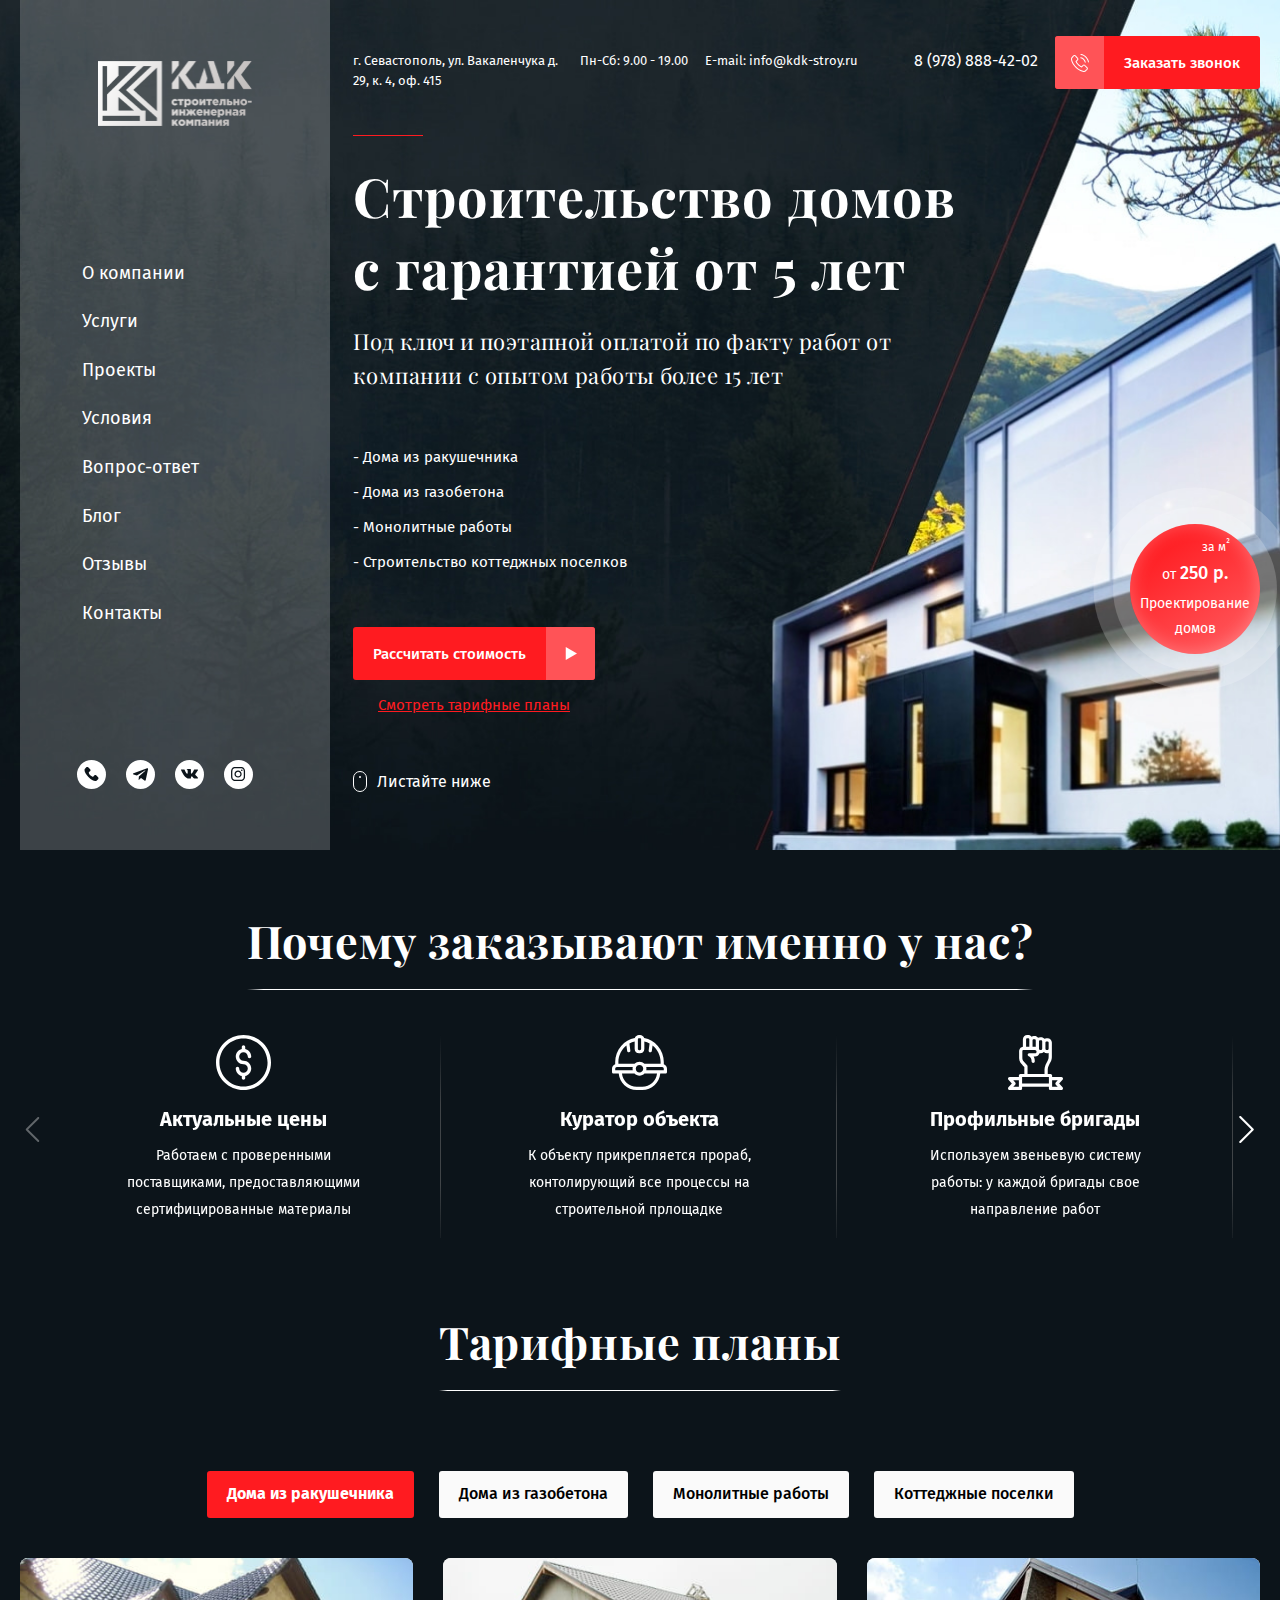
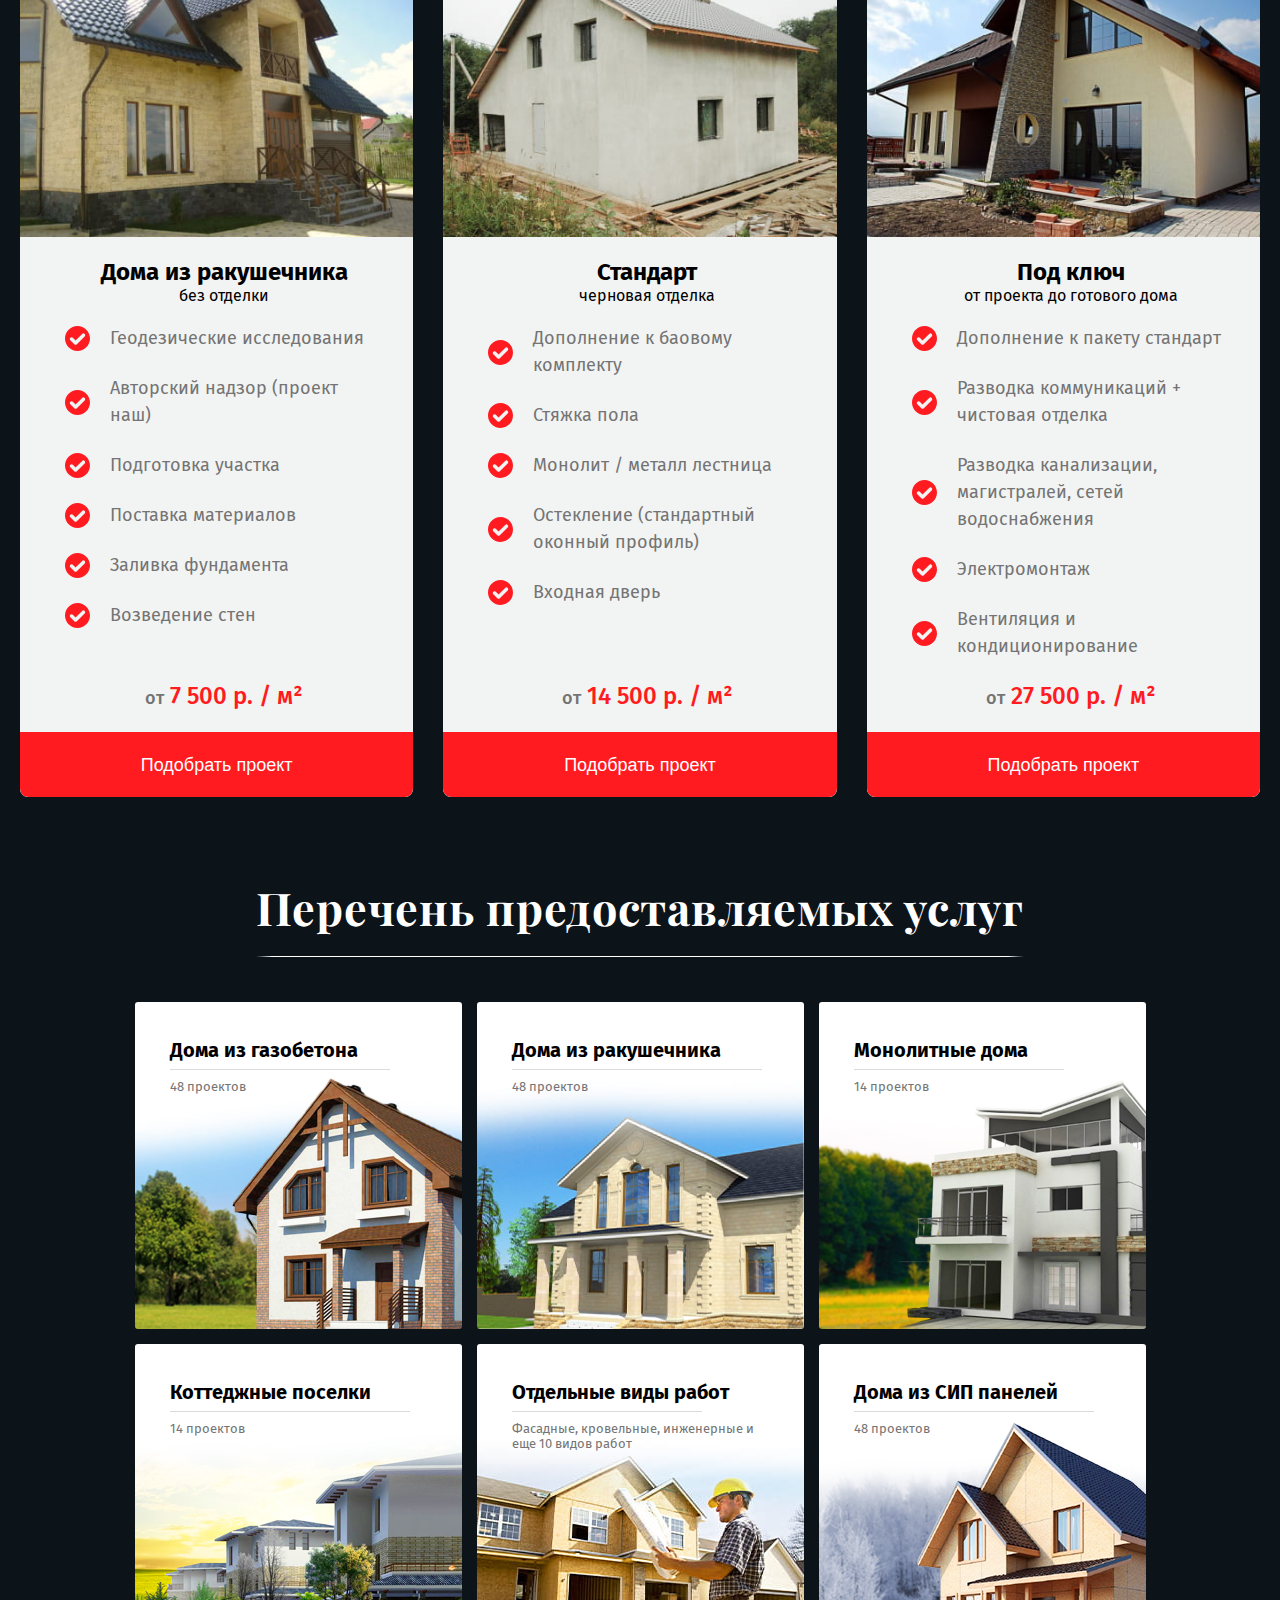
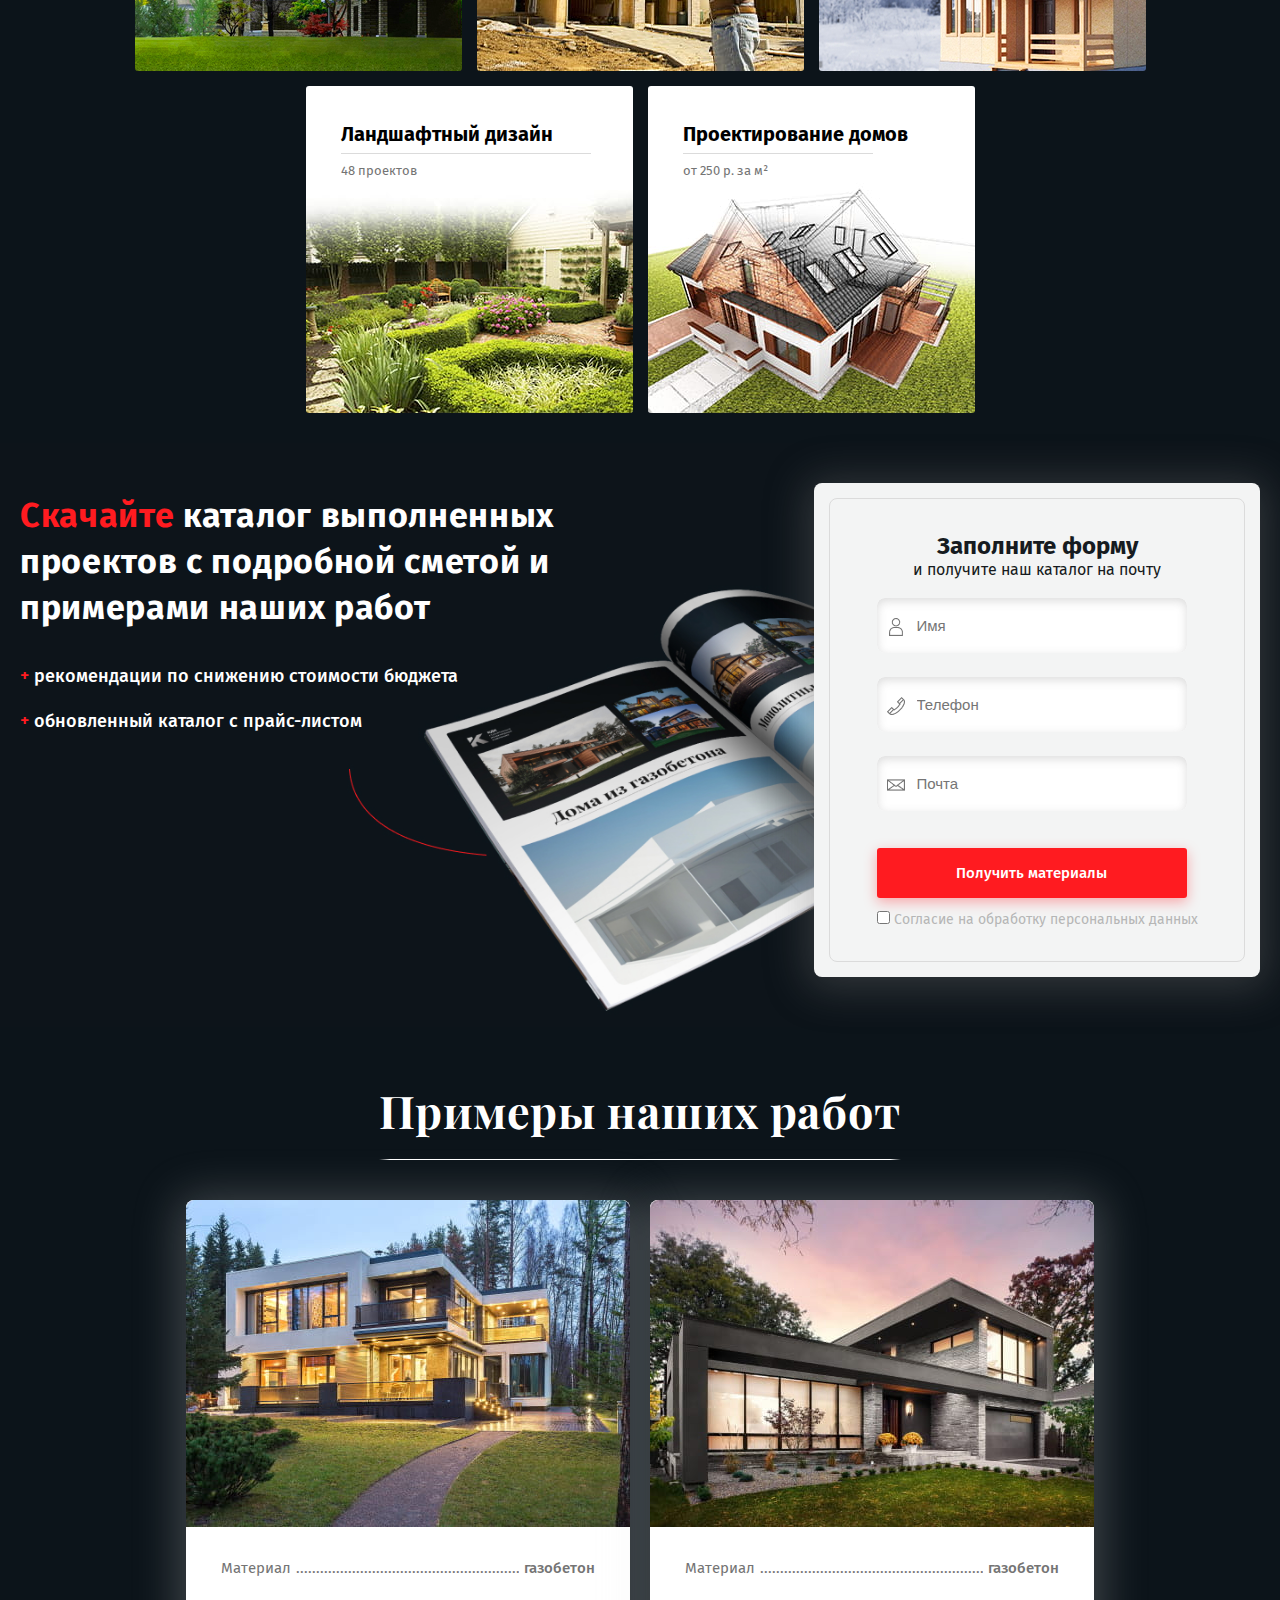
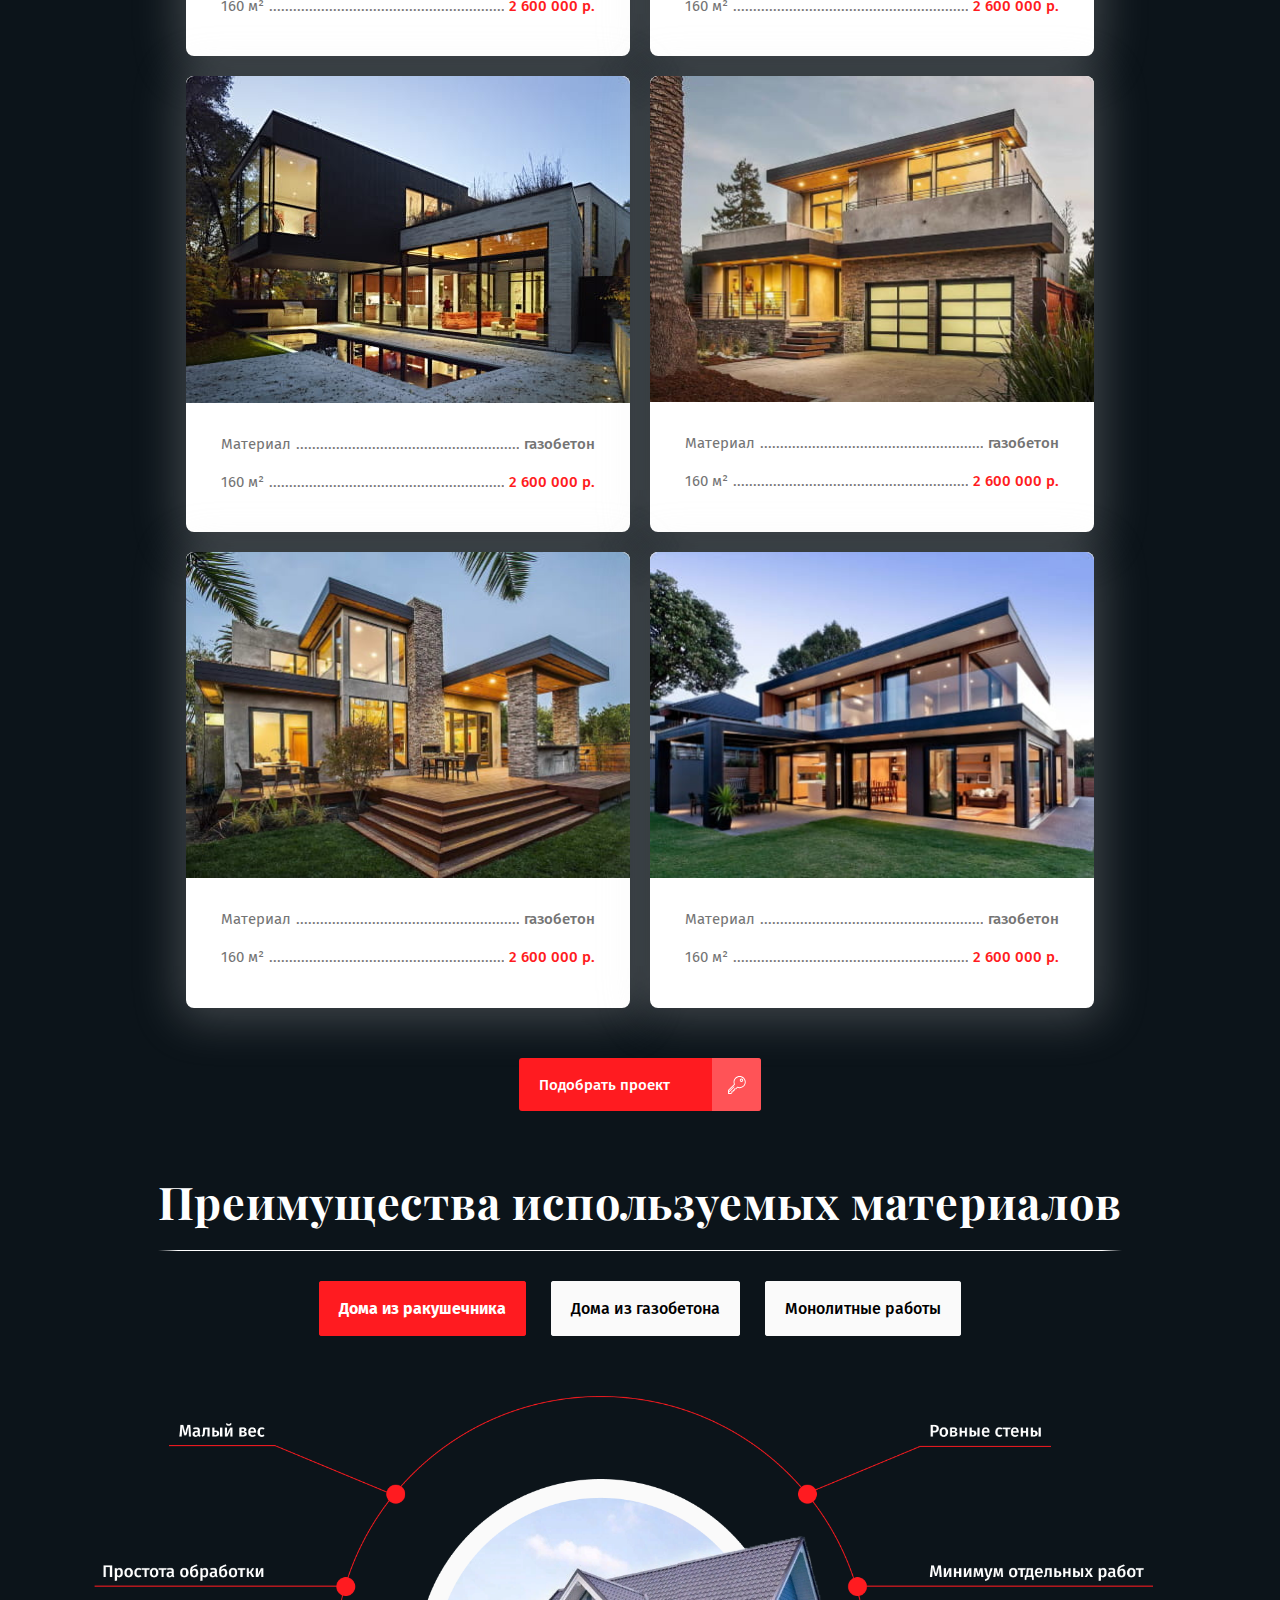
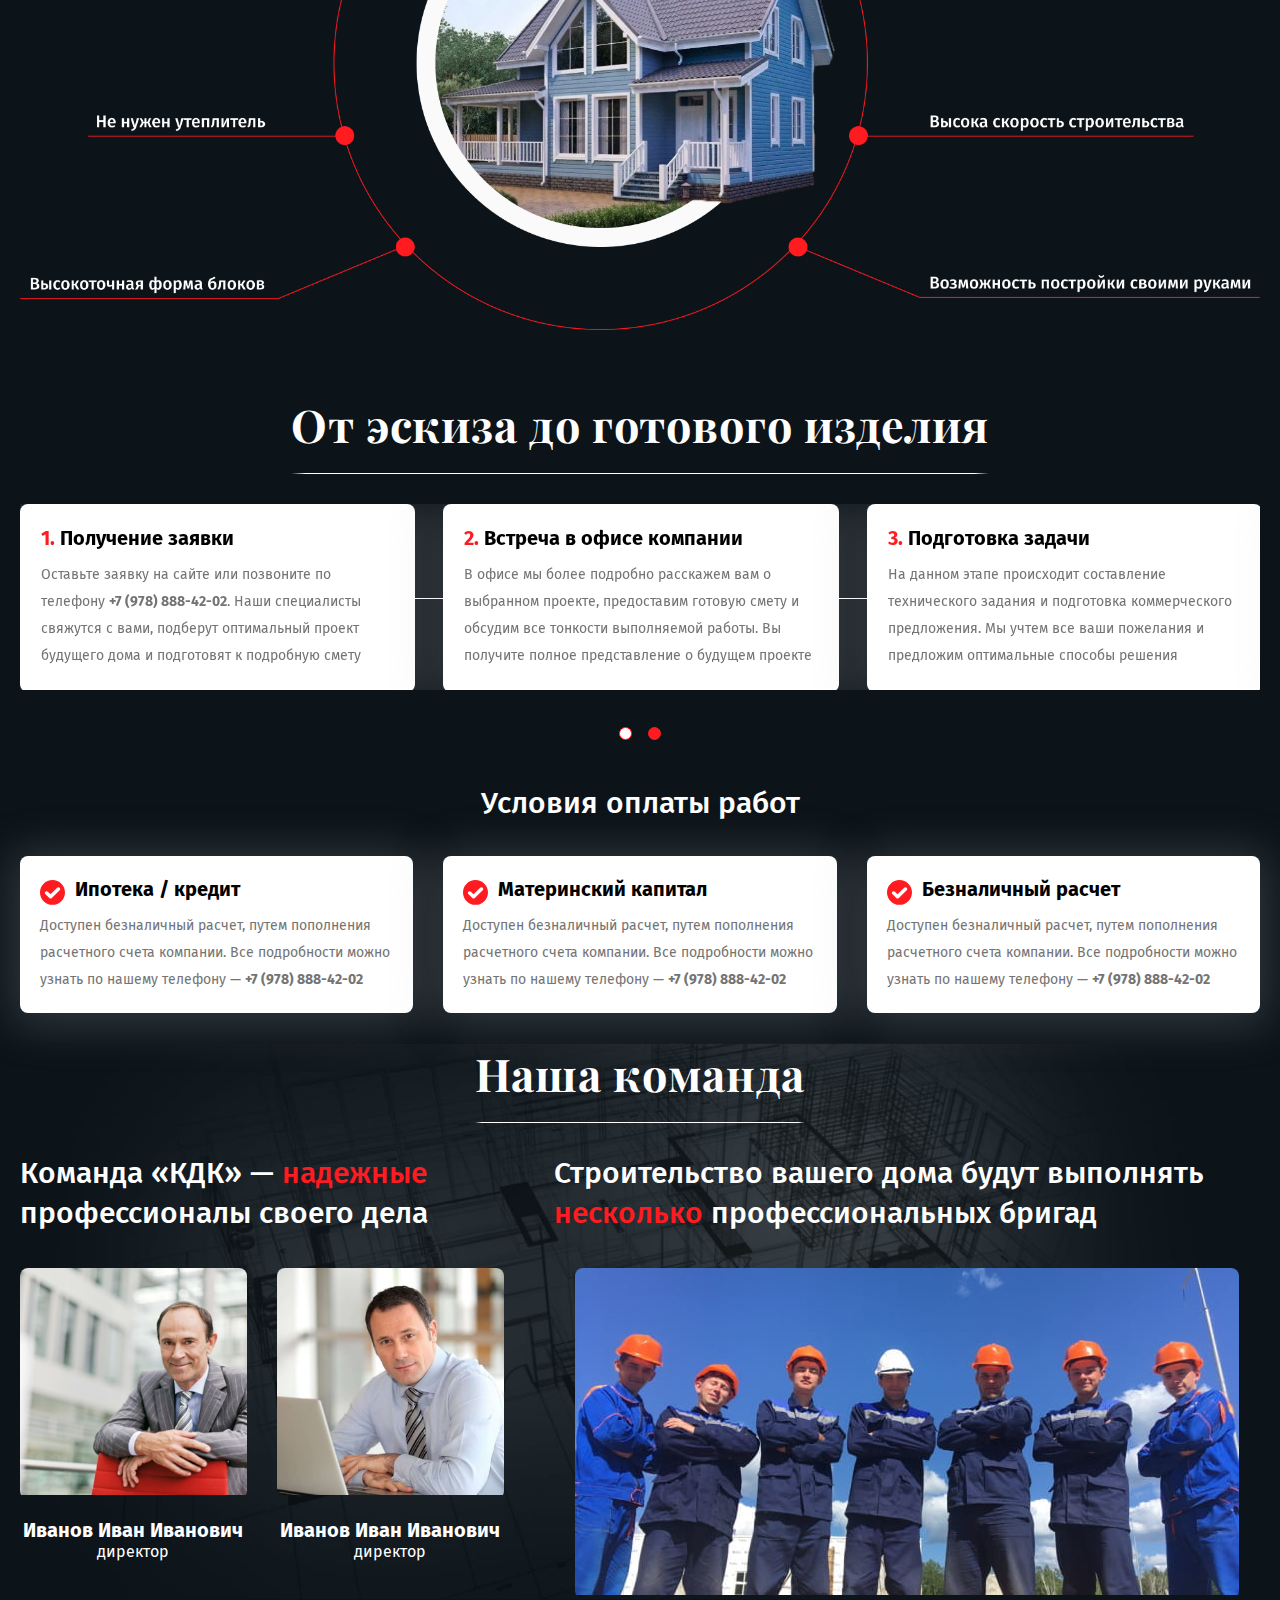
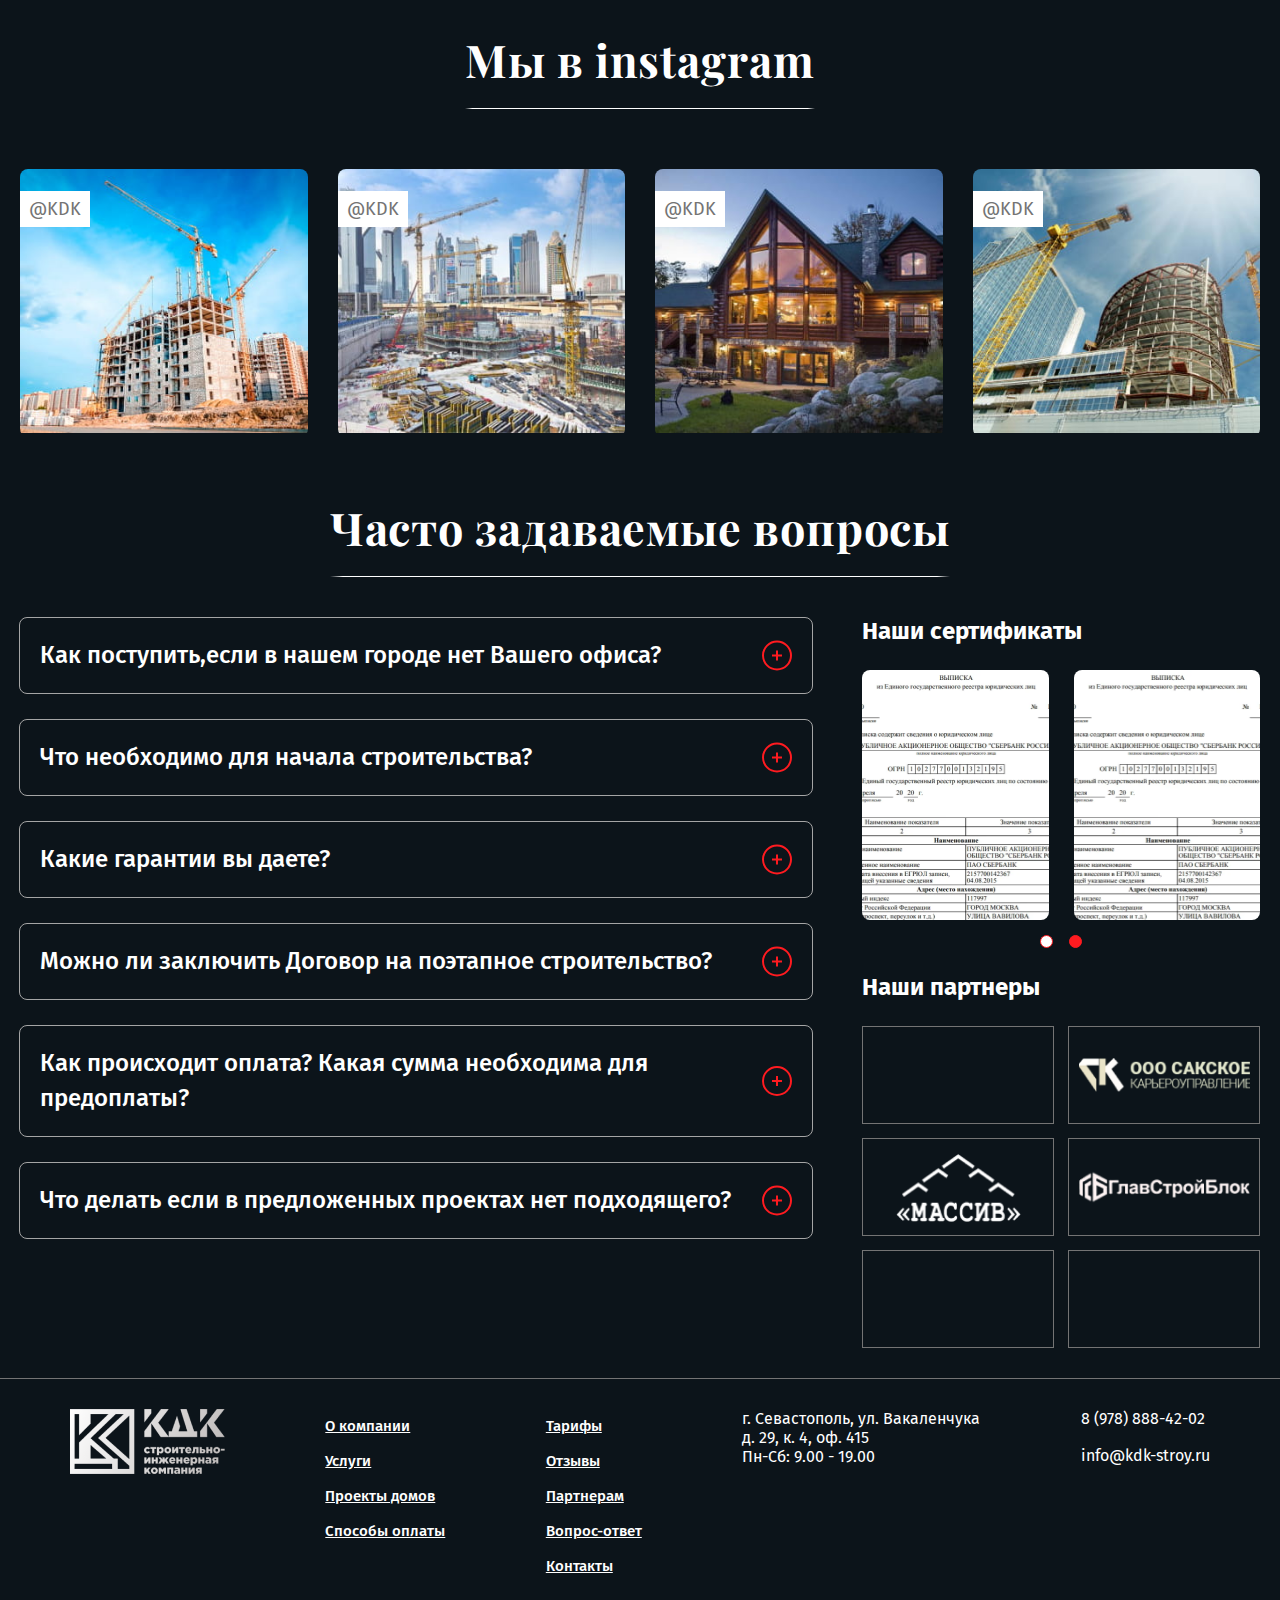
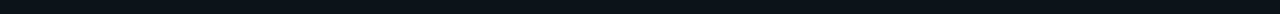
==== index.html @ b20ef103 "create some pages" ====
<!DOCTYPE html>
<html lang="ru">
<head>
    <meta charset="UTF-8">
    <meta http-equiv="X-UA-Compatible" content="IE=edge">
    <meta name="viewport" content="width=device-width, initial-scale=1.0">
    <meta name="format-detection" content="telephone=no">
    <meta name="theme-color" content="#0C141A">
    <link rel="stylesheet" href="libs/swiper/swiper.min.css">
    <link rel="stylesheet" type="text/css" href="css/style.css">
    <title>КДК</title>
</head>
<body>
    <header class="header-content" >
        <div class="box-container flex-container">
            <div class=" flex-container flex-item flex-direction-column align-items-center justify-content-space-around header-left-content header__menu">
                <button class="burger">
                    <span class="burger__wrap">
                        <span class="line"></span>
                    </span>
                </button>
                <img src="img/icon/Mask Group (1).png" alt="" width="154.62" height="auto">
                <div class="exp">
                    <ul>
                        <li class="header-li"><a href="#">О компании</a></li>
                        <li class="header-li"><a href="#">Услуги</a></li>
                        <li class="header-li"><a href="#">Проекты</a></li>
                        <li class="header-li"><a href="#">Условия</a></li>
                        <li class="header-li"><a href="#">Вопрос-ответ</a></li>
                        <li class="header-li"><a href="#">Блог</a></li>
                        <li class="header-li"><a href="#">Отзывы</a></li>
                        <li class="header-li"><a href="#">Контакты</a></li>
                    </ul>
                </div>
                <div class="flex-container header__socials">
                    <a class="m-r-20" href="tel:89788884202" rel="nofollow">
                        <svg class="icon">
                          <use xlink:href="img/sprite.svg#phone"></use>
                        </svg>
                    </a>
                    <a class="m-r-20" href="#" rel="nofollow">
                        <svg class="icon">
                          <use xlink:href="img/sprite.svg#tg"></use>
                        </svg>
                    </a>
                    <a class="m-r-20" href="#" rel="nofollow">
                        <svg class="icon">
                          <use xlink:href="img/sprite.svg#vk"></use>
                        </svg>
                    </a>
                    <a class="m-r-20" href="#" rel="nofollow">
                        <svg class="icon">
                          <use xlink:href="img/sprite.svg#insta"></use>
                        </svg>
                    </a>
                </div>
            </div>
            <div class="flex-item3">
                <div class=" flex-content flex-container justify-content-space-around flex-item3-min header__top">
                    <button class="burger">
                        <span class="burger__wrap">
                            <span class="line"></span>
                        </span>
                    </button>

                    <p class="header-p p-box">г. Севастополь, ул. Вакаленчука д. 29, к. 4, оф. 415</p>
                    <p class="header-p header-curr">Пн-Сб: 9.00 - 19.00</p>
                    <p class="header-p">E-mail: 
                        <a href="mailto:info@kdk-stroy.ru" rel="nofollow">info@kdk-stroy.ru</a>
                    </p>
                    <div class="flex-container header__links">
                        <p class="m-r-20">
                            <a href="tel:89788884202" rel="nofollow"> 8 (978) 888-42-02
                            </a>
                        </p>
                        <a class="button-custom" href="#">
                            <div class="box2">
                                <img src="img/icon/call.svg" alt="">
                            </div>
                            <div class="paddingButton2">Заказать звонок</div>
                        </a>
                    </div>
                </div>
                <div class="header__main flex-content1 flex-container flex-direction-column justify-content-space-around">
                    <div class="header-info">
                        <h2 class="page-title">Строительство домов
                            с гарантией от 5 лет
                        </h2>
                        <h3>Под ключ и поэтапной оплатой по факту работ
                                от компании с опытом работы более 15 лет
                        </h3>
                    </div>
                    <ul>
                        <li class="header-info-li">- Дома из ракушечника</li>
                        <li class="header-info-li">- Дома из газобетона</li>
                        <li class="header-info-li">- Монолитные работы</li>
                        <li class="header-info-li">- Строительство коттеджных поселков</li>
                    </ul>
                    <div class="flex-container flex-direction-column">
                        <button class="button-custom">
                            <div class="paddingButton">Рассчитать стоимость</div>
                            <div class=" box">
                                <img src="img/icon/Polygon 2.svg" alt="">
                            </div>
                        </button>
                        <a class="header-tarif-plan-buttun" href="#">Смотреть тарифные планы</a>
                    </div>
                    <div class="flex-container align-items-center">
                        <img class="header-img-mouse" src="img/icon/mouse.svg" alt="">
                        <p>Листайте ниже</p>
                    </div>
                    <div class="header__label">
                        <a href="#modal__project" class="header__label-content  open-modal">
                            <span>за м<sup>²</sup></span>
                            <span> от <b> 250 р.</b></span>
                            <span>Проектирование <br>домов</span>
                        </a>
                    </div>
                </div>
            </div>
        </div>
    </header>

    <section class="content1">
        <div class="box-container flex-container flex-direction-column">
            <div class="flex-container justify-content-center flex-direction-column align-items-center m-t-60">
                <h2 class="page-title">Почему заказывают именно у нас?</h2>
            </div>

            <div class="feat__wrap">
                <div class="swiper-button-prev">
                    <img class="delete-arrow" src="img/icon/arrow-left.svg" alt="">
                </div>

                <div class="feat__slider" id="feat__slider">
                    <div class="swiper-wrapper">
                        <div class="swiper-slide">
                            <div class="flex-container flex-direction-column align-items-center m-all-15">
                                <img src="img/icon/dollar 1.svg" alt="">
                                <h3 class="slider-h3">Актуальные цены</h3>
                                <p class="slider-p">Работаем с проверенными поставщиками, предоставляющими сертифицированные материалы</p>
                            </div>
                        </div>

                        <div class="swiper-slide">
                            <div class="flex-container flex-direction-column align-items-center m-all-15">
                                <img src="img/icon/shlem.svg" alt="">
                                <h3 class="slider-h3">Куратор объекта</h3>
                                <p class="slider-p">К объекту прикрепляется прораб, контолирующий все процессы на строительной прлощадке</p>
                            </div>
                        </div>

                        <div class="swiper-slide">
                            <div class="flex-container flex-direction-column align-items-center m-all-15">
                                <img src="img/icon/hand.svg" alt="">
                                <h3 class="slider-h3">Профильные бригады</h3>
                                <p class="slider-p">Используем звеньевую систему работы: у каждой бригады свое направление работ</p>
                            </div>
                        </div>

                        <div class="swiper-slide">
                            <div class="flex-container flex-direction-column align-items-center m-all-15">
                                <img src="img/icon/planning 1.svg" alt="">
                                <h3 class="slider-h3">Гарантия по договору</h3>
                                <p class="slider-p">На все дома построенные нашей компании действует гарантия по договору на 5 лет</p>
                            </div>
                        </div>

                        <div class="swiper-slide">
                            <div class="flex-container flex-direction-column align-items-center m-all-15">
                                <img src="img/icon/planning 1.svg" alt="">
                                <h3 class="slider-h3">Гарантия по договору</h3>
                                <p class="slider-p">На все дома построенные нашей компании действует гарантия по договору на 5 лет</p>
                            </div>
                        </div>
                    </div>
                </div>

                <div class="swiper-button-next">
                    <img class="delete-arrow swiper-button-next" src="img/icon/arrow-right.svg" alt="">
                </div>
                <div class="swiper-dots"></div>
            </div>
        </div>
    </section>

    <section class="content2">
        <div class="box-container flex-container flex-direction-column justify-content-space-around align-items-center">
            <div class="flex-container flex-direction-column align-items-center">
                <h2 class="page-title">Тарифные планы</h2>
            </div>

            <div>
                <ul class="tabs flex-wrap flex-container justify-content-center align-items-center">
                    <li><a href="#tab1">Дома из ракушечника</a></li>
                    <li><a href="#tab2">Дома из газобетона</a></li>
                    <li><a href="#tab3">Монолитные работы</a></li>
                    <li><a href="#tab2">Коттеджные поселки</a></li>
                  </ul>
            </div>

            <div>
                <div class="tab_container">
                    <div id="tab1" class="tab_content">
                        <div class="flex-container flex-wrap1">
                            <div class="flex-container flex-direction-column align-items-center tarif-box">
                                <img src="img/houses/Otdelka-fasadov-chastnogo-doma-rakushechnikom 1.jpg" alt="" width="100%" height="auto">
                                <div class="tariff__content">
                                    <div class="flex-container flex-direction-column align-items-center">
                                        <h2 class="color-black">Дома из ракушечника</h2>
                                        <p class="color-black">без отделки</p>
                                    </div>
                                    <div>
                                        <ul>
                                            <li class="flex-container align-items-center tarif-li"><img src="img/icon/tick 1.svg" class=" m-r-20" alt=""> Геодезические исследования</li>
                                            <li class="flex-container align-items-center tarif-li"><img src="img/icon/tick 1.svg" class=" m-r-20" alt=""> Авторский надзор (проект наш)</li>
                                            <li class="flex-container align-items-center tarif-li"><img src="img/icon/tick 1.svg" class=" m-r-20" alt=""> Подготовка участка</li>
                                            <li class="flex-container align-items-center tarif-li"><img src="img/icon/tick 1.svg" class=" m-r-20" alt=""> Поставка материалов</li>
                                            <li class="flex-container align-items-center tarif-li"><img src="img/icon/tick 1.svg" class=" m-r-20" alt=""> Заливка фундамента</li>
                                            <li class="flex-container align-items-center tarif-li"><img src="img/icon/tick 1.svg" class=" m-r-20" alt=""> Возведение стен</li>
                                        </ul>
                                    </div>
                                    <p class="tarif-p"><a class="tarif-a">от</a>  7 500 р. / м²</p>
                                </div>
                                <button class="button-tarif">Подобрать проект</button>
                            </div>
                
                            <div class="flex-container flex-direction-column align-items-center tarif-box">
                                <img src="img/houses/12 1.jpg" alt="" width="100%" height="auto">
                                <div class="tariff__content">
                                    <div class="flex-container flex-direction-column align-items-center">
                                        <h2 class="color-black">Стандарт</h2>
                                        <p class="color-black">черновая отделка</p>
                                    </div>
                                    <div>
                                        <ul>
                                            <li class="flex-container align-items-center tarif-li"><img src="img/icon/tick 1.svg" class=" m-r-20" alt=""> Дополнение к баовому комплекту</li>
                                            <li class="flex-container align-items-center tarif-li"><img src="img/icon/tick 1.svg" class=" m-r-20" alt=""> Стяжка пола</li>
                                            <li class="flex-container align-items-center tarif-li"><img src="img/icon/tick 1.svg" class=" m-r-20" alt=""> Монолит / металл лестница</li>
                                            <li class="flex-container align-items-center tarif-li tarif-li-box"><img src="img/icon/tick 1.svg" class=" m-r-20" alt=""> Остекление (стандартный оконный профиль)</li>
                                            <li class="flex-container align-items-center tarif-li"><img src="img/icon/tick 1.svg" class=" m-r-20" alt=""> Входная дверь</li>
                                        </ul>
                                    </div>
                                    <p class="tarif-p"><a class="tarif-a">от</a>  14 500 р. / м²</p>
                                </div>
                                <button class="button-tarif">Подобрать проект</button>
                            </div>
                
                            <div class="flex-container flex-direction-column align-items-center tarif-box">
                                <img src="img/houses/XXL 1.jpg" alt="" width="100%" height="auto">                                
                                <div class="tariff__content">
                                    <div class="flex-container flex-direction-column align-items-center">
                                        <h2 class="color-black">Под ключ</h2>
                                        <p class="color-black">от проекта до готового дома</p>
                                    </div>
                                    <div>
                                        <ul>
                                            <li class="flex-container align-items-center tarif-li"><img src="img/icon/tick 1.svg" class=" m-r-20" alt=""> Дополнение к пакету стандарт</li>
                                            <li class="flex-container align-items-center tarif-li tarif-li-box"><img src="img/icon/tick 1.svg" class=" m-r-20" alt=""> Разводка коммуникаций + чистовая отделка</li>
                                            <li class="flex-container align-items-center tarif-li tarif-li-box"><img src="img/icon/tick 1.svg" class=" m-r-20" alt=""> Разводка канализации, магистралей, сетей водоснабжения</li>
                                            <li class="flex-container align-items-center tarif-li"><img src="img/icon/tick 1.svg" class=" m-r-20" alt=""> Электромонтаж</li>
                                            <li class="flex-container align-items-center tarif-li"><img src="img/icon/tick 1.svg" class=" m-r-20" alt=""> Вентиляция и кондиционирование</li>
                                        </ul>
                                    </div>
                                    <p class="tarif-p"><a class="tarif-a">от</a>  27 500 р. / м²</p>
                                </div>
                                <button class="button-tarif">Подобрать проект</button>
                            </div>
                        </div>
                    </div>
                    <div id="tab2" class="tab_content">
                        <div class="flex-container flex-wrap1">
                            <div class="flex-container flex-direction-column align-items-center tarif-box">
                                <img src="img/houses/Otdelka-fasadov-chastnogo-doma-rakushechnikom 1.jpg" alt="" width="100%" height="auto">
                                <div class="tariff__content">
                                    <div class="flex-container flex-direction-column align-items-center">
                                        <h2 class="color-black">Дома из ракушечника</h2>
                                        <p class="color-black">без отделки</p>
                                    </div>
                                    <div>
                                        <ul>
                                            <li class="flex-container align-items-center tarif-li"><img src="img/icon/tick 1.svg" class=" m-r-20" alt=""> Геодезические исследования</li>
                                            <li class="flex-container align-items-center tarif-li"><img src="img/icon/tick 1.svg" class=" m-r-20" alt=""> Авторский надзор (проект наш)</li>
                                            <li class="flex-container align-items-center tarif-li"><img src="img/icon/tick 1.svg" class=" m-r-20" alt=""> Подготовка участка</li>
                                            <li class="flex-container align-items-center tarif-li"><img src="img/icon/tick 1.svg" class=" m-r-20" alt=""> Поставка материалов</li>
                                            <li class="flex-container align-items-center tarif-li"><img src="img/icon/tick 1.svg" class=" m-r-20" alt=""> Заливка фундамента</li>
                                            <li class="flex-container align-items-center tarif-li"><img src="img/icon/tick 1.svg" class=" m-r-20" alt=""> Возведение стен</li>
                                        </ul>
                                    </div>
                                    <p class="tarif-p"><a class="tarif-a">от</a>  7 500 р. / м²</p>
                                </div>
                                <button class="button-tarif">Подобрать проект</button>
                            </div>
                
                            <div class="flex-container flex-direction-column align-items-center tarif-box">
                                <img src="img/houses/12 1.jpg" alt="" width="100%" height="auto">
                                <div class="tariff__content">
                                    <div class="flex-container flex-direction-column align-items-center">
                                        <h2 class="color-black">Стандарт</h2>
                                        <p class="color-black">черновая отделка</p>
                                    </div>
                                    <div>
                                        <ul>
                                            <li class="flex-container align-items-center tarif-li"><img src="img/icon/tick 1.svg" class=" m-r-20" alt=""> Дополнение к баовому комплекту</li>
                                            <li class="flex-container align-items-center tarif-li"><img src="img/icon/tick 1.svg" class=" m-r-20" alt=""> Стяжка пола</li>
                                            <li class="flex-container align-items-center tarif-li"><img src="img/icon/tick 1.svg" class=" m-r-20" alt=""> Монолит / металл лестница</li>
                                            <li class="flex-container align-items-center tarif-li tarif-li-box"><img src="img/icon/tick 1.svg" class=" m-r-20" alt=""> Остекление (стандартный оконный профиль)</li>
                                            <li class="flex-container align-items-center tarif-li"><img src="img/icon/tick 1.svg" class=" m-r-20" alt=""> Входная дверь</li>
                                        </ul>
                                    </div>
                                    <p class="tarif-p"><a class="tarif-a">от</a>  14 500 р. / м²</p>
                                </div>
                                <button class="button-tarif">Подобрать проект</button>
                            </div>
                
                            <div class="flex-container flex-direction-column align-items-center tarif-box">
                                <img src="img/houses/XXL 1.jpg" alt="" width="100%" height="auto">                                
                                <div class="tariff__content">
                                    <div class="flex-container flex-direction-column align-items-center">
                                        <h2 class="color-black">Под ключ</h2>
                                        <p class="color-black">от проекта до готового дома</p>
                                    </div>
                                    <div>
                                        <ul>
                                            <li class="flex-container align-items-center tarif-li"><img src="img/icon/tick 1.svg" class=" m-r-20" alt=""> Дополнение к пакету стандарт</li>
                                            <li class="flex-container align-items-center tarif-li tarif-li-box"><img src="img/icon/tick 1.svg" class=" m-r-20" alt=""> Разводка коммуникаций + чистовая отделка</li>
                                            <li class="flex-container align-items-center tarif-li tarif-li-box"><img src="img/icon/tick 1.svg" class=" m-r-20" alt=""> Разводка канализации, магистралей, сетей водоснабжения</li>
                                            <li class="flex-container align-items-center tarif-li"><img src="img/icon/tick 1.svg" class=" m-r-20" alt=""> Электромонтаж</li>
                                            <li class="flex-container align-items-center tarif-li"><img src="img/icon/tick 1.svg" class=" m-r-20" alt=""> Вентиляция и кондиционирование</li>
                                        </ul>
                                    </div>
                                    <p class="tarif-p"><a class="tarif-a">от</a>  27 500 р. / м²</p>
                                </div>
                                <button class="button-tarif">Подобрать проект</button>
                            </div>
                        </div>
                    </div>
                </div>
            </div>
        </div>        
    </section>

    <section class="content3">
        <div class="box-container">
            <div class="flex-container flex-direction-column align-items-center">
                <h2 class="page-title">Перечень предоставляемых услуг</h2>
            </div>
           
            <div class="serv__wrap flex-container flex-wrap justify-content-center m-t-30">
                <div class="box-content " style="background: url(img/houses/dom1\ 1.jpg) no-repeat center top / cover;">
                    <div class="pdng">
                        <h2 class="color-h3">Дома из газобетона</h2>
                        <img class="img-position" src="img/Rectangle 78.png" alt="" height="1px" width="220px">
                        <p class="color-p ">48 проектов</p>
                    </div>
                </div>

                <div class="box-content1" style="background: url(img/houses/dom1\ 2.jpg) no-repeat center top / cover;">
                    <div class="pdng">
                        <h2 class="color-h3">Дома из ракушечника</h2>
                        <img class="img-position" src="img/Rectangle 78.png" alt="" height="1px" width="250px">
                        <p class="color-p ">48 проектов</p>
                    </div>
                </div>

                <div class="box-content2" style="background: url(img/houses/dom3\ 2.jpg) no-repeat center top / cover;">
                    <div class="pdng">
                        <h2 class="color-h3">Монолитные дома</h2>
                        <img class="img-position" src="img/Rectangle 78.png" alt="" height="1px" width="210px">
                        <p class="color-p ">14 проектов</p>
                    </div>
                </div>

                <div class="box-content3" style="background: url(img/houses/dom3\ 3.jpg) no-repeat center top / cover;">
                    <div class="pdng">
                        <h2 class="color-h3">Коттеджные поселки</h2>
                        <img class="img-position" src="img/Rectangle 78.png" alt="" height="1px" width="240px">
                        <p class="color-p ">14 проектов</p>
                    </div>
                </div>

                <div class="box-content4 " style="background: url(img/houses/dom4\ 2.jpg) no-repeat center top / cover;">
                    <div class="pdng">
                        <h2 class="color-h3">Отдельные виды работ</h2>
                        <img class="img-position" src="img/Rectangle 78.png" alt="" height="1px" width="190px">
                        <p class="color-p ">Фасадные, кровельные, инженерные
                            и еще 10 видов работ</p>
                    </div>
                </div>

                <div class="box-content5 " style="background: url(img/houses/dom5\ 1.jpg) no-repeat center top / cover;">
                    <div class="pdng">
                        <h2 class="color-h3">Дома из СИП панелей</h2>
                        <img class="img-position" src="img/Rectangle 78.png" alt="" height="1px" width="240px">
                        <p class="color-p ">48 проектов</p>
                    </div>
                </div>

                <div class="box-content6 " style="background: url(img/houses/dom6\ 1.jpg) no-repeat center top / cover;">
                    <div class="pdng">
                        <h2 class="color-h3">Ландшафтный дизайн</h2>
                        <img class="img-position" src="img/Rectangle 78.png" alt="" height="1px" width="250px">
                        <p class="color-p">48 проектов</p>
                    </div>
                </div>

                <div class="box-content7 " style="background: url(img/houses/dom6\ 2.jpg) no-repeat center top / cover;">
                    <div class="pdng">
                        <h2 class="color-h3">Проектирование домов</h2>
                        <img class="img-position" src="img/Rectangle 78.png" alt="" height="1px" width="190px">
                        <p class="color-p">от 250 р. за м² </p>
                    </div>
                </div>
            </div>
    </section>


    <section class="content4">
        <div class="box-container flex-container  flex-wrap">
            <div class="">
                <div class="forma-h1">
                    <h2 class="page-title"><a class="red">Скачайте</a>  каталог выполненных
                        проектов с подробной сметой
                        и примерами наших работ</h2>
                </div>
                <p class="forma-p"><a class="red">+</a> рекомендации по снижению стоимости бюджета</p>
                <p class="forma-p"><a class="red">+</a> обновленный каталог с прайс-листом</p>
            </div>
            <div class="forma flex-container align-items-center justify-content-center m-t-30 ">
                <div class="content-form flex-container align-items-center flex-direction-column justify-content-space-around">
                    <div class="text-forma flex-container align-items-center flex-direction-column">
                        <h2>Заполните форму</h2>
                        <p>и получите наш каталог на почту</p>
                    </div>
                        
                    <div>
                        <form class="flex-container justify-content-center flex-direction-column">
                            <input class="input" type="text" name="name" required placeholder="Имя">
                            <input class="input" type="tel" name="phone" required placeholder="Телефон">
                            <input class="input" type="email" name="email" required placeholder="Почта">       
                        </form>
                        <button class="button-fomra">Получить материалы</button>
                        <div>
                            <input type="checkbox" class="custom-checkbox" id="happy" name="happy" value="yes">
                            <label class="color-font" cfor="happy">Согласие на обработку персональных данных</label> 
                        </div>
                    </div>
                </div>
            </div>
        </div>
    </section>

    <section class="content5">
        <div class="box-container flex-container flex-direction-column align-items-center ">
            <div class="flex-container flex-direction-column align-items-center">
                <h2 class="page-title">Примеры наших работ</h2>
            </div>
            <div class="proj__wrap flex-container flex-wrap justify-content-center">

                <div class="box-section5">
                    <a href="img/houses/proj-1.jpg" class="fancybox">
                        <img class="img-border-radius"  src="img/houses/proj-1.jpg" alt="" height="auto" width="100%">
                    </a>
                    <div class="flex-container flex-direction-column align-items-center info">
                        <p class="color-p2">
                            <span class="proj__descr">Материал </span>
                            <span class="proj__name">газобетон</span>
                        </p>
                        <p class="color-p2 mt">
                            <span class="proj__descr">160 м² </span>
                            <span class="proj__name red-price">2 600 000 р.</span>
                        </p>
                    </div>
                </div>

                <div class="box-section5">
                    <a href="img/houses/proj-2.jpg" class="fancybox">
                        <img class="img-border-radius"  src="img/houses/proj-2.jpg" alt="" height="auto" width="100%">
                    </a>
                    <div class="flex-container flex-direction-column align-items-center info">
                        
                        <p class="color-p2">
                            <span class="proj__descr">Материал </span>
                            <span class="proj__name">газобетон</span>
                        </p>
                        <p class="color-p2 mt">
                            <span class="proj__descr">160 м² </span>
                            <span class="proj__name red-price">2 600 000 р.</span>
                        </p>
                    </div>
                </div>

                <div class="box-section5">
                    <a href="img/houses/proj-1.jpg" class="fancybox">
                        <img class="img-border-radius"  src="img/houses/proj-3.jpg" alt="" height="auto" width="100%">
                    </a>
                    <div class="flex-container flex-direction-column align-items-center info">
                        
                        <p class="color-p2">
                            <span class="proj__descr">Материал </span>
                            <span class="proj__name">газобетон</span>
                        </p>
                        <p class="color-p2 mt">
                            <span class="proj__descr">160 м² </span>
                            <span class="proj__name red-price">2 600 000 р.</span>
                        </p>
                    </div>
                </div>

                <div class="box-section5">
                    <a href="img/houses/proj-1.jpg" class="fancybox">
                        <img class="img-border-radius" src="img/houses/proj-4.jpg" alt="" height="auto" width="100%">
                    </a>
                    <div class="flex-container flex-direction-column align-items-center info">
                       
                        <p class="color-p2">
                            <span class="proj__descr">Материал </span>
                            <span class="proj__name">газобетон</span>
                        </p>
                        <p class="color-p2 mt">
                            <span class="proj__descr">160 м² </span>
                            <span class="proj__name red-price">2 600 000 р.</span>
                        </p>
                    </div>
                </div>

                <div class="box-section5">
                    <a href="img/houses/proj-1.jpg" class="fancybox">
                        <img class="img-border-radius"  src="img/houses/proj-5.jpg" alt="" height="auto" width="100%">
                    </a>
                    <div class="flex-container flex-direction-column align-items-center info">
                       
                        <p class="color-p2">
                            <span class="proj__descr">Материал </span>
                            <span class="proj__name">газобетон</span>
                        </p>
                        <p class="color-p2 mt">
                            <span class="proj__descr">160 м² </span>
                            <span class="proj__name red-price">2 600 000 р.</span>
                        </p>
                    </div>
                </div>

                <div class="box-section5">
                    <a href="img/houses/proj-1.jpg" class="fancybox">
                        <img class="img-border-radius"  src="img/houses/proj-6.jpg" alt="" height="auto" width="100%">
                    </a>
                    <div class="flex-container flex-direction-column align-items-center info">
                        
                        <p class="color-p2">
                            <span class="proj__descr">Материал </span>
                            <span class="proj__name">газобетон</span>
                        </p>
                        <p class="color-p2 mt">
                            <span class="proj__descr">160 м² </span>
                            <span class="proj__name red-price">2 600 000 р.</span>
                        </p>
                    </div>
                </div>
            </div>

            <button class="button-custom m-t-40">
                <div class="paddingButton">Подобрать проект</div>
                <div class=" box">
                    <svg width="18" height="18" viewBox="0 0 18 18" fill="none" xmlns="http://www.w3.org/2000/svg">
                        <path d="M11.6366 0C8.282 0 5.55282 2.72918 5.55282 6.08375C5.55282 6.82952 5.68533 7.55423 5.94696 8.24245L0.129867 14.06C0.0467227 14.1431 0 14.2559 0 14.3735V17.5566C0 17.8015 0.198492 18 0.443356 18H3.06657C3.18403 18 3.29667 17.9534 3.37982 17.8704L4.26382 16.9877C4.34714 16.9046 4.39393 16.7917 4.39393 16.674V15.5885H5.47805C5.72291 15.5885 5.9214 15.39 5.9214 15.1451V14.7106H6.35597C6.6008 14.7106 6.79932 14.5121 6.79932 14.2673V13.3132H7.75332C7.87089 13.3132 7.98363 13.2665 8.06681 13.1834L9.47732 11.7729C10.1656 12.0348 10.8905 12.1674 11.6365 12.1674C14.9911 12.1674 17.7203 9.43826 17.7203 6.08368C17.7203 2.72918 14.9912 0 11.6366 0ZM11.6366 11.2807C10.9109 11.2807 10.209 11.1342 9.55044 10.845C9.38014 10.7703 9.18837 10.8114 9.06279 10.9338C9.06142 10.9351 9.06008 10.9362 9.05875 10.9375L7.56974 12.4265H6.35604C6.11118 12.4265 5.91268 12.625 5.91268 12.8699V13.8239H5.47812C5.23329 13.8239 5.03476 14.0224 5.03476 14.2673V14.7018H3.95061C3.70579 14.7018 3.50726 14.9003 3.50726 15.1451V16.4901L2.88313 17.1133H0.886781V16.4867L6.3058 11.0678C6.46165 10.9119 6.46165 10.6593 6.3058 10.5035C6.14995 10.3476 5.89739 10.3476 5.74144 10.5035L0.886781 15.3581V14.5571L6.78234 8.66116C6.78368 8.65983 6.7847 8.6586 6.78593 8.6573C6.90834 8.53182 6.94962 8.34005 6.87488 8.16961C6.58603 7.51106 6.43964 6.80924 6.43964 6.08379C6.43964 3.21813 8.77103 0.886746 11.6367 0.886746C14.5023 0.886746 16.8337 3.2181 16.8337 6.08379C16.8336 8.94938 14.5022 11.2807 11.6366 11.2807Z" fill="white"/>
                        <path d="M13.4868 2.57129C12.5711 2.57129 11.8262 3.31625 11.8262 4.23196C11.8262 5.14768 12.5711 5.89264 13.4868 5.89264C14.4026 5.89264 15.1475 5.14768 15.1475 4.23196C15.1475 3.31625 14.4026 2.57129 13.4868 2.57129ZM13.4868 5.00593C13.0601 5.00593 12.7129 4.65873 12.7129 4.23196C12.7129 3.8052 13.0601 3.458 13.4868 3.458C13.9136 3.458 14.2608 3.8052 14.2608 4.23196C14.2608 4.65873 13.9136 5.00593 13.4868 5.00593Z" fill="white"/>
                    </svg>
                </div>
            </button>
    </section>

    <section class="content6">
        <div class="box-container flex-container flex-direction-column  align-items-center m-t-60">
            <div class="flex-container flex-direction-column align-items-center">
                <h2 class="page-title">Преимущества используемых материалов</h2>
            </div>
            <div>
                <ul class="tabs1 tabs flex-container align-items-center ">
                    <li><a href="#tab5">Дома из ракушечника</a></li>
                    <li><a href="#tab6">Дома из газобетона</a></li>
                    <li><a href="#tab7">Монолитные работы</a></li>
                  </ul>
            </div>
            <div class="tab_container1 m-t-60">
                <div id="tab5" class="tab_content1">
                    <img src="img/infogr.png" alt="" height="auto" width="100%">
                </div>
                <div id="tab6" class="tab_content1">
                    <img src="img/infogr.png" alt="" height="auto" width="100%">
                </div>
                <div id="tab7" class="tab_content1">
                    <img src="img/infogr.png" alt="" height="auto" width="100%">
                </div>
            </div>
            
        </div>        
    </section>


    <section class="content7">
        <!-- <img class="img-back" src="img/back/Слой 0 1.png" alt="" height="841px" width="100%"> -->
        <div class="box-container flex-container flex-direction-column align-items-center m-t-60">
            <div class="flex-container flex-direction-column align-items-center">
                <h2 class="page-title">От эскиза до готового изделия</h2>
            </div>
            <div class="flex-container flex-wrap1">
                <div class="steps__wrap">
                    <div class="steps__slider" id="steps__slider">
                        <div class="swiper-wrapper">
                            <div class="swiper-slide">
                               <div class="box-eskiz m-t-30 m-r-301">
                                   <div class="eskiz-content">
                                       <h2><a class="red">1.</a> Получение заявки</h2>
                                       <p>Оставьте заявку на сайте или позвоните 
                                        по телефону <a class="phone-color">+7 (978) 888-42-02</a>. Наши специалисты свяжутся с вами, подберут оптимальный проект будущего дома и подготовят к подробную смету</p>
                                   </div>
                               </div>
                            </div>
                            <div class="swiper-slide">
                               <div class="box-eskiz m-t-30 m-r-301">
                                    <div class="eskiz-content">
                                        <h2><a class="red">2.</a> Встреча в офисе компании</h2>
                                        <p>В офисе мы более подробно расскажем вам о выбранном проекте, предоставим готовую смету и обсудим все тонкости выполняемой работы. Вы получите полное представление о будущем проекте</p>
                                    </div>
                               </div>
                            </div>
                            <div class="swiper-slide">
                               <div class="box-eskiz m-t-30">
                                    <div class="eskiz-content">
                                        <h2><a class="red">3.</a> Подготовка задачи</h2>
                                        <p>На данном этапе происходит составление технического задания и подготовка коммерческого предложения. Мы учтем все ваши пожелания и предложим оптимальные способы решения</p>
                                    </div>
                               </div>
                            </div>
                            <div class="swiper-slide">
                               <div class="box-eskiz m-t-30">
                                    <div class="eskiz-content">
                                        <h2><a class="red">3.</a> Подготовка задачи</h2>
                                        <p>На данном этапе происходит составление технического задания и подготовка коммерческого предложения. Мы учтем все ваши пожелания и предложим оптимальные способы решения</p>
                                    </div>
                               </div>
                            </div>
                        </div>
                    </div>
                    <div class="swiper-dots"></div>
                </div>
            </div>

            <h3 class="steps__title m-t-95">Условия оплаты работ</h3>
            <div class="flex-container flex-wrap1  ">
                <div class="box-eskiz m-t-30 m-r-301">
                    <div class="eskiz-content">
                        <div class="flex-container align-items-center">
                            <div class="img-vector">
                                <img src="img/icon/Vector.svg" alt="">
                            </div>
                            <h2> Ипотека / кредит</h2>
                        </div>
                        <p>Доступен безналичный расчет, путем пополнения расчетного счета компании. Все подробности можно узнать по нашему телефону — <a class="phone-color">+7 (978) 888-42-02</a></p>
                    </div>
               </div>
               <div class="box-eskiz m-t-30 m-r-301">
                    <div class="eskiz-content">
                        <div class="flex-container align-items-center">
                            <div class="img-vector">
                                <img src="img/icon/Vector.svg" alt="">
                            </div>
                            <h2> Материнский капитал</h2>
                        </div>
                        <p>Доступен безналичный расчет, путем пополнения расчетного счета компании. Все подробности можно узнать по нашему телефону — <a class="phone-color">+7 (978) 888-42-02</a></p>
                    </div>
                </div>
                <div class="box-eskiz m-t-30">
                    <div class="eskiz-content">
                        <div class="flex-container align-items-center">
                            <div class="img-vector">
                                <img src="img/icon/Vector.svg" alt="">
                            </div>
                            <h2> Безналичный расчет</h2>
                        </div>
                        <p>Доступен безналичный расчет, путем пополнения расчетного счета компании. Все подробности можно узнать по нашему телефону — <a class="phone-color">+7 (978) 888-42-02</a></p>
                    </div>
                </div>
             </div>
        </div>
    </section>

    <section class="content8">
        <div class="box-container flex-container flex-direction-column align-items-center m-t-60">
            <div class="flex-container flex-direction-column align-items-center">
                <h2 class="page-title">Наша команда</h2>
            </div>
            <div class="flex-container justify-content-space-between flex-wrap1">
                <div class="flex-container flex-direction-column justify-content-center-min">
                    <h2 class="h2-box">Команда «КДК» — <a class="red">надежные</a> 
                        профессионалы своего дела</h2>
                        <div class="flex-container align-items-center justify-content-center-min">
                            <div class="flex-container flex-direction-column align-items-center m-r-30 prof__item">
                                <div class="our-command-box">
                                    <img src="img/person 1.jpg" alt="" height="auto" width="100%">
                                </div>
                                <br>
                                <h2 class="name">Иванов Иван Иванович</h2>
                                <p class="prof-job">директор</p>
                            </div>
                            <div class="flex-container flex-direction-column align-items-center prof__item">
                                <div class="our-command-box">
                                    <img src="img/person2 1.jpg" alt="" height="auto" width="100%">
                                </div>
                                <br>
                                <h2 class="name">Иванов Иван Иванович</h2>
                                <p class="prof-job">директор</p>
                            </div>
                        </div>
                </div>   
                <div class="prof flex-container flex-direction-column m-l-50">
                    <h2 class="h2-box1">Строительство вашего дома будут выполнять <a class="red">несколько </a> профессиональных бригад</h2>
                        <div class="flex-container align-items-center justify-content-center">
                            <div class="flex-container flex-direction-column align-items-center">
                                <div class="our-command-box1">
                                    <img src="img/monolit 1.jpg" alt="" height="auto" width="100%">
                                </div>
                            </div>
                        </div>
                </div> 
            </div>
        </div>
    </section>

    <section class="content9">
        <div class="box-container flex-container flex-direction-column align-items-center m-t-60">
            <div class="flex-container flex-direction-column align-items-center">
                <h2 class="page-title">Мы в instagram</h2>
            </div>
            <div class="flex-container insta__wrap">
                <a href="#" class="insta-box">
                    <img src="img/houses/Rectangle 105.jpg" alt="" width="100%" height="auto">
                </a>
                <a href="#" class="insta-box">
                    <img src="img/houses/Rectangle 106.jpg" alt="" width="100%" height="auto%">
                </a>
                <a href="#" class="insta-box">
                    <img src="img/houses/Rectangle 107.jpg" alt="" width="100%" height="auto%">
                </a>
                <a href="#" class="insta-box">
                    <img src="img/houses/Rectangle 108.jpg" alt="" width="100%" height="auto%">
                </a>
            </div>
        </div>
    </section>
    
    <section class="content10">
        <div class="box-container flex-container flex-direction-column align-items-center m-t-60">
            <div class="flex-container flex-direction-column align-items-center">
                <h2 class="page-title">Часто задаваемые вопросы</h2>
            </div>
            <div class="faq-certs flex-container justify-content-space-between flex-wrap1">
                <div class="faq flex-container flex-direction-column align-items-center justify-content-center">
                    <div class="drop-down flex-container justify-content-space-between">
                        <div class="menu faq__item">
                            <div class="flex-container ">
                                <div class="title">Как поступить,если в нашем городе нет Вашего офиса?</div>
                                <img src="img/icon/plus.svg" alt="">
                            </div>
                            <ul>
                                <li class="text"><a class="red">1.</a> В телефонном режиме согласовываем технологию строительства,желаемую площадь строения и обозначаем нашу ценовую политику.</li>
                                <li class="text"><a class="red">2.</a> Получить уведомление о начале строительных работ
                                </li>
                                <li class="text"><a class="red">3.</a> Следующий этап заключение договора на изготовление эскизного проекта (в случае,если наша компания разрабатывает для Вас индивидуальный проект)</li>
                                <li class="text"><a class="red">4.</a> После согласования эскизного проекта(в онлайн-режиме,посредством удобных для Вас мессенджеров Whatsapp,Viber,Telegram и т.д,а также электронной почты) мы рассчитываем сметную стоимость строительства.</li>
                                <li class="text"><a class="red">5.</a> ледующий этап-заключение Договора на выполнение строительных работ.Для заключения Договора,либо Заказчик посещает офис нашей строительной компании,либо руководство выезжает по месту нахождения Заказчика с необходимым пакетом документов.</li>
                            </ul>
                        </div>
                    </div>

                    <div class="drop-down flex-container justify-content-space-between">
                        <div class="menu faq__item">
                            <div class="flex-container ">
                                <div class="title">Что необходимо для начала строительства?</div>
                                <img src="img/icon/plus.svg" alt="">
                            </div>
                            <ul>
                                <li class="text">Состав и характер разрешительных документов зависит от многих факторов.Например от типа принадлежащего Вам земельного участка.На землях сельскохозяйственного назначения построить ничего нельзя,необходим их перевод в другую категорию.Если у Вас есть дачный участок в составе садоводческого кооператива или товарищества,специальных разрешений не требуется,но после строительства нужна регистрация.
                                </li>
                                <li class="text">Если же вы получили участок земли ИЖС необходимо :
                                </li>
                                <li class="text"><a class="red">1.</a>  Взять справку ГПЗУ(градостроительный план земельного участка).Ее можно получить самостоятельно через МФЦ,предоставив правоустанавливающие документы на участок.</li>
                                <li class="text"><a class="red">2.</a> Получить уведомление о начале строительных работ
                                </li>
                                <li class="text"><a class="red">3.</a> По завершению строительства оформить уведомление об окончании строительных работ/li>
                                <li class="text"><a class="red">4.</a>Зарегистрировать строение в БТИ</li>
                            </ul>
                        </div>
                    </div>

                    <div class="drop-down flex-container justify-content-space-between">
                        <div class="menu faq__item">
                            <div class="flex-container ">
                                <div class="title">Какие гарантии вы даете?</div>
                                <img src="img/icon/plus.svg" alt="">
                            </div>
                            <ul>
                                <li class="text">Мы гарантируем соблюдение всех установленных сроков,фиксированную цену на смету,технологий строительства,качественные материалы.

                                    Гарантийный срок эксплуатации объекта обозначен в Договоре.
                                    
                                    В случае возникновения спорных ситуаций мы не уходим от ответственности и всегда находим оптимальные пути решения совместно с Заказчиком.</li>
                            </ul>
                        </div>
                    </div>

                    <div class="drop-down flex-container justify-content-space-between">
                        <div class="menu faq__item">
                            <div class="flex-container ">
                                <div class="title">Можно ли заключить Договор на поэтапное строительство?</div>
                                <img src="img/icon/plus.svg" alt="">
                            </div>
                            <ul>
                                <li class="text">Строительство любого объекта мы всегда разбиваем на этапы.Финансирование также ведется поэтапно.
                                </li>
                                <li class="text">В случае возникновения непредвиденных обстоятельств или отсутствие денежных средств у Заказчика на все этапы строительства,возведение объекта можно приостановить на любом из этапов,заключив Дополнительное соглашение к действующему Договору.
                                </li>
                            </ul>
                        </div>
                    </div>

                    <div class="drop-down flex-container justify-content-space-between">
                        <div class="menu faq__item">
                            <div class="flex-container ">
                                <div class="title">Как происходит оплата? Какая сумма необходима для предоплаты?</div>
                                <img src="img/icon/plus.svg" alt="">
                            </div>
                            <ul>
                                <li class="text">В отличии от наших конкурентов,мы предлагаем поэтапную оплату наших услуг.</li>
                                <li class="text">Стоимость строительства понятна и четко обоснована.</li>
                                <li class="text">В смете доступным языком изложено- за что именно вы платите.</li>
                                <li class="text">Оплата производится поэтапно-за реально выполненные работы.</li>
                                <li class="text">Вы оплачиваете стоимость материалов для выполнения конкретного этапа строительства и только после выполнения,оплачиваете стоимость работ,предварительно подписав акт приема-передачи выполненных работ.</li>
                            </ul>
                        </div>
                    </div>

                    <div class="drop-down flex-container justify-content-space-between">
                        <div class="menu faq__item">
                            <div class="flex-container ">
                                <div class="title">Что делать если в предложенных проектах нет подходящего?</div>
                                <img src="img/icon/plus.svg" alt="">
                            </div>
                        </div>
                    </div>

                </div>   
                <div class="certs flex-container flex-direction-column m-l-50">
                    <div class="flex-wrap1 ">
                        <h2 class="flex-container justify-content-center-min m-b-25">Наши сертификаты</h2>
                        <div class="certs__wrap">
                            <div class="certs__slider" id="certs__slider">
                                <div class="swiper-wrapper">
                                    <div class="swiper-slide">
                                        <a href="img/cert.png" class="certificate fancybox" style="background: url('img/cert.png') no-repeat center; background-size: cover;"></a>
                                    </div>
                                    <div class="swiper-slide">
                                        <a href="img/cert.png" class="certificate fancybox" style="background: url('img/cert.png') no-repeat center; background-size: cover;"></a>
                                    </div>
                                    <div class="swiper-slide">
                                        <a href="img/cert.png" class="certificate fancybox" style="background: url('img/cert.png') no-repeat center; background-size: cover;"></a>
                                    </div>
                                </div>
                            </div>                            
                            <div class="swiper-dots"></div>
                        </div> 
                    </div>
                    <div class="flex-wrap1">
                        <h2 class="m-b-25">Наши партнеры</h2>
                        <div class="flex-container m-b-14">
                            <div class="our-partner flex-container align-items-center justify-content-center m-r-14 ">
                                <img src="img/logo partner/вкблок 1.png" alt="" width="90%" height="auto">
                            </div>
                            <div class="our-partner flex-container align-items-center justify-content-center">
                                <img src="img/logo partner/logo 1.png" alt="" width="90%" height="auto">
                            </div>
                        </div>
                        <div class="flex-container m-b-14">
                            <div class="our-partner flex-container align-items-center justify-content-center m-r-14 ">
                                <img src="img/logo partner/Mask Group.png" alt="" width="70%" height="auto">
                            </div>
                            <div class="our-partner flex-container align-items-center justify-content-center">
                                <img src="img/logo partner/glavstr.png" alt="" width="90%" height="auto">
                            </div>
                        </div> 
                        <div class="flex-container">
                            <div class="our-partner flex-container align-items-center justify-content-center m-r-14 ">
                                <img src="img/logo partner/Технониколь копия 1.png" alt="" width="90%" height="auto">
                            </div>
                            <div class="our-partner flex-container align-items-center justify-content-center">
                                <img src="img/logo partner/Кнауф 1.png" alt="" width="60%" height="auto">
                            </div>
                        </div> 
                    </div>
                    
                </div> 
            </div>
        </div>
    </section>


    <footer class="footer flex-container align-items-center justify-content-center">
        <div class="flex-container box-container justify-content-space-around  justify-content-center-min footer-box footer__wrap">
            <div class="m-r-301 ">
                <img src="img/icon/Mask Group (1).png" alt="" width="154.62px" height="auto">
            </div>
    
            <div class="min-delete">
                <ul >
                    <li><a href="#">О компании</a></li>
                    <li><a href="#">Услуги</a></li>
                    <li><a href="#">Проекты домов</a></li>
                    <li><a href="#">Способы оплаты</a></li>
                </ul>
            </div>
    
            <div class="m-r-301 ">
                <ul class="m-r-301 ">
                    <li><a href="#">Тарифы</a></li>
                    <li><a href="#">Отзывы</a></li>
                    <li><a href="#">Партнерам</a></li>
                    <li><a href="#">Вопрос-ответ</a></li>
                    <li><a href="#">Контакты</a></li>
                </ul>
            </div>
    
            <div class="footer-address m-r-301">
                <p>г. Севастополь, ул. Вакаленчука
                    <br>д. 29, к. 4, оф. 415</p>
                <p>Пн-Сб: 9.00 - 19.00</p>
            </div>
    
            <div>
                <h4 class="m-b-18 "><a class="footer__link" href="tel:89788884202" rel="nofollow"> 8 (978) 888-42-02</h4>
                <p class="m-b-18 "><a class="footer__link" href="mailto:info@kdk-stroy.ru" rel="nofollow">info@kdk-stroy.ru</a></p>
                <div class="flex-container">
                    <img class="m-r-20" src="img/icon/Group 115.svg" alt="">
                    <img class="m-r-20" src="img/icon/Group 116.svg" alt="">
                    <img class="m-r-20" src="img/icon/Group 117.svg" alt="">
                    <img src="img/icon/Group 118.svg" alt="">
                </div>
            </div>
        </div>
    </footer>

    <section class="modal modal__project" id="modal__project">
      <div class="modal__content">
        <button class="close"></button>

        <div class="modal__wrap">
            <div class="modal__slider-wrap">
                <div class="modal__slider" id="modal__slider">
                    <div class="swiper-wrapper">
                        <div class="swiper-slide">
                            <a href="#" class="project__item">
                                <span class="project__img" style="background: transparent url('img/modal/proj-1.jpg') no-repeat center center; background-size: cover;"></span>
                                <span class="project__content">
                                    <span class="project__num">Z295</span>
                                    <span class="project__title">Проект дома из газобетона 186,0 м<sup>2</sup></span>
                                </span>
                            </a>
                        </div>
                        <div class="swiper-slide">
                            <a href="#" class="project__item">
                                <span class="project__img" style="background: transparent url('img/modal/proj-2.jpg') no-repeat center center; background-size: cover;"></span>
                                <span class="project__content">
                                    <span class="project__num">Z295</span>
                                    <span class="project__title">Проект дома из газобетона 186,0 м<sup>2</sup></span>
                                </span>
                            </a>
                        </div>
                        <div class="swiper-slide">
                            <a href="#" class="project__item">
                                <span class="project__img" style="background: transparent url('img/modal/proj-3.jpg') no-repeat center center; background-size: cover;"></span>
                                <span class="project__content">
                                    <span class="project__num">Z295</span>
                                    <span class="project__title">Проект дома из газобетона 186,0 м<sup>2</sup></span>
                                </span>
                            </a>
                        </div>
                        <div class="swiper-slide">
                            <a href="#" class="project__item">
                                <span class="project__img" style="background: transparent url('img/modal/proj-2.jpg') no-repeat center center; background-size: cover;"></span>
                                <span class="project__content">
                                    <span class="project__num">Z295</span>
                                    <span class="project__title">Проект дома из газобетона 186,0 м<sup>2</sup></span>
                                </span>
                            </a>
                        </div>
                        <div class="swiper-slide">
                            <a href="#" class="project__item">
                                <span class="project__img" style="background: transparent url('img/modal/proj-3.jpg') no-repeat center center; background-size: cover;"></span>
                                <span class="project__content">
                                    <span class="project__num">Z295</span>
                                    <span class="project__title">Проект дома из газобетона 186,0 м<sup>2</sup></span>
                                </span>
                            </a>
                        </div>
                    </div>
                </div>
                <div class="modal__slider-btns">
                    <div class="swiper-dots"></div>
                </div>
            </div>

            <div class="modal__title">Проект дома из газобетона 195,3 м<sup>2</sup>(Z153)</div>

            <div class="modal__df">
                <div class="modal__left">
                    <div class="modal__gallery-wrap">
                        <div class="modal__gallery" id="modal__gallery">
                            <div class="swiper-wrapper">
                                <div class="swiper-slide">
                                    <div class="modal__gallery-item" style="background: transparent url('img/modal/gallery-1.jpg') no-repeat center center; background-size: cover;"></div>
                                </div>
                                <div class="swiper-slide">
                                    <div class="modal__gallery-item" style="background: transparent url('img/modal/gallery-2.jpg') no-repeat center center; background-size: cover;"></div>
                                </div>
                                <div class="swiper-slide">
                                    <div class="modal__gallery-item" style="background: transparent url('img/modal/gallery-1.jpg') no-repeat center center; background-size: cover;"></div>
                                </div>
                                <div class="swiper-slide">
                                    <div class="modal__gallery-item" style="background: transparent url('img/modal/gallery-2.jpg') no-repeat center center; background-size: cover;"></div>
                                </div>
                            </div>
                        </div>
                        <div class="modal__gallery-btns">
                            <button class="swiper-button-prev">
                                <img src="img/icon/arrow-black.svg" alt="" tabindex="0" role="button" aria-label="Next slide" aria-disabled="false">
                            </button>
                            <button class="swiper-button-next">
                                <img src="img/icon/arrow-black.svg" alt="" tabindex="0" role="button" aria-label="Next slide" aria-disabled="false">
                            </button>
                        </div>
                    </div>

                    <div class="modal__thumbs-wrap">
                        <div class="modal__thumbs" id="modal__thumbs">
                            <div class="swiper-wrapper">
                                <div class="swiper-slide">
                                    <div class="modal__thumb" style="background: transparent url('img/modal/gallery-1.jpg') no-repeat center center; background-size: cover;">    
                                    </div>
                                </div>
                                <div class="swiper-slide">
                                    <div class="modal__thumb" style="background: transparent url('img/modal/gallery-2.jpg') no-repeat center center; background-size: cover;">    
                                    </div>
                                </div>
                                <div class="swiper-slide">
                                    <div class="modal__thumb" style="background: transparent url('img/modal/gallery-1.jpg') no-repeat center center; background-size: cover;">    
                                    </div>
                                </div>
                                <div class="swiper-slide">
                                    <div class="modal__thumb" style="background: transparent url('img/modal/gallery-2.jpg') no-repeat center center; background-size: cover;">    
                                    </div>
                                </div>
                            </div>
                        </div>
                    </div>
                </div>

                <div class="modal__right">
                    <p class="modal__sub-title">Характеристики проекта:</p>
                    <ul class="modal__chrs">
                        <li class="modal__chrs-item">
                            <span>Этажность</span>
                            <span>1 этаж</span>
                        </li>
                        <li class="modal__chrs-item">
                            <span>Доп.постройки:</span>
                            <span>Гараж</span>
                        </li>
                        <li class="modal__chrs-item">
                            <span>Площадь:</span>
                            <span>1 этаж</span>
                        </li>
                        <li class="modal__chrs-item">
                            <span>Площадь застройки:</span>
                            <span>1 этаж</span>
                        </li>
                        <li class="modal__chrs-item">
                            <span>Гараж:</span>
                            <span>26,8 м<sup>2</sup></span>
                        </li>
                        <li class="modal__chrs-item">
                            <span>Высота</span>
                            <span>6,93 м</span>
                        </li>
                        <li class="modal__chrs-item">
                            <span>Площадь крыши:</span>
                            <span>347,4 м<sup>2</sup></span>
                        </li>
                        <li class="modal__chrs-item">
                            <span>Фундамент: ленточный из ФБС блоков</span>
                        </li>
                        <li class="modal__chrs-item">
                            <span>Площадь крыши: по деревянным балкам</span>
                        </li>
                        <li class="modal__chrs-item">
                            <span>Площадь крыши: по деревянным балкам</span>
                        </li>
                    </ul>
                    <div class="modal__btns">                        
                        <a class="button-custom open-modal" href="#modal__project2">
                            Заказать расчет сметы
                        </a>
                    </div>
                </div>                    
            </div>
        </div>
      </div>
      <!-- /. modal__content-->
    </section>
    <!-- /. modal-->

    <section class="modal modal__project2" id="modal__project2">
      <div class="modal__content modal__content--with-form">
        <button class="close"></button>

        <div class="modal__wrap">
            <div class="forma flex-container align-items-center justify-content-center m-t-30 ">
                <div class="content-form flex-container align-items-center flex-direction-column justify-content-space-around">
                    <div class="text-forma flex-container align-items-center flex-direction-column">
                        <h2>Заполните форму</h2>
                    </div>
                        
                    <div>
                        <form class="flex-container justify-content-center flex-direction-column">
                            <input class="input" type="text" name="name" required placeholder="Имя">
                            <input class="input" type="tel" name="phone" required placeholder="Телефон">
                            <input class="input" type="email" name="email" required placeholder="Почта">       
                        </form>
                        <button class="button-fomra">Получить материалы</button>
                        <div>
                            <input type="checkbox" class="custom-checkbox" id="happy" name="happy" value="yes">
                            <label class="color-font" cfor="happy">Согласие на обработку персональных данных</label> 
                        </div>
                    </div>
                </div>
            </div>
        </div>
      </div>
      <!-- /. modal__content-->
    </section>
    <!-- /. modal-->

    <a href="#" id="toTop"></a>

    <script src="js/jquery.min.js"></script>
    <script src="libs/swiper/swiper.js"></script>
    <script src="libs/fancybox/jquery.fancybox.pack.js"></script>
    <script src="libs/fancybox/helpers/jquery.fancybox-buttons.js"></script>
    <script src="libs/svg4everybody.min.js"></script>
    <script src="js/tabs.js"></script>
    <script src="js/toUp.js"></script>
</body>
</html>
---- css/style.css ----
@import url('https://fonts.googleapis.com/css2?family=Fira+Sans:wght@400;500&family=Playfair+Display:wght@400;700&display=swap');

* {
    margin: 0;
    padding: 0;
}

body {
    color: white;
    background-color: #0C141A;
    font-family: 'Fira Sans', sans-serif;
}

.page-title {
    font-family: 'Playfair Display', serif;
    font-size: 45px;
    line-height: 60px;
    /* identical to box height */
    letter-spacing: 0.02em;
}

a {
    text-decoration: none;
}

li {
    list-style-type: none;
}

li a{
    font-weight: 500;
    font-size: 15px;
    line-height: 35px;
    text-decoration-line: underline;
    color: #FFFFFF;
    transition-duration: 0.3s;
}

li a:hover{
    color: #b4b4b4;
    transition-duration: 0.3s;
}

footer {
    height: 257px;
    border-top: 1px solid #747474 ;
}

.box-container {
    width: 100%;
    max-width: 1395px;
    margin: 0 auto;
}

.border-test {
    border: 1px solid black;
}

.flex-container {
    display: -webkit-flex; 
    display: flex; 
}
.flex-direction-column {
    flex-direction: column;
}

.justify-content-center {
    justify-content: center;
}

.justify-content-space-around {
    justify-content: space-around;
}

.justify-content-space-between {
    justify-content: space-between;
}

.align-items-center {
    align-items: center;
}

.align-content-center {
    align-content: center;
}

.align-content-start {
    align-content: flex-start;
}

.inline-flex {
    display: inline-flex;
}

.flex-wrap {
    flex-wrap: wrap;
}


.flex-item {
    -webkit-flex: 1; 
    -ms-flex: 1; 
    flex: 1;
    height: 850px;
    background: rgba(255, 255, 255, 0.2);
    z-index: 0;
}

.flex-item3 {
    -webkit-flex: 3;
    -ms-flex:  3;
    flex:  3;
    height: 850px;
}

.flex-content {
    height: 10%;
}

.flex-content1 {
    height: 80%;
    margin-left: 45px;
}


/*! fancyBox v2.1.5 fancyapps.com | fancyapps.com/fancybox/#license */
.fancybox-wrap,
.fancybox-skin,
.fancybox-outer,
.fancybox-inner,
.fancybox-image,
.fancybox-wrap iframe,
.fancybox-wrap object,
.fancybox-nav,
.fancybox-nav span,
.fancybox-tmp {
  padding: 0;
  margin: 0;
  border: 0;
  outline: none;
  vertical-align: top;
}

.fancybox-wrap {
  position: absolute;
  top: 0;
  left: 0;
  -webkit-transform: translate3d(0, 0, 0);
  transform: translate3d(0, 0, 0);
  z-index: 8020;
}

.fancybox-skin {
  position: relative;
  background: #f9f9f9;
  color: #444;
  text-shadow: none;
  border-radius: 4px;
}

.fancybox-opened {
  z-index: 8030;
}

.fancybox-opened .fancybox-skin {
  -webkit-box-shadow: 0 10px 25px rgba(0, 0, 0, 0.5);
  box-shadow: 0 10px 25px rgba(0, 0, 0, 0.5);
}

.fancybox-outer, .fancybox-inner {
  position: relative;
}

.fancybox-inner {
  overflow: hidden;
}

.fancybox-type-iframe .fancybox-inner {
  -webkit-overflow-scrolling: touch;
}

.fancybox-error {
  color: #444;
  font: 14px/20px "Helvetica Neue",Helvetica,Arial,sans-serif;
  margin: 0;
  padding: 15px;
  white-space: nowrap;
}

.fancybox-image, .fancybox-iframe {
  display: block;
  width: 100%;
  height: 100%;
}

.fancybox-image {
  max-width: 100%;
  max-height: 100%;
}

#fancybox-loading, .fancybox-close, .fancybox-prev span, .fancybox-next span {
  background-image: url(fancybox_sprite.png);
}

#fancybox-loading {
  position: fixed;
  top: 50%;
  left: 50%;
  margin-top: -22px;
  margin-left: -22px;
  background-position: 0 -108px;
  opacity: 0.8;
  cursor: pointer;
  z-index: 8060;
}

#fancybox-loading div {
  width: 44px;
  height: 44px;
  background: url(fancybox_loading.gif) center center no-repeat;
}

.fancybox-close {
  position: absolute;
  top: -18px;
  right: -18px;
  width: 36px;
  height: 36px;
  cursor: pointer;
  z-index: 8040;
}

.fancybox-nav {
  position: absolute;
  top: 0;
  width: 40%;
  height: 100%;
  cursor: pointer;
  text-decoration: none;
  background: transparent url(blank.gif);
  /* helps IE */
  -webkit-tap-highlight-color: rgba(0, 0, 0, 0);
  z-index: 8040;
}

.fancybox-prev {
  left: 0;
}

.fancybox-next {
  right: 0;
}

.fancybox-nav span {
  position: absolute;
  top: 50%;
  width: 36px;
  height: 34px;
  margin-top: -18px;
  cursor: pointer;
  z-index: 8040;
  visibility: hidden;
}

.fancybox-prev span {
  left: 10px;
  background-position: 0 -36px;
}

.fancybox-next span {
  right: 10px;
  background-position: 0 -72px;
}

.fancybox-nav:hover span {
  visibility: visible;
}

.fancybox-tmp {
  position: absolute;
  top: -99999px;
  left: -99999px;
  max-width: 99999px;
  max-height: 99999px;
  overflow: visible !important;
}

/* Overlay helper */
.fancybox-lock {
  overflow: visible !important;
  width: auto;
}

.fancybox-lock body {
  overflow: hidden !important;
}

.fancybox-lock-test {
  overflow-y: hidden !important;
}

.fancybox-overlay {
  position: absolute;
  top: 0;
  left: 0;
  overflow: hidden;
  display: none;
  z-index: 8010;
  background: url(fancybox_overlay.png);
}

.fancybox-overlay-fixed {
  position: fixed;
  bottom: 0;
  right: 0;
}

.fancybox-lock .fancybox-overlay {
  overflow: auto;
  overflow-y: scroll;
}

/* Title helper */
.fancybox-title {
  visibility: hidden;
  font: normal 13px/20px "Helvetica Neue",Helvetica,Arial,sans-serif;
  position: relative;
  text-shadow: none;
  z-index: 8050;
}

.fancybox-opened .fancybox-title {
  visibility: visible;
}

.fancybox-title-float-wrap {
  position: absolute;
  bottom: 0;
  right: 50%;
  margin-bottom: -35px;
  z-index: 8050;
  text-align: center;
}

.fancybox-title-float-wrap .child {
  display: inline-block;
  margin-right: -100%;
  padding: 2px 20px;
  background: transparent;
  /* Fallback for web browsers that doesn't support RGBa */
  background: rgba(0, 0, 0, 0.8);
  border-radius: 15px;
  text-shadow: 0 1px 2px #222;
  color: #FFF;
  font-weight: bold;
  line-height: 24px;
  white-space: nowrap;
}

.fancybox-title-outside-wrap {
  position: relative;
  margin-top: 10px;
  color: #fff;
}

.fancybox-title-inside-wrap {
  padding-top: 10px;
}

.fancybox-title-over-wrap {
  position: absolute;
  bottom: 0;
  left: 0;
  color: #fff;
  padding: 10px;
  background: #000;
  background: rgba(0, 0, 0, 0.8);
}

/* Переопределение стилей fancybox */
.fancybox-lock {
  max-width: 100%;
  overflow: hidden !important;
}

.fancybox-overlay {
  background: none;
  background-color: rgba(0, 0, 0, 0.5);
}

#fancybox-loading div {
  width: 44px;
  height: 44px;
  background: url(../libs/fancybox/fancybox_loading.gif) center center no-repeat;
}

.fancybox-close {
  background: none;
  top: 5px;
  right: 5px;
  display: block;
  width: 40px;
  height: 40px;
  background-color: #931b1b !important;
  border-radius: 6px;
  opacity: 0.7;
  -webkit-transition: 0.3s;
  -o-transition: 0.3s;
  transition: 0.3s;
}

.fancybox-close::before, .fancybox-close::after {
  content: '';
  position: absolute;
  left: 50%;
  top: 50%;
  display: block;
  width: 50%;
  height: 3px;
  background: rgba(255, 255, 255, 0.7);
  border-radius: 1.5px;
  -webkit-transition: 0.3s;
  -o-transition: 0.3s;
  transition: 0.3s;
}

.fancybox-close::before {
  -webkit-transform: translate(-50%, -50%) rotate(45deg);
      -ms-transform: translate(-50%, -50%) rotate(45deg);
          transform: translate(-50%, -50%) rotate(45deg);
}

.fancybox-close::after {
  -webkit-transform: translate(-50%, -50%) rotate(-45deg);
      -ms-transform: translate(-50%, -50%) rotate(-45deg);
          transform: translate(-50%, -50%) rotate(-45deg);
}

.fancybox-close:hover {
  opacity: 1;
}

.fancybox-close:hover::before, .fancybox-close:hover::after {
  background: #fff;
}

.fancybox-nav {
  background: transparent url(../libs/fancybox/blank.gif);
}

#fancybox-loading, .fancybox-close, .fancybox-prev span, .fancybox-next span {
  background-image: none;
}

.fancybox-next, .fancybox-prev {
  width: 25%;
  -webkit-transition: 0.3s;
  -o-transition: 0.3s;
  transition: 0.3s;
}

.fancybox-prev:hover {
  background: -webkit-gradient(linear, left top, right top, from(rgba(147, 27, 27, 0.2)), to(rgba(0, 0, 0, 0)));
  background: -o-linear-gradient(left, rgba(147, 27, 27, 0.2) 0%, rgba(0, 0, 0, 0) 100%);
  background: linear-gradient(90deg, rgba(147, 27, 27, 0.2) 0%, rgba(0, 0, 0, 0) 100%);
}

.fancybox-next:hover {
  background: -webkit-gradient(linear, right top, left top, from(rgba(147, 27, 27, 0.2)), to(rgba(0, 0, 0, 0)));
  background: -o-linear-gradient(right, rgba(147, 27, 27, 0.2) 0%, rgba(0, 0, 0, 0) 100%);
  background: linear-gradient(270deg, rgba(147, 27, 27, 0.2) 0%, rgba(0, 0, 0, 0) 100%);
}

@media only screen and (-webkit-min-device-pixel-ratio: 1.5), only screen and (min--moz-device-pixel-ratio: 1.5), only screen and (min-device-pixel-ratio: 1.5) {
  #fancybox-loading, .fancybox-close, .fancybox-prev span, .fancybox-next span {
    background: none;
  }
  #fancybox-loading div {
    background-image: url(../libs/fancybox/fancybox_loading@2x.gif);
  }
}
/*Retina graphics!*/
@media only screen and (-webkit-min-device-pixel-ratio: 1.5), only screen and (min--moz-device-pixel-ratio: 1.5), only screen and (min-device-pixel-ratio: 1.5) {
  #fancybox-loading, .fancybox-close, .fancybox-prev span, .fancybox-next span {
    background-image: url(fancybox_sprite@2x.png);
    background-size: 44px 152px;
    /*The size of the normal image, half the size of the hi-res image*/
  }
  #fancybox-loading div {
    background-image: url(fancybox_loading@2x.gif);
    background-size: 24px 24px;
    /*The size of the normal image, half the size of the hi-res image*/
  }
}

/* START header content */

.burger {
  -webkit-flex-shrink: 0;
      -ms-flex-negative: 0;
          flex-shrink: 0;
  position: relative;
  background: none;
  outline: none;
  border: none;
  cursor: pointer;
  display: -webkit-box;
  display: -webkit-flex;
  display: -ms-flexbox;
  display: flex;
  -webkit-box-align: center;
  -webkit-align-items: center;
      -ms-flex-align: center;
          align-items: center;
  -webkit-box-pack: center;
  -webkit-justify-content: center;
      -ms-flex-pack: center;
          justify-content: center;
  width: 25px;
  height: 25px;
}

.burger__wrap {
  position: relative;
  -webkit-transition: 0.3s;
  -o-transition: 0.3s;
  transition: 0.3s;
  z-index: 10;
  display: block;
}

.burger.active .burger__wrap .line {
  -webkit-transform: translate(-50%, -50%) rotate(45deg);
      -ms-transform: translate(-50%, -50%) rotate(45deg);
          transform: translate(-50%, -50%) rotate(45deg);
}

.burger.active .burger__wrap .line:before, .burger.active .burger__wrap .line:after {
  -webkit-transform: translateX(0) rotate(-90deg);
      -ms-transform: translateX(0) rotate(-90deg);
          transform: translateX(0) rotate(-90deg);
}

.burger .line {
  top: 50%;
  left: 50%;
  -webkit-transform: translate(-50%, -50%);
      -ms-transform: translate(-50%, -50%);
          transform: translate(-50%, -50%);
}

.burger .line, .burger .line::after, .burger .line::before {
  position: absolute;
  display: block;
  width: 20px;
  height: 2px;
  background-color: #fff;
  -webkit-transition: 0.2s ease-in-out;
  -o-transition: 0.2s ease-in-out;
  transition: 0.2s ease-in-out;
}

.burger .line::after, .burger .line::before {
  content: '';
  left: 0;
}

.burger .line::before {
  -webkit-transform: translateY(-7px);
      -ms-transform: translateY(-7px);
          transform: translateY(-7px);
}

.burger .line::after {
  -webkit-transform: translateY(7px);
      -ms-transform: translateY(7px);
          transform: translateY(7px);
}

.burger:hover .line, .burger:hover .line::after, .burger:hover .line::before {
  background-color: #FF1B20;
}


.burger {
    display: none;
}
.header-content {
    height: 850px;
    background: url(../img/back/headerBack.jpg) no-repeat center top / cover;
}
.header-content .page-title {    
    margin-bottom: 20px;
}
.header-content .page-title::after {
    content: none;
}
.header__main {
    position: relative;
    z-index: 1;
}
.header__label {   
    position: absolute;    
    right: 0;
    bottom: 162px; 
    display: flex; 
    align-items: center; 
    justify-content: center;
    flex-direction: column;
    text-align: center;
    width: 130px;
    height: 130px;
    border-radius: 50%;
    background: linear-gradient(145.46deg, #FF1B20 15.28%, #FF5357 84.84%), #FFFFFF;
    box-shadow: inset 0px 0px 17px 1px rgba(255, 255, 255, 0.25);
    font-size: 14px;
    line-height: 1.4;
    text-align: center;
    color: #FFFFFF;
}
.header__label-content {
  color: #fff;
}
.header__label::before,   
.header__label::after {   
    content: '';
    position: absolute;
    top: 50%;
    left: 50%;
    transform: translate(-50%, -50%);
    display: block;    
    width: 203px;
    height: 203px;
    background: rgba(255, 255, 255, 0.2);
    border-radius: 50%;
    z-index: -1;
}  
.header__label::after {        
    width: 164px;
    height: 164px;
}
.header__label span {    
    display: block;
    margin-bottom: 5px;
}
.header__label span:first-of-type {    
    text-align: right;
    width: 100%;    
    padding-right: 20px;
    box-sizing: border-box;
    font-size: 12px;
}
.header__label span:last-of-type {   
    margin-bottom: 0;
    line-height: 1.8;
}
.header__label b { 
    display: inline;      
    font-weight: 500;
    font-size: 18px;
}
.footer__link {
    font-weight: 400;
}
.footer__link,
.header-content .header__top a {
    position: relative;
    outline: none;
    color: #fff;
}
.footer__link::after,
.header-content .header__top a::after {
    content: '';
    position: absolute;
    bottom: -2px;
    left: 0;
    display: block;
    width: 100%;
    height: 1px;
    background-color: #fff;
    opacity: 0;
    transition: 0.3s;
}
.footer__link:hover::after,
.header-content .header__top a:hover::after {
    opacity: 1;
}
.header__links {
    margin-left: auto;
}
.header-content .header__top .button-custom::after {
    content: none;
}
.header__top .button-custom {
    width: 205px;
}
.header__top .paddingButton2 {
    padding-right: 20px;
}
.header__top {
    position: relative;
    margin-left: 43px;
    padding-top: 71px;
}
.header__top::after {
    content: '';
    position: absolute;
    left: 0;
    bottom: 0;
    display: block;        
    width: 70px;
    height: 1px;
    background: #FF1B20;
}
.header__top .button-custom {
    margin-top: -15px;
}
.header__top p {
    margin-right: 40px;
}

.exp {
    width: 100%;
    transition-duration: 0.5s;
}

.exp li:hover {
    background-color: rgba(255, 255, 255, 0.2);
    transition-duration: 0.5s;
}

.header-li a {
    display: block;
    outline: none;
    padding-left: 20%;
    text-decoration: none;
    font-style: normal;
    font-weight: 400;
    font-size: 18px;
    line-height: 270%;
}
.header__socials > a {
    display: flex; 
    align-items: center; 
    justify-content: center;
    width: 29px;
    height: 29px;
    background: #FFFFFF;
    border-radius: 50%;
    transition: 0.3s;
}
.header__socials > a .icon {
    display: block;
    width: 17px;
    height: 14px;
    fill: #0C141A;
    transition: 0.3s;
}
.header__socials > a:hover {
    background-color: #0C141A;
    border-radius: 6px
}
.header__socials > a:hover .icon {
    fill: #fff;
}
.tariff__content {  
    flex-grow: 1;
    display: flex; 
    flex-direction: column; 
    width: 100%;
    box-sizing: border-box;
    padding: 21px 30px 20px 45px;
}
.tariff__content > div:first-of-type {
    margin-bottom: 20px;
}
.tariff__content .tarif-p {
    margin-top: auto;
    text-align: center;
}

.header-p {
    font-size: 14px;
    line-height: 155%;
}

.header-info .page-title {
    width: 610px;
    font-family: 'Playfair Display', serif;
    font-style: normal;
    font-weight: bold;
    font-size: 54px;
    line-height: 72px;
    letter-spacing: 0.02em;
}

.header-info h3 {
    width: 540px;
    margin-top: 20px;
    font-family: 'Playfair Display', serif;
    font-style: normal;
    font-weight: normal;
    font-size: 22px;
    line-height: 155%;
    letter-spacing: 0.02em;
    color: #FFFFFF;
    font-weight: 400;
}

.header-info-li {
    font-style: normal;
    font-weight: normal;
    font-size: 15px;
    line-height: 35px;
}

.header-tarif-plan-buttun {
    width: 192px;
    margin-top: 8px;
    margin-left: 25px;
    text-decoration: underline;
    color: #FF1B20;
    font-style: normal;
    font-weight: normal;
    font-size: 15px;
    line-height: 35px;
    transition-duration: 0.3s;
}

.header-tarif-plan-buttun:hover {
    color: #ff6669;
    transition-duration: 0.3s;
}

.header-img-mouse {
    margin-right: 10px;
    animation: spin 2.5s infinite linear;
}

@keyframes spin {
    0%, 100% {
        transform: translate(0, 0);
      }
      50% {
        transform: translate(0,-20%);
      }
  }

/* END header content */

.p-box {
    width: 210px;
}

.m-all-15 {
    margin: 15px;
}
.m-r-20 {
    margin-right: 20px;
}
.m-b-18 {
    margin-bottom: 18px;
}
.m-b-25 {
    margin-bottom: 25px;
}
.m-b-35 {
    margin-bottom: 35px;
}
.m-b-14 {
    margin-bottom: 14px;
}
.m-r-14 {
    margin-right: 14px;
}

.m-t-40 {
    margin-top: 40px;
}

.m-t-50 {
    margin-top: 50px;
}

.m-t-60 {
    margin-top: 60px;
}

.m-t-95 {
    margin-top: 95px;
}
.color-black {
    color: black;
}

/* START Set custom button header */
.button-custom {
    width: 242px;
    height: 53px;
    background: #FF1B20;
    border-radius: 3px;
    text-align: center;
    display: flex;
    justify-content: space-between;
    align-items: center;
    border: 0;
    color: white;
    font-family: 'Fira Sans', sans-serif;
    font-weight: 500;
    font-size: 15px;
    transition-duration: 0.3s;
}

.button-custom:hover .paddingButton {
    font-size: 16px;
    transition-duration: 0.5s;
}

.box {
    width: 49px;
    height: 100%;
    background: #FF5357;
    border-radius: 0px 3px 3px 0px;
    display: flex;
    align-items: center;
    justify-content: center;
}

.paddingButton {
    padding-left: 20px;
    transition-duration: 0.3s;
}

.button-custom:hover .paddingButton2 {
    font-size: 16px;
    transition-duration: 0.5s;
}

.box2 {
    width: 49px;
    height: 100%;
    background: #FF5357;
    border-radius: 3px 0px 0px 3px;
    display: flex;
    align-items: center;
    justify-content: center;
}

.paddingButton2 {
    padding-right: 40px;
    transition-duration: 0.3s;
}
/* END custom button header */

/* START section Перечень предоставляемых услуг */
.box-content, 
.box-content1,
.box-content2,
.box-content3,
.box-content4,
.box-content5,
.box-content6,
.box-content7 {
    margin-left: 29px;
    width: 327px;
    height: 327px;
    border-radius: 3px;
    transition-duration: 0.5s;
}
.box-content:hover h2,
.box-content1:hover h2,
.box-content2:hover h2,
.box-content3:hover h2,
.box-content4:hover h2,
.box-content5:hover h2,
.box-content6:hover h2,
.box-content7:hover h2 {
    /*color: #FF1B20;*/
    transition-duration: 0.5s;
}

.box-content4,
.box-content5,
.box-content6,
.box-content7 {
    margin-top: 30px;
}

.box-content,
.box-content4 {
    margin-left: 0;
}
.color-h3 {
    color: black;
    font-size: 20px;
    line-height: 27px;
    margin-bottom: 5px;
}
.color-p {
    color: #747474;
    font-size: 13px;
    margin-top: 15px;
}

.pdng {
    padding: 35px;
    
}
/* END section Перечень предоставляемых услуг  */

.img-position {
    position: absolute;
    z-index: 2;
}

.img-back {
    position: absolute;
    z-index: -1;
}

.content1{
    background: url(../img/back/лес\ 2.jpg) no-repeat center top / cover;
    height: 455px;
    background-attachment: fixed;
}

.content2 {
    background: url(../img/back/фон\ 8.jpg) no-repeat center top / cover;
    min-height: 1163px;
    padding: 43px 0 50px;
    box-sizing: border-box;
}
.content2 .tabs {
    margin-top: 50px;
    margin-bottom: 40px;
}
.content3 {
    background: url(../img/back/Без\ имени-1\ 2.jpg) no-repeat center top / cover;
    min-height: 964px;
    padding-top: 53px;
    padding-bottom: 30px;
    box-sizing: border-box;
}
.serv__wrap {
    padding-top: 30px;
}
.serv__wrap > div {
    position: relative;
    display: block;
    text-decoration: none;
    outline: none;
    transition: 0.4s ease-in-out;
    z-index: 1;
}
.serv__wrap > div .pdng {    
    transition: 0.4s ease-in-out;
}
.serv__wrap > div::before {
    content: '';
    position: absolute;
    top: 0;
    right: 0;
    bottom: 0;
    left: 0;
    display: block;
    background: #0D151B;
    opacity: 0;
    transition: 0.4s ease-in-out;
    z-index: -1;
}
.serv__wrap > div .pdng .color-h3 {
    transition: 0.4s ease-in-out;
}
.serv__wrap > div .color-p {
    transition: 0.4s ease-in-out;    
}
.serv__wrap > div:hover .pdng {
    margin-top: 50%;
    transform: translateY(-50%);
}
.serv__wrap > div:hover .pdng .color-h3 {
    color: #fff;
}
.serv__wrap > div:hover .color-p {
    color: #fff;
}
.serv__wrap > div:hover::before {
    opacity: 0.7;
}
.content4 {
    background: url(../img/back/Group\ 129.jpg) no-repeat center top / cover;
    min-height: 634px;
}
.content4 .forma {
    margin-left: auto;
}
.content4 .page-title {
    max-width: 680px;    
    margin-bottom: 30px;
    font-size: 43px;
    line-height: 1.35;
    font-family: 'Fira Sans',sans-serif;
}
.content4 .page-title::after {
    content: none;
}
.content5 {
    background: url(../img/back/фон5\ 1.jpg) no-repeat center top / cover;
    min-height: 1285px;
    padding-top: 53px;
    background-attachment: fixed;
}

.content6 {
    background: url(../img/back/Group\ 92.jpg) no-repeat center top / cover;
    min-height: 926px;
    background-attachment: fixed;
}

.content7 {
    background: url(../img/back/Слой0.jpg) no-repeat center top / cover;
    min-height: 841px;
    background-attachment: fixed;
}

.content8 {
    background: url(../img/back/visualextended\ 1.jpg) no-repeat center top / cover;
    min-height: 782px;
}

.content9 {
    background: url(../img/back/лес\ фон\ 1.jpg) no-repeat center top / cover;
    min-height: 550px;
    background-attachment: fixed;
}

.content10 {
    background: url(../img/back/trees\ 1.jpg) no-repeat center top / cover;
    min-height: 1117px;
    background-attachment: fixed;
}

/* START set content2 */
.page-title {
    position: relative;
    margin-bottom: 50px;
}
.page-title::after {
    content: '';
    position: absolute;    
    bottom: -20px;
    left: 0;
    display: block;
    width: 100%;
    height: 1px;
    background: radial-gradient(50% 50% at 50% 50%, #FFFFFF 95.83%, rgba(255, 255, 255, 0) 100%);
}
.tarif-box {
    margin-right: 30px;
    width: auto;
    background: rgba(255, 255, 255, 0.95);
    border-radius: 8px;
    overflow: hidden;
}
.content7 .flex-container {
    width: 100%;
}
.steps__wrap {
    position: relative;
    width: 100%;
}
.steps__slider {
    overflow: hidden;
    width: 100%;
}
.steps__slider .swiper-slide {
    height: auto;
}
.steps__wrap .swiper-dots {
    position: absolute;
    bottom: -50px;
}

.tarif-box:last-child {
    margin-right: 0;
}

.tarif-li {
    font-style: normal;
    font-weight: normal;
    font-size: 18px;
    line-height: 27px;
    color: #747474;
    margin-bottom: 23px;
}

.tarif-li-box {
    max-width: 351px;
}

.tarif-p {
    font-weight: 500;
    font-size: 24px;
    line-height: 27px;
    color: #FF1B20;
}

.tarif-a {
    font-size: 18px;
    line-height: 27px;
    color: #747474;
}

.button-tarif {
    border: 0;
    text-align: center;
    width: 100%;
    height: 65px;
    background: #FF1B20;
    border-radius: 0px 0px 8px 8px;

    font-weight: 500;
    font-size: 18px;
    line-height: 22px;
    color: #FFFFFF;
    transition-duration: 0.3s;
    margin-top: auto;
}

.button-tarif:hover {
    font-size: 20px;
    transition-duration: 0.3s;
}
/* END set content2 */

.feat__wrap {    
    display: flex;
    justify-content: space-between;
    align-items: center;
}
.feat__wrap .swiper-dots {
    display: none;
}
.feat__slider {
    overflow: hidden;
}
.feat__slider .flex-container {
    position: relative;
    height: 100%;
}
.feat__slider .flex-container::after {
    content: '';
    position: absolute;
    top: 50%;
    right: -15px;
    transform: translateY(-50%);
    display: block;
    width: 1px;
    height: 100%;
    background: radial-gradient(50% 50% at 50% 50%, #747474 36.46%, rgba(196, 196, 196, 0) 100%);
    opacity: 0.5;
}
.feat__slider .swiper-slide {
    height: auto;
}
.feat__slider .flex-container img {
    margin-bottom: 12px;
    transition: 0.4s ease-in-out
}
.feat__slider .flex-container:hover img {
    transform: translateY(-10px);
}


/* START set forma */
.forma {
    width: 446px;
    /*height: 514px;*/ 
    max-width: 100%;   
    height: 494px;
    background: #F3F4F4;
    box-shadow: 0px 4px 40px 8px rgba(117, 117, 117, 0.35);
    border-radius: 8px;
    margin-top: 70px;
}

.content-form{
    width: 416px;
    height: 464px;
    padding-top: 30px;
    box-sizing: border-box;
    padding-bottom: 30px;
    border: 1px solid #DBDBDB;
    border-radius: 8px;
}

.input {
    width: 310px;
    height: 55px;
    box-shadow: inset 0px 3px 10px rgba(114, 114, 114, 0.25);
    border-radius: 8px;
    border: 0;
    font-size: 15px;
    /* margin-top: 30px; */
}

input[type=text], input[type=tel], input[type=email] {
    padding: 12px 40px;
    margin: 12px 0;
    box-sizing: border-box;
    background-image: url(../img/icon/user\ 1.png);
    background-position: 10px 20px; 
    background-repeat: no-repeat;
  }

input[type=tel] {
    background-image: url(../img/icon/telephone\ \(1\)\ 1.png);

}

input[type=email] {
    background-image: url(../img/icon/email\ 2.png);

}
.text-forma {
    color: #161B20;
}

.button-fomra {
    margin-top: 25px;
    width: 310px;
    height: 50px;
    background: #FF1B20;
    box-shadow: 0px 4px 13px rgba(255, 27, 32, 0.35);
    border-radius: 3px;
    border: 0;
    color: white;
    font-family: 'Fira Sans', sans-serif;
    font-weight: 500;
    font-size: 15px;
    transition-duration: 0.3s;
    cursor: pointer;
}

.button-fomra:hover {
    font-size: 16px;
    transition-duration: 0.5s;
}

.custom-checkbox {
    margin-top: 13px;
}

.color-font {
    font-size: 14px;
    font-weight: 400;
    color: #B6B6B6;
}

.forma-h1 {
    max-width: 900px;
    margin-top: 50px;
}

.forma-p {
    font-weight: 500;
    font-size: 20px;
    line-height: 30px;
    margin-top: 25px;
}
/* END set forma  */

/* START content5 */
.box-section5 {
    width: 444px;
    min-height: 456px;
    padding-bottom: 33px;
    box-sizing: border-box;
    margin: 10px 10px;

    background: #FFFFFF;
    box-shadow: 0px 4px 45px 8px rgba(221, 221, 221, 0.25);
    border-radius: 8px;
    transition: 0.4s ease-in-out;
}
.box-section5:hover {
    transform: rotateY(25deg) skewY(-2deg);    
    /*box-shadow: 0px 4px 55px 8px rgba(221, 221, 221, 0.35);*/
}
.box-section5 > a {
    display: block;
    text-decoration: none;
    outline: none;
}

.color-p2 {
    font-size: 15px;
    font-weight: 400;
    color: #747474;
}

.proj__wrap > div .flex-container {
    padding-left: 35px;
    padding-right: 35px;
}
.proj__wrap > div .color-p2 {
    overflow: hidden;
    display: flex; 
    align-items: center; 
    justify-content: space-between;
    width: 100%;
}
.proj__name {
    /* font-size: 18px; */
    padding-left: 5px;
    font-weight: 500;
    color: #747474;
}
.proj__descr {
    padding-right: 5px;
}
.proj__descr,
.proj__name {
    position: relative;
    display: block;
    background-color: #fff;
}
.proj__descr::after {
    content: '...........................................................................';
    position: absolute;
    bottom: 0;
    left: 100%;
    display: block;
    color: #747474;
}

.red-price {
    color: #FF1B20;
}

.info {
    margin-top: 28px;
}

.mt{
    margin-top: 20px;
}

.img-border-radius {
    border-radius: 8px 8px 0 0;
}
/* END content5 */

section {
    display: flex;
}

/* START content7 */
.box-eskiz {
    margin-right: 30px;
    width: 446px;
    height: 217px;
    background: #FFFFFF;
    box-shadow: 0px 4px 45px 8px rgba(167, 167, 167, 0.25);
    border-radius: 8px;
}
.steps__slider .box-eskiz {
    position: relative;
    width: 100%;
    height: 100%;
    margin-right: 0;    
    padding: 1px;
}
.steps__title {
    margin-bottom: 35px;    
    font-weight: 500;
    font-size: 30px;
    color: #fff;
}

.steps__slider .box-eskiz::after {
    content: '';
    position: absolute;
    right: -30px;
    top: 50%;
    display: block;        
    width: 30px;
    height: 1px;
    background-color: #fff;
}

.box-eskiz:last-child {
    margin-right: 0;
}

.eskiz-content {
    color: black;
    margin: 35px 35px;
}

.eskiz-content h2 {
    font-size: 24px;
    line-height: 27px;
    margin-bottom: 2px;
}

.eskiz-content p {
    color: #747474;
    font-size: 15px;
    line-height: 27px;
}

.red {
    color: #FF1B20;
}

.phone-color {
    font-weight: bold;
}

.img-vector {
    margin-right: 10px;
}

.our-command-box {
    width: 327px;
    height: 327px;
    border-radius: 8px;
    overflow: hidden;
    margin-top: 35px;
}

.our-command-box:last-child {
    margin-right: 0;
}



.h2-box {
    width: auto;
    font-weight: 500;
    font-size: 30px;
    line-height: 40px;
}
.h2-box1 {
    font-weight: 500;
    font-size: 30px;
    line-height: 40px;
}

.our-command-box1 {
    width: 664px;
    height: 327px;
    overflow: hidden;
    border-radius: 8px;
    margin-top: 35px;
}

.m-l-50 {
    margin-left: 50px;
}

.m-r-30 {
    margin-right: 30px;
}
/* END content7 */

/* START content9 */
.insta-box {
    position: relative;
    display: block;
    outline: none;
    text-decoration: none;
    width: 327px;
    height: 300px;
    border-radius: 8px;
    margin-left: 30px;
    margin-top: 30px;
    overflow: hidden;
}
.insta-box::before {
    content: '@KDK';
    position: absolute;
    left: 0;
    top: 22px;
    display: flex;
    align-items: center; 
    justify-content: center;
    width: 70px;
    height: 36px;
    background: #FFFFFF;
    font-size: 18px;
    color: #747474;
    text-align: center;
    z-index: 2;
}
.insta-box::after {
    content: '';
    position: absolute;
    left: 0;
    right: 0;
    bottom: 0;
    top: 0;
    display: block;
    background: rgba(0,0,0,0.5) url('../img/search.svg') no-repeat center center;
    background-size: 30px 30px;
    opacity: 0;
    transition: 0.3s;
    z-index: 1;
}
.insta-box:hover::after {
    opacity: 1;
}

.insta-box:first-child {
    margin-left: 0;
}

.insta-box:last-child {
    margin-right: 0;
}
/* END content9 */

/* START content10 */
.faq {
    flex-grow: 1;    
    justify-content: flex-start;
}
.faq-certs {
    margin-top: 10px;
}
.certs {
    width: 398px;
}
.certificate {    
    position: relative;
    display: block; 
    text-decoration: none;
    outline: none;
    /*width: 187px;*/
    height: 250px;
    border-radius: 8px;
    overflow: hidden;
    transition-duration: 0.3s;
}
.certificate::after {  
    content: '';
    position: absolute;
    top: 0;
    right: 0;
    bottom: 0;
    left: 0;
    display: block;
    background: rgba(0,0,0,0.4);
    opacity: 0;
    z-index: 1;
    transition-duration: 0.3s;
}  
.certificate::before { 
    content: '';
    position: absolute;
    top: calc(50% - 15px);
    left: calc(50% - 15px);
    display: block;
    width: 30px;
    height: 30px;
    transition-duration: 0.3s;
    transform: scale(0);
    background: transparent url('../img/search.svg') no-repeat center center;
    background-size: contain;
    z-index: 2;
}
.certs__wrap {
    position: relative;
    margin-bottom: 25px;
}
.certs__slider {
    overflow: hidden;
    width: 100%;
}
.certificate:hover::after {
    opacity: 1;
}
.certificate:hover::before {
    transform: scale(1);
}
body,html {
    overflow-x: hidden;
}

.swiper-dots {
  display: -webkit-box;
  display: -webkit-flex;
  display: -ms-flexbox;
  display: flex;
  -webkit-box-align: center;
  -webkit-align-items: center;
      -ms-flex-align: center;
          align-items: center;
  -webkit-box-pack: center;
  -webkit-justify-content: center;
      -ms-flex-pack: center;
          justify-content: center;
  -webkit-flex-wrap: wrap;
      -ms-flex-wrap: wrap;
          flex-wrap: wrap;
  width: 100%;
  margin-top: 15px;
  z-index: 1;
}

.swiper-pagination-bullet {
  outline: none;
  display: block;
  width: 13px;
  height: 13px;  
  background: #FF1B20;
  border: 1px solid #FF1B20;
  box-sizing: border-box;
  margin: 0 8px;
  opacity: 1;
}

.swiper-pagination-bullet-active {
  position: relative;
  background-color: #ffffff;
}


.our-partner {
    width: 206px;
    height: 96px;
    border: 1px solid #747474;
}
/* END content10 */

/* START footer content */

.footer-box {
    width: 100%;
}
/* END footer content */


/*  */
.wrapper-slider {
    max-width: 900px;
    /* margin: 0 auto; */
}

.slider-box {
    max-width: 253px;
    text-align: center;
}

.slider-p {
    width: 253px;
    font-size: 15px;
    line-height: 27px;
    text-align: center;
}

.slider-h3 {
    margin-bottom: 5px;
    font-weight: bold;
    font-size: 24px;
    line-height: 35px;
    text-align: center;
}
/*  */

.test {
    text-align: center;
}



/* TABS */
.tabs {
    margin: 0;
    padding: 0;
    list-style: none;
    overflow: hidden;
  }
  
  .tabs li {
    float: left;
    border-bottom: none;
    margin-right: 25px;
  }
  
  .tabs li a {
    display: block;    
    padding: 5px 20px 7px;
    font-size: 16px;
    background: #FAFAFA;
    border-radius: 3px;
    color: #000;
    text-decoration: none;
  }
  
  .tabs li a:hover {
    background: #ccc;
    border-radius: 3px;
  }
  
  .tabs li.active a,
  .tabs li.active a:hover {
    font-weight: bold;
    background: #FF1B20;
    color: white;
  }

  .tabs li:last-child {
      margin-right: 0;
  }
  
  .tab_content1 {
    color: black;
  }

  .tabs1 {
    margin: 0;
    padding: 0;
    list-style: none;
    overflow: hidden;
  }
  
  .tabs1 li {
    float: left;
    border-bottom: none;
    background: #FAFAFA;
    border-radius: 3px;
    margin-right: 25px;
  }
  
  .tabs1 li a {
    display: block;
    padding: 10px 20px;
    font-size: 16px;
    color: #000;
    text-decoration: none;
  }
  
  .tabs1 li a:hover {
    background: #ccc;
    border-radius: 3px;
  }
  
  .tabs1 li.active,
  .tabs1 li.active a:hover {
    font-weight: bold;
    background: #FF1B20;
    color: white;
  }

  .tabs1 li:last-child {
      margin-right: 0;
  }
  
  .tab_content1 {
    color: black;
  }
/* END TABS */

/* FAIL fail box */
.menu {
    padding: 20px;
    width: 100%;
  }
  .menu ul {
    margin: 0;
    list-style: none;
    padding-left: 10px;
    display: none;
  }
  
  .menu .title {
    padding-right: 15px;
    font-weight: 500;
    font-size: 24px;
    line-height: 35px;
    cursor: pointer;
  }

  .title {
      width: 100%;
  }
  
  .menu.open ul {
    display: block;
  }
  .text-centr {
    text-align: center;
  }
  .text {
    width: 100%;
    font-size: 15px;
    line-height: 27px;
    color: #FFFFFF;
  }
  .text a {
      text-decoration: none;
  }
  .text a:hover {
    color: #FF1B20;
  }

  .drop-down {
    width: 922px;
    height: auto; 
    border: 1px solid #A5A5A5;
    border-radius: 8px;
    margin-bottom: 25px;
  }
/* FAIL fail box */

/* To UP */
#toTop {
    position:fixed;
    z-index:9999;
    bottom:10px;
    right:10px;
    background: url('../img/toUp.png') no-repeat;
    width: 64px;
    height: 64px;
    border: none;
    padding: 5px;
    cursor: pointer;
    color: transparent;
    text-decoration: none;
   }
/* END To UP */


/* header_black */
.header_black {
    padding: 25px 0;
}

.header_black a{
    color: white;
}
 .header__wrap {
    display: flex;
    align-items: center;
    justify-content: space-between;
 }
.header__text {
    font-family: 'Fira Sans';
    font-style: normal;
    font-weight: normal;
    font-size: 14px;
    line-height: 155%;
    /* or 22px */


    color: #FFFFFF;

    display: flex;
    align-items: center;
}

.header__text ul {
    display: flex;
    align-items: baseline;
}

.header__text li {
margin-right: 40px;
}
.header__phones {
    display: flex;
    align-items: center;
}

.header__phones .button-custom {
    margin-left: 35px;
}

.menu-btn {
    position: relative;
    display: flex;
    justify-content: center;
    align-items: center;
    background: #fff;
    box-shadow: 0px 0px 20px rgba(0, 0, 0, 0.07);
    border-radius: 3px;
    width: 50px;
    height: 50px;
    cursor: pointer;
    transition: all .5s ease-in-out;
}
.menu-btn_burger {
    width: 27px;
    height: 2px;
    background: #000;
    border-radius: 5px;
    transition: all .5s ease-in-out;
}
.menu-btn_burger::before,
.menu-btn_burger::after {
    content: "";
    position: absolute;
    width: 27px;
    height: 2px;
    background: #000;
    border-radius: 5px;
    transition: all .5s ease-in-out;
}

.menu-btn_burger::before {
    transform: translateY(-9px);
}
.menu-btn_burger::after {
    transform: translateY(9px);
}

.menu-btn.open .menu-btn_burger {
    transform: translateX(-50px);
    background: transparent;
}

.menu-btn.open .menu-btn_burger::before {
    transform: rotate(45deg) translate(35px, -35px);
}
.menu-btn.open .menu-btn_burger::after {
    transform: rotate(-45deg) translate(35px, 35px);
}
/* /header_black */
/* breadcrumb */
.breadcrumb {
    width: 100%;
    padding-top: 0;
    overflow: auto;
    background: #FFFFFF;
}

.breadcrumb ol {
    display: flex;
    align-items: center;
    padding: 11px 0;
    width: max-content;
}

.breadcrumb li {
    margin-right: 20px;
    display: flex;
    align-items: center;
}

.breadcrumb_font_style:last-child  {
    color: #ABB3B7;
}

.breadcrumb_font_style,
.breadcrumb_font_style span{
    font-family: 'Fira Sans';
    font-style: normal;
    font-weight: normal;
    font-size: 14px;
    line-height: 17px;
    /* identical to box height */


    color: #ABB3B7;
}

.breadcrumb a {
    color: #ABB3B7;
    text-decoration-line: none
}

.breadcrumb a:hover {
    text-decoration: underline;
}

.span_m_l_20 {
    margin-left: 20px;
}
/* /breadcrumb */




/* house-proj  */
.house-proj {
    width: 100%;
    background: #F3F4F4;
    padding: 54px 0px 70px;

}
.house-proj__title {
    text-align: center;
}
.house-proj__title h2 {
    font-family: 'Playfair Display';
    font-style: normal;
    font-weight: bold;
    font-size: 45px;
    line-height: 60px;
    /* identical to box height */

    letter-spacing: 0.02em;

    color: #161B20;
}

.line_custom{
    width: 100%;
    max-width: 358px;
    height: 1px;
    
    background: radial-gradient(50% 50% at 50% 50%, #161B20 95.83%, rgba(255, 255, 255, 0) 100%);

    margin-bottom: 10px;
    margin: 6px auto 0px;
}
.filter-settings {
    display: flex;
    justify-content: space-between;
    max-width: 1120px;

    margin: 65px auto 30px;
}

.floor-containter select {
    max-width: 149px;
    height: 50px;

    padding: 8px 25px;
    
    background: #FFFFFF;
    border-radius: 3px;

    border: 0;

    font-family: 'Fira Sans';
    font-style: normal;
    font-weight: normal;
    font-size: 18px;
    line-height: 35px;
    /* or 194% */


    color: #161B20;
}
/* /house-proj  */

/* dropdown */
.select {
    position: relative;
    display: block;
    width: 100%;
    max-width: 149px;
    margin-bottom: 20px;


    background: #FFFFFF;
    border-radius: 3px;
}

.select_size {
    position: relative;
    display: block;
    width: 100%;
    max-width: 217px;
    margin-bottom: 20px;


    background: #FFFFFF;
    border-radius: 3px;
}

.select__head {
    width: 100%;
    max-width: 100%;
    /* box-shadow: 0 0 4px rgba(0, 0, 0, 0.2); */
    border-radius: 10px;
    padding: 10px 25px;
    font-size: 18px;
    line-height: 35px;
    color: rgba(66, 67, 72, 0.8);
    cursor: pointer;
}

.select__head::after {
    width: 10px;
    height: 6px;
    background: #FFF url("../img/icon/arrow-down-icon.svg") no-repeat center / cover;
    position: absolute;
    right: 20px;
    bottom: 50%;
    transform: translateY(50%);
    content: '';
    display: block;
    transition: .2s ease-in;
}

.select__head.open::after {
    transform: translateY(50%) rotate(180deg);
}

.select__list {
    display: none;
    position: absolute;
    top: 100%;
    left: 0;
    right: 0;
    background: #fff;
    box-shadow: 0 0 4px rgba(0, 0, 0, 0.2);
    border-radius: 10px;
    margin-top: 5px;
    max-height: 205px;
    overflow-x: hidden;
    overflow-y: auto;
    z-index: 100;
    margin: 0;
    padding: 0;
    font-size: 14px;
    color: #424348;
    scrollbar-color: dark;
    scrollbar-width: thin;
    overscroll-behavior: contain;
}

.select__list::-webkit-scrollbar {
    width: 7px;
    background-color: #F8F9FA;
    padding: 5px;
}

.select__list::-webkit-scrollbar-thumb {
    border-radius: 10px;
    background-color: #D9D9D9;
}

.select__list .select__item {
    position: relative;
    border-top: 1px solid rgba(224, 229, 231, 0.5);
    padding: 10px 15px;
    cursor: pointer;
    list-style-type: none;
}

.select__list .select__item:hover {
    background-color: rgba(224, 229, 231, 0.5);
}
/* dropdown */

/*  */

.range-wrap__title {
    font-family: 'Fira Sans', sans-serif;
    font-style: normal;
    font-weight: 500;
    font-size: 15px;
    line-height: 27px;
    /* or 180% */

    color: #161B20;
}
input[type=range] {
	-webkit-appearance: none;
	margin: 20px 0;
	width: 100%;
}
input[type=range]:focus {
	outline: none;
}
input[type=range]::-webkit-slider-runnable-track {
	width: 100%;
	height: 4px;
	cursor: pointer;
	animate: 0.2s;
	background: #161B20;
	border-radius: 25px;
}
input[type=range]::-webkit-slider-thumb {
	height: 18px;
	width: 18px;
	border-radius: 50%;
    border: 1px solid #000;
	background: #fff;
	/* box-shadow: 0 0 4px 0 rgba(0,0,0, 1); */
	cursor: pointer;
	-webkit-appearance: none;
	margin-top: -8px;
}
input[type=range]:focus::-webkit-slider-runnable-track {
	background: #161B20;
}
.range-wrap{
	width: 291px;
	position: relative;
    top: -21px;
}
.range-value{
	position: absolute;
	top: 75%;
}
.range-value span{
	width: max-content;
	height: 24px;
	line-height: 24px;
	text-align: center;
	color: #161B20;
	font-size: 15px;
	display: block;
	position: absolute;
	left: 50%;
	transform: translate(-50%, 0);
	border-radius: 6px;
}
/* .range-value span:before{
	content: "";
	position: absolute;
	width: 0;
	height: 0;
	border-top: 10px solid #03a9f4;
	border-left: 5px solid transparent;
	border-right: 5px solid transparent;
	top: 100%;
	left: 50%;
	margin-left: -5px;
	margin-top: -1px;
} */
/*  */


.border-btn {
    font-family: 'Fira Sans', sans-serif;
    font-style: normal;
    font-weight: normal;
    font-size: 18px;
    line-height: 35px;
    /* or 194% */


    color: #161B20;


    border: 1px solid #161B20;
    box-sizing: border-box;
    border-radius: 3px;
    padding: 10px 25px;

    cursor: pointer;
    transition: .5s;

    height: max-content;
    width: max-content;
}

.border-btn:hover {
    border: 1px solid #FF1B20;
    color: #FF1B20;
    transition: .5s;
}
.border-btn:active {
    border: 1px solid #991012;
    color: #991012;
    transition: .2s;
}

.house-proj__body{
    display: flex;
    align-items: center;
    justify-content: center;
    flex-wrap: wrap;
}

.house-proj__wrap {
    display: none;
}

.house-proj__item {
    max-width: 327px;
    width: 100%;
    min-height: 541px;

    background: #FFFFFF;
    box-shadow: 0px 4px 10px 8px rgba(234, 234, 234, 0.4);
    border-radius: 8px;

    color: black;
    text-align: center;

    display: flex;
    flex-direction: column;
    align-items: center;

    margin: 0px 10px 20px;
}

.house-proj__item img{
    width: 100%;
    max-width: 257px;
    height: 160px;
    padding: 22px 35px;

    border-radius: 8px 8px 0px 0px;
    border-bottom: 1px solid #E9EBEC;
}

.hr_custom {
    width: 100%;
    height: 1px;
    background: #E9EBEC;
    border: 0;
}

.house-proj__name {
    font-family: 'Fira Sans' sans-serif;
    font-style: normal;
    font-weight: bold;
    font-size: 24px;
    line-height: 29px;
    text-align: center;

    color: #161B20;

    margin-top: 25px;
}

.house-proj__item .button-fomra {
    max-width: 277px;
    width: 100%;

    display: flex;
    align-items: center;
    justify-content: center;
}
.specifications {
    border-collapse: collapse;

    max-width: 277px;
    width: 100%;

    font-family: 'Fira Sans', sans-serif;
    font-style: normal;
    font-weight: normal;
    font-size: 15px;
    line-height: 27px;
    /* or 180% */


    color: #747474;
}

.specifications tr {
    width: 277px;
    height: 41px;
   
}
.specifications tr td:first-child {
    text-align: left;
}

.specifications td {
    padding: 0 10px;
}

.specifications tr:nth-child(odd) {
    background-color: #F3F4F4;
}

.specifications-dots {
    color: #DDDDDD;
}
.border-btn__wrap {
    width: max-content;
    margin: 0px auto;
}

.border-btn__wrap .border-btn img {
    margin-left: 8px;
}

.noContent {
    border: 1px solid #727272;
    color: #727272;
    cursor: not-allowed;
}

.noContent:hover {
    border: 1px solid #727272;
    color: #727272;
}

/* forma-horizontal */

.forma-horizontal__box {
    max-width: 1013px;
    width: 100%;
    height: 314px;

    background: #FFFFFF;
    box-shadow: 0px 4px 10px 8px rgba(234, 234, 234, 0.4);
    border-radius: 8px;

    margin: 0px auto;
    display: flex;
    align-items: center;
    justify-content: space-between;
    padding: 35px 50px;

    margin-top: 70px;
}
.manager {
    font-family: 'Fira Sans' sans-serif;

}
.manager_img {
    width: 110px;
    height: 110px;
    position: relative;

    margin-bottom: 20px;
}

.manager_img img {
    width: 110px;
    height: 110px;

    border-radius: 50%;
    object-fit: cover;
}


.manager_img div {
    width: 12px;
    height: 12px;

    background: #56B120;
    border: 2px solid #FFFFFF;
    box-sizing: border-box;
    border-radius: 50%;

    position: absolute;
    right: 10px;
    bottom: 10px;
}
.manager__name {
    font-size: 22px;
    line-height: 24px;
    /* or 109% */


    color: #161B20 ;

    margin-bottom: 10px;
}
.manager__position {
    font-size: 16px ;
    line-height: 27px;
    /* or 169% */
    
    
    color: #BFBFBF ;

    margin-bottom: 10px;
}

.manager .red {
    font-size: 18px;
}

.manager__text{
    max-width: 263px;

    font-size: 16px;
    line-height: 26px;
    /* or 162% */

    color: #747474;

    margin-top: 10px;
}
.vertical-line {
    width: 1px;
    height: 314px;

    background: #E9EBEC;
}
.forma-horizontal__text {
    max-width: 661px;
}

.forma-horizontal__text-title {
    font-size: 24px;
    line-height: 30px;
    /* or 87% */

    color: #161B20;

    margin-bottom: 5px;
}
.forma-horizontal__text-subtitle {
    font-size: 18px;
    line-height: 30px;
    /* or 167% */

    color: #747474;

    margin-bottom: 22px;
}

.agreement {

    font-family: 'Fira Sans', sans-serif;
    font-style: normal;
    font-weight: normal;
    font-size: 15px;
    line-height: 28px;
    /* or 187% */

    color: #747474;

    margin-top: 23px;
}

.agreement a {
    font-family: 'Fira Sans';
    font-style: normal;
    font-weight: normal;
    font-size: 15px;
    line-height: 25px;
    /* or 167% */

    text-decoration-line: underline;

    color: #FF1B20;
}
/* / forma-horizontal */

/* home-project */
.home-project {
    background: #F3F4F4;

    padding: 70px 0;
}
.home-project__title {
    font-family: 'Playfair Display' sans-serif;
    font-style: normal;
    font-weight: bold;
    font-size: 45px;
    line-height: 60px;
    /* identical to box height */

    letter-spacing: 0.02em;

    color: #161B20;

    margin-bottom: 47px;
}

.project-features {
    display: flex;
    align-items: center;
}
.galery-block {
    max-width: 684px;
    width: 100%;
}
/*  */
.slick-track {
    display: flex;
    align-items: center;
  }
  
  .slick-list {
    overflow-x: hidden;
    text-align: -webkit-center;
  }
.slider-box {
    max-width: 684px;
    width: 100%;
    position: relative;
    z-index: 2;
  }
  .slider-big {}
  
  .slider-big .slider__item {
  
    width: 100%;
  }
  
  .slider-big .slider__item img {
    max-width: 684px;
    height: 400px;
  
    width: 100%;
    object-fit: cover;
  
    border-radius: 8px;
  }
  
  .slider-big .slick-dots {
    display: flex;
    align-items: center;
    justify-content: center;
    margin: 0px 0px 20px;
  }
  .slider-big .slick-dots li {
    list-style: none;
    margin: 0 10px;
  }
  .slider-big .slick-dots button {
    font-size: 0;
    width: 9px;
    height: 9px;
    background-color: #FFFFFF;
    border-radius: 50%;
  
    border: 0;

    cursor: pointer;
  }
  
  .slider-big .slick-dots li.slick-active button {
    background: #FF1B20;
  }
  
  .slider-small {
    position: relative;
  }
  
  .slider-small .slider__item img {
    max-width: 208px;
    height: 135px;
  
    object-fit: cover;
  
    width: 100%;
  
    border-radius: 8px;
  }
  
  .slider-big .slick-slide {
    margin: 10px 10px 0;
  }
  
  .slider-big .slick-arrow {
    position: absolute;
    top: 50%;
    z-index: 1001;
    font-size: 0;
    width: 43px;
    height: 43px;
    border: 0;
  
    margin: -100px 10px 0 10px;
    box-shadow: 0px 0px 8px 8px rgba(232, 232, 232, 0.4);
    border-radius: 50%;

    transition: .5s;
  }
  
  .slider-big .slick-arrow.slick-prev {
    left: 0;
    background: url('../img/houses-proj/arr-prev-icon.svg') 0 0 / 100% no-repeat;
  
    cursor: pointer;
  }
  
  .slider-big .slick-arrow.slick-next {
    right: 0;
    background: url('../img/houses-proj/arr-next-icon.svg') 0 0 / 100% no-repeat;
  
    cursor: pointer;
  }
  .slider-big .slick-arrow:hover {
    transform: scale(1.1);
  }
/*  */
.features {
    font-family: 'Fira Sans' sans-serif;
    max-width: 442px;
    width: 100%;
    margin-left: 60px;
}
.features__title {
    font-weight: bold;
    font-size: 24px;
    line-height: 29px;
    text-align: center;

    color: #161B20;
    text-align: left;

    margin-bottom: 35px;
}
.features__table table {
    border-collapse: collapse;

    font-size: 15px;
    line-height: 27px;
    /* or 180% */


    color: #747474;

}
.features__table  tr {
    width: 442px;
    height: 41px;
   
}
.features__table  tr td:first-child {
    text-align: left;
}

.features__table  tr td:last-child {
    text-align: right;
}

.features__table  td {
    padding: 0 10px;
}

.features__table  tr:nth-child(odd) {
    background-color: #FFFFFF;
}




.galery-block .tabs {
    margin: 0;
    padding: 0;
    list-style: none;
    overflow: hidden;
}
  
.galery-block  .tabs li {
    float: left;
    border-bottom: none;
    background: #e0e0e0;
}
  
.galery-block  .tabs li a {
    display: block;
    padding: 10px 20px;
    font-size: 16px;
    color: #000;
    text-decoration: none;
}

.galery-block .tabs li a:hover {
    background: #ccc;
}

.galery-block .tabs li.active a {
    color: #fff;
}

.galery-block .tabs li.active,
.galery-block .tabs li.active a:hover {
    font-weight: bold;
    color: #000;
}

.galery-block .tab_container {
    border-top: none;

    width: 684px;
    /* width: 100%; */
}

.galery-block .tab_content {
    font-size: 16px;
}
/* /home-project */
   /* MEDIA */

   @media (max-width: 1395px) {
    .content1,
    .content2,
    .content3,
    .content4,
    .content5,
    .content6,
    .content7,
    .content8,
    .content9,
    .content10 {
        min-height: 0;
    }        
    .content5 {
        padding-bottom: 30px;
    }
    .footer,
    .content10,
    .content9,
    .content7,
    .content6 {
        padding-top: 30px;
        padding-bottom: 30px;
    }
    .content1 {
        height: auto;
    }
    .content4 {        
        padding-bottom: 50px;
    }
    .eskiz-content {
        margin: 20px;
    }
    .forma {
        margin-top: 40px;
    }
    .content4 .page-title {
        margin-bottom: 30px;
        font-size: 34px;   
    } 
    .forma-p {
        font-size: 18px;
        margin-top: 15px;
    }
    .box-content, 
    .box-content1,
    .box-content2,
    .box-content3,
    .box-content4,
    .box-content5,
    .box-content6,
    .box-content7 {
        margin-top: 15px;
        margin-left: 15px;
    }
    .box-content4 {
        margin-left: 15px;
    }
    .box-content,
    .box-content3,
    .box-content6 {
        margin-left: 0;
    }
    .box-container {
        max-width: auto;
        margin: 0 auto;
        padding: 0 20px;
        box-sizing: border-box;
    }
    .box-eskiz {
        width: auto;
        height: auto;
    }
    .our-command-box {
        width: auto;
        height: auto;
        border-radius: 8px;
    
        margin-top: 35px;
    }
    .drop-down {
        width: 100%;
        height: auto; 
      }
    
    .our-command-box1 {
        width: auto;
        height: auto;
        border-radius: 8px;
        margin-top: 35px;
    }

    .insta-box {
        width: auto;
        height: auto;
    }

    .flex-wrap {
        flex-wrap: wrap;
        justify-content: center;
    }
    footer {
        height: auto;
    }
    .name {
        text-align: center;
        font-size: 20px;
    }
    .slider-h3 {
        font-size: 20px;
    }
    .slider-p {
        font-size: 14px;
    }
    .feat__slider .flex-container img {
        width: 55px;
    }
    .serv__wrap {
        padding-top: 0;
    }
    .content3 {
        padding-top: 30px;
    }
    .eskiz-content h2 {
        font-size: 20px;
        margin-bottom: 9px;
    }
    .eskiz-content p {
        font-size: 14px;
    }
    .header__top {
        margin-left: 23px;
    }
    .header__top p {
        margin-right: 17px;
    }
    .flex-content1 {
        margin-left: 23px;
    }
    .content1 > div {
        padding-bottom: 30px;
    }
    .header__top {
        padding-top: 51px;
    }
    .header-p {
        font-size: 13px;
    }
   }

   @media (max-width: 1366px) {
    .house-proj__grid {
       grid-template-columns: repeat(3, minmax(300px, 327px));
    }
   }

   @media (max-width: 1250px) {
    .header__top .button-custom {
        width: 165px;
        height: 43px;
    }
    .box2 {
        width: 39px;
    }
    .header__top .paddingButton2 {
        padding-right: 10px;
        font-size: 13px;
    }
    .button-custom:hover .paddingButton2 {
        font-size: 13px;
    }
    .header__text{
        display: none;
    }
   }
   @media (max-width: 1200px) {
    .header__top .header-curr,
    .header__top .p-box {
        display: none;
    }
    .tariff__content {
        padding: 20px;
    }
    .tariff__content h2 {
        margin-bottom: 5px;
        font-size: 22px;
    }
    .tariff__content p {        
        font-size: 14px;
    }
    .tariff__content ul li {                
        font-size: 16px;
        line-height: 23px;
        margin-bottom: 14px;
    }
    .tariff__content ul li img {                        
        margin-right: 10px;
        width: 15px;
    }
    .tariff__content .tarif-p {
        font-size: 19px;
    }
    .tarif-box {
        margin-right: 15px;
    }
    .forma-h1,
    .content4 .page-title {
        max-width: 100%;
    }
    .forma {
        margin-top: 20px;
        margin-right: auto;
    }
    .flex-content {
        height: 7%;
        padding-top: 40px;
    }
    .header-info .page-title {        
        font-size: 39px;
        line-height: 1.4;
    }
    .header-info h3 {
        font-size: 20px;
    }
    .flex-item {
        height: 780px;
    }
    .header-content {
        height: 780px;
    }

    .forma-horizontal__box {
        max-width: 100%;
        width: auto;
        height: max-content;
        flex-direction: column;
    }

    .vertical-line {
        width: 100%;
        height: 1px;
        background: #E9EBEC;
        margin: 30px 0;
    }
    .manager {
        display: flex;
        flex-direction: column;
        align-items: center;
        text-align: center;
    }

    .forma-horizontal__text {
        max-width: 661px;
        display: flex;
        flex-direction: column;
        align-items: center;
        text-align: center;
    }

    .project-features {
        flex-direction: column;
    }

    .features {
        margin-top: 20px;
        margin-left: 0px;
    }

    .features__table {
        overflow: auto;
    }

    .galery-block .tab_container {
        max-width: 684px;
        width: 100%;
    }
   }
   @media (max-width: 1070px) {
        .certs {
            width: 358px;
            max-width: 100%;
        }
        .certificate {
            height: 200px;
        }
        .menu .title {
            font-size: 16px;
            line-height: 27px;
        }
        .faq__item > .flex-container img {
            width: 20px;
        }
        .faq__item {
            padding: 15px 14px;
        }
        .faq__item > ul {
            padding-top: 15px;
        }
        .drop-down {
            margin-bottom: 8px;
        }
        .text {
            font-size: 13px;
            line-height: 23px;
        }
        .pdng {
            padding: 20px;
        }
        .box-content, .box-content1, .box-content2, .box-content3, .box-content4, .box-content5, .box-content6, .box-content7 {
            width: 247px;
            height: 247px;
        }
        .color-h3 {
            font-size: 16px;
        }
        .color-p {
            font-size: 11px;
        }
        .img-position {
            width: calc(100% - 40px);
        }
        .content4 .page-title {
            margin-bottom: 20px;
            font-size: 26px;
        }
        .forma-p {
            font-size: 16px;
            margin-top: 2px;
        }

        .filter-settings {
            flex-direction: column;
        }
        .border-btn {
            margin-bottom: 20px;
        }
   }
   @media (max-width: 1010px) {
    .page-title {
        font-size: 35px;
        text-align: center;
    }
    .header-info .page-title {
        width: auto;
        text-align:left;
        font-size: 44px;
    }

    .header-info h3 {
        width: auto;
    }
    .liner {
        width: 90%;
    }
    .delete-arrow {
        display: none;
    }
    .tariff__content {
        padding: 10px;
    }
    .tariff__content h2 {
        font-size: 19px;
    }
    .tariff__content p {        
        font-size: 13px;
    }
    .tariff__content ul li {                
        font-size: 14px;
        line-height: 20px;
        margin-bottom: 10px;
    }
    .tariff__content ul li img {  
        width: 13px;
    }
    .tariff__content .tarif-p {
        font-size: 17px;
    }
    .button-tarif {        
        font-size: 14px;
        height: 48px;
    }
    .button-tarif:hover {
        font-size: 17px;
    }
   }

   @media (max-width: 991px) {
        .insta-box {
            margin-left: 10px;
            margin-top: 10px;
        }
        .proj__wrap > div .flex-container {
            padding-left: 15px;
            padding-right: 15px;
        }
        .info {
            margin-top: 18px;
        }   
        .box-section5 {            
            min-height: 0;
            padding-bottom: 13px;
        }
        .content2 .tabs {
            margin-top: 10px;
        }
        .tabs li a {
            padding: 4px 10px;
            font-size: 14px;
        }
        .tabs li {            
            margin-right: 8px;
        }
        .content2 {
            padding: 33px 0 40px;
        }
        .content2 .tarif-box {
            width: 47%;
            margin-top: 20px;
        }
        .content2 .tab_content > .flex-container {
            justify-content: space-around;
        }
        .tariff__content h2 {
            font-size: 16px;
        }
        .tariff__content ul li {                
            font-size: 13px;
            line-height: 18px;
            margin-bottom: 6px;
        }
        .tariff__content .tarif-p {
            font-size: 15px;
        }
        .button-tarif {        
            font-size: 13px;
            height: 40px;
        }
        .button-tarif:hover {
            font-size: 15px;
        }
        .footer__wrap {
            flex-direction: column;
        }
        .footer__wrap > div {
            margin-bottom: 30px;
        }
        .footer__wrap > div:last-of-type {
            margin-bottom: 0;
        }
    }

   @media (max-width: 900px) {        
        .steps__slider .box-eskiz::after {
            right: -10px;
            width: 10px;
        }
   }
   @media (max-width: 830px) {        
        .box-content, 
        .box-content1,
        .box-content2,
        .box-content3,
        .box-content4,
        .box-content5,
        .box-content6,
        .box-content7 {
            margin-left: 15px;
        }
        .box-content,
        .box-content2,
        .box-content4,
        .box-content6 {
            margin-left: 0;
        }
   }

   @media (max-width: 772px) {
    .burger {        
        display: flex;
    }
    .header__menu {
        justify-content: flex-start;
    }
    .header__top .burger {
        margin-right: 20px;
        margin-top: -5px;
    }
    .flex-content1,
    .flex-content {
        margin-left: 0;
    }
    .header-info .page-title {
        font-size: 36px;
    }
    .certs {
        margin-left: 0;
        padding-top: 40px;
    }
    .insta-box::before {
        top: 5px;
        width: 55px;
        height: 27px;
        font-size: 14px;
    }
    .flex-item3 {
        -webkit-flex: 3;
        -ms-flex: 3;
        flex: 3;
        height: auto;
    }
    .prof {
        margin-left: 0;
    }
    .content8 {
        padding-bottom: 30px;
    }
    .h2-box {
        font-size: 22px;
        line-height: 32px;  
    }
    .h2-box1 {
        margin-top: 40px;
        font-size: 22px;
        line-height: 36px;
    }
    .steps__title {
        margin-top: 75px;
    }
    .swiper-pagination-bullet {      
      width: 8px;
      height: 8px;  
      margin: 2px 3px;
      opacity: 1;
    }
    .feat__wrap {
        position: relative;
    }
    .feat__wrap .swiper-dots {
        position: absolute;
        bottom: -20px;
        display: flex;
        flex-wrap: wrap;
    }
    .m-t-60 {
        margin-top: 30px;
    }
    .content1 {
        padding-bottom: 60px;
    }
    .content9 > div,
    .content10 > div {
        margin-top: 0;
    }
    .page-title {
        margin-bottom: 20px;
        font-size: 29px;
        line-height: 43px;
    }
    .page-title::after {
        content: none;
    }
    .flex-wrap1 {
        flex-wrap: wrap;
        justify-content: center;
    } 
    .box-eskiz {
        width: 70%;
        height: auto;
        margin-bottom: 20px;
    }
    .liner {
        width: 50%;
    }
    .header-left-content {
        position: fixed;
        top: 0;
        left: 0;
        width: 350px;
        max-width: 100%;
        height: 100vh;
        max-height: 100vh;
        padding-top: 70px;
        padding-bottom: 50px;
        box-sizing: border-box;
        overflow: hidden;
        background: #161B20;
        z-index: 50;
        transform: translateX(-101%);
        transition: 0.4s ease-in-out; 
    }
    .header-left-content .exp {
        margin-top: 25px;
        margin-bottom: 25px;
    }
    .header-left-content.active {
        transform: translateX(0);
        transition: 0.8s ease-in-out; 
    }
    /*.insta-box {
        margin: 15px;
    }
    .insta-box:first-child {
        margin: 15px;
    }*/
    #toTop {
        display: none;
    }
    .justify-content-center-min {
        justify-content: center;
    }
    .tarif-box {
        margin-right: 0;
        margin-top: 30px;
    }
    .m-r-301 {
        margin-right: 0;
    }
    .dot-fix {
        display: none;
    }
    .h2-box {
        text-align: center;
    }
    .flex-direction-column-min {
        flex-direction: column;
    }
    .tabs1 li {
        margin-top: 8px;
      }
    .tabs li {
        margin-top: 8px;
    }
    .content2 .tabs {
        margin-bottom: 20px;
    }
    #toTop {
        bottom: 10px;
        right: 10px;
        width: 24px;
        height: 19px;
        background-size: contain;
    }
    .content4 .page-title {
        font-size: 21px;
    }
    .forma-p {
        font-size: 14px;
    }
    .certs h2 {
        text-align: center;
    }
    .header__menu .burger {
        position: absolute;
        top: 20px;
        right: 20px;
    }
    .flex-content {
        height: 70px;
        margin-bottom: 30px;
    }
    .header-content {
        height: auto;
    }
    .header__label {    
        bottom: 92px;    
        width: 100px;
        height: 100px;
        font-size: 10px;
    }
    .header__label::before {
        width: 173px;
        height: 173px;
    }
    .header__label::after {
        width: 134px;
        height: 134px;
    }
    .header__main {
        padding-bottom: 50px;
        box-sizing: border-box;
    }
    .header__main > ul {
        margin-top: 25px;
        margin-bottom: 25px;
    }
    .header__links .button-custom {
        display: none;
    }
    .header__links .m-r-20 {
        margin-right: 0;
    }
   }
   @media (max-width: 650px) {     
        .name {
            margin-bottom: 4px;
            font-size: 16px;
        } 
        .our-command-box .p {
            font-size: 14px;
        }
        .prof-job {
            font-size: 14px;
        }
        .prof__item {
            margin-right: 10px;
        }
        .content10 > div {
            margin-top: 0px;
        }
        .insta__wrap {
            flex-wrap: wrap;
        } 
        .insta-box {
            width: calc(50% - 5px);
        }
        .insta-box:nth-of-type(2n + 1) {
            margin-left: 0;
        }
        .header__top {
            height: 50px;
            padding-top: 30px;
        }
        .header__phones {
            display: none;
        }
   }
   @media (max-width: 580px) {   
    .certs {
        padding-top: 30px;
    }
    .faq-certs {
        width: 100%;
    }
    .box-eskiz {
        width: 100%;
    }
    .steps__title {
        margin-bottom: 25px;
        font-size: 23px;
    }
    .steps__slider .box-eskiz::after {
        content: none;
    }
    .content7 > div {
        margin-top: 0;
    }
    .tabs1 {
        width: 100%;
        flex-wrap: wrap;
    }
    input[type=text], input[type=tel], input[type=email] {
        margin: 12px 0 0px;
    }
    .forma {
        height: auto;
    }
    .content-form {
        padding: 25px 20px 30px;
        height: auto;
    }
    .feat__slider .flex-container::after {
        content: none;
    }
    .page-title {
        font-size: 23px;
    }
    .tabs li:nth-child(2) li:nth-child(1) {
        margin-right: 0;
    }
    .box-section5 {
        width: 100%;
        height: auto;
    }
    .input {
        width: auto;
        height: 55px;
    }
    .header-info .page-title {
        font-size: 34px;
        text-align: center;
    }

    .liner {
        display: none;
    }

    .m-l-50 {
        margin-left: 0;
    }

    .drop-down {
        width: 100%;
        height: auto; 
    }

    .flex-wrap2 {
          flex-wrap: wrap;
    }
    
    .certificate {
        margin-bottom: 15px;
    }

    .m-r-20 {
        margin-right: 0;
    } 
    .box-content, 
    .box-content1,
    .box-content2,
    .box-content3,
    .box-content4,
    .box-content5,
    .box-content6,
    .box-content7 {
        width: calc(50% - 8px);
    }
    .text-forma {
        text-align: center;
        margin-top: 10px;
    }
    .eskiz-content h2 {
        font-size: 20px;
    }
    .button-fomra {
        margin-top: 25px;
        width: 100%;
        height: 50px;
        transition-duration: 0.3s;
    }
    .content-form{
        border: 0;
    }

    .header-info .page-title {
        width: auto;
        line-height: 52px;
        letter-spacing: 0;
    }
    .flex-content1 {
        margin-left: 0;
    }
    .color-p2 {
        font-size: 16px;
        text-align: center;
    }
    .color-p2:last-child {
        margin-bottom: 20px;
    }
    .del-dots {
        display: none;
    }
    .header__socials > a {
        margin-right: 10px;
    }
    .header__socials > a:last-of-type {
        margin-right: 0;
    }
   }
   @media (max-width: 500px) {
        .header__label {
            display: none;
        }        
        .header__main {
            padding-bottom: 30px;
        }
   }
   @media (max-width: 450px) {
        .menu .title {
            font-size: 13px;
            line-height: 23px;
        }
        .faq__item {
            padding: 10px;
        }
        .faq__item > .flex-container img {
            width: 17px;
        }
        .menu ul {
            padding-left: 0;
        }
        .name {
            font-size: 14px;
        }
        .prof-job {
            font-size: 13px;
        }
        .content6 > .box-container {
            margin-top: 0;
        }
        .color-p2 {
            font-size: 14px;
        }
        .color-p2:last-child {
            margin-top: 10px;
            margin-bottom: 10px;
        }
        .content2 .tarif-box {
            width: 100%;
        }
        .tabs1 li,
        .tabs li {
            width: calc(50% - 4px);
            margin-right: 8px;
            box-sizing: border-box;
        }
        .tabs1 li:nth-of-type(2n),
        .tabs li:nth-of-type(2n) {
            margin-right: 0;
        }
        .tabs1 li a,
        .tabs li a {
            width: 100%;
            text-align: center;
            box-sizing: border-box;                    
            padding: 3px 5px;
            font-size: 13px;
        }            
     
        .box-content, 
        .box-content1,
        .box-content2,
        .box-content3,
        .box-content4,
        .box-content5,
        .box-content6,
        .box-content7 {
            width: 100%;
            max-width: 257px;
            margin-left: 0;
        }
        .h2-box1 {
            font-size: 18px;
            line-height: 30px;
        }
        .our-partner {
            height: 76px;
        }
        .text {
            font-size: 12px;
            line-height: 22px;
        }
        .header-p {
            display: none;
        }
   }

.swiper-button-next, 
.swiper-button-prev {
    position: static;    
    border: none;
    outline: none;
    height: auto;
    margin-top: 0;
}
.swiper-button-next:after, 
.swiper-button-prev:after {
    content: none;
}

.modal {
  position: relative;
  display: block;
  position: fixed;
  top: 0;
  left: 0;
  width: 100%;
  min-height: 0;
  background-color: rgba(0, 0, 0, 0.6);
  z-index: 1000;
  opacity: 0;
  overflow: hidden;
}

.modal.active {
  display: block;
  opacity: 1;
  min-height: 100vh;
}

.modal__content {  
/*  display: -webkit-box;
  display: -webkit-flex;
  display: -ms-flexbox;
  display: flex;
  -webkit-box-pack: center;
  -webkit-justify-content: center;
      -ms-flex-pack: center;
          justify-content: center;*/
  position: absolute;
  top: 50%;
  left: 50%;
  -webkit-transform: translate(-50%, -50%);
      -ms-transform: translate(-50%, -50%);
          transform: translate(-50%, -50%);
  width: 1160px;
  background: #F3F4F4;
  box-shadow: 0px 4px 40px 8px rgba(117, 117, 117, 0.35);
  border-radius: 8px;
  max-width: 85%;
  opacity: 0;
  -webkit-transition: 0.7s;
  -o-transition: 0.7s;
  transition: 0.7s;
  z-index: 1;
}
.modal__content::before {
  content: '';
  position: absolute;
  top: 15px;
  right: 15px;
  bottom: 15px;
  left: 15px;
  display: block;
  border: 1px solid #DBDBDB;
  box-sizing: border-box;
  border-radius: 8px;
  z-index: -1;
}
.modal__content.visible {
  opacity: 1;
}

.modal .close {
  background: none;
  border: none;
  outline: none;
  cursor: pointer;
  z-index: 300;
  -webkit-transition: 0.3s;
  -o-transition: 0.3s;
  transition: 0.3s;
  position: absolute;
  top: -17px;
  right: -17px;
  display: block;  
  width: 35px;
  height: 35px;
  border-radius: 50%;
  background: #FF1B20;
}

.modal .close::before, .modal .close::after {
  content: '';
  position: absolute;
  top: 50%;
  left: 50%;
  display: block;
  width: 20px;
  height: 2px;
  background-color: #ffffff;
  border-radius: 4px;
  -webkit-transition: 0.3s;
  -o-transition: 0.3s;
  transition: 0.3s;
}

.modal .close::before {
  -webkit-transform: translate(-50%, -50%) rotate(45deg);
      -ms-transform: translate(-50%, -50%) rotate(45deg);
          transform: translate(-50%, -50%) rotate(45deg);
}

.modal .close::after {
  -webkit-transform: translate(-50%, -50%) rotate(-45deg);
      -ms-transform: translate(-50%, -50%) rotate(-45deg);
          transform: translate(-50%, -50%) rotate(-45deg);
}

.modal .close:hover {
  top: -22px;
} 

.modal__wrap {
  box-sizing: border-box;  
  max-height: 96vh;
  padding: 50px 45px;
  overflow: auto;
}
.modal__slider-wrap {
  position: relative;
}
.modal__slider {
  overflow: hidden;
  margin: -15px;
  padding: 15px;
}
.modal__slider .swiper-slide {
  height: auto;
}
.modal__slider-btns .swiper-dots {
  margin-top: 45px;
}
.modal__title {  
  margin-bottom: 25px;
  padding-top: 40px;
  font-weight: 700;
  font-size: 24px;
  line-height: 1.35;
  color: #161B20;
}
.project__item {
  display: block;
  outline: none;
  text-decoration: none;
  height: 100%;
  overflow: hidden;
  background: #FFFFFF;
  border-radius: 8px;
  transition: 0.4s;
}
.project__item *,
.project__item {
  box-sizing: border-box;
}
.project__item:hover {
  box-shadow: 0 0 10px rgba(0,0,0,0.3)
}
.project__img {  
  display: block;
  height: 200px;
}
.project__content {
  display: flex;
  padding: 18px 25px 18px 25px;
}
.project__num {
  display: block;
  margin-right: 25px;
  padding-top: 7px;
  font-weight: 700;
  font-size: 24px;
  line-height: 1;
  color: #161B20;
}
.project__title {
  font-size: 15px;
  line-height: 1.8;
  text-align: center;
  text-decoration-line: underline;
  color: #FF1B20;
}
.modal__gallery-wrap {
  position: relative;
  margin-bottom: 25px;
}
.modal__gallery {
  overflow: hidden;
  margin: -15px;
  padding: 15px;
}

.modal__gallery-item {
  display: block; 
  text-decoration: none;
  outline: none;
  height: 341px;
  border-radius: 8px;
}
.modal__left {
  width: calc(100% - 366px);
}
.modal__right {
  display: flex; 
  flex-direction: column;
  width: 336px;
  margin-left: 30px;
}
.modal .swiper-button-prev,
.modal .swiper-button-next {
  position: absolute;
  top: calc(50% - 15px);
  display: flex; 
  align-items: center; 
  justify-content: center;    
  width: 30px;
  height: 30px;
  border-radius: 50%;
  background-color: #fff;
}
.modal .swiper-button-prev {
  left: 17px;
}
.modal .swiper-button-next {
  right: 17px;
  transform: rotate(180deg);
}
.modal__thumbs {    
  overflow: hidden;
}
.modal__thumb {    
  height: 157px;
  border: 1px solid #DBDBDB;
  border-radius: 8px;
  cursor: pointer;
  transition: 0.4s;
}
.modal__thumb:hover {   
  border-color: #FF1B20;
}
.modal__sub-title {
  margin-bottom: 18px;    
  font-weight: 700;
  font-size: 18px;
  line-height: 1.35;
  color: #161B20;
}
.modal__df {
  display: flex;
}
.modal__chrs {
  margin: 0;
  padding: 0;
  list-style: none;
  margin-bottom: 10px;
}
.modal__chrs-item {
  display: flex; 
  justify-content: space-between;
  padding: 12px 0 11px 15px;
  overflow: hidden;
  background: #FFFFFF;
}
.modal__chrs-item span {
  position: relative;
  display: block;
  background-color: #fff;      
  font-size: 15px;
  color: #747474;
  z-index: 1;
}
.modal__chrs-item span::after {
  content: '....................................................................................................';
  position: absolute;
  bottom: 0;
  left: 100%;
  display: block;
  z-index: -1;
}
.modal__chrs-item span:last-of-type {
  padding-right: 15px;
}
.modal__chrs-item span:last-of-type::after {
  content: none;
}

.modal__chrs-item:nth-of-type(2n) {
  background-color: #F3F4F4;
}
.modal__chrs-item:nth-of-type(2n) span {
  background-color: #F3F4F4;
}
.modal__btns {
  margin-top: auto;
}
.modal__btns .button-custom {
  width: 100%;
  text-align: center;
  justify-content: center;
  text-align: center;
  padding-left: 10px;
  padding-right: 10px;
  box-sizing: border-box;
}

.modal__content--with-form {
  width: 400px;
  background: none;
}
.modal__content--with-form::before {
  content: none;
}
.modal__content--with-form .forma {
  width: 446px;
  height: auto; 
  margin-top: 0; 
}
.modal__content--with-form .modal__wrap {
  padding: 0;
}

@media screen and (max-width: 1070px) {
  .modal__wrap {    
    padding: 35px;
  }
  .modal__title {
    padding-top: 20px;
    font-size: 19px;
  }
  .modal__slider-btns .swiper-dots {
    margin-top: 25px;
  }
  .modal__gallery-item {
    height: 261px;
  }
  .modal__thumb {
    height: 127px;
  }
  .modal__chrs-item {
    padding: 8px 0 8px 15px;
  }
  .modal__chrs-item span {
    font-size: 13px;
  }
  .project__img {
    height: 170px;
  }
  .project__content {
    padding: 12px 15px;
  }
  .project__num {
    margin-right: 15px;
    padding-top: 4px;
    font-size: 20px;
  }
  .project__title {
    font-size: 14px;
  }
}
@media screen and (max-width: 850px) {  
  .modal__df {
    display: block;
  }
  .modal__left {
    width: 100%;
  }
  .modal__right {
    width: 100%;
    margin-top: 25px;
    margin-left: 0;
  }
}
@media screen and (max-width: 575px) {  
  .modal__wrap {
    padding: 15px;
  }
  .modal__content::before {
    top: 5px;
    right: 5px;
    bottom: 5px;
    left: 5px;
  }
  .modal__content {
    max-width: 95%;
  }
  .project__img {
    height: 120px;
  }
  .project__content {
    padding: 10px;
    display: block;
  }
  .project__num {
    margin-right: 0;
    padding-top: 0;
    font-size: 18px;
    margin-bottom: 10px;
  }
  .project__title {
    font-size: 13px;    
    line-height: 1.6;
  }
  .modal .close {
    top: -7px;
    right: -7px;
    width: 31px;
    height: 31px;
  }
}

/* modal */
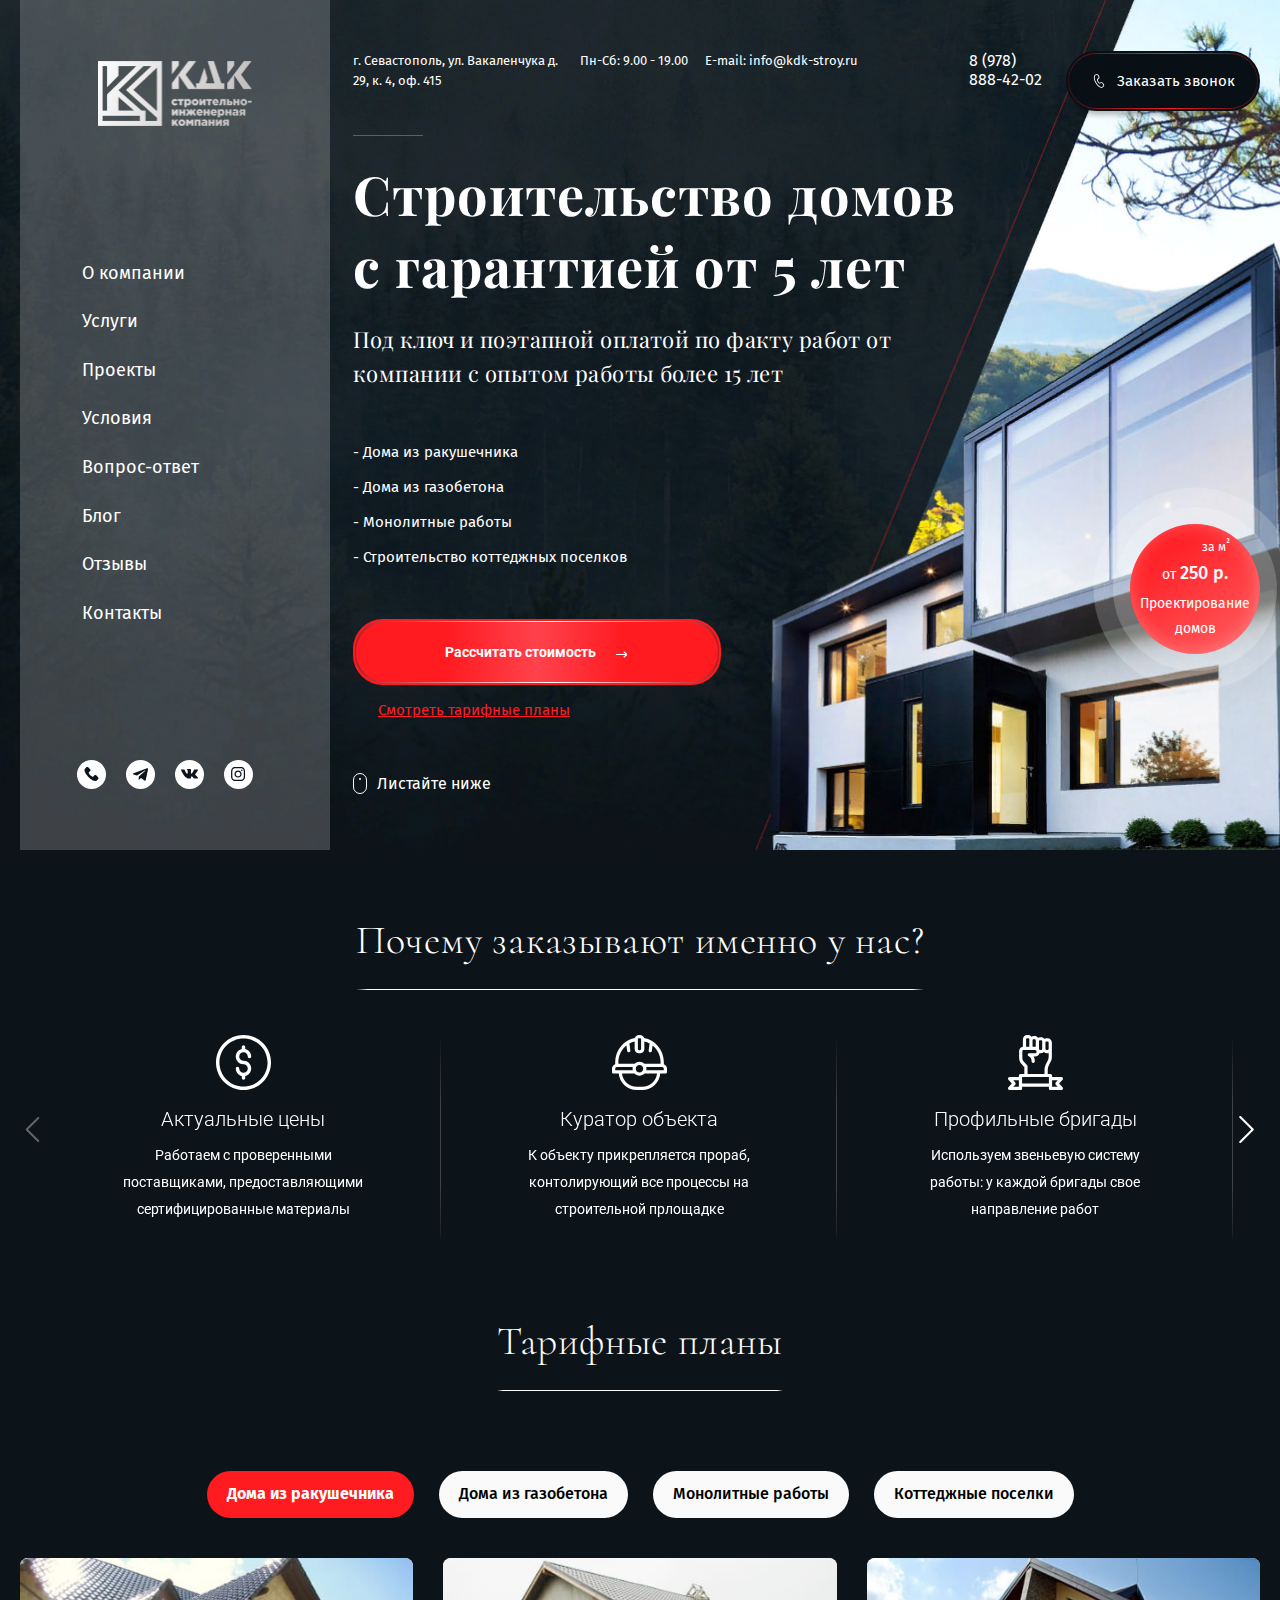
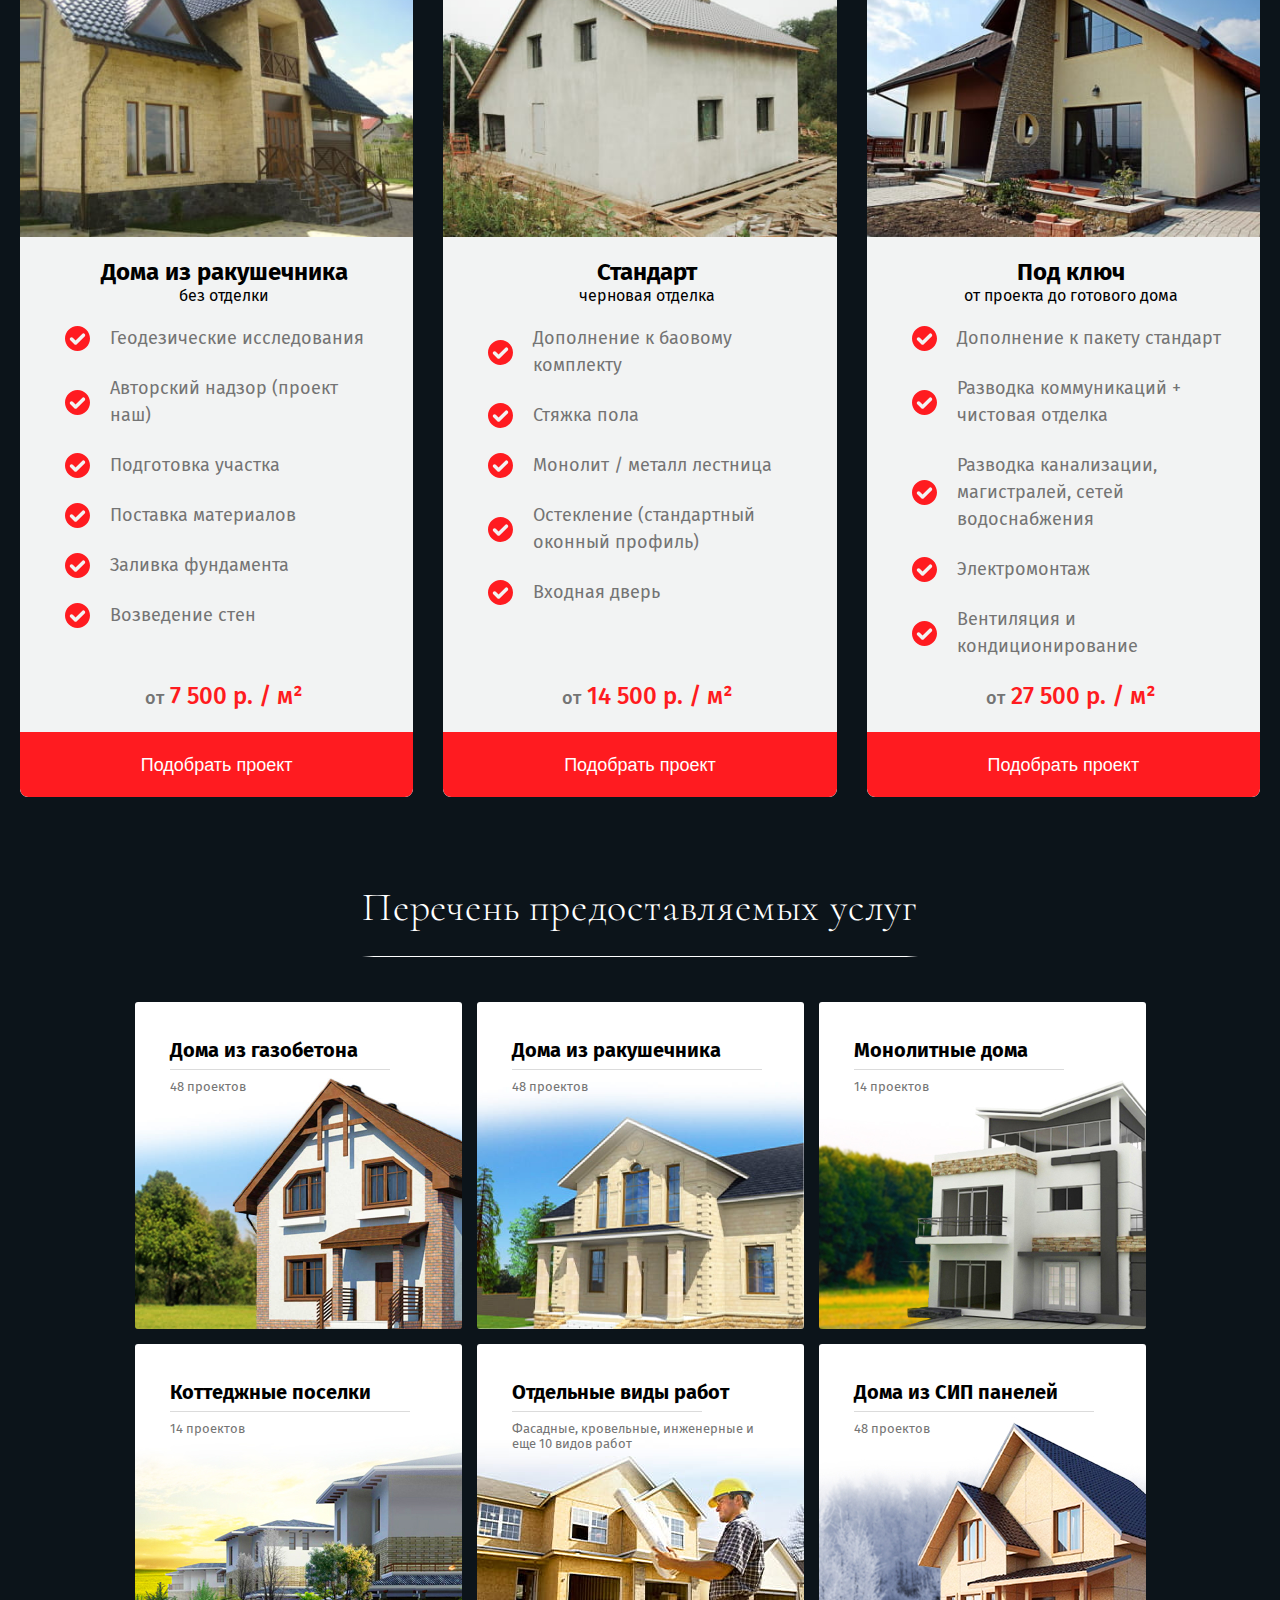
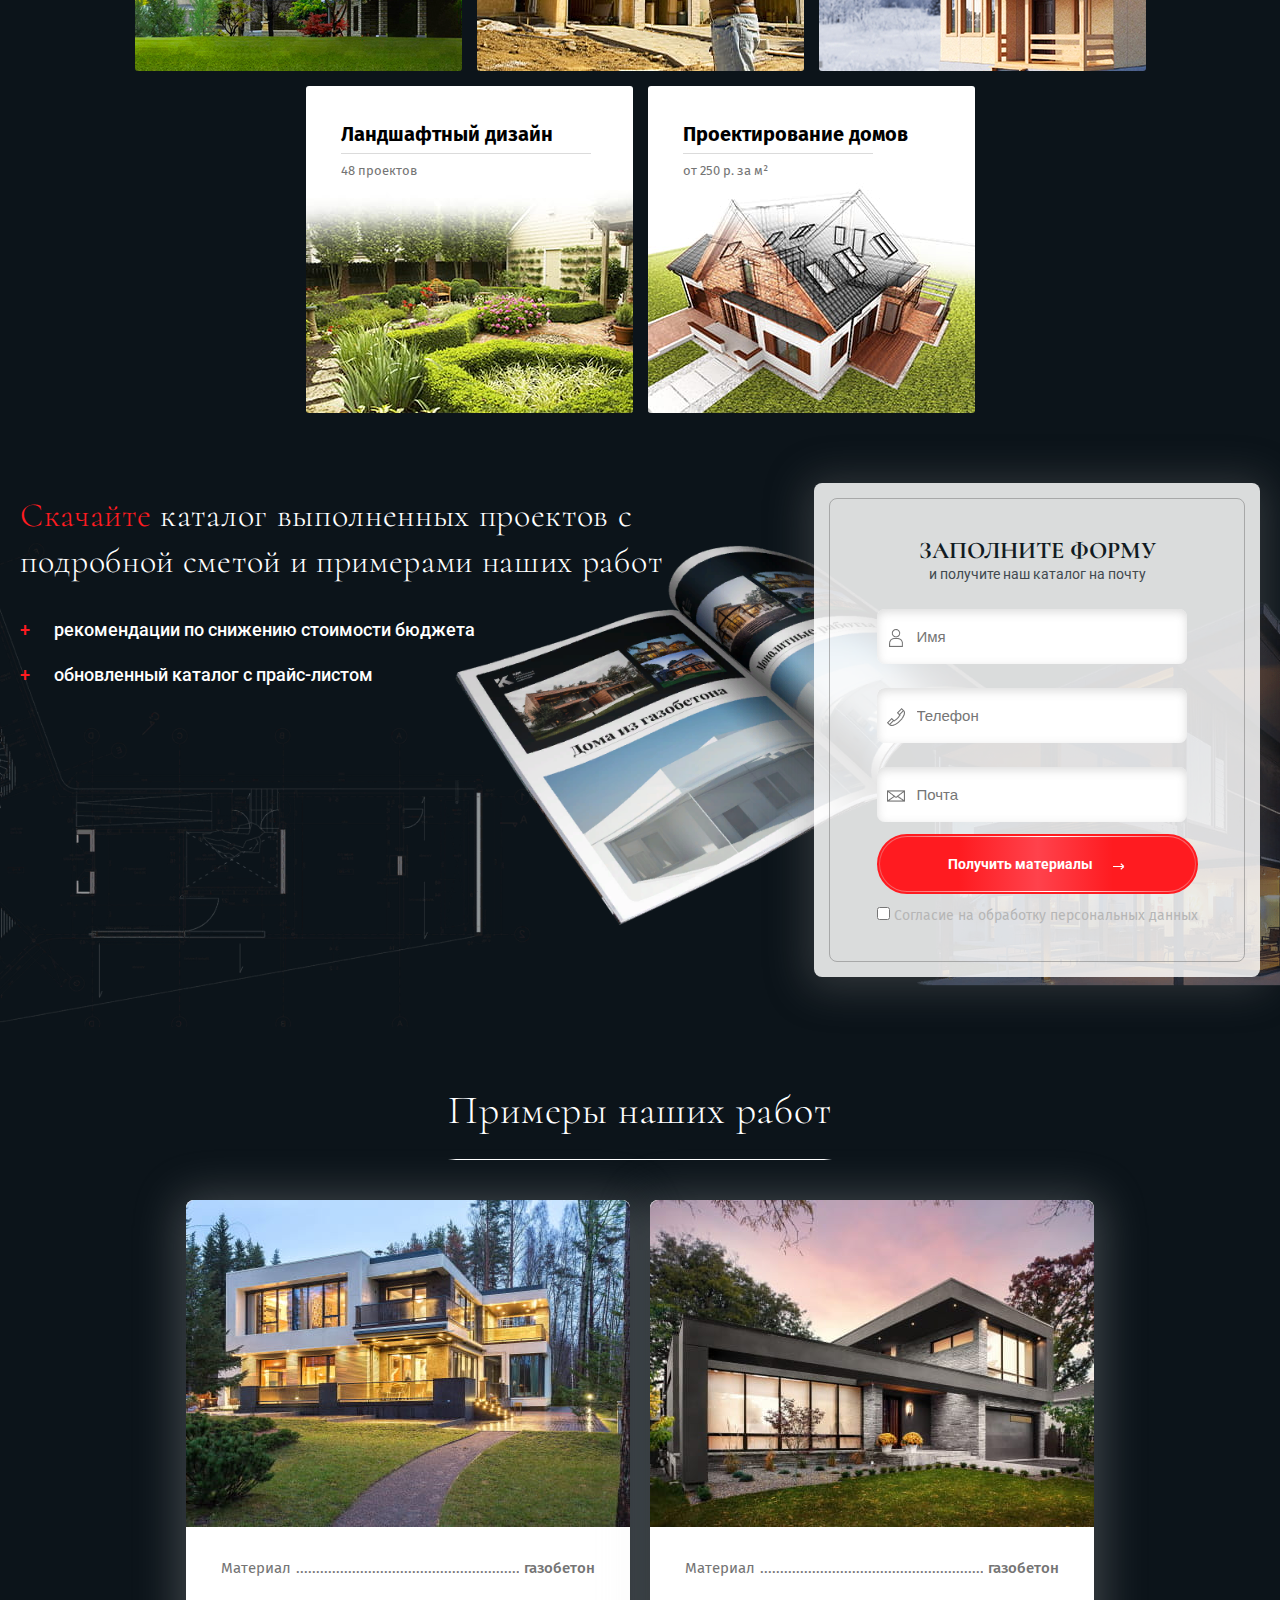
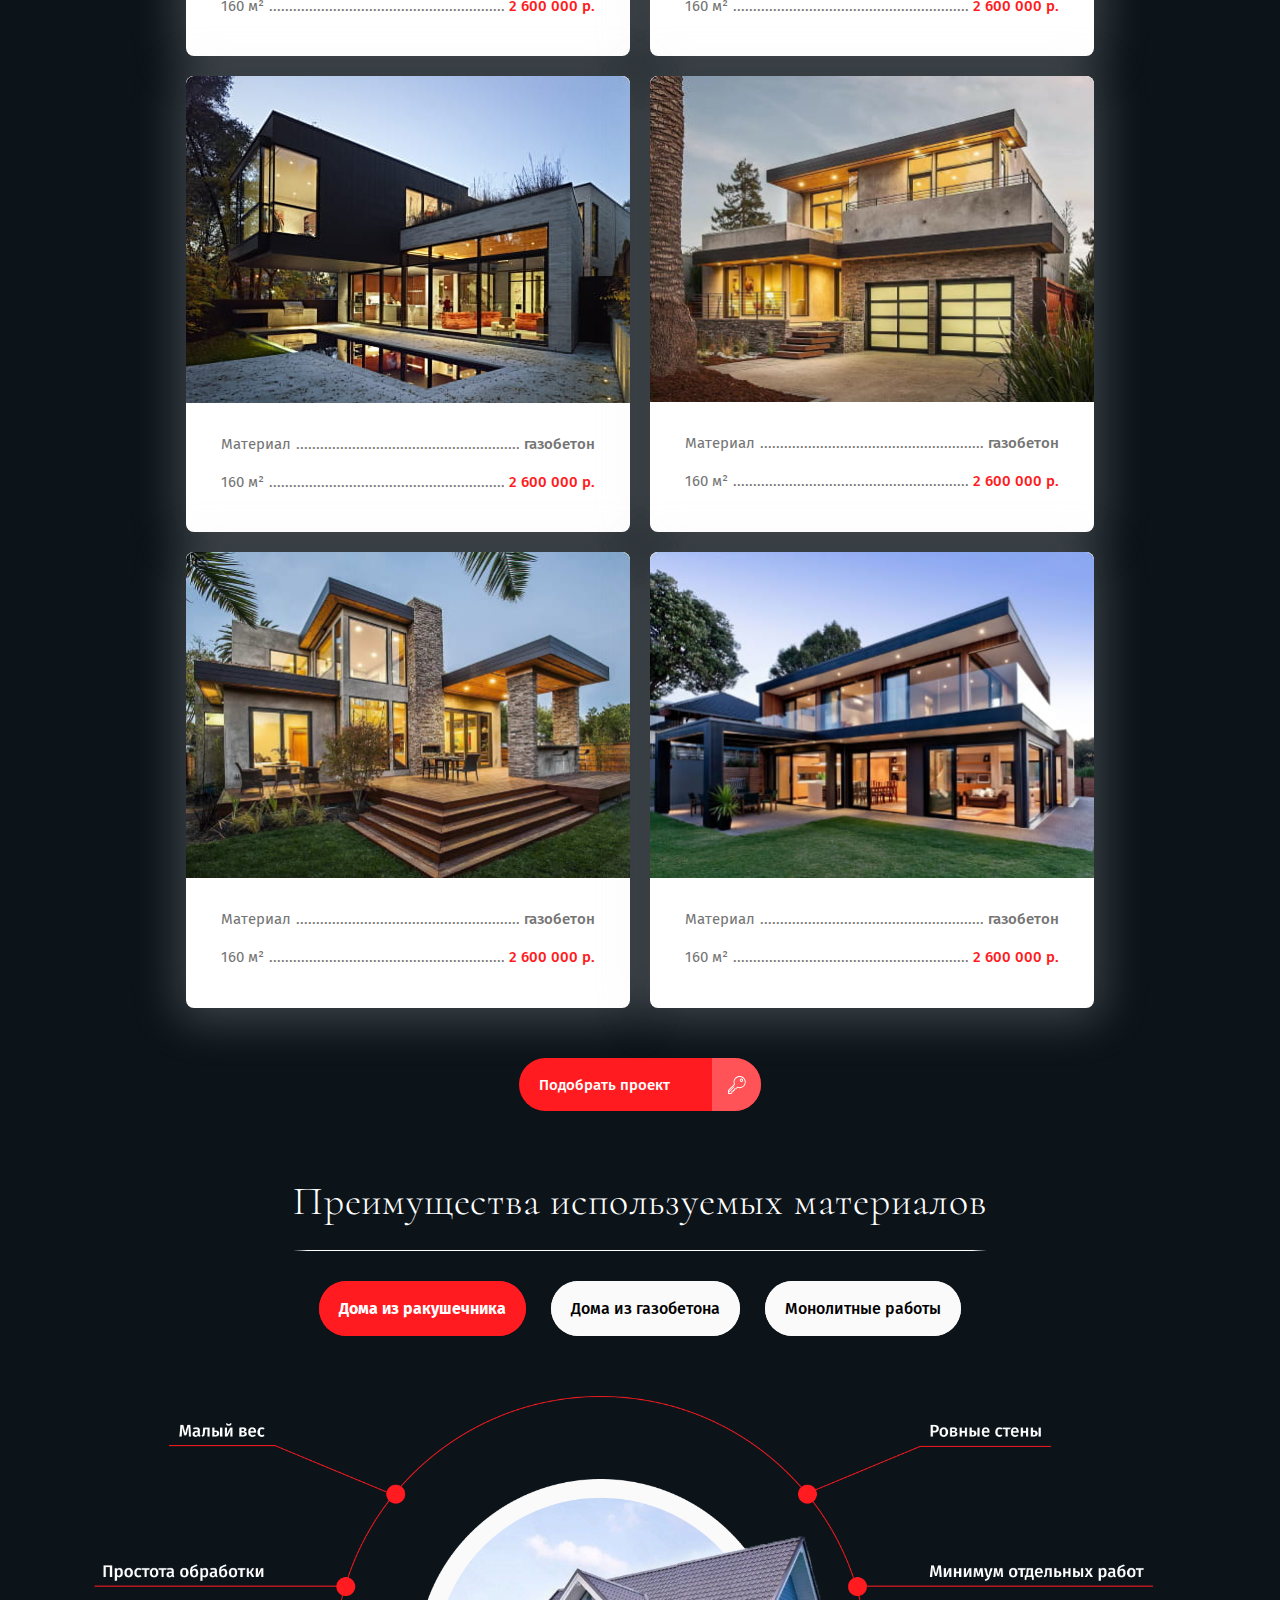
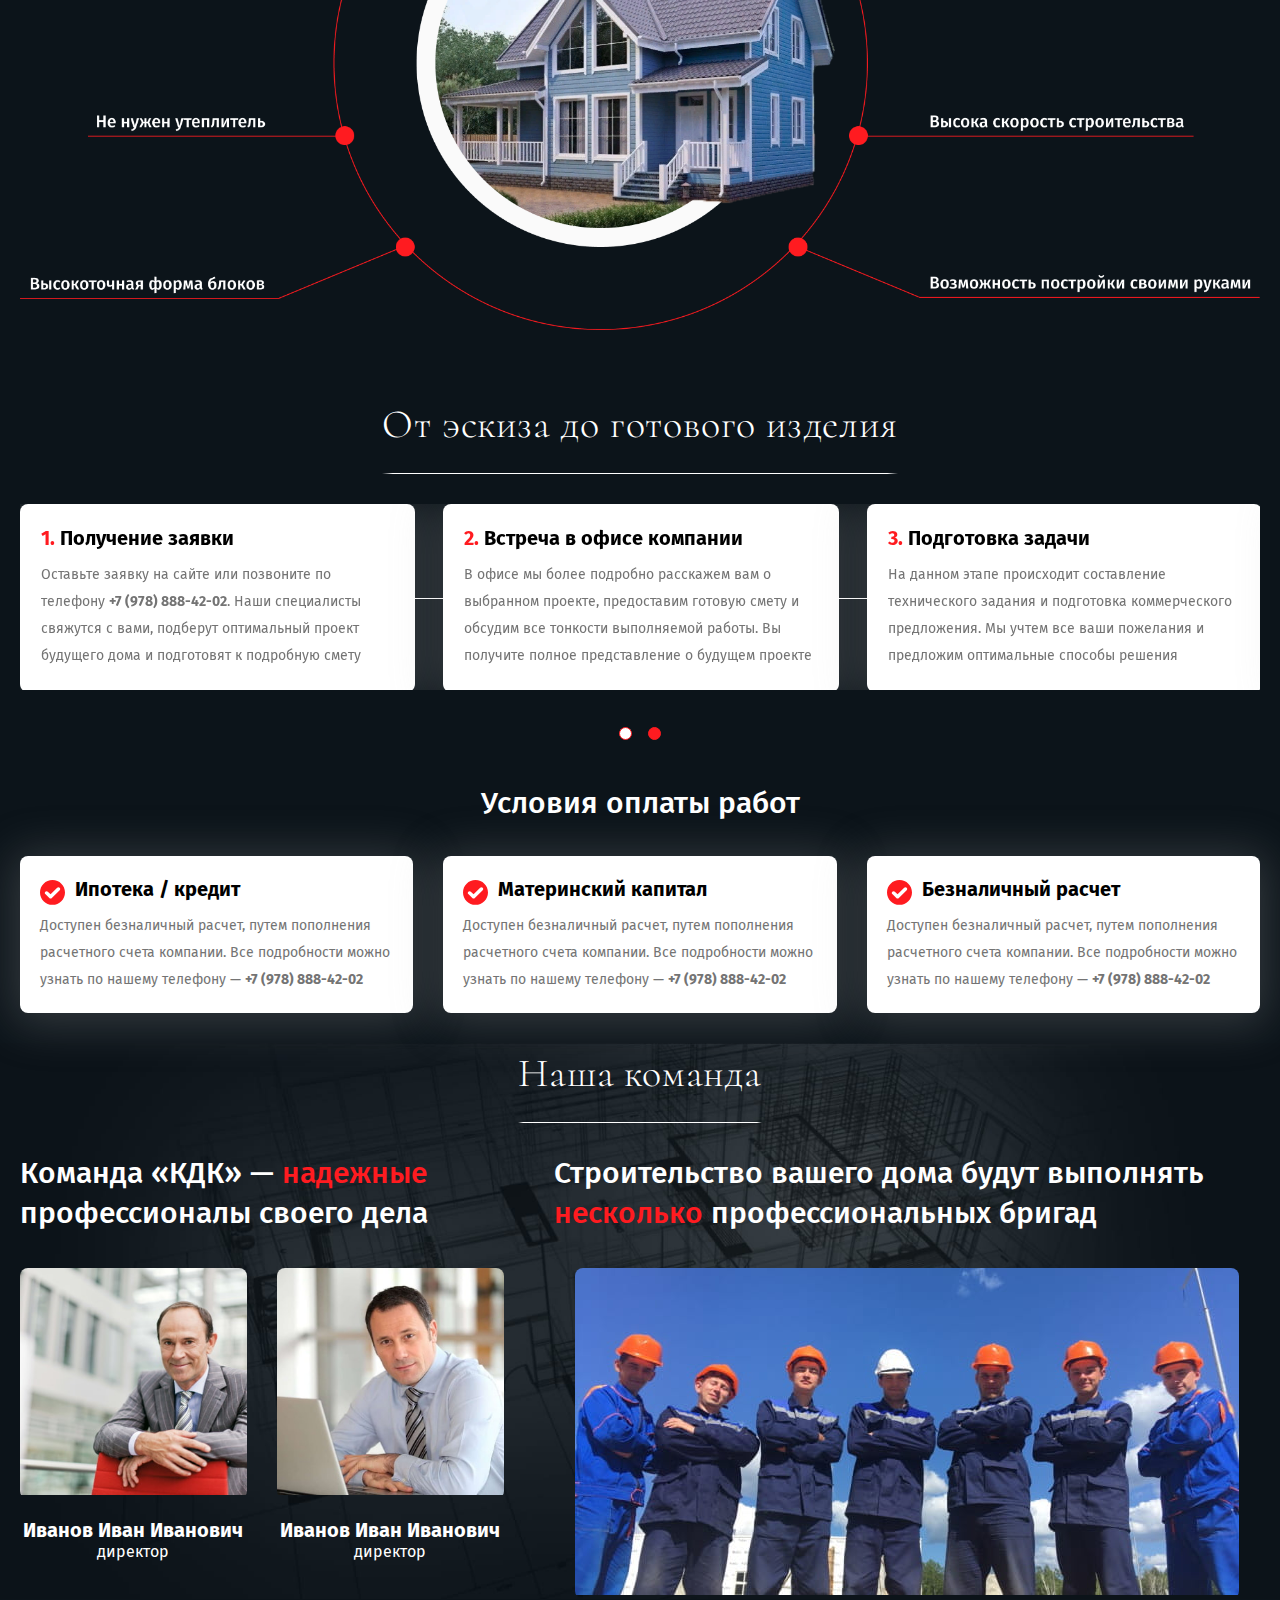
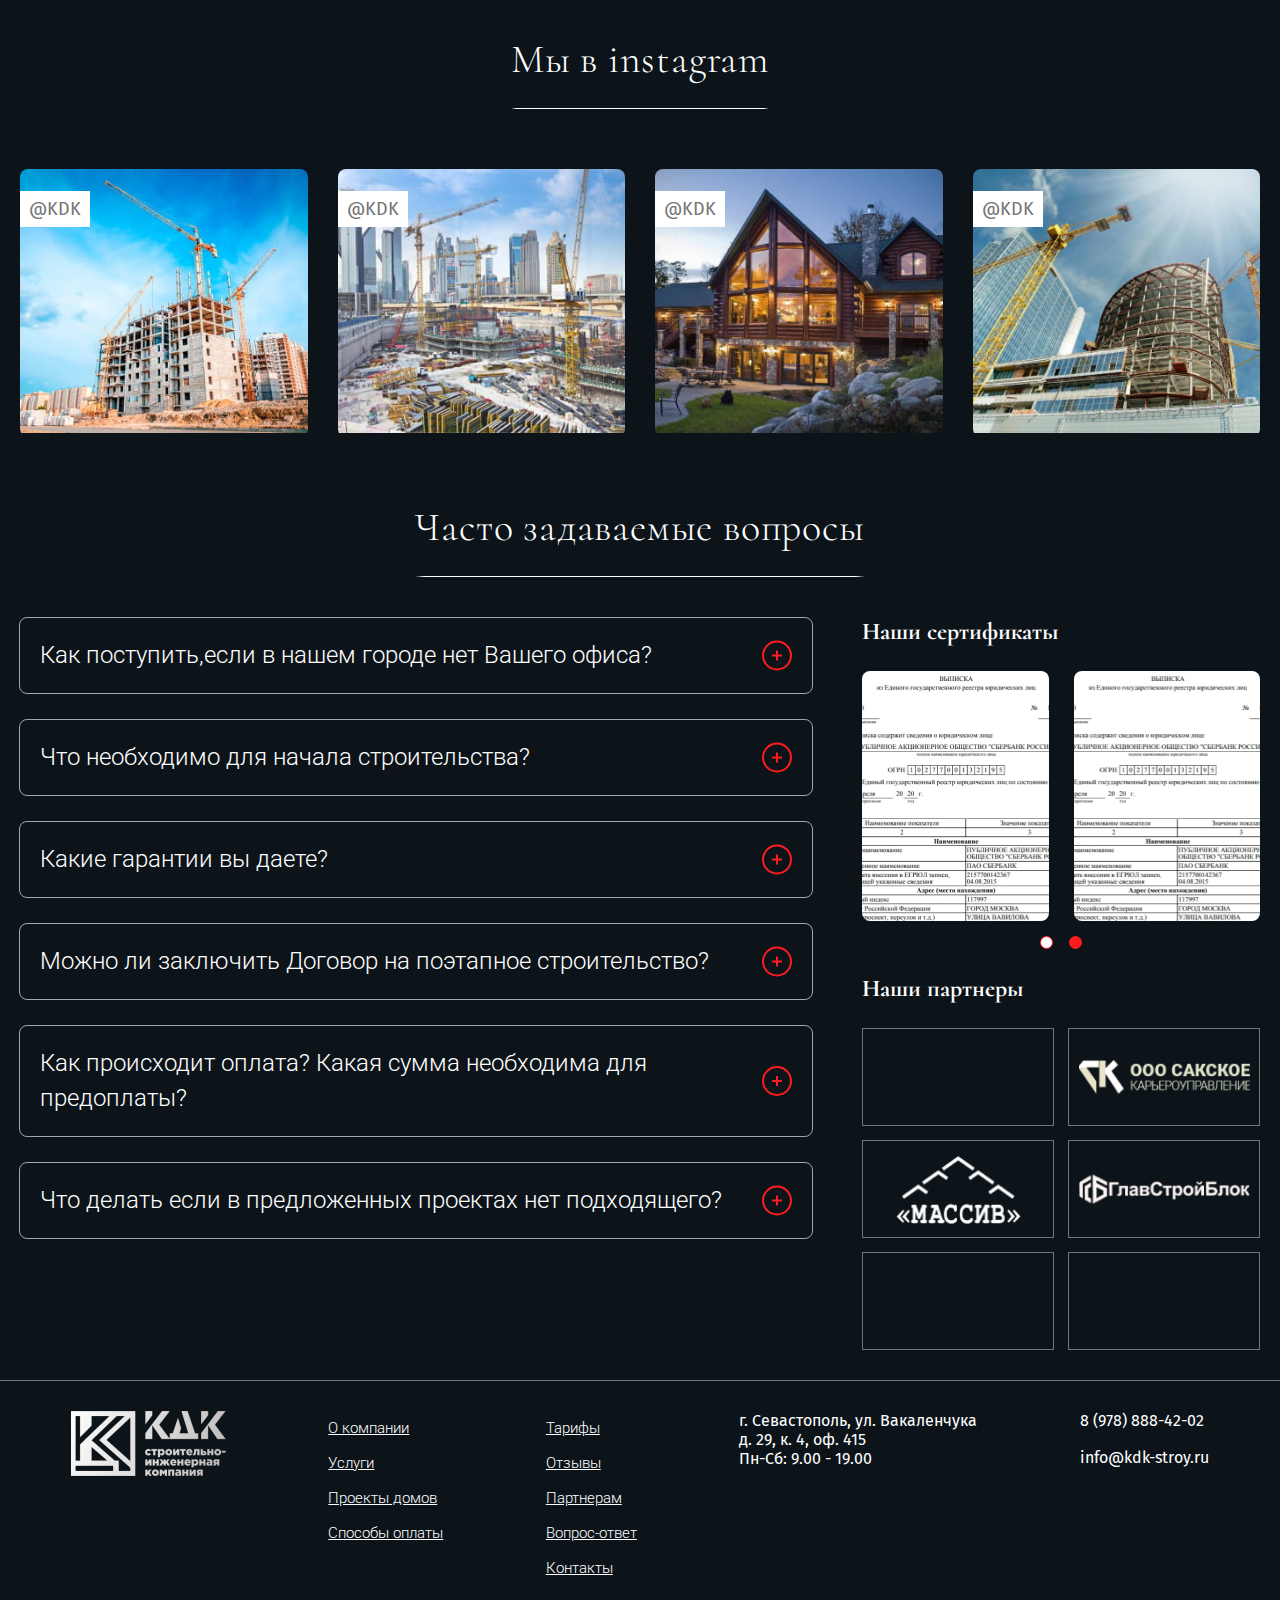
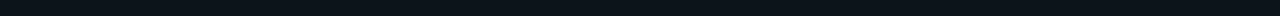
==== commit 7c36884d: "done" ====
--- a/index.html
+++ b/index.html
@@ -73,11 +73,11 @@
                             <a href="tel:89788884202" rel="nofollow"> 8 (978) 888-42-02
                             </a>
                         </p>
-                        <a class="button-custom" href="#">
-                            <div class="box2">
-                                <img src="img/icon/call.svg" alt="">
-                            </div>
-                            <div class="paddingButton2">Заказать звонок</div>
+                        <a href="#" class="gradient-btn-dark">
+                            <div>
+                            <img src="img/icon/phone-btn.svg" alt="">
+                            Заказать звонок
+                            </div>
                         </a>
                     </div>
                 </div>
@@ -97,12 +97,12 @@
                         <li class="header-info-li">- Строительство коттеджных поселков</li>
                     </ul>
                     <div class="flex-container flex-direction-column">
-                        <button class="button-custom">
-                            <div class="paddingButton">Рассчитать стоимость</div>
-                            <div class=" box">
-                                <img src="img/icon/Polygon 2.svg" alt="">
-                            </div>
-                        </button>
+                        <a href="#" class="btn-gradient-large">
+                            <div>
+                            Рассчитать стоимость
+                            <img src="img/service/arr-r-icon.svg" alt="">
+                            </div>
+                        </a>
                         <a class="header-tarif-plan-buttun" href="#">Смотреть тарифные планы</a>
                     </div>
                     <div class="flex-container align-items-center">
@@ -439,7 +439,12 @@
                             <input class="input" type="tel" name="phone" required placeholder="Телефон">
                             <input class="input" type="email" name="email" required placeholder="Почта">       
                         </form>
-                        <button class="button-fomra">Получить материалы</button>
+                        <button  class="btn-gradient-large">
+                            <div>
+                                Получить материалы
+                            <img src="img/service/arr-r-icon.svg" alt="">
+                            </div>
+                        </button>
                         <div>
                             <input type="checkbox" class="custom-checkbox" id="happy" name="happy" value="yes">
                             <label class="color-font" cfor="happy">Согласие на обработку персональных данных</label> 
@@ -1135,7 +1140,13 @@
                             <input class="input" type="tel" name="phone" required placeholder="Телефон">
                             <input class="input" type="email" name="email" required placeholder="Почта">       
                         </form>
-                        <button class="button-fomra">Получить материалы</button>
+                        <!-- <button class="button-fomra">Получить материалы</button> -->
+                        <button  class="btn-gradient-large">
+                            <div>
+                                Получить материалы
+                            <img src="img/service/arr-r-icon.svg" alt="">
+                            </div>
+                        </button>
                         <div>
                             <input type="checkbox" class="custom-checkbox" id="happy" name="happy" value="yes">
                             <label class="color-font" cfor="happy">Согласие на обработку персональных данных</label> 
--- a/css/style.css
+++ b/css/style.css
@@ -1,127 +1,152 @@
-@import url('https://fonts.googleapis.com/css2?family=Fira+Sans:wght@400;500&family=Playfair+Display:wght@400;700&display=swap');
+@import url("https://fonts.googleapis.com/css2?family=Fira+Sans:wght@400;500&family=Playfair+Display:wght@400;700&display=swap");
+@import url("https://fonts.googleapis.com/css2?family=Cormorant:wght@300;400;500;600&display=swap");
+@import url('https://fonts.googleapis.com/css2?family=Roboto+Condensed:wght@400;700&family=Roboto:wght@300;400&display=swap');
+
+:root {
+  --font-cormorant: "Cormorant", serif;
+  --font-fira: "Fira Sans", sans-serif;
+  --font-playfair: "Playfair Display", serif;
+  --font-roboto: 'Roboto', sans-serif;
+  --font-roboto-c: 'Roboto Condensed', sans-serif;
+
+  --title-color: #111b23;
+  --text-color: #41494f;
+  --text-color-dark: #0d151b;
+  --red-color: #ff1b20;
+  --white-color: #ffffff;
+
+  --dark-red-gradient: linear-gradient(90deg, #3A1217 0%, #FF1B20 53.12%, #3A1217 100%);
+  --light-red-gradient: linear-gradient(90deg, rgba(255, 27, 32, .7) 0%, #FFFFFF 54.17%, rgba(255, 27, 32, .7) 100%);
+}
 
 * {
-    margin: 0;
-    padding: 0;
+  margin: 0;
+  padding: 0;
 }
 
 body {
-    color: white;
-    background-color: #0C141A;
-    font-family: 'Fira Sans', sans-serif;
+  color: white;
+  background-color: #0c141a;
+  font-family: var(--font-fira);
 }
 
 .page-title {
-    font-family: 'Playfair Display', serif;
-    font-size: 45px;
-    line-height: 60px;
-    /* identical to box height */
-    letter-spacing: 0.02em;
+  font-family: var(--font-cormorant);
+  font-style: normal;
+  font-weight: 300;
+  font-size: 40px;
+  line-height: 60px;
+  /* identical to box height */
+  letter-spacing: 0.02em;
 }
 
 a {
-    text-decoration: none;
+  text-decoration: none;
 }
 
 li {
-    list-style-type: none;
-}
-
-li a{
-    font-weight: 500;
-    font-size: 15px;
-    line-height: 35px;
-    text-decoration-line: underline;
-    color: #FFFFFF;
-    transition-duration: 0.3s;
-}
-
-li a:hover{
-    color: #b4b4b4;
-    transition-duration: 0.3s;
+  list-style-type: none;
+}
+
+li a {
+  font-weight: 500;
+  font-size: 15px;
+  line-height: 35px;
+  text-decoration-line: underline;
+  color: #ffffff;
+  transition-duration: 0.3s;
+}
+
+li a:hover {
+  color: #b4b4b4;
+  transition-duration: 0.3s;
 }
 
 footer {
-    height: 257px;
-    border-top: 1px solid #747474 ;
+  height: 257px;
+  border-top: 1px solid #747474;
+}
+
+footer li,
+footer li a {
+  font-family: var(--font-roboto);
+  font-weight: 300;
 }
 
 .box-container {
-    width: 100%;
-    max-width: 1395px;
-    margin: 0 auto;
+  width: 100%;
+  max-width: 1395px;
+  margin: 0 auto;
 }
 
 .border-test {
-    border: 1px solid black;
+  border: 1px solid black;
 }
 
 .flex-container {
-    display: -webkit-flex; 
-    display: flex; 
+  display: -webkit-flex;
+  display: flex;
 }
 .flex-direction-column {
-    flex-direction: column;
+  flex-direction: column;
 }
 
 .justify-content-center {
-    justify-content: center;
+  justify-content: center;
 }
 
 .justify-content-space-around {
-    justify-content: space-around;
+  justify-content: space-around;
 }
 
 .justify-content-space-between {
-    justify-content: space-between;
+  justify-content: space-between;
 }
 
 .align-items-center {
-    align-items: center;
+  align-items: center;
 }
 
 .align-content-center {
-    align-content: center;
+  align-content: center;
 }
 
 .align-content-start {
-    align-content: flex-start;
+  align-content: flex-start;
 }
 
 .inline-flex {
-    display: inline-flex;
+  display: inline-flex;
 }
 
 .flex-wrap {
-    flex-wrap: wrap;
-}
-
+  flex-wrap: wrap;
+}
 
 .flex-item {
-    -webkit-flex: 1; 
-    -ms-flex: 1; 
-    flex: 1;
-    height: 850px;
-    background: rgba(255, 255, 255, 0.2);
-    z-index: 0;
+  -webkit-flex: 1;
+  -ms-flex: 1;
+  flex: 1;
+  height: 850px;
+  background: rgba(255, 255, 255, 0.2);
+  z-index: 0;
 }
 
 .flex-item3 {
-    -webkit-flex: 3;
-    -ms-flex:  3;
-    flex:  3;
-    height: 850px;
+  -webkit-flex: 3;
+  -ms-flex: 3;
+  flex: 3;
+  height: 850px;
 }
 
 .flex-content {
-    height: 10%;
+  height: 10%;
 }
 
 .flex-content1 {
-    height: 80%;
-    margin-left: 45px;
-}
-
+  height: 80%;
+  margin-left: 45px;
+}
 
 /*! fancyBox v2.1.5 fancyapps.com | fancyapps.com/fancybox/#license */
 .fancybox-wrap,
@@ -167,7 +192,8 @@
   box-shadow: 0 10px 25px rgba(0, 0, 0, 0.5);
 }
 
-.fancybox-outer, .fancybox-inner {
+.fancybox-outer,
+.fancybox-inner {
   position: relative;
 }
 
@@ -181,13 +207,14 @@
 
 .fancybox-error {
   color: #444;
-  font: 14px/20px "Helvetica Neue",Helvetica,Arial,sans-serif;
+  font: 14px/20px "Helvetica Neue", Helvetica, Arial, sans-serif;
   margin: 0;
   padding: 15px;
   white-space: nowrap;
 }
 
-.fancybox-image, .fancybox-iframe {
+.fancybox-image,
+.fancybox-iframe {
   display: block;
   width: 100%;
   height: 100%;
@@ -198,7 +225,10 @@
   max-height: 100%;
 }
 
-#fancybox-loading, .fancybox-close, .fancybox-prev span, .fancybox-next span {
+#fancybox-loading,
+.fancybox-close,
+.fancybox-prev span,
+.fancybox-next span {
   background-image: url(fancybox_sprite.png);
 }
 
@@ -323,7 +353,7 @@
 /* Title helper */
 .fancybox-title {
   visibility: hidden;
-  font: normal 13px/20px "Helvetica Neue",Helvetica,Arial,sans-serif;
+  font: normal 13px/20px "Helvetica Neue", Helvetica, Arial, sans-serif;
   position: relative;
   text-shadow: none;
   z-index: 8050;
@@ -351,7 +381,7 @@
   background: rgba(0, 0, 0, 0.8);
   border-radius: 15px;
   text-shadow: 0 1px 2px #222;
-  color: #FFF;
+  color: #fff;
   font-weight: bold;
   line-height: 24px;
   white-space: nowrap;
@@ -409,8 +439,9 @@
   transition: 0.3s;
 }
 
-.fancybox-close::before, .fancybox-close::after {
-  content: '';
+.fancybox-close::before,
+.fancybox-close::after {
+  content: "";
   position: absolute;
   left: 50%;
   top: 50%;
@@ -426,21 +457,22 @@
 
 .fancybox-close::before {
   -webkit-transform: translate(-50%, -50%) rotate(45deg);
-      -ms-transform: translate(-50%, -50%) rotate(45deg);
-          transform: translate(-50%, -50%) rotate(45deg);
+  -ms-transform: translate(-50%, -50%) rotate(45deg);
+  transform: translate(-50%, -50%) rotate(45deg);
 }
 
 .fancybox-close::after {
   -webkit-transform: translate(-50%, -50%) rotate(-45deg);
-      -ms-transform: translate(-50%, -50%) rotate(-45deg);
-          transform: translate(-50%, -50%) rotate(-45deg);
+  -ms-transform: translate(-50%, -50%) rotate(-45deg);
+  transform: translate(-50%, -50%) rotate(-45deg);
 }
 
 .fancybox-close:hover {
   opacity: 1;
 }
 
-.fancybox-close:hover::before, .fancybox-close:hover::after {
+.fancybox-close:hover::before,
+.fancybox-close:hover::after {
   background: #fff;
 }
 
@@ -448,11 +480,15 @@
   background: transparent url(../libs/fancybox/blank.gif);
 }
 
-#fancybox-loading, .fancybox-close, .fancybox-prev span, .fancybox-next span {
+#fancybox-loading,
+.fancybox-close,
+.fancybox-prev span,
+.fancybox-next span {
   background-image: none;
 }
 
-.fancybox-next, .fancybox-prev {
+.fancybox-next,
+.fancybox-prev {
   width: 25%;
   -webkit-transition: 0.3s;
   -o-transition: 0.3s;
@@ -460,19 +496,52 @@
 }
 
 .fancybox-prev:hover {
-  background: -webkit-gradient(linear, left top, right top, from(rgba(147, 27, 27, 0.2)), to(rgba(0, 0, 0, 0)));
-  background: -o-linear-gradient(left, rgba(147, 27, 27, 0.2) 0%, rgba(0, 0, 0, 0) 100%);
-  background: linear-gradient(90deg, rgba(147, 27, 27, 0.2) 0%, rgba(0, 0, 0, 0) 100%);
+  background: -webkit-gradient(
+    linear,
+    left top,
+    right top,
+    from(rgba(147, 27, 27, 0.2)),
+    to(rgba(0, 0, 0, 0))
+  );
+  background: -o-linear-gradient(
+    left,
+    rgba(147, 27, 27, 0.2) 0%,
+    rgba(0, 0, 0, 0) 100%
+  );
+  background: linear-gradient(
+    90deg,
+    rgba(147, 27, 27, 0.2) 0%,
+    rgba(0, 0, 0, 0) 100%
+  );
 }
 
 .fancybox-next:hover {
-  background: -webkit-gradient(linear, right top, left top, from(rgba(147, 27, 27, 0.2)), to(rgba(0, 0, 0, 0)));
-  background: -o-linear-gradient(right, rgba(147, 27, 27, 0.2) 0%, rgba(0, 0, 0, 0) 100%);
-  background: linear-gradient(270deg, rgba(147, 27, 27, 0.2) 0%, rgba(0, 0, 0, 0) 100%);
-}
-
-@media only screen and (-webkit-min-device-pixel-ratio: 1.5), only screen and (min--moz-device-pixel-ratio: 1.5), only screen and (min-device-pixel-ratio: 1.5) {
-  #fancybox-loading, .fancybox-close, .fancybox-prev span, .fancybox-next span {
+  background: -webkit-gradient(
+    linear,
+    right top,
+    left top,
+    from(rgba(147, 27, 27, 0.2)),
+    to(rgba(0, 0, 0, 0))
+  );
+  background: -o-linear-gradient(
+    right,
+    rgba(147, 27, 27, 0.2) 0%,
+    rgba(0, 0, 0, 0) 100%
+  );
+  background: linear-gradient(
+    270deg,
+    rgba(147, 27, 27, 0.2) 0%,
+    rgba(0, 0, 0, 0) 100%
+  );
+}
+
+@media only screen and (-webkit-min-device-pixel-ratio: 1.5),
+  only screen and (min--moz-device-pixel-ratio: 1.5),
+  only screen and (min-device-pixel-ratio: 1.5) {
+  #fancybox-loading,
+  .fancybox-close,
+  .fancybox-prev span,
+  .fancybox-next span {
     background: none;
   }
   #fancybox-loading div {
@@ -480,8 +549,13 @@
   }
 }
 /*Retina graphics!*/
-@media only screen and (-webkit-min-device-pixel-ratio: 1.5), only screen and (min--moz-device-pixel-ratio: 1.5), only screen and (min-device-pixel-ratio: 1.5) {
-  #fancybox-loading, .fancybox-close, .fancybox-prev span, .fancybox-next span {
+@media only screen and (-webkit-min-device-pixel-ratio: 1.5),
+  only screen and (min--moz-device-pixel-ratio: 1.5),
+  only screen and (min-device-pixel-ratio: 1.5) {
+  #fancybox-loading,
+  .fancybox-close,
+  .fancybox-prev span,
+  .fancybox-next span {
     background-image: url(fancybox_sprite@2x.png);
     background-size: 44px 152px;
     /*The size of the normal image, half the size of the hi-res image*/
@@ -497,8 +571,8 @@
 
 .burger {
   -webkit-flex-shrink: 0;
-      -ms-flex-negative: 0;
-          flex-shrink: 0;
+  -ms-flex-negative: 0;
+  flex-shrink: 0;
   position: relative;
   background: none;
   outline: none;
@@ -510,12 +584,12 @@
   display: flex;
   -webkit-box-align: center;
   -webkit-align-items: center;
-      -ms-flex-align: center;
-          align-items: center;
+  -ms-flex-align: center;
+  align-items: center;
   -webkit-box-pack: center;
   -webkit-justify-content: center;
-      -ms-flex-pack: center;
-          justify-content: center;
+  -ms-flex-pack: center;
+  justify-content: center;
   width: 25px;
   height: 25px;
 }
@@ -531,25 +605,28 @@
 
 .burger.active .burger__wrap .line {
   -webkit-transform: translate(-50%, -50%) rotate(45deg);
-      -ms-transform: translate(-50%, -50%) rotate(45deg);
-          transform: translate(-50%, -50%) rotate(45deg);
-}
-
-.burger.active .burger__wrap .line:before, .burger.active .burger__wrap .line:after {
+  -ms-transform: translate(-50%, -50%) rotate(45deg);
+  transform: translate(-50%, -50%) rotate(45deg);
+}
+
+.burger.active .burger__wrap .line:before,
+.burger.active .burger__wrap .line:after {
   -webkit-transform: translateX(0) rotate(-90deg);
-      -ms-transform: translateX(0) rotate(-90deg);
-          transform: translateX(0) rotate(-90deg);
+  -ms-transform: translateX(0) rotate(-90deg);
+  transform: translateX(0) rotate(-90deg);
 }
 
 .burger .line {
   top: 50%;
   left: 50%;
   -webkit-transform: translate(-50%, -50%);
-      -ms-transform: translate(-50%, -50%);
-          transform: translate(-50%, -50%);
-}
-
-.burger .line, .burger .line::after, .burger .line::before {
+  -ms-transform: translate(-50%, -50%);
+  transform: translate(-50%, -50%);
+}
+
+.burger .line,
+.burger .line::after,
+.burger .line::before {
   position: absolute;
   display: block;
   width: 20px;
@@ -560,400 +637,413 @@
   transition: 0.2s ease-in-out;
 }
 
-.burger .line::after, .burger .line::before {
-  content: '';
+.burger .line::after,
+.burger .line::before {
+  content: "";
   left: 0;
 }
 
 .burger .line::before {
   -webkit-transform: translateY(-7px);
-      -ms-transform: translateY(-7px);
-          transform: translateY(-7px);
+  -ms-transform: translateY(-7px);
+  transform: translateY(-7px);
 }
 
 .burger .line::after {
   -webkit-transform: translateY(7px);
-      -ms-transform: translateY(7px);
-          transform: translateY(7px);
-}
-
-.burger:hover .line, .burger:hover .line::after, .burger:hover .line::before {
-  background-color: #FF1B20;
-}
-
+  -ms-transform: translateY(7px);
+  transform: translateY(7px);
+}
+
+.burger:hover .line,
+.burger:hover .line::after,
+.burger:hover .line::before {
+  background-color: #ff1b20;
+}
 
 .burger {
-    display: none;
+  display: none;
 }
 .header-content {
-    height: 850px;
-    background: url(../img/back/headerBack.jpg) no-repeat center top / cover;
-}
-.header-content .page-title {    
-    margin-bottom: 20px;
+  height: 850px;
+  background: url(../img/back/headerBack.jpg) no-repeat center top / cover;
+}
+.header-content .page-title {
+  margin-bottom: 20px;
 }
 .header-content .page-title::after {
-    content: none;
+  content: none;
 }
 .header__main {
-    position: relative;
-    z-index: 1;
-}
-.header__label {   
-    position: absolute;    
-    right: 0;
-    bottom: 162px; 
-    display: flex; 
-    align-items: center; 
-    justify-content: center;
-    flex-direction: column;
-    text-align: center;
-    width: 130px;
-    height: 130px;
-    border-radius: 50%;
-    background: linear-gradient(145.46deg, #FF1B20 15.28%, #FF5357 84.84%), #FFFFFF;
-    box-shadow: inset 0px 0px 17px 1px rgba(255, 255, 255, 0.25);
-    font-size: 14px;
-    line-height: 1.4;
-    text-align: center;
-    color: #FFFFFF;
+  position: relative;
+  z-index: 1;
+}
+.header__label {
+  position: absolute;
+  right: 0;
+  bottom: 162px;
+  display: flex;
+  align-items: center;
+  justify-content: center;
+  flex-direction: column;
+  text-align: center;
+  width: 130px;
+  height: 130px;
+  border-radius: 50%;
+  background: linear-gradient(145.46deg, #ff1b20 15.28%, #ff5357 84.84%),
+    #ffffff;
+  box-shadow: inset 0px 0px 17px 1px rgba(255, 255, 255, 0.25);
+  font-size: 14px;
+  line-height: 1.4;
+  text-align: center;
+  color: #ffffff;
 }
 .header__label-content {
   color: #fff;
 }
-.header__label::before,   
-.header__label::after {   
-    content: '';
-    position: absolute;
-    top: 50%;
-    left: 50%;
-    transform: translate(-50%, -50%);
-    display: block;    
-    width: 203px;
-    height: 203px;
-    background: rgba(255, 255, 255, 0.2);
-    border-radius: 50%;
-    z-index: -1;
-}  
-.header__label::after {        
-    width: 164px;
-    height: 164px;
-}
-.header__label span {    
-    display: block;
-    margin-bottom: 5px;
-}
-.header__label span:first-of-type {    
-    text-align: right;
-    width: 100%;    
-    padding-right: 20px;
-    box-sizing: border-box;
-    font-size: 12px;
-}
-.header__label span:last-of-type {   
-    margin-bottom: 0;
-    line-height: 1.8;
-}
-.header__label b { 
-    display: inline;      
-    font-weight: 500;
-    font-size: 18px;
+.header__label::before,
+.header__label::after {
+  content: "";
+  position: absolute;
+  top: 50%;
+  left: 50%;
+  transform: translate(-50%, -50%);
+  display: block;
+  width: 203px;
+  height: 203px;
+  background: rgba(255, 255, 255, 0.2);
+  border-radius: 50%;
+  z-index: -1;
+}
+.header__label::after {
+  width: 164px;
+  height: 164px;
+}
+.header__label span {
+  display: block;
+  margin-bottom: 5px;
+}
+.header__label span:first-of-type {
+  text-align: right;
+  width: 100%;
+  padding-right: 20px;
+  box-sizing: border-box;
+  font-size: 12px;
+}
+.header__label span:last-of-type {
+  margin-bottom: 0;
+  line-height: 1.8;
+}
+.header__label b {
+  display: inline;
+  font-weight: 500;
+  font-size: 18px;
 }
 .footer__link {
-    font-weight: 400;
+  font-weight: 400;
 }
 .footer__link,
 .header-content .header__top a {
-    position: relative;
-    outline: none;
-    color: #fff;
+  position: relative;
+  outline: none;
+  color: #fff;
 }
 .footer__link::after,
 .header-content .header__top a::after {
-    content: '';
-    position: absolute;
-    bottom: -2px;
-    left: 0;
-    display: block;
-    width: 100%;
-    height: 1px;
-    background-color: #fff;
-    opacity: 0;
-    transition: 0.3s;
+  content: "";
+  position: absolute;
+  bottom: -2px;
+  left: 0;
+  display: block;
+  width: 100%;
+  height: 1px;
+  background-color: #fff;
+  opacity: 0;
+  transition: 0.3s;
 }
 .footer__link:hover::after,
 .header-content .header__top a:hover::after {
-    opacity: 1;
+  opacity: 1;
+}
+
+.footer__links_img {
+  transition: all 0.3s;
+  margin-right: 20px !important;
+}
+
+.footer__links_img:hover {
+  transform: scale(1.1);
 }
 .header__links {
-    margin-left: auto;
+  margin-left: auto;
 }
 .header-content .header__top .button-custom::after {
-    content: none;
+  content: none;
 }
 .header__top .button-custom {
-    width: 205px;
+  width: 205px;
 }
 .header__top .paddingButton2 {
-    padding-right: 20px;
+  padding-right: 20px;
 }
 .header__top {
-    position: relative;
-    margin-left: 43px;
-    padding-top: 71px;
+  position: relative;
+  margin-left: 43px;
+  padding-top: 71px;
 }
 .header__top::after {
-    content: '';
-    position: absolute;
-    left: 0;
-    bottom: 0;
-    display: block;        
-    width: 70px;
-    height: 1px;
-    background: #FF1B20;
+  content: "";
+  position: absolute;
+  left: 0;
+  bottom: 0;
+  display: block;
+  width: 70px;
+  height: 1px;
+  background: #ff1b20;
 }
 .header__top .button-custom {
-    margin-top: -15px;
+  margin-top: -15px;
 }
 .header__top p {
-    margin-right: 40px;
+  margin-right: 40px;
 }
 
 .exp {
-    width: 100%;
-    transition-duration: 0.5s;
+  width: 100%;
+  transition-duration: 0.5s;
 }
 
 .exp li:hover {
-    background-color: rgba(255, 255, 255, 0.2);
-    transition-duration: 0.5s;
+  background-color: rgba(255, 255, 255, 0.2);
+  transition-duration: 0.5s;
 }
 
 .header-li a {
-    display: block;
-    outline: none;
-    padding-left: 20%;
-    text-decoration: none;
-    font-style: normal;
-    font-weight: 400;
-    font-size: 18px;
-    line-height: 270%;
+  display: block;
+  outline: none;
+  padding-left: 20%;
+  text-decoration: none;
+  font-style: normal;
+  font-weight: 400;
+  font-size: 18px;
+  line-height: 270%;
 }
 .header__socials > a {
-    display: flex; 
-    align-items: center; 
-    justify-content: center;
-    width: 29px;
-    height: 29px;
-    background: #FFFFFF;
-    border-radius: 50%;
-    transition: 0.3s;
+  display: flex;
+  align-items: center;
+  justify-content: center;
+  width: 29px;
+  height: 29px;
+  background: #ffffff;
+  border-radius: 50%;
+  transition: 0.3s;
 }
 .header__socials > a .icon {
-    display: block;
-    width: 17px;
-    height: 14px;
-    fill: #0C141A;
-    transition: 0.3s;
+  display: block;
+  width: 17px;
+  height: 14px;
+  fill: #0c141a;
+  transition: 0.3s;
 }
 .header__socials > a:hover {
-    background-color: #0C141A;
-    border-radius: 6px
+  background-color: #0c141a;
+  border-radius: 6px;
 }
 .header__socials > a:hover .icon {
-    fill: #fff;
-}
-.tariff__content {  
-    flex-grow: 1;
-    display: flex; 
-    flex-direction: column; 
-    width: 100%;
-    box-sizing: border-box;
-    padding: 21px 30px 20px 45px;
+  fill: #fff;
+}
+.tariff__content {
+  flex-grow: 1;
+  display: flex;
+  flex-direction: column;
+  width: 100%;
+  box-sizing: border-box;
+  padding: 21px 30px 20px 45px;
 }
 .tariff__content > div:first-of-type {
-    margin-bottom: 20px;
+  margin-bottom: 20px;
 }
 .tariff__content .tarif-p {
-    margin-top: auto;
-    text-align: center;
+  margin-top: auto;
+  text-align: center;
 }
 
 .header-p {
-    font-size: 14px;
-    line-height: 155%;
+  font-size: 14px;
+  line-height: 155%;
 }
 
 .header-info .page-title {
-    width: 610px;
-    font-family: 'Playfair Display', serif;
-    font-style: normal;
-    font-weight: bold;
-    font-size: 54px;
-    line-height: 72px;
-    letter-spacing: 0.02em;
+  width: 610px;
+  font-family: "Playfair Display", serif;
+  font-style: normal;
+  font-weight: bold;
+  font-size: 54px;
+  line-height: 72px;
+  letter-spacing: 0.02em;
 }
 
 .header-info h3 {
-    width: 540px;
-    margin-top: 20px;
-    font-family: 'Playfair Display', serif;
-    font-style: normal;
-    font-weight: normal;
-    font-size: 22px;
-    line-height: 155%;
-    letter-spacing: 0.02em;
-    color: #FFFFFF;
-    font-weight: 400;
+  width: 540px;
+  margin-top: 20px;
+  font-family: "Playfair Display", serif;
+  font-style: normal;
+  font-weight: normal;
+  font-size: 22px;
+  line-height: 155%;
+  letter-spacing: 0.02em;
+  color: #ffffff;
+  font-weight: 400;
 }
 
 .header-info-li {
-    font-style: normal;
-    font-weight: normal;
-    font-size: 15px;
-    line-height: 35px;
+  font-style: normal;
+  font-weight: normal;
+  font-size: 15px;
+  line-height: 35px;
 }
 
 .header-tarif-plan-buttun {
-    width: 192px;
-    margin-top: 8px;
-    margin-left: 25px;
-    text-decoration: underline;
-    color: #FF1B20;
-    font-style: normal;
-    font-weight: normal;
-    font-size: 15px;
-    line-height: 35px;
-    transition-duration: 0.3s;
+  width: 192px;
+  margin-top: 8px;
+  margin-left: 25px;
+  text-decoration: underline;
+  color: #ff1b20;
+  font-style: normal;
+  font-weight: normal;
+  font-size: 15px;
+  line-height: 35px;
+  transition-duration: 0.3s;
 }
 
 .header-tarif-plan-buttun:hover {
-    color: #ff6669;
-    transition-duration: 0.3s;
+  color: #ff6669;
+  transition-duration: 0.3s;
 }
 
 .header-img-mouse {
-    margin-right: 10px;
-    animation: spin 2.5s infinite linear;
+  margin-right: 10px;
+  animation: spin 2.5s infinite linear;
 }
 
 @keyframes spin {
-    0%, 100% {
-        transform: translate(0, 0);
-      }
-      50% {
-        transform: translate(0,-20%);
-      }
-  }
+  0%,
+  100% {
+    transform: translate(0, 0);
+  }
+  50% {
+    transform: translate(0, -20%);
+  }
+}
 
 /* END header content */
 
 .p-box {
-    width: 210px;
+  width: 210px;
 }
 
 .m-all-15 {
-    margin: 15px;
+  margin: 15px;
 }
 .m-r-20 {
-    margin-right: 20px;
+  margin-right: 20px;
 }
 .m-b-18 {
-    margin-bottom: 18px;
+  margin-bottom: 18px;
 }
 .m-b-25 {
-    margin-bottom: 25px;
+  margin-bottom: 25px;
 }
 .m-b-35 {
-    margin-bottom: 35px;
+  margin-bottom: 35px;
 }
 .m-b-14 {
-    margin-bottom: 14px;
+  margin-bottom: 14px;
 }
 .m-r-14 {
-    margin-right: 14px;
+  margin-right: 14px;
 }
 
 .m-t-40 {
-    margin-top: 40px;
+  margin-top: 40px;
 }
 
 .m-t-50 {
-    margin-top: 50px;
+  margin-top: 50px;
 }
 
 .m-t-60 {
-    margin-top: 60px;
+  margin-top: 60px;
 }
 
 .m-t-95 {
-    margin-top: 95px;
+  margin-top: 95px;
 }
 .color-black {
-    color: black;
+  color: black;
 }
 
 /* START Set custom button header */
 .button-custom {
-    width: 242px;
-    height: 53px;
-    background: #FF1B20;
-    border-radius: 3px;
-    text-align: center;
-    display: flex;
-    justify-content: space-between;
-    align-items: center;
-    border: 0;
-    color: white;
-    font-family: 'Fira Sans', sans-serif;
-    font-weight: 500;
-    font-size: 15px;
-    transition-duration: 0.3s;
+  width: 242px;
+  height: 53px;
+  background: #ff1b20;
+  border-radius: 30px;
+  text-align: center;
+  display: flex;
+  justify-content: space-between;
+  align-items: center;
+  border: 0;
+  color: white;
+  font-family: "Fira Sans", sans-serif;
+  font-weight: 500;
+  font-size: 15px;
+  transition-duration: 0.3s;
 }
 
 .button-custom:hover .paddingButton {
-    font-size: 16px;
-    transition-duration: 0.5s;
+  font-size: 16px;
+  transition-duration: 0.5s;
 }
 
 .box {
-    width: 49px;
-    height: 100%;
-    background: #FF5357;
-    border-radius: 0px 3px 3px 0px;
-    display: flex;
-    align-items: center;
-    justify-content: center;
+  width: 49px;
+  height: 100%;
+  background: #ff5357;
+  border-radius: 0px 30px 30px 0px;
+  display: flex;
+  align-items: center;
+  justify-content: center;
 }
 
 .paddingButton {
-    padding-left: 20px;
-    transition-duration: 0.3s;
+  padding-left: 20px;
+  transition-duration: 0.3s;
 }
 
 .button-custom:hover .paddingButton2 {
-    font-size: 16px;
-    transition-duration: 0.5s;
+  font-size: 16px;
+  transition-duration: 0.5s;
 }
 
 .box2 {
-    width: 49px;
-    height: 100%;
-    background: #FF5357;
-    border-radius: 3px 0px 0px 3px;
-    display: flex;
-    align-items: center;
-    justify-content: center;
+  width: 49px;
+  height: 100%;
+  background: #ff5357;
+  border-radius: 3px 0px 0px 3px;
+  display: flex;
+  align-items: center;
+  justify-content: center;
 }
 
 .paddingButton2 {
-    padding-right: 40px;
-    transition-duration: 0.3s;
+  padding-right: 40px;
+  transition-duration: 0.3s;
 }
 /* END custom button header */
 
 /* START section Перечень предоставляемых услуг */
-.box-content, 
+.box-content,
 .box-content1,
 .box-content2,
 .box-content3,
@@ -961,11 +1051,11 @@
 .box-content5,
 .box-content6,
 .box-content7 {
-    margin-left: 29px;
-    width: 327px;
-    height: 327px;
-    border-radius: 3px;
-    transition-duration: 0.5s;
+  margin-left: 29px;
+  width: 327px;
+  height: 327px;
+  border-radius: 3px;
+  transition-duration: 0.5s;
 }
 .box-content:hover h2,
 .box-content1:hover h2,
@@ -975,717 +1065,775 @@
 .box-content5:hover h2,
 .box-content6:hover h2,
 .box-content7:hover h2 {
-    /*color: #FF1B20;*/
-    transition-duration: 0.5s;
+  /*color: #FF1B20;*/
+  transition-duration: 0.5s;
 }
 
 .box-content4,
 .box-content5,
 .box-content6,
 .box-content7 {
-    margin-top: 30px;
+  margin-top: 30px;
 }
 
 .box-content,
 .box-content4 {
-    margin-left: 0;
+  margin-left: 0;
 }
 .color-h3 {
-    color: black;
-    font-size: 20px;
-    line-height: 27px;
-    margin-bottom: 5px;
+  color: black;
+  font-size: 20px;
+  line-height: 27px;
+  margin-bottom: 5px;
 }
 .color-p {
-    color: #747474;
-    font-size: 13px;
-    margin-top: 15px;
+  color: #747474;
+  font-size: 13px;
+  margin-top: 15px;
 }
 
 .pdng {
-    padding: 35px;
-    
+  padding: 35px;
 }
 /* END section Перечень предоставляемых услуг  */
 
 .img-position {
-    position: absolute;
-    z-index: 2;
+  position: absolute;
+  z-index: 2;
 }
 
 .img-back {
-    position: absolute;
-    z-index: -1;
-}
-
-.content1{
-    background: url(../img/back/лес\ 2.jpg) no-repeat center top / cover;
-    height: 455px;
-    background-attachment: fixed;
+  position: absolute;
+  z-index: -1;
+}
+
+.content1 {
+  background: url(../img/back/лес\ 2.jpg) no-repeat center top / cover;
+  height: 455px;
+  background-attachment: fixed;
 }
 
 .content2 {
-    background: url(../img/back/фон\ 8.jpg) no-repeat center top / cover;
-    min-height: 1163px;
-    padding: 43px 0 50px;
-    box-sizing: border-box;
+  background: url(../img/back/фон\ 8.jpg) no-repeat center top / cover;
+  min-height: 1163px;
+  padding: 43px 0 50px;
+  box-sizing: border-box;
 }
 .content2 .tabs {
-    margin-top: 50px;
-    margin-bottom: 40px;
+  margin-top: 50px;
+  margin-bottom: 40px;
 }
 .content3 {
-    background: url(../img/back/Без\ имени-1\ 2.jpg) no-repeat center top / cover;
-    min-height: 964px;
-    padding-top: 53px;
-    padding-bottom: 30px;
-    box-sizing: border-box;
+  background: url(../img/back/Без\ имени-1\ 2.jpg) no-repeat center top / cover;
+  min-height: 964px;
+  padding-top: 53px;
+  padding-bottom: 30px;
+  box-sizing: border-box;
 }
 .serv__wrap {
-    padding-top: 30px;
+  padding-top: 30px;
 }
 .serv__wrap > div {
-    position: relative;
-    display: block;
-    text-decoration: none;
-    outline: none;
-    transition: 0.4s ease-in-out;
-    z-index: 1;
-}
-.serv__wrap > div .pdng {    
-    transition: 0.4s ease-in-out;
+  position: relative;
+  display: block;
+  text-decoration: none;
+  outline: none;
+  transition: 0.4s ease-in-out;
+  z-index: 1;
+}
+.serv__wrap > div .pdng {
+  transition: 0.4s ease-in-out;
 }
 .serv__wrap > div::before {
-    content: '';
-    position: absolute;
-    top: 0;
-    right: 0;
-    bottom: 0;
-    left: 0;
-    display: block;
-    background: #0D151B;
-    opacity: 0;
-    transition: 0.4s ease-in-out;
-    z-index: -1;
+  content: "";
+  position: absolute;
+  top: 0;
+  right: 0;
+  bottom: 0;
+  left: 0;
+  display: block;
+  background: var(--text-color-dark);
+  opacity: 0;
+  transition: 0.4s ease-in-out;
+  z-index: -1;
 }
 .serv__wrap > div .pdng .color-h3 {
-    transition: 0.4s ease-in-out;
+  transition: 0.4s ease-in-out;
 }
 .serv__wrap > div .color-p {
-    transition: 0.4s ease-in-out;    
+  transition: 0.4s ease-in-out;
 }
 .serv__wrap > div:hover .pdng {
-    margin-top: 50%;
-    transform: translateY(-50%);
+  margin-top: 50%;
+  transform: translateY(-50%);
 }
 .serv__wrap > div:hover .pdng .color-h3 {
-    color: #fff;
+  color: #fff;
 }
 .serv__wrap > div:hover .color-p {
-    color: #fff;
+  color: #fff;
 }
 .serv__wrap > div:hover::before {
-    opacity: 0.7;
+  opacity: 0.7;
 }
 .content4 {
-    background: url(../img/back/Group\ 129.jpg) no-repeat center top / cover;
-    min-height: 634px;
+  background: url(../img/service/content4_bg.png) no-repeat center top / cover;
+  min-height: 634px;
 }
 .content4 .forma {
-    margin-left: auto;
+  margin-left: auto;
 }
 .content4 .page-title {
-    max-width: 680px;    
-    margin-bottom: 30px;
-    font-size: 43px;
-    line-height: 1.35;
-    font-family: 'Fira Sans',sans-serif;
+  max-width: 680px;
+  margin-bottom: 30px;
+  font-size: 43px;
+  line-height: 1.35;
+  font-family: var(--font-cormorant);
 }
 .content4 .page-title::after {
-    content: none;
+  content: none;
 }
 .content5 {
-    background: url(../img/back/фон5\ 1.jpg) no-repeat center top / cover;
-    min-height: 1285px;
-    padding-top: 53px;
-    background-attachment: fixed;
+  background: url(../img/back/фон5\ 1.jpg) no-repeat center top / cover;
+  min-height: 1285px;
+  padding-top: 53px;
+  background-attachment: fixed;
 }
 
 .content6 {
-    background: url(../img/back/Group\ 92.jpg) no-repeat center top / cover;
-    min-height: 926px;
-    background-attachment: fixed;
+  background: url(../img/back/Group\ 92.jpg) no-repeat center top / cover;
+  min-height: 926px;
+  background-attachment: fixed;
 }
 
 .content7 {
-    background: url(../img/back/Слой0.jpg) no-repeat center top / cover;
-    min-height: 841px;
-    background-attachment: fixed;
+  background: url(../img/back/Слой0.jpg) no-repeat center top / cover;
+  min-height: 841px;
+  background-attachment: fixed;
 }
 
 .content8 {
-    background: url(../img/back/visualextended\ 1.jpg) no-repeat center top / cover;
-    min-height: 782px;
+  background: url(../img/back/visualextended\ 1.jpg) no-repeat center top /
+    cover;
+  min-height: 782px;
 }
 
 .content9 {
-    background: url(../img/back/лес\ фон\ 1.jpg) no-repeat center top / cover;
-    min-height: 550px;
-    background-attachment: fixed;
+  background: url(../img/back/лес\ фон\ 1.jpg) no-repeat center top / cover;
+  min-height: 550px;
+  background-attachment: fixed;
 }
 
 .content10 {
-    background: url(../img/back/trees\ 1.jpg) no-repeat center top / cover;
-    min-height: 1117px;
-    background-attachment: fixed;
+  background: url(../img/back/trees\ 1.jpg) no-repeat center top / cover;
+  min-height: 1117px;
+  background-attachment: fixed;
+}
+
+.content10_bg {
+  background: url(../img/faq_bg.jpg) no-repeat center top / cover;
+  min-height: 1117px;
+  background-attachment: fixed;
+
+  padding: 0 0 70px;
 }
 
 /* START set content2 */
 .page-title {
-    position: relative;
-    margin-bottom: 50px;
+  position: relative;
+  margin-bottom: 50px;
 }
 .page-title::after {
-    content: '';
-    position: absolute;    
-    bottom: -20px;
-    left: 0;
-    display: block;
-    width: 100%;
-    height: 1px;
-    background: radial-gradient(50% 50% at 50% 50%, #FFFFFF 95.83%, rgba(255, 255, 255, 0) 100%);
+  content: "";
+  position: absolute;
+  bottom: -20px;
+  left: 0;
+  display: block;
+  width: 100%;
+  height: 1px;
+  background: radial-gradient(
+    50% 50% at 50% 50%,
+    #ffffff 95.83%,
+    rgba(255, 255, 255, 0) 100%
+  );
 }
 .tarif-box {
-    margin-right: 30px;
-    width: auto;
-    background: rgba(255, 255, 255, 0.95);
-    border-radius: 8px;
-    overflow: hidden;
+  margin-right: 30px;
+  width: auto;
+  background: rgba(255, 255, 255, 0.95);
+  border-radius: 8px;
+  overflow: hidden;
 }
 .content7 .flex-container {
-    width: 100%;
+  width: 100%;
 }
 .steps__wrap {
-    position: relative;
-    width: 100%;
+  position: relative;
+  width: 100%;
 }
 .steps__slider {
-    overflow: hidden;
-    width: 100%;
+  overflow: hidden;
+  width: 100%;
 }
 .steps__slider .swiper-slide {
-    height: auto;
+  height: auto;
 }
 .steps__wrap .swiper-dots {
-    position: absolute;
-    bottom: -50px;
+  position: absolute;
+  bottom: -50px;
 }
 
 .tarif-box:last-child {
-    margin-right: 0;
+  margin-right: 0;
 }
 
 .tarif-li {
-    font-style: normal;
-    font-weight: normal;
-    font-size: 18px;
-    line-height: 27px;
-    color: #747474;
-    margin-bottom: 23px;
+  font-style: normal;
+  font-weight: normal;
+  font-size: 18px;
+  line-height: 27px;
+  color: #747474;
+  margin-bottom: 23px;
 }
 
 .tarif-li-box {
-    max-width: 351px;
+  max-width: 351px;
 }
 
 .tarif-p {
-    font-weight: 500;
-    font-size: 24px;
-    line-height: 27px;
-    color: #FF1B20;
+  font-weight: 500;
+  font-size: 24px;
+  line-height: 27px;
+  color: #ff1b20;
 }
 
 .tarif-a {
-    font-size: 18px;
-    line-height: 27px;
-    color: #747474;
+  font-size: 18px;
+  line-height: 27px;
+  color: #747474;
 }
 
 .button-tarif {
-    border: 0;
-    text-align: center;
-    width: 100%;
-    height: 65px;
-    background: #FF1B20;
-    border-radius: 0px 0px 8px 8px;
-
-    font-weight: 500;
-    font-size: 18px;
-    line-height: 22px;
-    color: #FFFFFF;
-    transition-duration: 0.3s;
-    margin-top: auto;
+  border: 0;
+  text-align: center;
+  width: 100%;
+  height: 65px;
+  background: #ff1b20;
+  border-radius: 0px 0px 8px 8px;
+
+  font-weight: 500;
+  font-size: 18px;
+  line-height: 22px;
+  color: #ffffff;
+  transition-duration: 0.3s;
+  margin-top: auto;
 }
 
 .button-tarif:hover {
-    font-size: 20px;
-    transition-duration: 0.3s;
+  font-size: 20px;
+  transition-duration: 0.3s;
 }
 /* END set content2 */
 
-.feat__wrap {    
-    display: flex;
-    justify-content: space-between;
-    align-items: center;
+.feat__wrap {
+  display: flex;
+  justify-content: space-between;
+  align-items: center;
+}
+
+.why-delivery-from-us_container .feat__wrap {
+  max-width: 1115px;
+  width: 100%;
+  margin: 0px auto;
 }
 .feat__wrap .swiper-dots {
-    display: none;
+  display: none;
 }
 .feat__slider {
-    overflow: hidden;
+  overflow: hidden;
 }
 .feat__slider .flex-container {
-    position: relative;
-    height: 100%;
+  position: relative;
+  height: 100%;
 }
 .feat__slider .flex-container::after {
-    content: '';
-    position: absolute;
-    top: 50%;
-    right: -15px;
-    transform: translateY(-50%);
-    display: block;
-    width: 1px;
-    height: 100%;
-    background: radial-gradient(50% 50% at 50% 50%, #747474 36.46%, rgba(196, 196, 196, 0) 100%);
-    opacity: 0.5;
+  content: "";
+  position: absolute;
+  top: 50%;
+  right: -15px;
+  transform: translateY(-50%);
+  display: block;
+  width: 1px;
+  height: 100%;
+  background: radial-gradient(
+    50% 50% at 50% 50%,
+    #747474 36.46%,
+    rgba(196, 196, 196, 0) 100%
+  );
+  opacity: 0.5;
 }
 .feat__slider .swiper-slide {
-    height: auto;
+  height: auto;
 }
 .feat__slider .flex-container img {
-    margin-bottom: 12px;
-    transition: 0.4s ease-in-out
+  margin-bottom: 12px;
+  transition: 0.4s ease-in-out;
 }
 .feat__slider .flex-container:hover img {
-    transform: translateY(-10px);
-}
-
+  transform: translateY(-10px);
+}
 
 /* START set forma */
 .forma {
-    width: 446px;
-    /*height: 514px;*/ 
-    max-width: 100%;   
-    height: 494px;
-    background: #F3F4F4;
-    box-shadow: 0px 4px 40px 8px rgba(117, 117, 117, 0.35);
-    border-radius: 8px;
-    margin-top: 70px;
-}
-
-.content-form{
-    width: 416px;
-    height: 464px;
-    padding-top: 30px;
-    box-sizing: border-box;
-    padding-bottom: 30px;
-    border: 1px solid #DBDBDB;
-    border-radius: 8px;
+  width: 446px;
+  /*height: 514px;*/
+  max-width: 100%;
+  height: 494px;
+  background: rgba(255, 255, 255, 0.85);
+  box-shadow: 0px 4px 40px 8px rgba(117, 117, 117, 0.35);
+  border-radius: 8px;
+  margin-top: 70px;
+}
+
+.content-form {
+  width: 416px;
+  height: 464px;
+  padding-top: 30px;
+  box-sizing: border-box;
+  padding-bottom: 30px;
+  border: 1px solid rgba(116, 116, 116, 0.5);
+  border-radius: 8px;
 }
 
 .input {
-    width: 310px;
-    height: 55px;
-    box-shadow: inset 0px 3px 10px rgba(114, 114, 114, 0.25);
-    border-radius: 8px;
-    border: 0;
-    font-size: 15px;
-    /* margin-top: 30px; */
-}
-
-input[type=text], input[type=tel], input[type=email] {
-    padding: 12px 40px;
-    margin: 12px 0;
-    box-sizing: border-box;
-    background-image: url(../img/icon/user\ 1.png);
-    background-position: 10px 20px; 
-    background-repeat: no-repeat;
-  }
-
-input[type=tel] {
-    background-image: url(../img/icon/telephone\ \(1\)\ 1.png);
-
-}
-
-input[type=email] {
-    background-image: url(../img/icon/email\ 2.png);
-
+  width: 310px;
+  height: 55px;
+  box-shadow: inset 0px 3px 10px rgba(114, 114, 114, 0.25);
+  border-radius: 8px;
+  border: 0;
+  font-size: 15px;
+  /* margin-top: 30px; */
+}
+
+input[type="text"],
+input[type="tel"],
+input[type="email"] {
+  padding: 12px 40px;
+  margin: 12px 0;
+  box-sizing: border-box;
+  background-image: url(../img/icon/user\ 1.png);
+  background-position: 10px 20px;
+  background-repeat: no-repeat;
+}
+
+input[type="tel"] {
+  background-image: url(../img/icon/telephone\ \(1\)\ 1.png);
+}
+
+input[type="email"] {
+  background-image: url(../img/icon/email\ 2.png);
 }
 .text-forma {
-    color: #161B20;
+  color: #161b20;
+}
+
+.text-forma h2 {
+  font-family: var(--font-cormorant);
+  font-style: normal;
+  font-weight: bold;
+  font-size: 24px;
+  line-height: 29px;
+  /* identical to box height */
+  
+  text-align: center;
+  text-transform: uppercase;
+  font-feature-settings: 'pnum' on, 'lnum' on;
+  
+  color: var(--title-color);
+}
+
+.text-forma p {
+  font-family: var(--font-roboto);
+  font-style: normal;
+  font-weight: normal;
+  font-size: 14px;
+  line-height: 18px;
+  /* identical to box height, or 129% */
+
+
+  color: var(--text-color);
 }
 
 .button-fomra {
-    margin-top: 25px;
-    width: 310px;
-    height: 50px;
-    background: #FF1B20;
-    box-shadow: 0px 4px 13px rgba(255, 27, 32, 0.35);
-    border-radius: 3px;
-    border: 0;
-    color: white;
-    font-family: 'Fira Sans', sans-serif;
-    font-weight: 500;
-    font-size: 15px;
-    transition-duration: 0.3s;
-    cursor: pointer;
+  margin-top: 25px;
+  width: 310px;
+  height: 50px;
+  background: #ff1b20;
+  box-shadow: 0px 4px 13px rgba(255, 27, 32, 0.35);
+  border-radius: 3px;
+  border: 0;
+  color: white;
+  font-family: "Fira Sans", sans-serif;
+  font-weight: 500;
+  font-size: 15px;
+  transition-duration: 0.3s;
+  cursor: pointer;
 }
 
 .button-fomra:hover {
-    font-size: 16px;
-    transition-duration: 0.5s;
+  font-size: 16px;
+  transition-duration: 0.5s;
 }
 
 .custom-checkbox {
-    margin-top: 13px;
+  margin-top: 13px;
 }
 
 .color-font {
-    font-size: 14px;
-    font-weight: 400;
-    color: #B6B6B6;
+  font-size: 14px;
+  font-weight: 400;
+  color: #b6b6b6;
 }
 
 .forma-h1 {
-    max-width: 900px;
-    margin-top: 50px;
+  max-width: 900px;
+  margin-top: 50px;
 }
 
 .forma-p {
-    font-weight: 500;
-    font-size: 20px;
-    line-height: 30px;
-    margin-top: 25px;
+  font-family: var(--font-roboto);
+  font-weight: 500;
+  font-size: 20px;
+  line-height: 30px;
+  margin-top: 25px;
+}
+
+.forma-p a {
+  margin-right: 20px;
 }
 /* END set forma  */
 
 /* START content5 */
 .box-section5 {
-    width: 444px;
-    min-height: 456px;
-    padding-bottom: 33px;
-    box-sizing: border-box;
-    margin: 10px 10px;
-
-    background: #FFFFFF;
-    box-shadow: 0px 4px 45px 8px rgba(221, 221, 221, 0.25);
-    border-radius: 8px;
-    transition: 0.4s ease-in-out;
+  width: 444px;
+  min-height: 456px;
+  padding-bottom: 33px;
+  box-sizing: border-box;
+  margin: 10px 10px;
+
+  background: #ffffff;
+  box-shadow: 0px 4px 45px 8px rgba(221, 221, 221, 0.25);
+  border-radius: 8px;
+  transition: 0.4s ease-in-out;
 }
 .box-section5:hover {
-    transform: rotateY(25deg) skewY(-2deg);    
-    /*box-shadow: 0px 4px 55px 8px rgba(221, 221, 221, 0.35);*/
+  transform: rotateY(25deg) skewY(-2deg);
+  /*box-shadow: 0px 4px 55px 8px rgba(221, 221, 221, 0.35);*/
 }
 .box-section5 > a {
-    display: block;
-    text-decoration: none;
-    outline: none;
+  display: block;
+  text-decoration: none;
+  outline: none;
 }
 
 .color-p2 {
-    font-size: 15px;
-    font-weight: 400;
-    color: #747474;
+  font-size: 15px;
+  font-weight: 400;
+  color: #747474;
 }
 
 .proj__wrap > div .flex-container {
-    padding-left: 35px;
-    padding-right: 35px;
+  padding-left: 35px;
+  padding-right: 35px;
 }
 .proj__wrap > div .color-p2 {
-    overflow: hidden;
-    display: flex; 
-    align-items: center; 
-    justify-content: space-between;
-    width: 100%;
+  overflow: hidden;
+  display: flex;
+  align-items: center;
+  justify-content: space-between;
+  width: 100%;
 }
 .proj__name {
-    /* font-size: 18px; */
-    padding-left: 5px;
-    font-weight: 500;
-    color: #747474;
+  /* font-size: 18px; */
+  padding-left: 5px;
+  font-weight: 500;
+  color: #747474;
 }
 .proj__descr {
-    padding-right: 5px;
+  padding-right: 5px;
 }
 .proj__descr,
 .proj__name {
-    position: relative;
-    display: block;
-    background-color: #fff;
+  position: relative;
+  display: block;
+  background-color: #fff;
 }
 .proj__descr::after {
-    content: '...........................................................................';
-    position: absolute;
-    bottom: 0;
-    left: 100%;
-    display: block;
-    color: #747474;
+  content: "...........................................................................";
+  position: absolute;
+  bottom: 0;
+  left: 100%;
+  display: block;
+  color: #747474;
 }
 
 .red-price {
-    color: #FF1B20;
+  color: #ff1b20;
 }
 
 .info {
-    margin-top: 28px;
-}
-
-.mt{
-    margin-top: 20px;
+  margin-top: 28px;
+}
+
+.mt {
+  margin-top: 20px;
 }
 
 .img-border-radius {
-    border-radius: 8px 8px 0 0;
+  border-radius: 8px 8px 0 0;
 }
 /* END content5 */
 
 section {
-    display: flex;
+  display: flex;
 }
 
 /* START content7 */
 .box-eskiz {
-    margin-right: 30px;
-    width: 446px;
-    height: 217px;
-    background: #FFFFFF;
-    box-shadow: 0px 4px 45px 8px rgba(167, 167, 167, 0.25);
-    border-radius: 8px;
+  margin-right: 30px;
+  width: 446px;
+  height: 217px;
+  background: #ffffff;
+  box-shadow: 0px 4px 45px 8px rgba(167, 167, 167, 0.25);
+  border-radius: 8px;
 }
 .steps__slider .box-eskiz {
-    position: relative;
-    width: 100%;
-    height: 100%;
-    margin-right: 0;    
-    padding: 1px;
+  position: relative;
+  width: 100%;
+  height: 100%;
+  margin-right: 0;
+  padding: 1px;
 }
 .steps__title {
-    margin-bottom: 35px;    
-    font-weight: 500;
-    font-size: 30px;
-    color: #fff;
+  margin-bottom: 35px;
+  font-weight: 500;
+  font-size: 30px;
+  color: #fff;
 }
 
 .steps__slider .box-eskiz::after {
-    content: '';
-    position: absolute;
-    right: -30px;
-    top: 50%;
-    display: block;        
-    width: 30px;
-    height: 1px;
-    background-color: #fff;
+  content: "";
+  position: absolute;
+  right: -30px;
+  top: 50%;
+  display: block;
+  width: 30px;
+  height: 1px;
+  background-color: #fff;
 }
 
 .box-eskiz:last-child {
-    margin-right: 0;
+  margin-right: 0;
 }
 
 .eskiz-content {
-    color: black;
-    margin: 35px 35px;
+  color: black;
+  margin: 35px 35px;
 }
 
 .eskiz-content h2 {
-    font-size: 24px;
-    line-height: 27px;
-    margin-bottom: 2px;
+  font-size: 24px;
+  line-height: 27px;
+  margin-bottom: 2px;
 }
 
 .eskiz-content p {
-    color: #747474;
-    font-size: 15px;
-    line-height: 27px;
+  color: #747474;
+  font-size: 15px;
+  line-height: 27px;
 }
 
 .red {
-    color: #FF1B20;
+  color: #ff1b20;
 }
 
 .phone-color {
-    font-weight: bold;
+  font-weight: bold;
 }
 
 .img-vector {
-    margin-right: 10px;
+  margin-right: 10px;
 }
 
 .our-command-box {
-    width: 327px;
-    height: 327px;
-    border-radius: 8px;
-    overflow: hidden;
-    margin-top: 35px;
+  width: 327px;
+  height: 327px;
+  border-radius: 8px;
+  overflow: hidden;
+  margin-top: 35px;
 }
 
 .our-command-box:last-child {
-    margin-right: 0;
-}
-
-
+  margin-right: 0;
+}
 
 .h2-box {
-    width: auto;
-    font-weight: 500;
-    font-size: 30px;
-    line-height: 40px;
+  width: auto;
+  font-weight: 500;
+  font-size: 30px;
+  line-height: 40px;
 }
 .h2-box1 {
-    font-weight: 500;
-    font-size: 30px;
-    line-height: 40px;
+  font-weight: 500;
+  font-size: 30px;
+  line-height: 40px;
 }
 
 .our-command-box1 {
-    width: 664px;
-    height: 327px;
-    overflow: hidden;
-    border-radius: 8px;
-    margin-top: 35px;
+  width: 664px;
+  height: 327px;
+  overflow: hidden;
+  border-radius: 8px;
+  margin-top: 35px;
 }
 
 .m-l-50 {
-    margin-left: 50px;
+  margin-left: 50px;
 }
 
 .m-r-30 {
-    margin-right: 30px;
+  margin-right: 30px;
+}
+
+.m-r-20 {
+  margin-right: 20px;
 }
 /* END content7 */
 
 /* START content9 */
 .insta-box {
-    position: relative;
-    display: block;
-    outline: none;
-    text-decoration: none;
-    width: 327px;
-    height: 300px;
-    border-radius: 8px;
-    margin-left: 30px;
-    margin-top: 30px;
-    overflow: hidden;
+  position: relative;
+  display: block;
+  outline: none;
+  text-decoration: none;
+  width: 327px;
+  height: 300px;
+  border-radius: 8px;
+  margin-left: 30px;
+  margin-top: 30px;
+  overflow: hidden;
 }
 .insta-box::before {
-    content: '@KDK';
-    position: absolute;
-    left: 0;
-    top: 22px;
-    display: flex;
-    align-items: center; 
-    justify-content: center;
-    width: 70px;
-    height: 36px;
-    background: #FFFFFF;
-    font-size: 18px;
-    color: #747474;
-    text-align: center;
-    z-index: 2;
+  content: "@KDK";
+  position: absolute;
+  left: 0;
+  top: 22px;
+  display: flex;
+  align-items: center;
+  justify-content: center;
+  width: 70px;
+  height: 36px;
+  background: #ffffff;
+  font-size: 18px;
+  color: #747474;
+  text-align: center;
+  z-index: 2;
 }
 .insta-box::after {
-    content: '';
-    position: absolute;
-    left: 0;
-    right: 0;
-    bottom: 0;
-    top: 0;
-    display: block;
-    background: rgba(0,0,0,0.5) url('../img/search.svg') no-repeat center center;
-    background-size: 30px 30px;
-    opacity: 0;
-    transition: 0.3s;
-    z-index: 1;
+  content: "";
+  position: absolute;
+  left: 0;
+  right: 0;
+  bottom: 0;
+  top: 0;
+  display: block;
+  background: rgba(0, 0, 0, 0.5) url("../img/search.svg") no-repeat center
+    center;
+  background-size: 30px 30px;
+  opacity: 0;
+  transition: 0.3s;
+  z-index: 1;
 }
 .insta-box:hover::after {
-    opacity: 1;
+  opacity: 1;
 }
 
 .insta-box:first-child {
-    margin-left: 0;
+  margin-left: 0;
 }
 
 .insta-box:last-child {
-    margin-right: 0;
+  margin-right: 0;
 }
 /* END content9 */
 
 /* START content10 */
 .faq {
-    flex-grow: 1;    
-    justify-content: flex-start;
+  flex-grow: 1;
+  justify-content: flex-start;
 }
 .faq-certs {
-    margin-top: 10px;
+  margin-top: 10px;
 }
 .certs {
-    width: 398px;
-}
-.certificate {    
-    position: relative;
-    display: block; 
-    text-decoration: none;
-    outline: none;
-    /*width: 187px;*/
-    height: 250px;
-    border-radius: 8px;
-    overflow: hidden;
-    transition-duration: 0.3s;
-}
-.certificate::after {  
-    content: '';
-    position: absolute;
-    top: 0;
-    right: 0;
-    bottom: 0;
-    left: 0;
-    display: block;
-    background: rgba(0,0,0,0.4);
-    opacity: 0;
-    z-index: 1;
-    transition-duration: 0.3s;
-}  
-.certificate::before { 
-    content: '';
-    position: absolute;
-    top: calc(50% - 15px);
-    left: calc(50% - 15px);
-    display: block;
-    width: 30px;
-    height: 30px;
-    transition-duration: 0.3s;
-    transform: scale(0);
-    background: transparent url('../img/search.svg') no-repeat center center;
-    background-size: contain;
-    z-index: 2;
+  width: 398px;
+  font-family: var(--font-cormorant);
+}
+.certificate {
+  position: relative;
+  display: block;
+  text-decoration: none;
+  outline: none;
+  /*width: 187px;*/
+  height: 250px;
+  border-radius: 8px;
+  overflow: hidden;
+  transition-duration: 0.3s;
+}
+.certificate::after {
+  content: "";
+  position: absolute;
+  top: 0;
+  right: 0;
+  bottom: 0;
+  left: 0;
+  display: block;
+  background: rgba(0, 0, 0, 0.4);
+  opacity: 0;
+  z-index: 1;
+  transition-duration: 0.3s;
+}
+.certificate::before {
+  content: "";
+  position: absolute;
+  top: calc(50% - 15px);
+  left: calc(50% - 15px);
+  display: block;
+  width: 30px;
+  height: 30px;
+  transition-duration: 0.3s;
+  transform: scale(0);
+  background: transparent url("../img/search.svg") no-repeat center center;
+  background-size: contain;
+  z-index: 2;
 }
 .certs__wrap {
-    position: relative;
-    margin-bottom: 25px;
+  position: relative;
+  margin-bottom: 25px;
 }
 .certs__slider {
-    overflow: hidden;
-    width: 100%;
+  overflow: hidden;
+  width: 100%;
 }
 .certificate:hover::after {
-    opacity: 1;
+  opacity: 1;
 }
 .certificate:hover::before {
-    transform: scale(1);
-}
-body,html {
-    overflow-x: hidden;
+  transform: scale(1);
+}
+body,
+html {
+  overflow-x: hidden;
 }
 
 .swiper-dots {
@@ -1695,15 +1843,15 @@
   display: flex;
   -webkit-box-align: center;
   -webkit-align-items: center;
-      -ms-flex-align: center;
-          align-items: center;
+  -ms-flex-align: center;
+  align-items: center;
   -webkit-box-pack: center;
   -webkit-justify-content: center;
-      -ms-flex-pack: center;
-          justify-content: center;
+  -ms-flex-pack: center;
+  justify-content: center;
   -webkit-flex-wrap: wrap;
-      -ms-flex-wrap: wrap;
-          flex-wrap: wrap;
+  -ms-flex-wrap: wrap;
+  flex-wrap: wrap;
   width: 100%;
   margin-top: 15px;
   z-index: 1;
@@ -1713,9 +1861,9 @@
   outline: none;
   display: block;
   width: 13px;
-  height: 13px;  
-  background: #FF1B20;
-  border: 1px solid #FF1B20;
+  height: 13px;
+  background: #ff1b20;
+  border: 1px solid #ff1b20;
   box-sizing: border-box;
   margin: 0 8px;
   opacity: 1;
@@ -1726,591 +1874,607 @@
   background-color: #ffffff;
 }
 
-
 .our-partner {
-    width: 206px;
-    height: 96px;
-    border: 1px solid #747474;
+  width: 206px;
+  height: 96px;
+  border: 1px solid #747474;
 }
 /* END content10 */
 
 /* START footer content */
 
 .footer-box {
-    width: 100%;
+  width: 100%;
 }
 /* END footer content */
-
 
 /*  */
 .wrapper-slider {
-    max-width: 900px;
-    /* margin: 0 auto; */
+  max-width: 900px;
+  /* margin: 0 auto; */
 }
 
 .slider-box {
-    max-width: 253px;
-    text-align: center;
+  max-width: 253px;
+  text-align: center;
 }
 
 .slider-p {
-    width: 253px;
-    font-size: 15px;
-    line-height: 27px;
-    text-align: center;
+  width: 253px;
+  font-size: 15px;
+  line-height: 27px;
+  text-align: center;
+  font-weight: 400;
+
+  font-family: var(--font-roboto);
 }
 
 .slider-h3 {
-    margin-bottom: 5px;
-    font-weight: bold;
-    font-size: 24px;
-    line-height: 35px;
-    text-align: center;
+  margin-bottom: 5px;
+  font-weight: 300;
+  font-size: 24px;
+  line-height: 35px;
+  text-align: center;
+
+  font-family: var(--font-roboto);
 }
 /*  */
 
 .test {
-    text-align: center;
-}
-
-
+  text-align: center;
+}
 
 /* TABS */
 .tabs {
-    margin: 0;
-    padding: 0;
-    list-style: none;
-    overflow: hidden;
-  }
-  
-  .tabs li {
-    float: left;
-    border-bottom: none;
-    margin-right: 25px;
-  }
-  
-  .tabs li a {
-    display: block;    
-    padding: 5px 20px 7px;
-    font-size: 16px;
-    background: #FAFAFA;
-    border-radius: 3px;
-    color: #000;
-    text-decoration: none;
-  }
-  
-  .tabs li a:hover {
-    background: #ccc;
-    border-radius: 3px;
-  }
-  
-  .tabs li.active a,
-  .tabs li.active a:hover {
-    font-weight: bold;
-    background: #FF1B20;
-    color: white;
-  }
-
-  .tabs li:last-child {
-      margin-right: 0;
-  }
-  
-  .tab_content1 {
-    color: black;
-  }
-
-  .tabs1 {
-    margin: 0;
-    padding: 0;
-    list-style: none;
-    overflow: hidden;
-  }
-  
-  .tabs1 li {
-    float: left;
-    border-bottom: none;
-    background: #FAFAFA;
-    border-radius: 3px;
-    margin-right: 25px;
-  }
-  
-  .tabs1 li a {
-    display: block;
-    padding: 10px 20px;
-    font-size: 16px;
-    color: #000;
-    text-decoration: none;
-  }
-  
-  .tabs1 li a:hover {
-    background: #ccc;
-    border-radius: 3px;
-  }
-  
-  .tabs1 li.active,
-  .tabs1 li.active a:hover {
-    font-weight: bold;
-    background: #FF1B20;
-    color: white;
-  }
-
-  .tabs1 li:last-child {
-      margin-right: 0;
-  }
-  
-  .tab_content1 {
-    color: black;
-  }
+  margin: 0;
+  padding: 0;
+  list-style: none;
+  overflow: hidden;
+}
+
+.tabs li {
+  float: left;
+  border-bottom: none;
+  margin-right: 25px;
+}
+
+.tabs li a {
+  display: block;
+  padding: 5px 20px 7px;
+  font-size: 16px;
+  background: #fafafa;
+  border-radius: 30px;
+  color: #000;
+  text-decoration: none;
+}
+
+.tabs li a:hover {
+  background: #ccc;
+  border-radius: 3px;
+}
+
+.tabs li.active a,
+.tabs li.active a:hover {
+  font-weight: bold;
+  background: #ff1b20;
+  color: white;
+}
+
+.tabs li:last-child {
+  margin-right: 0;
+}
+
+.tab_content1 {
+  color: black;
+}
+
+.tabs1 {
+  margin: 0;
+  padding: 0;
+  list-style: none;
+  overflow: hidden;
+}
+
+.tabs1 li {
+  float: left;
+  border-bottom: none;
+  background: #fafafa;
+  border-radius: 30px;
+  margin-right: 25px;
+}
+
+.tabs1 li a {
+  display: block;
+  padding: 10px 20px;
+  font-size: 16px;
+  color: #000;
+  text-decoration: none;
+}
+
+.tabs1 li a:hover {
+  background: #ccc;
+  border-radius: 3px;
+}
+
+.tabs1 li.active,
+.tabs1 li.active a:hover {
+  font-weight: bold;
+  background: #ff1b20;
+  color: white;
+}
+
+.tabs1 li:last-child {
+  margin-right: 0;
+}
+
+.tab_content1 {
+  color: black;
+}
 /* END TABS */
 
 /* FAIL fail box */
 .menu {
-    padding: 20px;
-    width: 100%;
-  }
-  .menu ul {
-    margin: 0;
-    list-style: none;
-    padding-left: 10px;
-    display: none;
-  }
-  
-  .menu .title {
-    padding-right: 15px;
-    font-weight: 500;
-    font-size: 24px;
-    line-height: 35px;
-    cursor: pointer;
-  }
-
-  .title {
-      width: 100%;
-  }
-  
-  .menu.open ul {
-    display: block;
-  }
-  .text-centr {
-    text-align: center;
-  }
-  .text {
-    width: 100%;
-    font-size: 15px;
-    line-height: 27px;
-    color: #FFFFFF;
-  }
-  .text a {
-      text-decoration: none;
-  }
-  .text a:hover {
-    color: #FF1B20;
-  }
-
-  .drop-down {
-    width: 922px;
-    height: auto; 
-    border: 1px solid #A5A5A5;
-    border-radius: 8px;
-    margin-bottom: 25px;
-  }
+  padding: 20px;
+  width: 100%;
+}
+.menu ul {
+  margin: 0;
+  list-style: none;
+  padding-left: 10px;
+  display: none;
+}
+
+.menu .title {
+  padding-right: 15px;
+  font-weight: 300;
+  font-size: 24px;
+  line-height: 35px;
+  cursor: pointer;
+
+  font-family: var(--font-roboto);
+}
+
+.title {
+  width: 100%;
+}
+
+.menu.open ul {
+  display: block;
+}
+.text-centr {
+  text-align: center;
+}
+.text {
+  width: 100%;
+  font-size: 15px;
+  line-height: 27px;
+  color: #ffffff;
+
+  font-family: var(--font-roboto);
+}
+.text a {
+  text-decoration: none;
+}
+.text a:hover {
+  color: #ff1b20;
+}
+
+.drop-down {
+  width: 922px;
+  height: auto;
+  border: 1px solid #a5a5a5;
+  border-radius: 8px;
+  margin-bottom: 25px;
+}
 /* FAIL fail box */
 
 /* To UP */
 #toTop {
-    position:fixed;
-    z-index:9999;
-    bottom:10px;
-    right:10px;
-    background: url('../img/toUp.png') no-repeat;
-    width: 64px;
-    height: 64px;
-    border: none;
-    padding: 5px;
-    cursor: pointer;
-    color: transparent;
-    text-decoration: none;
-   }
+  position: fixed;
+  z-index: 9999;
+  bottom: 10px;
+  right: 10px;
+  background: url("../img/toUp.png") no-repeat;
+  width: 64px;
+  height: 64px;
+  border: none;
+  padding: 5px;
+  cursor: pointer;
+  color: transparent;
+  text-decoration: none;
+}
 /* END To UP */
-
 
 /* header_black */
 .header_black {
-    padding: 25px 0;
-}
-
-.header_black a{
-    color: white;
-}
- .header__wrap {
-    display: flex;
-    align-items: center;
-    justify-content: space-between;
- }
+  padding: 25px 0;
+  background: var(--title-color);
+}
+
+.header_black a {
+  color: white;
+}
+.header__wrap {
+  display: flex;
+  align-items: center;
+  justify-content: space-between;
+}
 .header__text {
-    font-family: 'Fira Sans';
-    font-style: normal;
-    font-weight: normal;
-    font-size: 14px;
-    line-height: 155%;
-    /* or 22px */
-
-
-    color: #FFFFFF;
-
-    display: flex;
-    align-items: center;
+  font-family: var(--font-roboto);
+  font-style: normal;
+  font-weight: 400;
+  font-size: 14px;
+  line-height: 155%;
+  /* or 22px */
+
+  color: #ffffff;
+
+  display: flex;
+  align-items: center;
+  margin-right: 100px;
 }
 
 .header__text ul {
-    display: flex;
-    align-items: baseline;
+  display: flex;
+  align-items: baseline;
 }
 
 .header__text li {
-margin-right: 40px;
+  margin-right: 40px;
+}
+
+.header__text li a {
+  text-decoration: none;
+  font-size: 14px;
+  font-family: var(--font-roboto);
 }
 .header__phones {
-    display: flex;
-    align-items: center;
+  display: flex;
+  align-items: center;
+  max-width: 400px;
+  width: 100%;
 }
 
 .header__phones .button-custom {
-    margin-left: 35px;
+  margin-left: 35px;
 }
 
 .menu-btn {
-    position: relative;
-    display: flex;
-    justify-content: center;
-    align-items: center;
-    background: #fff;
-    box-shadow: 0px 0px 20px rgba(0, 0, 0, 0.07);
-    border-radius: 3px;
-    width: 50px;
-    height: 50px;
-    cursor: pointer;
-    transition: all .5s ease-in-out;
+  position: relative;
+  display: flex;
+  justify-content: center;
+  align-items: center;
+  background: #fff;
+  box-shadow: 0px 0px 20px rgba(0, 0, 0, 0.07);
+  border-radius: 3px;
+  width: 50px;
+  height: 50px;
+  cursor: pointer;
+  transition: all 0.5s ease-in-out;
 }
 .menu-btn_burger {
-    width: 27px;
-    height: 2px;
-    background: #000;
-    border-radius: 5px;
-    transition: all .5s ease-in-out;
+  width: 27px;
+  height: 2px;
+  background: #000;
+  border-radius: 5px;
+  transition: all 0.5s ease-in-out;
 }
 .menu-btn_burger::before,
 .menu-btn_burger::after {
-    content: "";
-    position: absolute;
-    width: 27px;
-    height: 2px;
-    background: #000;
-    border-radius: 5px;
-    transition: all .5s ease-in-out;
+  content: "";
+  position: absolute;
+  width: 27px;
+  height: 2px;
+  background: #000;
+  border-radius: 5px;
+  transition: all 0.5s ease-in-out;
 }
 
 .menu-btn_burger::before {
-    transform: translateY(-9px);
+  transform: translateY(-9px);
 }
 .menu-btn_burger::after {
-    transform: translateY(9px);
+  transform: translateY(9px);
 }
 
 .menu-btn.open .menu-btn_burger {
-    transform: translateX(-50px);
-    background: transparent;
+  transform: translateX(-50px);
+  background: transparent;
 }
 
 .menu-btn.open .menu-btn_burger::before {
-    transform: rotate(45deg) translate(35px, -35px);
+  transform: rotate(45deg) translate(35px, -35px);
 }
 .menu-btn.open .menu-btn_burger::after {
-    transform: rotate(-45deg) translate(35px, 35px);
+  transform: rotate(-45deg) translate(35px, 35px);
 }
 /* /header_black */
+
 /* breadcrumb */
 .breadcrumb {
-    width: 100%;
-    padding-top: 0;
-    overflow: auto;
-    background: #FFFFFF;
+  width: 100%;
+  padding-top: 0;
+  overflow: auto;
+  background: #ffffff;
 }
 
 .breadcrumb ol {
-    display: flex;
-    align-items: center;
-    padding: 11px 0;
-    width: max-content;
+  display: flex;
+  align-items: center;
+  padding: 11px 0;
+  width: max-content;
 }
 
 .breadcrumb li {
-    margin-right: 20px;
-    display: flex;
-    align-items: center;
-}
-
-.breadcrumb_font_style:last-child  {
-    color: #ABB3B7;
+  margin-right: 20px;
+  display: flex;
+  align-items: center;
+}
+
+.breadcrumb_font_style:last-child {
+  color: #abb3b7;
 }
 
 .breadcrumb_font_style,
-.breadcrumb_font_style span{
-    font-family: 'Fira Sans';
-    font-style: normal;
-    font-weight: normal;
-    font-size: 14px;
-    line-height: 17px;
-    /* identical to box height */
-
-
-    color: #ABB3B7;
+.breadcrumb_font_style span {
+  font-family: "Fira Sans";
+  font-style: normal;
+  font-weight: normal;
+  font-size: 14px;
+  line-height: 17px;
+  /* identical to box height */
+
+  color: #abb3b7;
 }
 
 .breadcrumb a {
-    color: #ABB3B7;
-    text-decoration-line: none
+  color: #abb3b7;
+  text-decoration-line: none;
 }
 
 .breadcrumb a:hover {
-    text-decoration: underline;
+  text-decoration: underline;
 }
 
 .span_m_l_20 {
-    margin-left: 20px;
+  margin-left: 20px;
 }
 /* /breadcrumb */
-
-
-
 
 /* house-proj  */
 .house-proj {
-    width: 100%;
-    background: #F3F4F4;
-    padding: 54px 0px 70px;
-
+  width: 100%;
+  background: #f3f4f4;
+  padding: 54px 0px 70px;
 }
 .house-proj__title {
-    text-align: center;
+  text-align: center;
+  width: max-content;
+  margin: 0px auto;
 }
 .house-proj__title h2 {
-    font-family: 'Playfair Display';
-    font-style: normal;
-    font-weight: bold;
-    font-size: 45px;
-    line-height: 60px;
-    /* identical to box height */
-
-    letter-spacing: 0.02em;
-
-    color: #161B20;
-}
-
-.line_custom{
-    width: 100%;
-    max-width: 358px;
-    height: 1px;
-    
-    background: radial-gradient(50% 50% at 50% 50%, #161B20 95.83%, rgba(255, 255, 255, 0) 100%);
-
-    margin-bottom: 10px;
-    margin: 6px auto 0px;
+  font-family: var(--font-cormorant);
+  font-style: normal;
+  font-weight: 300;
+  font-size: 40px;
+  line-height: 60px;
+  /* identical to box height */
+
+  letter-spacing: 0.02em;
+
+  color: #161b20;
+}
+
+.line_custom {
+  width: 100%;
+  height: 1px;
+
+  background: radial-gradient(
+    50% 50% at 50% 50%,
+    #161b20 95.83%,
+    rgba(255, 255, 255, 0) 100%
+  );
+
+  margin-bottom: 10px;
+  margin: 6px auto 0px;
 }
 .filter-settings {
-    display: flex;
-    justify-content: space-between;
-    max-width: 1120px;
-
-    margin: 65px auto 30px;
+  display: flex;
+  justify-content: space-between;
+  max-width: 1120px;
+
+  margin: 65px auto 30px;
 }
 
 .floor-containter select {
-    max-width: 149px;
-    height: 50px;
-
-    padding: 8px 25px;
-    
-    background: #FFFFFF;
-    border-radius: 3px;
-
-    border: 0;
-
-    font-family: 'Fira Sans';
-    font-style: normal;
-    font-weight: normal;
-    font-size: 18px;
-    line-height: 35px;
-    /* or 194% */
-
-
-    color: #161B20;
+  max-width: 149px;
+  height: 50px;
+
+  padding: 8px 25px;
+
+  background: #ffffff;
+  border-radius: 3px;
+
+  border: 0;
+
+  font-family: "Fira Sans";
+  font-style: normal;
+  font-weight: normal;
+  font-size: 18px;
+  line-height: 35px;
+  /* or 194% */
+
+  color: #161b20;
 }
 /* /house-proj  */
 
 /* dropdown */
 .select {
-    position: relative;
-    display: block;
-    width: 100%;
-    max-width: 149px;
-    margin-bottom: 20px;
-
-
-    background: #FFFFFF;
-    border-radius: 3px;
+  position: relative;
+  display: block;
+  width: 100%;
+  max-width: 149px;
+  margin-bottom: 20px;
+
+  background: #ffffff;
+  border-radius: 3px;
 }
 
 .select_size {
-    position: relative;
-    display: block;
-    width: 100%;
-    max-width: 217px;
-    margin-bottom: 20px;
-
-
-    background: #FFFFFF;
-    border-radius: 3px;
+  position: relative;
+  display: block;
+  width: 100%;
+  max-width: 217px;
+  margin-bottom: 20px;
+
+  background: #ffffff;
+  border-radius: 3px;
 }
 
 .select__head {
-    width: 100%;
-    max-width: 100%;
-    /* box-shadow: 0 0 4px rgba(0, 0, 0, 0.2); */
-    border-radius: 10px;
-    padding: 10px 25px;
-    font-size: 18px;
-    line-height: 35px;
-    color: rgba(66, 67, 72, 0.8);
-    cursor: pointer;
+  width: 100%;
+  max-width: 100%;
+  /* box-shadow: 0 0 4px rgba(0, 0, 0, 0.2); */
+  border-radius: 10px;
+  padding: 10px 25px;
+  font-size: 18px;
+  line-height: 35px;
+  color: rgba(66, 67, 72, 0.8);
+  cursor: pointer;
 }
 
 .select__head::after {
-    width: 10px;
-    height: 6px;
-    background: #FFF url("../img/icon/arrow-down-icon.svg") no-repeat center / cover;
-    position: absolute;
-    right: 20px;
-    bottom: 50%;
-    transform: translateY(50%);
-    content: '';
-    display: block;
-    transition: .2s ease-in;
+  width: 10px;
+  height: 6px;
+  background: #fff url("../img/icon/arrow-down-icon.svg") no-repeat center /
+    cover;
+  position: absolute;
+  right: 20px;
+  bottom: 50%;
+  transform: translateY(50%);
+  content: "";
+  display: block;
+  transition: 0.2s ease-in;
 }
 
 .select__head.open::after {
-    transform: translateY(50%) rotate(180deg);
+  transform: translateY(50%) rotate(180deg);
 }
 
 .select__list {
-    display: none;
-    position: absolute;
-    top: 100%;
-    left: 0;
-    right: 0;
-    background: #fff;
-    box-shadow: 0 0 4px rgba(0, 0, 0, 0.2);
-    border-radius: 10px;
-    margin-top: 5px;
-    max-height: 205px;
-    overflow-x: hidden;
-    overflow-y: auto;
-    z-index: 100;
-    margin: 0;
-    padding: 0;
-    font-size: 14px;
-    color: #424348;
-    scrollbar-color: dark;
-    scrollbar-width: thin;
-    overscroll-behavior: contain;
+  display: none;
+  position: absolute;
+  top: 100%;
+  left: 0;
+  right: 0;
+  background: #fff;
+  /* box-shadow: 0 0 4px rgba(0, 0, 0, 0.2); */
+  border-radius: 0px 0px 4px 4px;
+  margin-top: 5px;
+  max-height: 205px;
+  overflow-x: hidden;
+  overflow-y: auto;
+  z-index: 100;
+  margin: 0;
+  padding: 0;
+  font-size: 14px;
+  color: #424348;
+  scrollbar-color: dark;
+  scrollbar-width: thin;
+  overscroll-behavior: contain;
 }
 
 .select__list::-webkit-scrollbar {
-    width: 7px;
-    background-color: #F8F9FA;
-    padding: 5px;
+  width: 7px;
+  background-color: #f8f9fa;
+  padding: 5px;
 }
 
 .select__list::-webkit-scrollbar-thumb {
-    border-radius: 10px;
-    background-color: #D9D9D9;
+  border-radius: 10px;
+  background-color: #d9d9d9;
 }
 
 .select__list .select__item {
-    position: relative;
-    border-top: 1px solid rgba(224, 229, 231, 0.5);
-    padding: 10px 15px;
-    cursor: pointer;
-    list-style-type: none;
+  position: relative;
+  /* border-top: 1px solid rgba(224, 229, 231, 0.5); */
+  padding: 10px 15px;
+  cursor: pointer;
+  list-style-type: none;
+
+  margin: 0;
 }
 
 .select__list .select__item:hover {
-    background-color: rgba(224, 229, 231, 0.5);
+  background-color: rgba(224, 229, 231, 0.5);
+  background: #ff1b20;
+  color: #fff;
 }
 /* dropdown */
 
 /*  */
 
 .range-wrap__title {
-    font-family: 'Fira Sans', sans-serif;
-    font-style: normal;
-    font-weight: 500;
-    font-size: 15px;
-    line-height: 27px;
-    /* or 180% */
-
-    color: #161B20;
-}
-input[type=range] {
-	-webkit-appearance: none;
-	margin: 20px 0;
-	width: 100%;
-}
-input[type=range]:focus {
-	outline: none;
-}
-input[type=range]::-webkit-slider-runnable-track {
-	width: 100%;
-	height: 4px;
-	cursor: pointer;
-	animate: 0.2s;
-	background: #161B20;
-	border-radius: 25px;
-}
-input[type=range]::-webkit-slider-thumb {
-	height: 18px;
-	width: 18px;
-	border-radius: 50%;
-    border: 1px solid #000;
-	background: #fff;
-	/* box-shadow: 0 0 4px 0 rgba(0,0,0, 1); */
-	cursor: pointer;
-	-webkit-appearance: none;
-	margin-top: -8px;
-}
-input[type=range]:focus::-webkit-slider-runnable-track {
-	background: #161B20;
-}
-.range-wrap{
-	width: 291px;
-	position: relative;
-    top: -21px;
-}
-.range-value{
-	position: absolute;
-	top: 75%;
-}
-.range-value span{
-	width: max-content;
-	height: 24px;
-	line-height: 24px;
-	text-align: center;
-	color: #161B20;
-	font-size: 15px;
-	display: block;
-	position: absolute;
-	left: 50%;
-	transform: translate(-50%, 0);
-	border-radius: 6px;
+  font-family: "Fira Sans", sans-serif;
+  font-style: normal;
+  font-weight: 500;
+  font-size: 15px;
+  line-height: 27px;
+  /* or 180% */
+
+  color: #161b20;
+}
+input[type="range"] {
+  -webkit-appearance: none;
+  margin: 20px 0;
+  width: 100%;
+}
+input[type="range"]:focus {
+  outline: none;
+}
+input[type="range"]::-webkit-slider-runnable-track {
+  width: 100%;
+  height: 4px;
+  cursor: pointer;
+  animate: 0.2s;
+  background: #161b20;
+  border-radius: 25px;
+}
+input[type="range"]::-webkit-slider-thumb {
+  height: 18px;
+  width: 18px;
+  border-radius: 50%;
+  border: 1px solid #000;
+  background: #fff;
+  /* box-shadow: 0 0 4px 0 rgba(0,0,0, 1); */
+  cursor: pointer;
+  -webkit-appearance: none;
+  margin-top: -8px;
+}
+input[type="range"]:focus::-webkit-slider-runnable-track {
+  background: #161b20;
+}
+.range-wrap {
+  width: 291px;
+  position: relative;
+  top: -21px;
+}
+.range-value {
+  position: absolute;
+  top: 75%;
+}
+.range-value span {
+  width: max-content;
+  height: 24px;
+  line-height: 24px;
+  text-align: center;
+  color: #161b20;
+  font-size: 15px;
+  display: block;
+  position: absolute;
+  left: 50%;
+  transform: translate(-50%, 0);
+  border-radius: 6px;
 }
 /* .range-value span:before{
 	content: "";
@@ -2327,1510 +2491,4465 @@
 } */
 /*  */
 
-
 .border-btn {
-    font-family: 'Fira Sans', sans-serif;
-    font-style: normal;
-    font-weight: normal;
+  font-family: "Fira Sans", sans-serif;
+  font-style: normal;
+  font-weight: normal;
+  font-size: 18px;
+  line-height: 35px;
+  /* or 194% */
+
+  color: #161b20;
+
+  border: 1px solid #161b20;
+  box-sizing: border-box;
+  border-radius: 3px;
+  padding: 10px 25px;
+
+  cursor: pointer;
+  transition: 0.5s;
+
+  height: max-content;
+  width: max-content;
+}
+
+.border-btn:hover {
+  border: 1px solid #ff1b20;
+  color: #ff1b20;
+  transition: 0.5s;
+}
+.border-btn:active {
+  border: 1px solid #991012;
+  color: #991012;
+  transition: 0.2s;
+}
+
+.house-proj__body {
+  display: flex;
+  align-items: center;
+  justify-content: center;
+  flex-wrap: wrap;
+}
+
+.house-proj__wrap {
+  display: none;
+}
+
+.house-proj__item {
+  max-width: 327px;
+  width: 100%;
+  min-height: 541px;
+
+  background: #ffffff;
+  box-shadow: 0px 4px 10px 8px rgba(234, 234, 234, 0.4);
+  border-radius: 8px;
+
+  color: black;
+  text-align: center;
+
+  display: flex;
+  flex-direction: column;
+  align-items: center;
+
+  margin: 0px 10px 20px;
+}
+
+.house-proj__item img {
+  width: 100%;
+  max-width: 257px;
+  height: 160px;
+  padding: 22px 35px;
+
+  border-radius: 8px 8px 0px 0px;
+  border-bottom: 1px solid #e9ebec;
+}
+
+.hr_custom {
+  width: 100%;
+  height: 1px;
+  background: #e9ebec;
+  border: 0;
+}
+
+.house-proj__name {
+  font-family: "Fira Sans" sans-serif;
+  font-style: normal;
+  font-weight: bold;
+  font-size: 24px;
+  line-height: 29px;
+  text-align: center;
+
+  color: #161b20;
+
+  margin-top: 25px;
+}
+
+.house-proj__item .button-fomra {
+  max-width: 277px;
+  width: 100%;
+
+  display: flex;
+  align-items: center;
+  justify-content: center;
+}
+.specifications {
+  border-collapse: collapse;
+
+  max-width: 277px;
+  width: 100%;
+
+  font-family: "Fira Sans", sans-serif;
+  font-style: normal;
+  font-weight: normal;
+  font-size: 15px;
+  line-height: 27px;
+  /* or 180% */
+
+  color: #747474;
+}
+
+.specifications tr {
+  width: 277px;
+  height: 41px;
+}
+.specifications tr td:first-child {
+  text-align: left;
+}
+
+.specifications td {
+  padding: 0 10px;
+}
+
+.specifications tr:nth-child(odd) {
+  background-color: #f3f4f4;
+}
+
+.specifications-dots {
+  color: #dddddd;
+}
+.border-btn__wrap {
+  width: max-content;
+  margin: 0px auto;
+}
+
+.border-btn__wrap .border-btn img {
+  margin-left: 8px;
+}
+
+.noContent {
+  border: 1px solid #727272;
+  color: #727272;
+  cursor: not-allowed;
+}
+
+.noContent:hover {
+  border: 1px solid #727272;
+  color: #727272;
+}
+
+/* forma-horizontal */
+
+.forma-horizontal {
+  background: #f3f4f4;
+  padding-bottom: 70px;
+}
+
+.forma-horizontal__box {
+  max-width: 1013px;
+  width: 100%;
+  height: 314px;
+
+  background: #ffffff;
+  box-shadow: 0px 4px 10px 8px rgba(234, 234, 234, 0.4);
+  border-radius: 8px;
+
+  margin: 0px auto;
+  display: flex;
+  align-items: center;
+  justify-content: space-between;
+  padding: 35px 50px;
+
+  margin-top: 70px;
+}
+.manager {
+  font-family: "Fira Sans" sans-serif;
+}
+.manager_img {
+  width: 110px;
+  height: 110px;
+  position: relative;
+
+  margin-bottom: 20px;
+}
+
+.manager_img img {
+  width: 110px;
+  height: 110px;
+
+  border-radius: 50%;
+  object-fit: cover;
+}
+
+.manager_img div {
+  width: 12px;
+  height: 12px;
+
+  background: #56b120;
+  border: 2px solid #ffffff;
+  box-sizing: border-box;
+  border-radius: 50%;
+
+  position: absolute;
+  right: 10px;
+  bottom: 10px;
+}
+.manager__name {
+  font-size: 22px;
+  line-height: 24px;
+  /* or 109% */
+
+  color: #161b20;
+
+  margin-bottom: 10px;
+}
+.manager__position {
+  font-size: 16px;
+  line-height: 27px;
+  /* or 169% */
+
+  color: #bfbfbf;
+
+  margin-bottom: 10px;
+}
+
+.manager .red {
+  font-size: 18px;
+}
+
+.manager__text {
+  max-width: 263px;
+
+  font-size: 16px;
+  line-height: 26px;
+  /* or 162% */
+
+  color: #747474;
+
+  margin-top: 10px;
+}
+.vertical-line {
+  width: 1px;
+  height: 314px;
+
+  background: #e9ebec;
+}
+.forma-horizontal__text {
+  max-width: 661px;
+}
+
+.forma-horizontal__text-title {
+  font-size: 24px;
+  line-height: 30px;
+  /* or 87% */
+
+  color: #161b20;
+
+  margin-bottom: 5px;
+}
+.forma-horizontal__text-subtitle {
+  font-size: 18px;
+  line-height: 30px;
+  /* or 167% */
+
+  color: #747474;
+
+  margin-bottom: 22px;
+}
+
+.agreement {
+  font-family: "Fira Sans", sans-serif;
+  font-style: normal;
+  font-weight: normal;
+  font-size: 15px;
+  line-height: 28px;
+  /* or 187% */
+
+  color: #747474;
+
+  margin-top: 23px;
+}
+
+.agreement a {
+  font-family: "Fira Sans";
+  font-style: normal;
+  font-weight: normal;
+  font-size: 15px;
+  line-height: 25px;
+  /* or 167% */
+
+  text-decoration-line: underline;
+
+  color: #ff1b20;
+}
+/* / forma-horizontal */
+
+/* home-project */
+.home-project {
+  background: #f3f4f4;
+
+  padding: 70px 0;
+}
+.home-project__title {
+  font-family: "Playfair Display" sans-serif;
+  font-style: normal;
+  font-weight: bold;
+  font-size: 45px;
+  line-height: 60px;
+  /* identical to box height */
+
+  letter-spacing: 0.02em;
+
+  color: #161b20;
+
+  margin-bottom: 47px;
+}
+
+.project-features {
+  display: flex;
+  align-items: center;
+}
+.galery-block {
+  max-width: 684px;
+  width: 100%;
+}
+/*  */
+.slick-track {
+  display: flex;
+  align-items: center;
+}
+
+.slick-list {
+  overflow-x: hidden;
+  /* text-align: -webkit-center; */
+}
+.slider-box {
+  max-width: 684px;
+  width: 100%;
+  position: relative;
+  z-index: 2;
+}
+.slider-big {
+}
+
+.slider-big .slider__item {
+  width: 100%;
+}
+
+.slider-big .slider__item img {
+  max-width: 684px;
+  height: 400px;
+
+  width: 100%;
+  object-fit: cover;
+
+  border-radius: 8px;
+}
+
+.slider-big .slick-dots {
+  display: flex;
+  align-items: center;
+  justify-content: center;
+  margin: 0px 0px 20px;
+}
+.slider-big .slick-dots li {
+  list-style: none;
+  margin: 0 10px;
+}
+.slider-big .slick-dots button {
+  font-size: 0;
+  width: 9px;
+  height: 9px;
+  background-color: #ffffff;
+  border-radius: 50%;
+
+  border: 0;
+
+  cursor: pointer;
+}
+
+.slider-big .slick-dots li.slick-active button {
+  background: #ff1b20;
+}
+
+.slider-small {
+  position: relative;
+}
+
+.slider-small .slider__item img {
+  max-width: 208px;
+  height: 135px;
+
+  object-fit: cover;
+
+  width: 100%;
+
+  border-radius: 8px;
+}
+
+.slider-big .slick-slide {
+  margin: 10px 10px 0;
+}
+
+.slider-big .slick-arrow {
+  position: absolute;
+  top: 50%;
+  z-index: 1001;
+  font-size: 0;
+  width: 43px;
+  height: 43px;
+  border: 0;
+
+  margin: -100px 10px 0 10px;
+  box-shadow: 0px 0px 8px 8px rgba(232, 232, 232, 0.4);
+  border-radius: 50%;
+
+  transition: 0.5s;
+}
+
+.slider-big .slick-arrow.slick-prev {
+  left: 0;
+  background: url("../img/houses-proj/arr-prev-icon.svg") 0 0 / 100% no-repeat;
+
+  cursor: pointer;
+}
+
+.slider-big .slick-arrow.slick-next {
+  right: 0;
+  background: url("../img/houses-proj/arr-next-icon.svg") 0 0 / 100% no-repeat;
+
+  cursor: pointer;
+}
+.slider-big .slick-arrow:hover {
+  transform: scale(1.1);
+}
+.slider-big .slick-arrow:active {
+  transform: scale(0.9);
+}
+/*  */
+.features {
+  font-family: "Fira Sans" sans-serif;
+  max-width: 442px;
+  width: 100%;
+  margin-left: 60px;
+}
+.features__title {
+  font-weight: bold;
+  font-size: 24px;
+  line-height: 29px;
+  text-align: center;
+
+  color: #161b20;
+  text-align: left;
+
+  margin-bottom: 35px;
+}
+.features__table table {
+  border-collapse: collapse;
+
+  font-size: 15px;
+  line-height: 27px;
+  /* or 180% */
+
+  color: #747474;
+}
+.features__table tr {
+  width: 442px;
+  height: 41px;
+}
+.features__table tr td:first-child {
+  text-align: left;
+}
+
+.features__table tr td:last-child {
+  text-align: right;
+}
+
+.features__table td {
+  padding: 0 10px;
+}
+
+.features__table tr:nth-child(odd) {
+  background-color: #ffffff;
+}
+
+.galery-block .tabs {
+  margin: 0;
+  padding: 0;
+  list-style: none;
+  overflow: hidden;
+}
+
+.galery-block .tabs li {
+  float: left;
+  border-bottom: none;
+  background: #e0e0e0;
+}
+
+.galery-block .tabs li a {
+  display: block;
+  padding: 10px 20px;
+  font-size: 16px;
+  color: #000;
+  text-decoration: none;
+}
+
+.galery-block .tabs li a:hover {
+  background: #ccc;
+}
+
+.galery-block .tabs li.active a {
+  color: #fff;
+}
+
+.galery-block .tabs li.active,
+.galery-block .tabs li.active a:hover {
+  font-weight: bold;
+  color: #000;
+}
+
+.galery-block .tab_container {
+  border-top: none;
+
+  width: 684px;
+  /* width: 100%; */
+}
+
+.galery-block .tab_content {
+  font-size: 16px;
+}
+/* /home-project */
+
+/* last-news-page */
+
+.last-news-page {
+  width: 100%;
+  background: #f3f4f4;
+  padding: 54px 0px 70px;
+}
+
+.last-news-page__body {
+  display: flex;
+  justify-content: space-between;
+  flex-wrap: wrap;
+
+  margin-top: 40px;
+}
+.last-news-page__item {
+  max-width: 432px;
+  width: 100%;
+  transition: 0.5s;
+
+  padding: 0 0 25px 0;
+
+  margin-bottom: 20px;
+}
+
+.last-news-page__item:hover {
+  background: #fdfdfd;
+  box-shadow: 0px 4px 10px 8px rgba(234, 234, 234, 0.4);
+  border-radius: 8px;
+  transition: 0.3s;
+}
+
+.last-news-page__item:hover .date-time {
+  background: #f3f4f4;
+  transition: 0.3s;
+  margin-left: 10px;
+}
+
+/* .last-news-page__item:hover .last-news-page__desc {
+    padding: 0px 10px;
+    max-width: 382px;
+} */
+
+/* .last-news-page__item:hover .last-news-page__title-link, */
+.last-news-page__item:hover .last-news-page__link-btn {
+  padding: 0px 10px;
+  transition: 0.3s;
+}
+.last-news-page__item img {
+  max-width: 432px;
+  width: 100%;
+  height: 235px;
+  border-radius: 8px;
+
+  margin-bottom: 20px;
+
+  object-fit: cover;
+}
+
+.date-time {
+  background: #ffffff;
+  border-radius: 8px;
+
+  font-size: 14px;
+  line-height: 21px;
+  /* identical to box height, or 150% */
+  color: #747474;
+
+  padding: 6px 10px;
+  width: max-content;
+  transition: 0.5s;
+
+  margin-bottom: 14px;
+}
+
+.last-news-page__title-link {
+  margin-bottom: 14px;
+  transition: 0.3s;
+}
+
+.last-news-page__title-link a {
+  font-family: "Fira Sans";
+  font-style: normal;
+  font-weight: 500;
+  font-size: 24px;
+  line-height: 35px;
+  /* or 146% */
+
+  color: #161b20;
+  transition: 0.3s;
+}
+
+.last-news-page__title-link a:hover {
+  color: #ff1b20;
+  transition: 0.3s;
+}
+
+.last-news-page__desc {
+  max-width: 432px;
+  width: 100%;
+
+  max-height: 77px;
+
+  overflow: hidden;
+  text-overflow: ellipsis;
+
+  -webkit-line-clamp: 3;
+  -webkit-box-orient: vertical;
+
+  font-family: "Fira Sans" sans-serif;
+  font-size: 15px;
+  line-height: 27px;
+  /* or 180% */
+
+  color: #4e4e4e;
+  transition: 0.3s;
+
+  margin-bottom: 14px;
+}
+
+.last-news-page__link-btn {
+  font-size: 15px;
+  line-height: 27px;
+  /* or 180% */
+
+  text-decoration-line: underline;
+
+  color: #ff1b20;
+  transition: 0.3s;
+}
+
+.last-news-page__link-btn img {
+  width: 8px;
+  height: 8px;
+  margin-left: 8px;
+  margin-bottom: 0px;
+}
+
+.last-news-page__link-btn:hover {
+  color: #161b20;
+  transition: 0.3s;
+}
+
+.pager {
+  display: flex;
+  align-items: center;
+  justify-content: center;
+
+  margin-top: 15px;
+}
+
+.prev {
+  background: url("../img/houses-proj/arr-prev-icon.svg") center no-repeat;
+  width: 27px;
+  height: 27px;
+  background-size: 27px;
+
+  border-radius: 50%;
+
+  margin-right: 30px;
+}
+
+.next {
+  background: url("../img/houses-proj/arr-next-icon.svg") center no-repeat;
+  width: 27px;
+  height: 27px;
+  background-size: 27px;
+
+  border-radius: 50%;
+
+  margin-left: 30px;
+}
+
+.next:hover,
+.prev:hover {
+  box-shadow: 0px 1px 30px 4px rgba(0, 0, 0, 0.3);
+}
+
+.page-numbers {
+  text-align: center;
+  margin: 0 10px;
+  width: 27px;
+  height: 27px;
+
+  font-style: normal;
+  font-weight: 500;
+  font-size: 16px;
+  line-height: 24px;
+  /* identical to box height, or 150% */
+
+  color: #0b1013;
+
+  display: flex;
+  align-items: center;
+  justify-content: center;
+}
+
+.page-numbers:hover:not(.current) {
+  width: 27px;
+  height: 27px;
+  border-radius: 50%;
+
+  background: #ff1b20;
+  color: white;
+}
+
+.current {
+  background: #ff1b20;
+
+  border-radius: 50%;
+  color: #fff;
+}
+
+/* .last-news-page */
+
+/* article */
+.navigation {
+  background: #3d4348;
+  padding: 10px 0px;
+  font-family: var(--font-roboto);
+}
+
+.navigation,
+ .cloned {
+  z-index: 1002 !important;
+}
+.custom-nav {
+  display: flex;
+  align-items: center;
+  margin: 0 auto;
+
+  font-weight: 400;
+  font-size: 18px !important;
+}
+
+.custom-nav li {
+  margin: 0px 64px;
+}
+
+.custom-nav li a {
+  text-decoration: none;
+  font-size: 18px !important;
+}
+
+.custom-nav li a:hover {
+  color: #ff5357;
+}
+
+.select_color {
+  width: 149px;
+  margin-bottom: 0;
+  background-color: transparent;
+
+  color: #fff;
+}
+
+.select_color .select__head {
+  color: #fff;
+  padding: 0px 25px;
+  transition: 0.3s;
+}
+
+.select_color .select__head::after {
+  background: url("../img/icon/nav_arr_down_icon.svg") no-repeat center / cover;
+}
+
+.select_color .select__head.open::after {
+  background: url("../img/icon/nav_arr_up_icon.svg") no-repeat center / cover;
+  transform: translateY(50%) rotate(180deg);
+}
+
+.select_color .select__head:hover {
+  color: #ff5357;
+}
+
+.select_color .select__item {
+}
+
+.select_color .select__item a {
+  color: #000;
+  transition: 0s;
+}
+
+.select_color .select__item:hover a {
+  color: #fff;
+}
+
+.select_color .select__list {
+  /* box-shadow: 0 0 4px rgb(0 0 0 / 20%); */
+  border-radius: 0px 0px 4px 4px;
+  margin-top: 5px;
+  max-height: max-content;
+  overflow-x: inherit;
+  overflow-y: inherit;
+  width: max-content;
+  top: 115%;
+}
+
+.main-article {
+  background: #f3f4f4;
+  padding: 54px 0px 70px;
+}
+.main-article__body {
+  display: flex;
+  justify-content: space-between;
+}
+.article {
+  max-width: 922px;
+  width: 100%;
+
+  font-family: "Playfair Display" sans-serif;
+}
+
+.article h1 {
+  font-style: normal;
+  font-weight: bold;
+  font-size: 45px;
+  line-height: 60px;
+  /* identical to box height */
+
+  letter-spacing: 0.02em;
+
+  color: #161b20;
+
+  margin-bottom: 65px;
+}
+
+.article h2 {
+  font-style: normal;
+  font-weight: bold;
+  font-size: 28px;
+  line-height: 37px;
+  letter-spacing: 0.02em;
+
+  color: #161b20;
+
+  margin-bottom: 12.5px;
+}
+
+.article h3 {
+  font-style: normal;
+  font-weight: bold;
+  font-size: 24px;
+  line-height: 32px;
+  /* identical to box height */
+
+  letter-spacing: 0.02em;
+
+  color: #161b20;
+
+  margin: 15.5px 0px 7.5px;
+}
+
+.article img {
+  max-width: 922px;
+  width: 100%;
+  height: auto;
+
+  border-radius: 8px;
+
+  margin-bottom: 23px;
+}
+
+.article p {
+  font-family: "Fira Sans";
+  font-style: normal;
+  font-weight: normal;
+  font-size: 15px;
+  line-height: 27px;
+  /* or 180% */
+
+  color: #4e4e4e;
+
+  margin: 7.5px 0;
+}
+
+.article ol {
+  counter-reset: list1;
+  margin: 15.5px 0px 7.5px;
+}
+
+.article ol li {
+  position: relative;
+  left: 30px;
+
+  margin-bottom: 16px;
+}
+
+.article ol li:last-child {
+  margin-bottom: 0px;
+}
+
+.article ol li::before {
+  position: absolute;
+  counter-increment: list1;
+  content: counter(list1) "";
+  background-image: none;
+  display: flex;
+  left: -30px;
+  top: 3px;
+  border-radius: 50%;
+  align-items: center;
+  justify-content: center;
+  background-repeat: no-repeat;
+  background-position: center;
+  font-size: 19px;
+  line-height: 24px;
+  background: #ff1b20;
+  color: #fff;
+  width: 20px;
+  height: 20px;
+  font-size: 14px;
+  background-size: 17px auto;
+}
+
+.article ol,
+.article ul {
+  font-family: "Fira Sans";
+  font-style: normal;
+  font-weight: normal;
+  font-size: 15px;
+  line-height: 27px;
+  /* or 180% */
+
+  color: #747474;
+}
+
+.article ul {
+  margin: 5.5px 0;
+
+  max-width: 678px;
+  width: 100%;
+
+  display: flex;
+  flex-wrap: wrap;
+  justify-content: space-around;
+}
+
+.article ul li {
+  max-width: 310px;
+  width: 100%;
+  margin: 10px;
+
+  left: 15px;
+  position: relative;
+}
+
+.article ul li::before {
+  position: absolute;
+  display: flex;
+  content: " ";
+  left: -30px;
+  top: 3px;
+  align-items: center;
+  justify-content: center;
+  background-image: url("../img/icon/article-check-icon.svg");
+  background-repeat: no-repeat;
+  background-position: center;
+  font-size: 19px;
+  line-height: 24px;
+  width: 20px;
+  height: 20px;
+  background-size: 20px auto;
+}
+
+.news-box {
+  margin-left: 30px;
+}
+
+.news-box__item {
+  max-width: 440px;
+  width: 100%;
+  height: max-content;
+
+  background: #fdfdfd;
+  box-shadow: 0px 4px 10px 8px rgba(234, 234, 234, 0.4);
+  border-radius: 8px;
+
+  padding-bottom: 25px;
+
+  margin-bottom: 30px;
+}
+
+.news-box__title {
+  font-family: "Playfair Display";
+  font-style: normal;
+  font-weight: bold;
+  font-size: 28px;
+  line-height: 37px;
+  letter-spacing: 0.02em;
+
+  color: #161b20;
+
+  margin-bottom: 30px;
+}
+
+.news-box__main-img {
+  max-width: 440px;
+  width: 100%;
+  height: 235px;
+
+  border-radius: 8px 8px 0px 0px;
+
+  margin-bottom: 20px;
+
+  object-fit: cover;
+}
+
+.news-box__wrap {
+  padding: 0 25px;
+}
+
+.news-box__item .last-news-page__title-link a {
+  font-size: 22px;
+}
+
+.news-box__item .date-time {
+  background: #f3f4f4;
+}
+/* /article  */
+
+/* Кнопка выпадающего списка */
+.dropbtn {
+  background-color: #3498db;
+  color: white;
+  padding: 16px;
+  font-size: 16px;
+  border: none;
+  cursor: pointer;
+}
+
+/* Кнопка выпадающего меню при наведении и фокусировке */
+.dropbtn:hover,
+.dropbtn:focus {
+  background-color: #2980b9;
+}
+
+/* Контейнер <div> - необходим для размещения выпадающего содержимого */
+.dropdown {
+  position: relative;
+  display: inline-block;
+}
+
+/* Выпадающее содержимое (скрыто по умолчанию) */
+.dropdown-content {
+  display: none;
+  position: absolute;
+  left: -110px;
+  background-color: #fff;
+  min-width: 160px;
+  /* box-shadow: 0px 8px 16px 0px rgba(0,0,0,0.2); */
+  z-index: 1;
+  border-radius: 4px;
+}
+
+/* Ссылки внутри выпадающего списка */
+.dropdown-content a {
+  color: black;
+  padding: 5px 16px;
+  text-decoration: none;
+  display: block;
+}
+
+/* Изменение цвета выпадающих ссылок при наведении курсора */
+.dropdown-content a:hover {
+  background-color: #ff1b20;
+  color: #fff;
+}
+
+/* Показать выпадающее меню (используйте JS, чтобы добавить этот класс .dropdown-content содержимого, когда пользователь нажимает на кнопку выпадающего списка) */
+.show {
+  display: block;
+}
+
+/*  */
+.main-contacts {
+  position: relative;
+  display: block;
+  background: #f3f4f4;
+
+  /* padding: 0px 0px 70px; */
+  height: 643px;
+}
+.contacts__map {
+  position: absolute;
+  width: 100%;
+  height: 643px;
+}
+
+.contacts__map::after {
+  position: absolute;
+  top: 0;
+  content: "";
+  background: linear-gradient(
+    90.08deg,
+    rgba(243, 244, 244, 0.85) 39.72%,
+    rgba(255, 255, 255, 0) 99.92%
+  );
+  width: 100%;
+  height: 100%;
+  pointer-events: none;
+}
+
+.main-contacts__body {
+  position: relative;
+  width: 100%;
+
+  top: 53px;
+
+  display: flex;
+  pointer-events: none;
+  /* justify-content: space-between; */
+}
+
+.main-contacts__body .button-fomra {
+  padding: 18px 55px;
+}
+
+.main-contacts__item {
+  pointer-events: all;
+}
+
+.main-contacts__item .house-proj__title {
+  margin-bottom: 35px;
+}
+
+.main-contacts__column {
+  margin-bottom: 25px;
+  font-family: var(--font-roboto);
+}
+
+.column__title {
+  font-weight: bold;
+  font-size: 22px;
+  line-height: 26px;
+
+  color: #161b20;
+
+  margin-bottom: 9px;
+}
+
+.column__subtitle {
+  font-size: 15px;
+  line-height: 27px;
+  /* or 180% */
+
+  color: #4e4e4e;
+}
+
+.column__subtitle a {
+  color: #4e4e4e;
+}
+
+.column__subtitle a:hover {
+  color: #ff5357;
+}
+
+.main-contacts__row {
+  position: absolute;
+  bottom: -20px;
+  right: 20px;
+
+  pointer-events: all;
+}
+
+.main-contacts__row ul {
+  display: flex;
+}
+
+.main-contacts__row li {
+  width: 40px;
+  height: 40px;
+  margin: 0px 14px;
+  transition: all 0.4s;
+}
+
+.main-contacts__row li:hover {
+  transform: scale(1.1);
+}
+
+.main-contacts__row img {
+  width: 40px;
+  height: 40px;
+}
+/*  */
+
+/* reviews */
+.reviews {
+  background: url(../img/faq_bg.jpg) no-repeat center top / cover;
+  min-height: 550px;
+  background-attachment: fixed;
+  padding: 50px 0px 70px;
+}
+.white-title {
+  color: var(--white-color);
+  font-family: var(--font-cormorant);
+  position: relative;
+
+  width: max-content;
+  margin: 0px auto 50px;
+}
+
+.white-title h2 {
+  margin-bottom: 20px;
+  font-weight: 300;
+  font-size: 40px;
+  line-height: 60px;
+  /* identical to box height */
+
+  letter-spacing: 0.02em;
+  text-align: center;
+}
+
+.white-title .line_custom {
+  background: radial-gradient(
+    50% 50% at 50% 50%,
+    #ffffff 95.83%,
+    rgba(255, 255, 255, 0) 100%
+  );
+}
+
+.reviews__slider {
+  position: relative;
+}
+
+.slider__box {
+  padding: 20px 30px 30px;
+
+  max-width: 386px;
+  width: 100%;
+  height: max-content;
+
+  border: 1px solid #a5a5a5;
+  border-radius: 8px;
+
+  display: flex;
+  flex-direction: column;
+  align-items: center;
+
+  font-family: var(--font-roboto);
+
+  margin: 0px 10px;
+}
+
+.slider__reviews-text {
+  max-width: 383px;
+  width: 100%;
+  height: max-content;
+  /* overflow-y: auto; */
+
+  font-style: normal;
+  font-weight: normal;
+  font-size: 15px;
+  line-height: 27px;
+  /* or 180% */
+
+  color: var(--white-color);
+
+  margin-bottom: 16px;
+}
+.slider__reviews-title {
+  width: 100%;
+  font-size: 24px;
+  line-height: 35px;
+  /* or 146% */
+
+  color: var(--white-color);
+
+  margin-bottom: 30px;
+}
+
+.custom-border-btn {
+  padding: 18px 30px;
+  border: 1px solid var(--red-color);
+  border-radius: 3px;
+
+  color: var(--red-color);
+  text-align: center;
+
+  transition: all 0.3s;
+}
+
+.custom-border-btn:hover {
+  transform: scale(1.02);
+}
+
+.reviews__slider .slick-slide {
+  margin: 10px 10px 0;
+  display: flex;
+  align-items: center;
+  justify-content: center;
+}
+
+.reviews__slider .slick-arrow {
+  position: absolute;
+  top: 50%;
+  z-index: 1001;
+  font-size: 0;
+  width: 43px;
+  height: 43px;
+  border: 0;
+
+  margin: -30px -10px 0px;
+
+  transition: 0.5s;
+}
+
+.reviews__slider .slick-arrow.slick-prev {
+  left: 0;
+  background: url("../img/houses-proj/arr-prev-icon.svg") 0 0 / 100% no-repeat;
+
+  cursor: pointer;
+}
+
+.reviews__slider .slick-arrow.slick-next {
+  right: 0;
+  background: url("../img/houses-proj/arr-next-icon.svg") 0 0 / 100% no-repeat;
+
+  cursor: pointer;
+}
+.reviews__slider.slick-arrow:hover {
+  transform: scale(1.1);
+}
+.reviews__slider .slick-arrow:active {
+  transform: scale(0.9);
+}
+
+.reviews__slider .slick-dots {
+  display: flex;
+  align-items: center;
+  justify-content: center;
+  margin: 20px 0px 40px;
+}
+.reviews__slider .slick-dots li {
+  list-style: none;
+  margin: 0 5px;
+}
+.reviews__slider .slick-dots button {
+  font-size: 0;
+  width: 9px;
+  height: 9px;
+  background-color: #ffffff;
+  border-radius: 50%;
+
+  border: 0;
+
+  cursor: pointer;
+}
+
+.reviews__slider .slick-dots li.slick-active button {
+  background: #ff1b20;
+}
+
+.video-reviews {
+  display: flex;
+  justify-content: space-between;
+  flex-wrap: wrap;
+}
+.video-reviews__item {
+  width: 32%;
+  height: 400px;
+
+  font-family: var(--font-roboto);
+
+  margin-bottom: 40px;
+}
+
+.video-reviews__prev-img div {
+  position: relative;
+  max-width: 446px; 
+  width: 100%;
+  max-height: 300px ;
+  height: 100%;
+}
+
+.video-reviews__prev-img div::before {
+  position: absolute;
+  content: "";
+  background: url('../img/play.svg') no-repeat center top / cover;
+  width: 86px;
+  height: 86px;
+  z-index: 1;
+  top:50%;
+  left:50%;
+  transform:translate(-50%, -50%);
+}
+
+.video-reviews__prev-img div:hover .prev-img__mask {
+  background: rgba(0, 0, 0, 0.5);
+  transition: .3s;
+}
+
+.prev-img__mask {
+  position: absolute !important;
+  /* background: rgba(0, 0, 0, 0.3); */
+  width: 100%;
+  height: 100%;
+  z-index: 2;
+  transition: .3s;
+}
+
+.video-reviews__prev-img div img {
+  position: relative;
+  max-width: 446px;
+  width: 100%;
+  max-height: 300px;
+  height: 100%;
+  object-fit: cover;
+}
+
+.video-reviews__item video {
+  max-width: 446px !important;
+  width: 100% !important;
+  height: auto;
+}
+.video-reviews__title {
+  font-weight: 500;
+  font-size: 24px;
+  line-height: 35px;
+  /* or 146% */
+
+  text-align: center;
+
+  margin-top: 20px;
+}
+.video-reviews__subtitle {
+  font-weight: 400;
+  font-size: 20px;
+  line-height: 35px;
+  /* or 146% */
+
+  text-align: center;
+
+  color: var(--text-color);
+}
+/* / reviews */
+
+/* ==================== gradient-btn-dark ==================== */
+.gradient-btn-dark {
+  display: flex;
+  max-width: 219px;
+  width: 100%;
+  height: 54px;
+  border: 2px solid #091015; 
+  padding: 1px;
+
+  background: var(--dark-red-gradient);
+  box-shadow: 0px 9px 5px -5px rgba(0, 0, 0, 0.25);
+  border-radius: 30px;
+
+  moz-transition: all .3s ease-in-out;
+  -o-transition: all .3s ease-in-out;
+  -webkit-transition: all .3s ease-in-out;
+  transition: all .3s ease-in-out;
+  background-size: 100% 100%;
+}
+
+.gradient-btn-dark div {
+  width: 100%;
+  height: 100%;
+
+  background: #091015;
+  border-radius: 30px;
+
+
+  display: flex;
+  align-items: center;
+  justify-content: center;
+
+  font-size: 15px;
+
+  color: var(--white-color);
+}
+
+.gradient-btn-dark div img {
+  width: 16px;
+  height: 16px;
+  object-fit: cover;
+
+  margin-right: 10px;
+}
+
+.gradient-btn-dark:hover {
+  background-size: 300% 300%;
+  moz-transition: all .3s ease-in-out;
+  -o-transition: all .3s ease-in-out;
+  -webkit-transition: all .3s ease-in-out;
+  transition: all .3s ease-in-out;
+}
+
+/* ==================== main-service ==================== */
+.main-service {
+  background: url(../img/back/main-service-bg.jpg) no-repeat center top / cover;
+  width: 100%;
+  min-height: 840px;
+  /* background-attachment: fixed; */
+
+  position: relative;
+
+  padding: 70px 0 0 ;
+}
+
+.why-delivery-from-us {
+  position: absolute;
+  bottom: 0;
+  left: 0;
+  max-width: 1260px;
+  width: 100%;
+  height: 365px;
+
+  padding: 10px;
+
+  background: rgba(12, 20, 26, 0.85);
+  border-radius: 0px 5px 0px 0px;
+}
+
+.why-delivery-from-us__inner {
+  background: transparent;
+
+  width: 100%;
+  height: 100%;
+
+  border: 1px solid rgba(255, 255, 255, 0.5);
+  border-radius: 0px 5px 0px 0px;
+
+}
+
+.main-service__text {
+  font-family: var(--font-cormorant);
+  max-width: 362px;
+  width: 100%;
+
+  display: flex;
+  flex-direction: column;
+  align-items: center;
+}
+.main-service__text_position {
+  max-width: max-content;
+  align-items: flex-start;
+}
+.text-title-m {
+  
+  font-style: normal;
+  font-weight: normal;
+  font-size: 80px;
+  line-height: 97px;
+  /* identical to box height */
+
+  text-transform: uppercase;
+
+  color: var(--title-color);
+}
+.text-title-m_size {
+  font-size: 59px;
+}
+.text-title-l {
+  font-weight: 300;
+  font-size: 120px;
+  line-height: 145px;
+  text-transform: uppercase;
+
+  color: var(--title-color);
+
+  margin-bottom: 50px;
+}
+.btn-gradient-large {
+  display: flex;
+  max-width: 362px;
+  width: 100%;
+  height: 60px;
+  border-radius: 30px;
+
+  padding: 1px;
+
+  cursor: pointer;
+
+  border: 2px solid var(--red-color);
+  background: var(--light-red-gradient);
+
+
+  moz-transition: all .3s ease-in-out;
+  -o-transition: all .3s ease-in-out;
+  -webkit-transition: all .3s ease-in-out;
+  transition: all .3s ease-in-out;
+  background-size: 100% 100%;
+}
+
+.btn-gradient-large div {
+  font-family: var(--font-roboto);
+  font-style: normal;
+  font-weight: bold;
+  font-size: 14px;
+  line-height: 16px;
+
+  border-radius: 30px;
+
+  color: #FFFFFF;
+
+  background: linear-gradient(90deg, #FF1B20 0%, #FF1B20 25%, #ff424c 50.06%, #FF1B20 73.96%, #FF1B20 96.87%);
+
+  width: 100%;
+  height: 100%;
+
+  display: flex;
+  align-items: center;
+  justify-content: center;
+}
+
+.btn-gradient-large div img {
+  width: 14px;
+  height: 7px;
+
+  margin-left: 19px;
+
+  position: relative;
+  top: 2px;
+}
+
+.btn-gradient-large:hover {
+  background-size: 300% 300%;
+  moz-transition: all .3s ease-in-out;
+  -o-transition: all .3s ease-in-out;
+  -webkit-transition: all .3s ease-in-out;
+  transition: all .3s ease-in-out;
+}
+
+.main-service__header {
+  display: flex;
+  justify-content: space-between;
+  position: relative;
+  z-index: 1;
+}
+
+.main-service__row {
+  display: flex;
+}
+
+.house-img {
+  position: absolute;
+  bottom: 0;
+  right: 0;
+}
+
+.material {
+  max-width: 479px;
+  width: 100%;
+  position: relative;
+  top: 17px;
+  margin-left: 35px;
+}
+.material-name {
+  font-family: var(--font-cormorant);
+  font-style: normal;
+  font-weight: bold;
+  font-size: 24px;
+  line-height: 29px;
+  /* identical to box height */
+
+  text-transform: uppercase;
+
+  color: var(--title-color);
+
+  margin-bottom: 14px;
+}
+.material-name__desc {
+  font-family: var(--font-roboto);
+  font-style: normal;
+  font-weight: 300;
+  font-size: 12px;
+  line-height: 18px;
+  /* or 150% */
+
+
+  color: var(--text-color);
+}
+
+.features-service {
+  max-width: 479px;
+  width: 100%;
+  height: 95px;
+
+  background: rgba(255, 255, 255, 0.45);
+  border-radius: 5px;
+
+  display: flex;
+  align-items: center;
+  justify-content: space-around;
+
+  margin-top: 15px;
+}
+
+.features-service li {
+  text-align: center;
+}
+
+.features-service li p {
+  font-family: var(--font-roboto-c);
+  font-style: normal;
+  font-weight: normal;
+  font-size: 30px;
+  line-height: 21px;
+  /* or 70% */
+
+  letter-spacing: -1px;
+
+  color: var(--title-color);
+  margin-bottom: 5px;
+}
+
+.features-service li span {
+  font-family: var(--font-roboto);
+  font-style: normal;
+  font-weight: normal;
+  font-size: 12px;
+  line-height: 21px;
+  /* or 175% */
+
+  color: var(--text-color);
+}
+
+.frontier {
+  width: 1px;
+  height: 58px;
+
+  background: radial-gradient(50% 50% at 50% 50%, #747474 36.46%, rgba(196, 196, 196, 0) 100%);
+  opacity: 0.5;
+}
+
+.view-plans-btn {
+  font-family: var(--font-roboto);
+  font-style: normal;
+  font-weight: normal;
+  font-size: 14px;
+  line-height: 35px;
+  /* or 250% */
+
+
+  color: #224561;
+
+  width: max-content;
+
+  display: flex;
+  align-items: center;
+
+  text-decoration: underline;
+  /* border-bottom: 1px solid #224561; */
+
+  margin-top: 30px;
+  transition: .3s;
+}
+
+.view-plans-btn:hover {
+  padding: 0px 5px;
+  transition: .3s;
+}
+
+.view-plans-btn img {
+  width: 14px;
+  height: 7px;
+  margin-left: 10px;
+}
+
+.main-contacts_no-padding {
+  padding: 0;
+}
+
+.turnkey-order-pulse {
+  position: relative;
+  max-width: 200px;
+  width: 100%;
+  height: 271px;
+
+  display: flex;
+  align-items: center;
+  flex-direction: column;
+}
+
+.turnkey-order-pulse__top {
+  position: relative;
+  z-index: 1;
+  top: 20px;
+  width: 46px;
+  height: 46px;
+  border-radius: 50%;
+
+  animation: radial-pulse1 1s infinite;
+
+  background: rgba(9, 16, 21, 0.3);
+}
+
+@keyframes radial-pulse1 {
+  0% {
+    box-shadow: 0 0 0 0px  rgba(196, 200, 210, 0.4);
+  }
+
+  100% {
+    box-shadow: 0 0 0 40px rgba(196, 200, 210, 0);
+  }
+}
+
+.turnkey-order-pulse__middle {
+  position: relative;
+  z-index: 2;
+
+  width: 180px;
+  height: 180px;
+  border: 5px solid var(--title-color);
+  border-radius: 50%;
+
+  background: linear-gradient(180deg, #FFFFFF 0%, var(--title-color) 100%);
+
+  padding: 1px;
+}
+.middle__inner {
+  width: 100%;
+  height: 100%;
+  background: var(--title-color);
+  border-radius: 50%;
+
+  display: flex;
+  align-items: center;
+  justify-content: center;
+}
+.middle__inner img {
+  position: absolute;
+  top: -25px;
+}
+.middle__inner_img-position img {
+  right: 62px;
+  top: -17px;
+}
+.middle__text {
+  max-width: 115px;
+  width: 100%;
+
+  font-family: var(--font-roboto);
+
+  text-align: center;
+}
+
+.middle__text p {
+  font-size: 12px;
+  line-height: 18px;
+}
+
+.middle__text span {
+  font-weight: bold;
+  font-size: 19px;
+  line-height: 25px;
+}
+
+.middle__text_position {
+  position: relative;
+  top: -10px;
+}
+
+.text-span_position {
+  display: flex;
+  position: relative;
+  left: -16px;
+}
+.turnkey-order-pulse__bottom {
+  position: relative;
+  z-index: 3;
+}
+
+.turnkey-order-pulse__bottom img {
+  position: absolute;
+  right: -51px;
+  bottom: -51px;
+  z-index: 4;
+}
+
+.bottom_img-position img {
+  right: -51px;
+  bottom: -43px
+}
+
+.bottom__pulse_red {
+  position: absolute;
+  width: 65px;
+  height: 65px;
+
+  border-radius: 50%;
+
+  background: var(--red-color);
+
+  left: 20px;
+  bottom: -5px;
+
+  animation: radial-pulse2 1s infinite;
+
+  display: flex;
+  align-items: center;
+  justify-content: center;
+
+  font-family: var(--font-roboto-c);
+  font-style: normal;
+  font-weight: bold;
+  font-size: 30px;
+  line-height: 21px;
+  /* or 70% */
+
+  letter-spacing: -1px;
+
+  color: var(--white-color);
+}
+
+@keyframes radial-pulse2 {
+  0% {
+    box-shadow: 0 0 0 0px  rgba(255, 255, 255, 1);
+  }
+
+  100% {
+    box-shadow: 0 0 0 40px rgba(255, 255, 255, 0);
+  }
+}
+
+.bottom__pulse_red img {
+  position: relative;
+  width: 28px;
+  height: 28px;
+  right: 0px;
+  bottom: 0px;
+}
+
+.complete-set {
+  background: url('../img/service/complete-bg.png') no-repeat center top / cover;
+  padding-top: 80px;
+}
+
+.complete-set__body {
+  display: flex;
+  justify-content: space-between;
+  margin-top: 160px;
+}
+
+.complete-set__item {
+  background: #091015;
+  border-radius: 5px;
+  padding: 20px;
+  margin: 5px 5px 150px;
+}
+
+.item_size-s {
+  max-width: 405px;
+  width: 100%;
+  height: 647px;
+}
+
+.item_size-m {
+  max-width: 405px;
+  width: 100%;
+  height: 756px;
+}
+
+.item_size-l {
+  max-width: 405px;
+  width: 100%;
+  height: 792px;
+
+}
+.complete-set__border-box {
+  width: 100%;
+  height: 100%;
+  border: 1px solid rgba(255, 255, 255, 0.5);
+  box-sizing: border-box;
+  border-radius: 5px;
+
+  position: relative;
+
+  color: var(--white-color);
+
+  display: flex;
+  flex-direction: column;
+  align-items: center;
+}
+
+.border-box__content {
+  display: flex;
+  flex-direction: column;
+  align-items: center;
+
+  width: 100%;
+
+  position: relative;
+  top: -150px;
+}
+
+.border-box__content img {
+  width: 240px;
+  height: 240px;
+  object-fit: cover;
+
+  border-radius: 50%;
+
+  margin-bottom: 40px;
+}
+
+.border-box__package-name {
+  font-family: var(--font-cormorant);
+  font-weight: 300;
+  font-size: 24px;
+  line-height: 29px;
+
+  text-align: center;
+  text-transform: uppercase;
+
+  margin-bottom: 5px;
+}
+
+.border-box__package-desc {
+  color: var(--text-color);
+  font-family: var(--font-roboto);
+  font-style: normal;
+  font-weight: bold;
+  font-size: 16px;
+  line-height: 28px;
+  text-align: center;
+  margin-bottom: 10px;
+}
+
+.border-box__list {
+  max-width: 316px;
+  width: 100%;
+
+  font-family: var(--font-roboto);
+  font-style: normal;
+  font-weight: 300;
+  font-size: 14px;
+  line-height: 28px;
+
+  margin: 15px 0px 35px;
+}
+
+.border-box__list li {
+  margin-bottom: 5px;
+  text-indent: -20px;
+  margin-left: 15px;
+}
+
+.border-box__list li::before {
+  content: "•";
+  color: var(--white-color);
+  margin-right: 20px;
+}
+
+.package__column {
+  position: absolute;
+  bottom: 20px;
+
+  text-align: center;
+  max-width: 220px;
+  width: 100%;
+}
+
+.package-days {
+  color: var(--text-color);
+
+  font-family:var(--font-roboto-c);
+  font-style: normal;
+  font-weight: normal;
+  font-size: 24px;
+  line-height: 21px;
+
+  margin-bottom: 20px;
+}
+.package-price {
+  font-family: var(--font-roboto-c);
+  font-style: normal;
+  font-weight: bold;
+  font-size: 30px;
+  line-height: 21px;
+  /* or 70% */
+
+  letter-spacing: -1px;
+
+  margin-bottom: 35px;
+}
+
+/* ==================== benefit ==================== */
+.benefit {
+  background: url('../img/service/benefit-bg.jpg') no-repeat center top / cover;
+
+  /* display: flex;
+  align-items: center; */
+  padding: 85px 0;
+}
+
+.benefit__box {
+  padding: 10px;
+
+  max-width: 664px;
+  width: 100%;
+  height: 567px;
+
+  background: rgba(255, 255, 255, 0.85);
+  border-radius: 5px;
+}
+
+.benefit__box_inner {
+  width: 100%;
+  height: 100%;
+  border: 1px solid rgba(116, 116, 116, 0.5);
+  box-sizing: border-box;
+  border-radius: 5px;
+
+  text-align: center;
+
+  display: flex;
+  flex-direction: column;
+  align-items: center;
+
+  padding: 50px 10px;
+}
+
+.benefit__title {
+  font-family: var(--font-cormorant);
+  font-style: normal;
+  font-weight: 300;
+  font-size: 40px;
+  line-height: 48px;
+  text-align: center;
+  font-feature-settings: 'pnum' on, 'lnum' on;
+
+  color: var(--text-color-dark);
+  position: relative;
+
+  margin: 0px 0px 20px;
+}
+
+.benefit__title::after {
+  margin-top: 20px;
+  position: absolute;
+  left: 0;
+  content: "";
+  width: 100%;
+  height: 1px;
+  background: radial-gradient(50% 50% at 50% 50%, #0D151B 95.83%, rgba(13, 21, 27, 0) 100%);
+}
+
+.benefit__features {
+  display: flex;
+  margin-top: 60px;
+}
+
+.benefit__features li{
+  margin: 0px 15px;
+  max-width: 145px;
+}
+
+.benefit__features li p {
+  font-family: var(--font-roboto-c);
+  font-style: normal;
+  font-weight: normal;
+  font-size: 30px;
+  line-height: 21px;
+  /* or 70% */
+
+  letter-spacing: -1px;
+
+  color: var(--title-color);
+  margin-bottom: 5px;
+}
+
+.benefit__features li span {
+  font-family: var(--font-roboto);
+  font-style: normal;
+  font-weight: normal;
+  font-size: 12px;
+  line-height: 15px;
+  /* or 175% */
+
+  color: var(--text-color);
+}
+
+
+.benefit__total {
+  font-family: var(--font-cormorant);
+  font-style: normal;
+  font-weight: bold;
+  font-size: 24px;
+  line-height: 29px;
+  /* identical to box height */
+
+  text-align: center;
+  text-transform: uppercase;
+  font-feature-settings: 'pnum' on, 'lnum' on;
+
+  color: var(--title-color);
+
+  margin-top: 30px;
+}
+.benefit__total_sum {
+  font-family: var(--font-roboto-c);
+  font-style: normal;
+  font-weight: bold;
+  font-size: 30px;
+  line-height: 21px;
+  /* or 70% */
+
+  letter-spacing: -1px;
+
+  color: var(--title-color);
+
+  margin: 20px 0px 30px;
+}
+
+/* ==================== our-works ==================== */
+.our-works {
+  background: url('../img/service/our-works-bg.jpg') no-repeat center top / cover;
+  display: flex;
+  flex-direction: column;
+  position: relative;
+
+  padding-top: 50px;
+}
+
+.our-works-slider-big{
+  position: relative !important;
+  margin-top: 30px;
+}
+
+.our-works-lider-big .slider__item {
+  width: 100%;
+  height: 600px;
+}
+
+.our-works-slider-big__item-box {
+  display: flex;
+  background: #FFFFFF;
+  border-radius: 5px;
+
+  -webkit-box-shadow: 0px 27px 25px -17px rgba(34, 60, 80, 0.2);
+  -moz-box-shadow: 0px 27px 25px -17px rgba(34, 60, 80, 0.2);
+  box-shadow: 0px 27px 25px -17px rgba(34, 60, 80, 0.2);
+}
+
+.our-works-slider-big__item-text{
+  max-width: 480px;
+  width: 100%;
+  padding: 70px 10px 10px 99px;
+
+
+  font-family: var(--font-roboto);
+  font-style: normal;
+  font-weight: 300;
+  font-size: 12px;
+  line-height: 18px;
+  /* or 150% */
+
+
+  color: var(--text-color);
+}
+
+.our-works-slider-big__item-text p {
+  margin: 10px 0;
+}
+
+.our-works-slider-big__item-text .btn-gradient-large {
+  margin: 30px auto 0px;
+}
+
+.item-text__title {
+  font-family: var(--font-cormorant);
+  font-style: normal;
+  font-weight: bold;
+  font-size: 24px;
+  line-height: 29px;
+  /* identical to box height */
+
+  text-transform: uppercase;
+  font-feature-settings: 'pnum' on, 'lnum' on;
+
+  color: var(--title-color);
+
+  margin-bottom: 14px;
+}
+
+.item-text__listing {
+  margin-bottom: 11px;
+}
+
+.item-text__listing li{
+  font-family: var(--font-roboto);
+  font-style: normal;
+  font-weight: 300;
+  font-size: 12px;
+  line-height: 24px;
+  /* or 200% */
+
+
+  color: var(--text-color);
+}
+
+.our-works-slider-big__item-box .btn-gradient-large div img {
+  width: 14px;
+  height: 7px;
+}
+
+.our-works-slider-big .slider__item img {
+  max-width: 713px;
+  height: 518px;
+
+  width: 100%;
+  object-fit: cover;
+
+  border-radius: 5px 0px 0px 5px;
+}
+
+.our-works-slider-big .slick-dots {
+  display: flex;
+  align-items: center;
+  justify-content: center;
+  margin: 0px 0px 20px;
+}
+.our-works-slider-big .slick-dots li {
+  list-style: none;
+  margin: 0 10px;
+}
+.our-works-slider-big .slick-dots button {
+  font-size: 0;
+  width: 9px;
+  height: 9px;
+  background-color: var(--red-color);
+  border-radius: 50%;
+
+  border: 0;
+
+  cursor: pointer;
+}
+
+.our-works-slider-big .slick-dots li.slick-active button {
+  background: var(--white-color);
+  border: 1px solid var(--red-color);
+}
+
+.our-works-slider-small {
+  position: relative;
+}
+
+.our-works-slider-small .slider__item img {
+  max-width: 476px;
+  height: 259px;
+
+  object-fit: cover;
+
+  width: 100%;
+}
+
+.our-works-slider-big .slick-slide {
+  margin: 10px 10px 0;
+  height: 550px;
+  position: relative;
+}
+
+.our-works-slider-big .slick-arrow {
+  position: absolute;
+  top: 50%;
+  z-index: 1001;
+  font-size: 0;
+  width: 43px;
+  height: 43px;
+  border: 0;
+
+  margin: -60px -10px 0 -10px;
+  box-shadow: 0px 0px 8px 8px rgba(232, 232, 232, 0.4);
+  border-radius: 50%;
+
+  transition: 0.5s;
+}
+
+.our-works-slider-big .slick-arrow.slick-prev {
+  left: 0;
+  background: url("../img/houses-proj/arr-prev-icon.svg") 0 0 / 100% no-repeat;
+
+  cursor: pointer;
+}
+
+.our-works-slider-big .slick-arrow.slick-next {
+  right: 0;
+  background: url("../img/houses-proj/arr-next-icon.svg") 0 0 / 100% no-repeat;
+
+  cursor: pointer;
+}
+.our-works-slider-big .slick-arrow:hover {
+  transform: scale(1.1);
+}
+.our-works-slider-big .slick-arrow:active {
+  transform: scale(0.9);
+}
+.our-works-slider-small .slider__item {
+  text-align: center;
+}
+
+.our-works-slider-small .slider__item:not(.slick-center)  {
+  filter: grayscale(80%);
+}
+
+
+/* ==================== material-block ==================== */
+.material-block {
+  background: #F3F4F5;
+  /* width: 100%; */
+  padding-top: 40px;
+}
+
+.material-block__desc {
+  max-width: 923px;
+  width: 100%;
+
+  font-family: var(--font-roboto);
+  font-style: normal;
+  font-weight: 300;
+  font-size: 12px;
+  line-height: 18px;
+  /* or 150% */
+
+
+  color: var(--text-color-dark);
+
+  margin: 40px auto 0px;
+}
+.material-block__characteristics {
+  display: flex;
+  flex-direction: column;
+  align-items: center;
+
+  padding: 75px 0px;
+
+}
+.characteristics__title {
+  font-family: var(--font-cormorant);
+  font-style: normal;
+  font-weight: bold;
+  font-size: 24px;
+  line-height: 29px;
+  /* identical to box height */
+
+  text-align: center;
+  text-transform: uppercase;
+  font-feature-settings: 'pnum' on, 'lnum' on;
+
+  color: var(--title-color);
+
+  margin-bottom: 55px;
+}
+.material-block__characteristics img {
+  position: relative;
+  left: -20px;
+  max-width: 1070px;
+  width: 100%;
+}
+
+.characteristics__position {
+  left: 50px !important;
+}
+
+.characteristic__list {
+  display: none;
+
+}
+.characteristic__list li {
+  position: relative;
+
+  font-family: var(--font-roboto);
+  font-style: normal;
+  font-weight: 300;
+  font-size: 14px;
+  line-height: 18px;
+  /* or 129% */
+
+
+  color: var(--text-color);
+  margin: 0px 0px 15px 40px;
+}
+
+.characteristic__list li::before {
+  position: absolute;
+  top: -5px;
+  left: -40px;
+  content: "";
+  background: url('../img/service/characteristic-list-icon.svg') no-repeat center top / cover;
+  width: 25px;
+  height: 25px;
+}
+
+.types-technology {
+}
+
+.types-technology__body {
+  display: flex;
+  flex-wrap: wrap;
+  margin-top: 60px;
+}
+
+.types-technology__item {
+  /* max-width: 675px; */
+  width: 48%;
+
+  display: flex;
+  align-items: center;
+
+  margin-bottom: 59px;
+}
+.types-technology__img {
+  position: relative;
+
+  width: 150px;
+  height: 150px;
+
+  border: 1px solid #747474;
+
+  padding: 10px;
+
+  border-radius: 50%;
+}
+
+.types-technology__img img {
+  object-fit: cover;
+  width: 150px;
+  height: 150px;
+  border-radius: 50%;
+}
+
+.types-technology__circle {
+  position: absolute;
+  bottom: 0px;
+  right: -40px;
+  width: 80px;
+  height: 80px;
+  padding: 10px;
+  background: #F3F4F5;
+  border-radius: 50%;
+}
+
+.circle__inner {
+  width: 100%;
+  height: 100%;
+
+  border-radius: 50%;
+  border: 1px solid #747474;
+  background: #F3F4F5;
+
+  display: flex;
+  align-items: center;
+  justify-content: center;
+
+
+  font-family: var(--font-cormorant);
+  font-style: normal;
+  font-weight: bold;
+  font-size: 48px;
+  line-height: 58px;
+  text-align: center;
+  text-transform: uppercase;
+  font-feature-settings: 'pnum' on, 'lnum' on;
+
+  color: var(--title-color);
+}
+
+.item__types-text {
+  margin-left: 40px;
+}
+
+.item__types-title {
+  font-family: var(--font-cormorant);
+  font-style: normal;
+  font-weight: bold;
+  font-size: 24px;
+  line-height: 29px;
+  /* identical to box height */
+
+  text-transform: uppercase;
+  font-feature-settings: 'pnum' on, 'lnum' on;
+
+  color: var(--title-color);
+
+  margin-bottom: 20px;
+}
+
+.item__types-desc {
+  font-family: var(--font-roboto);
+  font-style: normal;
+  font-weight: 300;
+  font-size: 12px;
+  line-height: 18px;
+  /* or 150% */
+
+
+  color: var(--text-color-dark);
+  margin-left: 24px;
+}
+
+/* ===================== work-scheme ===================== */
+.work-scheme {
+  background: #F2F5F8;
+  padding: 65px 0px;
+}
+
+.timeline__body {
+  max-width: 1399px;
+  width: 100%;
+  margin: 50px auto 0px;
+
+}
+.timeline__row {
+  display: flex;
+  position: relative;
+
+  margin-bottom: 25px;
+}
+
+.timeline__box {
+  display: flex;
+  flex-direction: column;
+  align-items: center;
+
+  max-width: 247px;
+  width: 100%;
+
+  font-family: var(--font-roboto);
+  font-style: normal;
+  font-weight: 300;
+  font-size: 14px;
+  line-height: 21px;
+  /* or 150% */
+
+  text-align: center;
+
+  color: var(--text-color-dark);
+}
+
+.timeline-circle {
+  width: 76px;
+  height: 76px;
+  padding: 1px;
+
+  border: 11px solid #F3F4F5;
+
+  border-radius: 50%;
+  background: linear-gradient(180deg, rgba(116, 116, 116, 0.45) 0%, #747474 51.04%, rgba(116, 116, 116, 0.45) 100%); 
+  box-shadow: 0px 4px 20px -2px rgba(0, 0, 0, 0.1);
+
+  margin-bottom: 20px;
+}
+
+.timeline-circle__inner {
+  width: 100%;
+  height: 100%;
+  background: #F3F4F5;
+  border-radius: 50%;
+
+  display: flex;
+  align-items: center;
+  justify-content: center;
+}
+
+.timeline-circle__inner img {
+  width: 33px;
+  height: 33px;
+}
+
+.timeline-arrow {
+  position: relative;
+  top: 50px;
+  max-width: 217px;
+  width: 100%;
+  height: 7px;
+  pointer-events: all;
+}
+
+.timeline-arrow-turn {
+  position: absolute;
+  
+}
+
+.turn-right {
+  right: -60px;
+  top: 50px;
+}
+
+.turn-left {
+  left: -60px;
+  top: 50px;
+}
+
+.house-done {
+  width: 172px;
+  height: 172px;
+
+  padding: 28px;
+
+  border-radius: 50%;
+
+  border: 1px solid #747474;
+
+  position: relative;
+}
+.house-done__img {
+  width: 100%;
+  height: 100%;
+  border-radius: 50%;
+
+  object-fit: cover;
+}
+.house-done__pin {
+  position: absolute;
+  width: 35px;
+  height: 35px;
+  left: 0;
+}
+
+.timeline__row_position {
+  left: 300px;
+  top: 30px;
+  align-items: center;
+}
+
+.house-done__text {
+  margin-left: 30px;
+}
+
+.house-done__title {
+  font-family: var(--font-cormorant);
+  font-style: normal;
+  font-weight: bold;
+  font-size: 24px;
+  line-height: 29px;
+  /* identical to box height */
+
+  text-transform: uppercase;
+  font-feature-settings: 'pnum' on, 'lnum' on;
+
+  color: var(--title-color);
+
+  margin-bottom: 13px;
+}
+
+.house-done__subtitle {
+  font-family: var(--font-roboto);
+  font-style: normal;
+  font-weight: 300;
+  font-size: 14px;
+  line-height: 21px;
+  /* or 150% */
+
+
+  color: var(--text-color-dark);
+
+  margin-bottom: 29px;
+}
+
+/* =================== price-depends  =================== */
+.price-depends {
+  background: url('../img/service/price-depends-bg.jpg') no-repeat center top / cover;
+  padding: 112px 0 135px;
+}
+
+.price-depends__box {
+  max-width: 480px;
+  width: 100%;
+  height: 321px;
+
+  padding: 9px 8px;
+
+  background: rgba(255, 255, 255, 0.85);
+  border-radius: 5px;
+}
+
+.price-depends__inner {
+  position: relative;
+
+  display: flex;
+  flex-direction: column;
+  align-items: center;
+  justify-content: center;
+
+  max-width: 100%;
+  width: auto;
+  height: 100%;
+
+  border: 1px solid rgba(116, 116, 116, 0.5);
+  border-radius: 5px;
+  padding: 0px 10px;
+}
+
+.price-depends__list {
+  font-family: var(--font-roboto);
+  font-style: normal;
+  font-weight: normal;
+  font-size: 14px;
+  line-height: 28px;
+  /* or 200% */
+
+
+  color: var(--text-color-dark);
+  margin-top: 20px;
+}
+
+.price-depends__list li {
+  position: relative;
+  margin-bottom: 10px;
+}
+
+.price-depends__list li::before {
+  position: absolute;
+  content: "•";
+  color: var(--text-color-dark);
+  left: -20px;
+}
+
+.price-depends__inner .turnkey-order-pulse {
+  position: absolute;
+  bottom: -35%;
+  right: -80px;
+}
+
+.text-title-l_size-111 {
+  font-size: 111px;
+}
+
+.item_size-l-1 {
+  max-width: 445px;
+  width: 100%;
+  height: 512px; 
+}
+.item_size-m-1 {
+  max-width: 445px;
+  width: 100%;
+  height: 483px; 
+}
+.item_size-s-1 {
+  max-width: 445px;
+  width: 100%;
+  height: 427px; 
+}
+.construction-design {
+  background: #F2F5F8;
+  padding: 41px 0px 86px;
+}
+.construction-design__body {
+  display: flex;
+
+  margin-top: 56px;
+}
+
+.construction-design__img {
+  max-width: 702px;
+  width: 100%;
+  height: 388px;
+  border-radius: 8px;
+  object-fit: cover;
+}
+.construction-design__text {
+
+  max-width: 530px;
+  width: 100%;
+  font-family: var(--font-roboto);
+  font-style: normal;
+  font-weight: 300;
+  font-size: 14px;
+  line-height: 18px;
+  /* or 129% */
+
+
+  color: var(--text-color-dark);
+
+  margin-left: 53px;
+}
+
+.construction-design__text p {
+  margin-bottom: 20px;
+}
+
+.construction-design__text ul {
+  margin-bottom: 70px;
+}
+
+.construction-design__text li {
+  position: relative;
+  margin-left: 20px;
+  margin-bottom: 15px;
+}
+
+
+.construction-design__text li::before {
+  position: absolute;
+  content: "•";
+  color: var(--text-color-dark);
+  left: -20px;
+}
+
+.text-title-m_certain-works {
+  font-size: 47px;
+}
+.text-title-l_certain-works {
+  font-size: 137px;
+}
+
+/* MEDIA */
+@media screen and (max-width: 1530px) {
+
+  .timeline__body {
+    max-width: 1200px;
+  }
+}
+@media (max-width: 1395px) {
+  .content1,
+  .content2,
+  .content3,
+  .content4,
+  .content5,
+  .content6,
+  .content7,
+  .content8,
+  .content9,
+  .content10 {
+    min-height: 0;
+  }
+  .content5 {
+    padding-bottom: 30px;
+  }
+  .footer,
+  .content10,
+  .content9,
+  .content7,
+  .content6 {
+    padding-top: 30px;
+    padding-bottom: 30px;
+  }
+  .content1 {
+    height: auto;
+  }
+  .content4 {
+    padding-bottom: 50px;
+  }
+  .eskiz-content {
+    margin: 20px;
+  }
+  .forma {
+    margin-top: 40px;
+  }
+  .content4 .page-title {
+    margin-bottom: 30px;
+    font-size: 34px;
+  }
+  .forma-p {
     font-size: 18px;
-    line-height: 35px;
-    /* or 194% */
-
-
-    color: #161B20;
-
-
-    border: 1px solid #161B20;
+    margin-top: 15px;
+  }
+  .box-content,
+  .box-content1,
+  .box-content2,
+  .box-content3,
+  .box-content4,
+  .box-content5,
+  .box-content6,
+  .box-content7 {
+    margin-top: 15px;
+    margin-left: 15px;
+  }
+  .box-content4 {
+    margin-left: 15px;
+  }
+  .box-content,
+  .box-content3,
+  .box-content6 {
+    margin-left: 0;
+  }
+  .box-container {
+    max-width: auto;
+    margin: 0 auto;
+    padding: 0 20px;
     box-sizing: border-box;
-    border-radius: 3px;
-    padding: 10px 25px;
-
-    cursor: pointer;
-    transition: .5s;
-
+  }
+  .box-eskiz {
+    width: auto;
+    height: auto;
+  }
+  .our-command-box {
+    width: auto;
+    height: auto;
+    border-radius: 8px;
+
+    margin-top: 35px;
+  }
+  .drop-down {
+    width: 100%;
+    height: auto;
+  }
+
+  .our-command-box1 {
+    width: auto;
+    height: auto;
+    border-radius: 8px;
+    margin-top: 35px;
+  }
+
+  .insta-box {
+    width: auto;
+    height: auto;
+  }
+
+  .flex-wrap {
+    flex-wrap: wrap;
+    justify-content: center;
+  }
+  footer {
+    height: auto;
+  }
+  .name {
+    text-align: center;
+    font-size: 20px;
+  }
+  .slider-h3 {
+    font-size: 20px;
+  }
+  .slider-p {
+    font-size: 14px;
+  }
+  .feat__slider .flex-container img {
+    width: 55px;
+  }
+  .serv__wrap {
+    padding-top: 0;
+  }
+  .content3 {
+    padding-top: 30px;
+  }
+  .eskiz-content h2 {
+    font-size: 20px;
+    margin-bottom: 9px;
+  }
+  .eskiz-content p {
+    font-size: 14px;
+  }
+  .header__top {
+    margin-left: 23px;
+  }
+  .header__top p {
+    margin-right: 17px;
+  }
+  .flex-content1 {
+    margin-left: 23px;
+  }
+  .content1 > div {
+    padding-bottom: 30px;
+  }
+  .header__top {
+    padding-top: 51px;
+  }
+  .header-p {
+    font-size: 13px;
+  }
+  .custom-nav li {
+    margin: 0px 32px;
+  }
+
+}
+
+@media (max-width: 1366px) {
+  .house-proj__grid {
+    grid-template-columns: repeat(3, minmax(300px, 327px));
+  }
+  .last-news-page__item {
+    max-width: 400px;
+    width: 100%;
+  }
+  .timeline__body {
+    max-width: 900px;
+  }
+  .turn-right {
+    right: -100px;
+    top: 50px;
+    height: 261px;
+  }
+  .timeline-arrow {
+    max-width: 100px;
+  }
+}
+
+@media (max-width: 1250px) {
+  .header__top .button-custom {
+    width: 165px;
+    height: 43px;
+  }
+  .box2 {
+    width: 39px;
+  }
+  .header__top .paddingButton2 {
+    padding-right: 10px;
+    font-size: 13px;
+  }
+  .button-custom:hover .paddingButton2 {
+    font-size: 13px;
+  }
+  .header__text {
+    display: none;
+  }
+  .why-delivery-from-us {
+    padding: 0;
+  }
+  .why-delivery-from-us__inner {
+    border: none;
+  }
+  /* .timeline__body {
+    max-width: 1100px;
+  } */
+}
+@media (max-width: 1200px) {
+  .header__top .header-curr,
+  .header__top .p-box {
+    display: none;
+  }
+  .tariff__content {
+    padding: 20px;
+  }
+  .tariff__content h2 {
+    margin-bottom: 5px;
+    font-size: 22px;
+  }
+  .tariff__content p {
+    font-size: 14px;
+  }
+  .tariff__content ul li {
+    font-size: 16px;
+    line-height: 23px;
+    margin-bottom: 14px;
+  }
+  .tariff__content ul li img {
+    margin-right: 10px;
+    width: 15px;
+  }
+  .tariff__content .tarif-p {
+    font-size: 19px;
+  }
+  .tarif-box {
+    margin-right: 15px;
+  }
+  .forma-h1,
+  .content4 .page-title {
+    max-width: 100%;
+  }
+  .forma {
+    margin-top: 20px;
+    margin-right: auto;
+  }
+  .flex-content {
+    height: 7%;
+    padding-top: 40px;
+  }
+  .header-info .page-title {
+    font-size: 39px;
+    line-height: 1.4;
+  }
+  .header-info h3 {
+    font-size: 20px;
+  }
+  .flex-item {
+    height: 780px;
+  }
+  .header-content {
+    height: 780px;
+  }
+
+  .forma-horizontal__box {
+    max-width: 100%;
+    width: auto;
     height: max-content;
-    width: max-content;
-}
-
-.border-btn:hover {
-    border: 1px solid #FF1B20;
-    color: #FF1B20;
-    transition: .5s;
-}
-.border-btn:active {
-    border: 1px solid #991012;
-    color: #991012;
-    transition: .2s;
-}
-
-.house-proj__body{
-    display: flex;
-    align-items: center;
-    justify-content: center;
-    flex-wrap: wrap;
-}
-
-.house-proj__wrap {
-    display: none;
-}
-
-.house-proj__item {
-    max-width: 327px;
+    flex-direction: column;
+  }
+
+  .vertical-line {
     width: 100%;
-    min-height: 541px;
-
-    background: #FFFFFF;
-    box-shadow: 0px 4px 10px 8px rgba(234, 234, 234, 0.4);
-    border-radius: 8px;
-
-    color: black;
-    text-align: center;
-
+    height: 1px;
+    background: #e9ebec;
+    margin: 30px 0;
+  }
+  .manager {
     display: flex;
     flex-direction: column;
     align-items: center;
-
-    margin: 0px 10px 20px;
-}
-
-.house-proj__item img{
+    text-align: center;
+  }
+
+  .forma-horizontal__text {
+    max-width: 661px;
+    display: flex;
+    flex-direction: column;
+    align-items: center;
+    text-align: center;
+  }
+
+  .project-features {
+    flex-direction: column;
+  }
+
+  .features {
+    margin-top: 20px;
+    margin-left: 0px;
+  }
+
+  .features__table {
+    overflow: auto;
+  }
+
+  .galery-block .tab_container {
+    max-width: 684px;
     width: 100%;
-    max-width: 257px;
-    height: 160px;
-    padding: 22px 35px;
-
-    border-radius: 8px 8px 0px 0px;
-    border-bottom: 1px solid #E9EBEC;
-}
-
-.hr_custom {
+  }
+
+  .border-box__list li {
+    text-indent: 0px;
+  }
+
+  .timeline__body {
+    max-width: 800px;
+  }
+
+  .timeline-arrow {
+    max-width: 70px;
+  }
+
+  .item_size-m {
+    min-height: 800px
+  }
+  .item_size-l {
+    min-height: 835px
+  }
+
+  .item_size-l-1,
+  .item_size-m-1,
+  .item_size-s-1 {
+    height: max-content;
+  }
+}
+@media (max-width: 1070px) {
+  .certs {
+    width: 358px;
+    max-width: 100%;
+  }
+  .certificate {
+    height: 200px;
+  }
+  .menu .title {
+    font-size: 16px;
+    line-height: 27px;
+  }
+  .faq__item > .flex-container img {
+    width: 20px;
+  }
+  .faq__item {
+    padding: 15px 14px;
+  }
+  .faq__item > ul {
+    padding-top: 15px;
+  }
+  .drop-down {
+    margin-bottom: 8px;
+  }
+  .text {
+    font-size: 13px;
+    line-height: 23px;
+  }
+  .pdng {
+    padding: 20px;
+  }
+  .box-content,
+  .box-content1,
+  .box-content2,
+  .box-content3,
+  .box-content4,
+  .box-content5,
+  .box-content6,
+  .box-content7 {
+    width: 247px;
+    height: 247px;
+  }
+  .color-h3 {
+    font-size: 16px;
+  }
+  .color-p {
+    font-size: 11px;
+  }
+  .img-position {
+    width: calc(100% - 40px);
+  }
+  .content4 .page-title {
+    margin-bottom: 20px;
+    font-size: 26px;
+  }
+  .forma-p {
+    font-size: 16px;
+    margin-top: 2px;
+  }
+
+  .filter-settings {
+    flex-direction: column;
+  }
+  .border-btn {
+    margin-bottom: 20px;
+  }
+  .custom-nav li {
+    margin: 0px 16px;
+  }
+
+  .main-article__body {
+    flex-direction: column;
+    align-items: center;
+  }
+  .news-box__body {
+    display: flex;
+    flex-wrap: wrap;
+    justify-content: space-between;
+  }
+  .main-service__row {
+    flex-direction: column;
+    align-items: center;
+  }
+  .material {
+    background: rgba(255, 255, 255, 0.85);
+    padding: 10px;
+    margin: 0;
+  }
+  .main-service {
+    min-height: 1040px;
+  }
+  .our-works-slider-big__item-text {
+    padding: 60px 20px 10px 50px;
+  }
+
+  .construction-design__img {
+    max-width: 400px;
+  }
+}
+@media (max-width: 1010px) {
+  .page-title {
+    font-size: 35px;
+    text-align: center;
+  }
+  .header-info .page-title {
+    width: auto;
+    text-align: left;
+    font-size: 44px;
+  }
+
+  .header-info h3 {
+    width: auto;
+  }
+  .liner {
+    width: 90%;
+  }
+  .delete-arrow {
+    display: none;
+  }
+  .tariff__content {
+    padding: 10px;
+  }
+  .tariff__content h2 {
+    font-size: 19px;
+  }
+  .tariff__content p {
+    font-size: 13px;
+  }
+  .tariff__content ul li {
+    font-size: 14px;
+    line-height: 20px;
+    margin-bottom: 10px;
+  }
+  .tariff__content ul li img {
+    width: 13px;
+  }
+  .tariff__content .tarif-p {
+    font-size: 17px;
+  }
+  .button-tarif {
+    font-size: 14px;
+    height: 48px;
+  }
+  .button-tarif:hover {
+    font-size: 17px;
+  }
+
+  .complete-set__body {
+    flex-wrap: wrap;
+  }
+  .complete-set__item {
+    margin-left: auto;
+    margin-right: auto;
+  }
+
+  .types-technology__item {
     width: 100%;
-    height: 1px;
-    background: #E9EBEC;
-    border: 0;
-}
-
-.house-proj__name {
-    font-family: 'Fira Sans' sans-serif;
-    font-style: normal;
-    font-weight: bold;
-    font-size: 24px;
-    line-height: 29px;
+  }
+
+  .timeline__body {
+    display: flex;
+    flex-wrap: wrap;
+  }
+  .timeline__box {
+    flex-direction: row;
+    max-width: 100%;
+    width: auto;
+    text-align: left;
+    margin-bottom: 20px;
+  }
+
+  .timeline__row {
+    margin-bottom: 0px;
+    flex-direction: column;
+    width: 49%;
+  }
+  .timeline-circle {
+    margin: 0px 20px 0px 0px;
+    min-width: 76px;
+    max-width: 76px;
+  }
+
+  .timeline-arrow,
+  .timeline-arrow-turn {
+    display: none;
+  }
+
+  .timeline__row_position {
+    left: 0px;
+    top: 0px;
+    align-items: center;
+    margin: 0px auto;
+  }
+  .house-done__text {
     text-align: center;
-
-    color: #161B20;
-
-    margin-top: 25px;
-}
-
-.house-proj__item .button-fomra {
-    max-width: 277px;
+    margin-left: 0px;
+    margin-top: 20px;
+  }
+}
+
+@media (max-width: 991px) {
+  .insta-box {
+    margin-left: 10px;
+    margin-top: 10px;
+  }
+  .proj__wrap > div .flex-container {
+    padding-left: 15px;
+    padding-right: 15px;
+  }
+  .info {
+    margin-top: 18px;
+  }
+  .box-section5 {
+    min-height: 0;
+    padding-bottom: 13px;
+  }
+  .content2 .tabs {
+    margin-top: 10px;
+  }
+  .tabs li a {
+    padding: 4px 10px;
+    font-size: 14px;
+  }
+  .tabs li {
+    margin-right: 8px;
+  }
+  .content2 {
+    padding: 33px 0 40px;
+  }
+  .content2 .tarif-box {
+    width: 47%;
+    margin-top: 20px;
+  }
+  .content2 .tab_content > .flex-container {
+    justify-content: space-around;
+  }
+  .tariff__content h2 {
+    font-size: 16px;
+  }
+  .tariff__content ul li {
+    font-size: 13px;
+    line-height: 18px;
+    margin-bottom: 6px;
+  }
+  .tariff__content .tarif-p {
+    font-size: 15px;
+  }
+  .button-tarif {
+    font-size: 13px;
+    height: 40px;
+  }
+  .button-tarif:hover {
+    font-size: 15px;
+  }
+  .footer__wrap {
+    flex-direction: column;
+  }
+  .footer__wrap > div {
+    margin-bottom: 30px;
+  }
+  .footer__wrap > div:last-of-type {
+    margin-bottom: 0;
+  }
+  .article ol li {
+    max-width: 90%;
+    width: auto;
+  }
+
+  .news-box__main-img {
+    max-width: 100%;
+  }
+  .news-box__item {
+    max-width: 100%;
+  }
+  .news-box {
+    margin-left: 0px;
+  }
+
+  .video-reviews {
+    justify-content: center;
+  }
+  .video-reviews__item {
+    width: 48%;
+    margin: 0px 5px 5px;
+    height: max-content;
+  }
+
+  .our-works-slider-big__item-box {
+    flex-direction: column;
+  }
+
+  .our-works-slider-big .slider__item img {
+    max-width: 100%;
+    width: auto;
+    height: 200px;
+    border-radius: 5px 5px 0px 0px;
+  }
+
+  .our-works-slider-big .slick-slide {
+    margin: 10px 10px 0;
+    height: max-content;
+    position: relative;
+  }
+  .our-works-slider-big__item-text {
+    margin: 0 auto;
+  }
+
+  .our-works-lider-big .slider__item {
     width: 100%;
-
-    display: flex;
-    align-items: center;
-    justify-content: center;
-}
-.specifications {
-    border-collapse: collapse;
-
-    max-width: 277px;
+    height: max-content;
+  }
+  .material-block__characteristics {
+    padding: 30px 0px;
+  }
+  .material-block__characteristics img {
+    display: none;
+  }
+  .characteristic__list {
+    display: block;
+  }
+  .characteristics__title {
+    margin-bottom: 20px;
+  }
+}
+
+@media (max-width: 900px) {
+  .steps__slider .box-eskiz::after {
+    right: -10px;
+    width: 10px;
+  }
+  .last-news-page__item {
+    max-width: 100%;
     width: 100%;
-
-    font-family: 'Fira Sans', sans-serif;
-    font-style: normal;
-    font-weight: normal;
-    font-size: 15px;
-    line-height: 27px;
-    /* or 180% */
-
-
-    color: #747474;
-}
-
-.specifications tr {
-    width: 277px;
-    height: 41px;
-   
-}
-.specifications tr td:first-child {
-    text-align: left;
-}
-
-.specifications td {
-    padding: 0 10px;
-}
-
-.specifications tr:nth-child(odd) {
-    background-color: #F3F4F4;
-}
-
-.specifications-dots {
-    color: #DDDDDD;
-}
-.border-btn__wrap {
-    width: max-content;
-    margin: 0px auto;
-}
-
-.border-btn__wrap .border-btn img {
-    margin-left: 8px;
-}
-
-.noContent {
-    border: 1px solid #727272;
-    color: #727272;
-    cursor: not-allowed;
-}
-
-.noContent:hover {
-    border: 1px solid #727272;
-    color: #727272;
-}
-
-/* forma-horizontal */
-
-.forma-horizontal__box {
-    max-width: 1013px;
-    width: 100%;
-    height: 314px;
-
-    background: #FFFFFF;
-    box-shadow: 0px 4px 10px 8px rgba(234, 234, 234, 0.4);
-    border-radius: 8px;
-
-    margin: 0px auto;
-    display: flex;
-    align-items: center;
-    justify-content: space-between;
-    padding: 35px 50px;
-
-    margin-top: 70px;
-}
-.manager {
-    font-family: 'Fira Sans' sans-serif;
-
-}
-.manager_img {
-    width: 110px;
-    height: 110px;
-    position: relative;
-
-    margin-bottom: 20px;
-}
-
-.manager_img img {
-    width: 110px;
-    height: 110px;
-
-    border-radius: 50%;
-    object-fit: cover;
-}
-
-
-.manager_img div {
-    width: 12px;
-    height: 12px;
-
-    background: #56B120;
-    border: 2px solid #FFFFFF;
-    box-sizing: border-box;
-    border-radius: 50%;
-
-    position: absolute;
-    right: 10px;
-    bottom: 10px;
-}
-.manager__name {
-    font-size: 22px;
-    line-height: 24px;
-    /* or 109% */
-
-
-    color: #161B20 ;
-
-    margin-bottom: 10px;
-}
-.manager__position {
-    font-size: 16px ;
-    line-height: 27px;
-    /* or 169% */
+  }
+
+  .last-news-page__item img {
+    max-width: 100%;
+  }
+  .video-reviews__item {
     
-    
-    color: #BFBFBF ;
-
-    margin-bottom: 10px;
-}
-
-.manager .red {
-    font-size: 18px;
-}
-
-.manager__text{
-    max-width: 263px;
-
-    font-size: 16px;
-    line-height: 26px;
-    /* or 162% */
-
-    color: #747474;
-
-    margin-top: 10px;
-}
-.vertical-line {
-    width: 1px;
-    height: 314px;
-
-    background: #E9EBEC;
-}
-.forma-horizontal__text {
-    max-width: 661px;
-}
-
-.forma-horizontal__text-title {
-    font-size: 24px;
-    line-height: 30px;
-    /* or 87% */
-
-    color: #161B20;
-
-    margin-bottom: 5px;
-}
-.forma-horizontal__text-subtitle {
-    font-size: 18px;
-    line-height: 30px;
-    /* or 167% */
-
-    color: #747474;
-
-    margin-bottom: 22px;
-}
-
-.agreement {
-
-    font-family: 'Fira Sans', sans-serif;
-    font-style: normal;
-    font-weight: normal;
-    font-size: 15px;
-    line-height: 28px;
-    /* or 187% */
-
-    color: #747474;
-
-    margin-top: 23px;
-}
-
-.agreement a {
-    font-family: 'Fira Sans';
-    font-style: normal;
-    font-weight: normal;
-    font-size: 15px;
-    line-height: 25px;
-    /* or 167% */
-
-    text-decoration-line: underline;
-
-    color: #FF1B20;
-}
-/* / forma-horizontal */
-
-/* home-project */
-.home-project {
-    background: #F3F4F4;
-
-    padding: 70px 0;
-}
-.home-project__title {
-    font-family: 'Playfair Display' sans-serif;
-    font-style: normal;
+  }
+
+  .white-title {
+    color: var(--white-color);
+    font-family: var(--font-playfair);
     font-weight: bold;
     font-size: 45px;
     line-height: 60px;
-    /* identical to box height */
-
     letter-spacing: 0.02em;
-
-    color: #161B20;
-
-    margin-bottom: 47px;
-}
-
-.project-features {
+    text-align: center;
+    position: relative;
+    width: 100%;
+    margin: 0px auto 50px;
+  }
+  .navigation,
+  .cloned {
+    display: none !important;
+  }
+
+}
+@media (max-width: 830px) {
+  .box-content,
+  .box-content1,
+  .box-content2,
+  .box-content3,
+  .box-content4,
+  .box-content5,
+  .box-content6,
+  .box-content7 {
+    margin-left: 15px;
+  }
+  .box-content,
+  .box-content2,
+  .box-content4,
+  .box-content6 {
+    margin-left: 0;
+  }
+  .custom-nav {
+    flex-direction: column;
+  }
+
+  .item_size-s,
+  .item_size-m,
+  .item_size-l {
+    max-width: 100%;
+  }
+
+  .item_size-m,
+  .item_size-l {
+    min-height: 940px
+  }
+
+  .complete-set__item:last-child {
+    margin-bottom: 20px;
+  }
+
+  .construction-design__body {
+    flex-direction: column;
+    align-items: center;
+  }
+  .construction-design__img {
+    max-width: 100%;
+    height: auto;
+  }
+
+  .construction-design__text {
+    margin: 20px 0px 0px;
+  }
+
+  .construction-design__text ul {
+    margin-bottom: 30px;
+  }
+
+  .construction-design {
+    padding: 20px 0px;
+  }
+}
+
+@media screen and (min-width: 772px) {
+
+  .header__wrap .flex-item {
+    display: none;
+  }
+}
+
+@media (max-width: 772px) {
+  .burger {
     display: flex;
-    align-items: center;
-}
-.galery-block {
-    max-width: 684px;
-    width: 100%;
-}
-/*  */
-.slick-track {
+  }
+  .header__menu {
+    justify-content: flex-start;
+  }
+  .header__wrap .flex-item {
     display: flex;
-    align-items: center;
   }
   
-  .slick-list {
-    overflow-x: hidden;
-    text-align: -webkit-center;
-  }
-.slider-box {
-    max-width: 684px;
-    width: 100%;
+  .header__top .burger {
+    margin-right: 20px;
+    margin-top: -5px;
+  }
+  .flex-content1,
+  .flex-content {
+    margin-left: 0;
+  }
+  .header-info .page-title {
+    font-size: 36px;
+  }
+  .certs {
+    margin-left: 0;
+    padding-top: 40px;
+  }
+  .insta-box::before {
+    top: 5px;
+    width: 55px;
+    height: 27px;
+    font-size: 14px;
+  }
+  .flex-item3 {
+    -webkit-flex: 3;
+    -ms-flex: 3;
+    flex: 3;
+    height: auto;
+  }
+  .prof {
+    margin-left: 0;
+  }
+  .content8 {
+    padding-bottom: 30px;
+  }
+  .h2-box {
+    font-size: 22px;
+    line-height: 32px;
+  }
+  .h2-box1 {
+    margin-top: 40px;
+    font-size: 22px;
+    line-height: 36px;
+  }
+  .steps__title {
+    margin-top: 75px;
+  }
+  .swiper-pagination-bullet {
+    width: 8px;
+    height: 8px;
+    margin: 2px 3px;
+    opacity: 1;
+  }
+  .feat__wrap {
     position: relative;
-    z-index: 2;
-  }
-  .slider-big {}
-  
-  .slider-big .slider__item {
-  
-    width: 100%;
-  }
-  
-  .slider-big .slider__item img {
-    max-width: 684px;
-    height: 400px;
-  
-    width: 100%;
-    object-fit: cover;
-  
-    border-radius: 8px;
-  }
-  
-  .slider-big .slick-dots {
+  }
+  .feat__wrap .swiper-dots {
+    position: absolute;
+    bottom: -20px;
     display: flex;
-    align-items: center;
+    flex-wrap: wrap;
+  }
+  .m-t-60 {
+    margin-top: 30px;
+  }
+  .content1 {
+    padding-bottom: 60px;
+  }
+  .content9 > div,
+  .content10 > div {
+    margin-top: 0;
+  }
+  .page-title {
+    margin-bottom: 20px;
+    font-size: 29px;
+    line-height: 43px;
+  }
+  .page-title::after {
+    content: none;
+  }
+  .flex-wrap1 {
+    flex-wrap: wrap;
     justify-content: center;
-    margin: 0px 0px 20px;
-  }
-  .slider-big .slick-dots li {
-    list-style: none;
-    margin: 0 10px;
-  }
-  .slider-big .slick-dots button {
-    font-size: 0;
-    width: 9px;
-    height: 9px;
-    background-color: #FFFFFF;
-    border-radius: 50%;
-  
-    border: 0;
-
-    cursor: pointer;
-  }
-  
-  .slider-big .slick-dots li.slick-active button {
-    background: #FF1B20;
-  }
-  
-  .slider-small {
-    position: relative;
-  }
-  
-  .slider-small .slider__item img {
-    max-width: 208px;
-    height: 135px;
-  
-    object-fit: cover;
-  
-    width: 100%;
-  
-    border-radius: 8px;
-  }
-  
-  .slider-big .slick-slide {
-    margin: 10px 10px 0;
-  }
-  
-  .slider-big .slick-arrow {
-    position: absolute;
-    top: 50%;
-    z-index: 1001;
-    font-size: 0;
-    width: 43px;
-    height: 43px;
-    border: 0;
-  
-    margin: -100px 10px 0 10px;
-    box-shadow: 0px 0px 8px 8px rgba(232, 232, 232, 0.4);
-    border-radius: 50%;
-
-    transition: .5s;
-  }
-  
-  .slider-big .slick-arrow.slick-prev {
+  }
+  .box-eskiz {
+    width: 70%;
+    height: auto;
+    margin-bottom: 20px;
+  }
+  .liner {
+    width: 50%;
+  }
+  .header-left-content {
+    position: fixed;
+    top: 0;
     left: 0;
-    background: url('../img/houses-proj/arr-prev-icon.svg') 0 0 / 100% no-repeat;
-  
-    cursor: pointer;
-  }
-  
-  .slider-big .slick-arrow.slick-next {
-    right: 0;
-    background: url('../img/houses-proj/arr-next-icon.svg') 0 0 / 100% no-repeat;
-  
-    cursor: pointer;
-  }
-  .slider-big .slick-arrow:hover {
-    transform: scale(1.1);
-  }
-/*  */
-.features {
-    font-family: 'Fira Sans' sans-serif;
-    max-width: 442px;
-    width: 100%;
-    margin-left: 60px;
-}
-.features__title {
-    font-weight: bold;
-    font-size: 24px;
-    line-height: 29px;
-    text-align: center;
-
-    color: #161B20;
-    text-align: left;
-
-    margin-bottom: 35px;
-}
-.features__table table {
-    border-collapse: collapse;
-
-    font-size: 15px;
-    line-height: 27px;
-    /* or 180% */
-
-
-    color: #747474;
-
-}
-.features__table  tr {
-    width: 442px;
-    height: 41px;
-   
-}
-.features__table  tr td:first-child {
-    text-align: left;
-}
-
-.features__table  tr td:last-child {
-    text-align: right;
-}
-
-.features__table  td {
-    padding: 0 10px;
-}
-
-.features__table  tr:nth-child(odd) {
-    background-color: #FFFFFF;
-}
-
-
-
-
-.galery-block .tabs {
-    margin: 0;
-    padding: 0;
-    list-style: none;
+    width: 350px;
+    max-width: 100%;
+    height: 100vh;
+    max-height: 100vh;
+    padding-top: 70px;
+    padding-bottom: 50px;
+    box-sizing: border-box;
     overflow: hidden;
-}
-  
-.galery-block  .tabs li {
-    float: left;
-    border-bottom: none;
-    background: #e0e0e0;
-}
-  
-.galery-block  .tabs li a {
-    display: block;
-    padding: 10px 20px;
-    font-size: 16px;
-    color: #000;
-    text-decoration: none;
-}
-
-.galery-block .tabs li a:hover {
-    background: #ccc;
-}
-
-.galery-block .tabs li.active a {
-    color: #fff;
-}
-
-.galery-block .tabs li.active,
-.galery-block .tabs li.active a:hover {
-    font-weight: bold;
-    color: #000;
-}
-
-.galery-block .tab_container {
-    border-top: none;
-
-    width: 684px;
-    /* width: 100%; */
-}
-
-.galery-block .tab_content {
-    font-size: 16px;
-}
-/* /home-project */
-   /* MEDIA */
-
-   @media (max-width: 1395px) {
-    .content1,
-    .content2,
-    .content3,
-    .content4,
-    .content5,
-    .content6,
-    .content7,
-    .content8,
-    .content9,
-    .content10 {
-        min-height: 0;
-    }        
-    .content5 {
-        padding-bottom: 30px;
-    }
-    .footer,
-    .content10,
-    .content9,
-    .content7,
-    .content6 {
-        padding-top: 30px;
-        padding-bottom: 30px;
-    }
-    .content1 {
-        height: auto;
-    }
-    .content4 {        
-        padding-bottom: 50px;
-    }
-    .eskiz-content {
-        margin: 20px;
-    }
-    .forma {
-        margin-top: 40px;
-    }
-    .content4 .page-title {
-        margin-bottom: 30px;
-        font-size: 34px;   
-    } 
-    .forma-p {
-        font-size: 18px;
-        margin-top: 15px;
-    }
-    .box-content, 
-    .box-content1,
-    .box-content2,
-    .box-content3,
-    .box-content4,
-    .box-content5,
-    .box-content6,
-    .box-content7 {
-        margin-top: 15px;
-        margin-left: 15px;
-    }
-    .box-content4 {
-        margin-left: 15px;
-    }
-    .box-content,
-    .box-content3,
-    .box-content6 {
-        margin-left: 0;
-    }
-    .box-container {
-        max-width: auto;
-        margin: 0 auto;
-        padding: 0 20px;
-        box-sizing: border-box;
-    }
-    .box-eskiz {
-        width: auto;
-        height: auto;
-    }
-    .our-command-box {
-        width: auto;
-        height: auto;
-        border-radius: 8px;
-    
-        margin-top: 35px;
-    }
-    .drop-down {
-        width: 100%;
-        height: auto; 
-      }
-    
-    .our-command-box1 {
-        width: auto;
-        height: auto;
-        border-radius: 8px;
-        margin-top: 35px;
-    }
-
-    .insta-box {
-        width: auto;
-        height: auto;
-    }
-
-    .flex-wrap {
-        flex-wrap: wrap;
-        justify-content: center;
-    }
-    footer {
-        height: auto;
-    }
-    .name {
-        text-align: center;
-        font-size: 20px;
-    }
-    .slider-h3 {
-        font-size: 20px;
-    }
-    .slider-p {
-        font-size: 14px;
-    }
-    .feat__slider .flex-container img {
-        width: 55px;
-    }
-    .serv__wrap {
-        padding-top: 0;
-    }
-    .content3 {
-        padding-top: 30px;
-    }
-    .eskiz-content h2 {
-        font-size: 20px;
-        margin-bottom: 9px;
-    }
-    .eskiz-content p {
-        font-size: 14px;
-    }
-    .header__top {
-        margin-left: 23px;
-    }
-    .header__top p {
-        margin-right: 17px;
-    }
-    .flex-content1 {
-        margin-left: 23px;
-    }
-    .content1 > div {
-        padding-bottom: 30px;
-    }
-    .header__top {
-        padding-top: 51px;
-    }
-    .header-p {
-        font-size: 13px;
-    }
-   }
-
-   @media (max-width: 1366px) {
-    .house-proj__grid {
-       grid-template-columns: repeat(3, minmax(300px, 327px));
-    }
-   }
-
-   @media (max-width: 1250px) {
-    .header__top .button-custom {
-        width: 165px;
-        height: 43px;
-    }
-    .box2 {
-        width: 39px;
-    }
-    .header__top .paddingButton2 {
-        padding-right: 10px;
-        font-size: 13px;
-    }
-    .button-custom:hover .paddingButton2 {
-        font-size: 13px;
-    }
-    .header__text{
-        display: none;
-    }
-   }
-   @media (max-width: 1200px) {
-    .header__top .header-curr,
-    .header__top .p-box {
-        display: none;
-    }
-    .tariff__content {
-        padding: 20px;
-    }
-    .tariff__content h2 {
-        margin-bottom: 5px;
-        font-size: 22px;
-    }
-    .tariff__content p {        
-        font-size: 14px;
-    }
-    .tariff__content ul li {                
-        font-size: 16px;
-        line-height: 23px;
-        margin-bottom: 14px;
-    }
-    .tariff__content ul li img {                        
-        margin-right: 10px;
-        width: 15px;
-    }
-    .tariff__content .tarif-p {
-        font-size: 19px;
-    }
-    .tarif-box {
-        margin-right: 15px;
-    }
-    .forma-h1,
-    .content4 .page-title {
-        max-width: 100%;
-    }
-    .forma {
-        margin-top: 20px;
-        margin-right: auto;
-    }
-    .flex-content {
-        height: 7%;
-        padding-top: 40px;
-    }
-    .header-info .page-title {        
-        font-size: 39px;
-        line-height: 1.4;
-    }
-    .header-info h3 {
-        font-size: 20px;
-    }
-    .flex-item {
-        height: 780px;
-    }
-    .header-content {
-        height: 780px;
-    }
-
-    .forma-horizontal__box {
-        max-width: 100%;
-        width: auto;
-        height: max-content;
-        flex-direction: column;
-    }
-
-    .vertical-line {
-        width: 100%;
-        height: 1px;
-        background: #E9EBEC;
-        margin: 30px 0;
-    }
-    .manager {
-        display: flex;
-        flex-direction: column;
-        align-items: center;
-        text-align: center;
-    }
-
-    .forma-horizontal__text {
-        max-width: 661px;
-        display: flex;
-        flex-direction: column;
-        align-items: center;
-        text-align: center;
-    }
-
-    .project-features {
-        flex-direction: column;
-    }
-
-    .features {
-        margin-top: 20px;
-        margin-left: 0px;
-    }
-
-    .features__table {
-        overflow: auto;
-    }
-
-    .galery-block .tab_container {
-        max-width: 684px;
-        width: 100%;
-    }
-   }
-   @media (max-width: 1070px) {
-        .certs {
-            width: 358px;
-            max-width: 100%;
-        }
-        .certificate {
-            height: 200px;
-        }
-        .menu .title {
-            font-size: 16px;
-            line-height: 27px;
-        }
-        .faq__item > .flex-container img {
-            width: 20px;
-        }
-        .faq__item {
-            padding: 15px 14px;
-        }
-        .faq__item > ul {
-            padding-top: 15px;
-        }
-        .drop-down {
-            margin-bottom: 8px;
-        }
-        .text {
-            font-size: 13px;
-            line-height: 23px;
-        }
-        .pdng {
-            padding: 20px;
-        }
-        .box-content, .box-content1, .box-content2, .box-content3, .box-content4, .box-content5, .box-content6, .box-content7 {
-            width: 247px;
-            height: 247px;
-        }
-        .color-h3 {
-            font-size: 16px;
-        }
-        .color-p {
-            font-size: 11px;
-        }
-        .img-position {
-            width: calc(100% - 40px);
-        }
-        .content4 .page-title {
-            margin-bottom: 20px;
-            font-size: 26px;
-        }
-        .forma-p {
-            font-size: 16px;
-            margin-top: 2px;
-        }
-
-        .filter-settings {
-            flex-direction: column;
-        }
-        .border-btn {
-            margin-bottom: 20px;
-        }
-   }
-   @media (max-width: 1010px) {
-    .page-title {
-        font-size: 35px;
-        text-align: center;
-    }
-    .header-info .page-title {
-        width: auto;
-        text-align:left;
-        font-size: 44px;
-    }
-
-    .header-info h3 {
-        width: auto;
-    }
-    .liner {
-        width: 90%;
-    }
-    .delete-arrow {
-        display: none;
-    }
-    .tariff__content {
-        padding: 10px;
-    }
-    .tariff__content h2 {
-        font-size: 19px;
-    }
-    .tariff__content p {        
-        font-size: 13px;
-    }
-    .tariff__content ul li {                
-        font-size: 14px;
-        line-height: 20px;
-        margin-bottom: 10px;
-    }
-    .tariff__content ul li img {  
-        width: 13px;
-    }
-    .tariff__content .tarif-p {
-        font-size: 17px;
-    }
-    .button-tarif {        
-        font-size: 14px;
-        height: 48px;
-    }
-    .button-tarif:hover {
-        font-size: 17px;
-    }
-   }
-
-   @media (max-width: 991px) {
-        .insta-box {
-            margin-left: 10px;
-            margin-top: 10px;
-        }
-        .proj__wrap > div .flex-container {
-            padding-left: 15px;
-            padding-right: 15px;
-        }
-        .info {
-            margin-top: 18px;
-        }   
-        .box-section5 {            
-            min-height: 0;
-            padding-bottom: 13px;
-        }
-        .content2 .tabs {
-            margin-top: 10px;
-        }
-        .tabs li a {
-            padding: 4px 10px;
-            font-size: 14px;
-        }
-        .tabs li {            
-            margin-right: 8px;
-        }
-        .content2 {
-            padding: 33px 0 40px;
-        }
-        .content2 .tarif-box {
-            width: 47%;
-            margin-top: 20px;
-        }
-        .content2 .tab_content > .flex-container {
-            justify-content: space-around;
-        }
-        .tariff__content h2 {
-            font-size: 16px;
-        }
-        .tariff__content ul li {                
-            font-size: 13px;
-            line-height: 18px;
-            margin-bottom: 6px;
-        }
-        .tariff__content .tarif-p {
-            font-size: 15px;
-        }
-        .button-tarif {        
-            font-size: 13px;
-            height: 40px;
-        }
-        .button-tarif:hover {
-            font-size: 15px;
-        }
-        .footer__wrap {
-            flex-direction: column;
-        }
-        .footer__wrap > div {
-            margin-bottom: 30px;
-        }
-        .footer__wrap > div:last-of-type {
-            margin-bottom: 0;
-        }
-    }
-
-   @media (max-width: 900px) {        
-        .steps__slider .box-eskiz::after {
-            right: -10px;
-            width: 10px;
-        }
-   }
-   @media (max-width: 830px) {        
-        .box-content, 
-        .box-content1,
-        .box-content2,
-        .box-content3,
-        .box-content4,
-        .box-content5,
-        .box-content6,
-        .box-content7 {
-            margin-left: 15px;
-        }
-        .box-content,
-        .box-content2,
-        .box-content4,
-        .box-content6 {
-            margin-left: 0;
-        }
-   }
-
-   @media (max-width: 772px) {
-    .burger {        
-        display: flex;
-    }
-    .header__menu {
-        justify-content: flex-start;
-    }
-    .header__top .burger {
-        margin-right: 20px;
-        margin-top: -5px;
-    }
-    .flex-content1,
-    .flex-content {
-        margin-left: 0;
-    }
-    .header-info .page-title {
-        font-size: 36px;
-    }
-    .certs {
-        margin-left: 0;
-        padding-top: 40px;
-    }
-    .insta-box::before {
-        top: 5px;
-        width: 55px;
-        height: 27px;
-        font-size: 14px;
-    }
-    .flex-item3 {
-        -webkit-flex: 3;
-        -ms-flex: 3;
-        flex: 3;
-        height: auto;
-    }
-    .prof {
-        margin-left: 0;
-    }
-    .content8 {
-        padding-bottom: 30px;
-    }
-    .h2-box {
-        font-size: 22px;
-        line-height: 32px;  
-    }
-    .h2-box1 {
-        margin-top: 40px;
-        font-size: 22px;
-        line-height: 36px;
-    }
-    .steps__title {
-        margin-top: 75px;
-    }
-    .swiper-pagination-bullet {      
-      width: 8px;
-      height: 8px;  
-      margin: 2px 3px;
-      opacity: 1;
-    }
-    .feat__wrap {
-        position: relative;
-    }
-    .feat__wrap .swiper-dots {
-        position: absolute;
-        bottom: -20px;
-        display: flex;
-        flex-wrap: wrap;
-    }
-    .m-t-60 {
-        margin-top: 30px;
-    }
-    .content1 {
-        padding-bottom: 60px;
-    }
-    .content9 > div,
-    .content10 > div {
-        margin-top: 0;
-    }
-    .page-title {
-        margin-bottom: 20px;
-        font-size: 29px;
-        line-height: 43px;
-    }
-    .page-title::after {
-        content: none;
-    }
-    .flex-wrap1 {
-        flex-wrap: wrap;
-        justify-content: center;
-    } 
-    .box-eskiz {
-        width: 70%;
-        height: auto;
-        margin-bottom: 20px;
-    }
-    .liner {
-        width: 50%;
-    }
-    .header-left-content {
-        position: fixed;
-        top: 0;
-        left: 0;
-        width: 350px;
-        max-width: 100%;
-        height: 100vh;
-        max-height: 100vh;
-        padding-top: 70px;
-        padding-bottom: 50px;
-        box-sizing: border-box;
-        overflow: hidden;
-        background: #161B20;
-        z-index: 50;
-        transform: translateX(-101%);
-        transition: 0.4s ease-in-out; 
-    }
-    .header-left-content .exp {
-        margin-top: 25px;
-        margin-bottom: 25px;
-    }
-    .header-left-content.active {
-        transform: translateX(0);
-        transition: 0.8s ease-in-out; 
-    }
-    /*.insta-box {
+    background: #161b20;
+    z-index: 50;
+    transform: translateX(-101%);
+    transition: 0.4s ease-in-out;
+  }
+  .header-left-content .exp {
+    margin-top: 25px;
+    margin-bottom: 25px;
+  }
+  .header-left-content.active {
+    transform: translateX(0);
+    transition: 0.8s ease-in-out;
+  }
+  /*.insta-box {
         margin: 15px;
     }
     .insta-box:first-child {
         margin: 15px;
     }*/
-    #toTop {
-        display: none;
-    }
-    .justify-content-center-min {
-        justify-content: center;
-    }
-    .tarif-box {
-        margin-right: 0;
-        margin-top: 30px;
-    }
-    .m-r-301 {
-        margin-right: 0;
-    }
-    .dot-fix {
-        display: none;
-    }
-    .h2-box {
-        text-align: center;
-    }
-    .flex-direction-column-min {
-        flex-direction: column;
-    }
-    .tabs1 li {
-        margin-top: 8px;
-      }
-    .tabs li {
-        margin-top: 8px;
-    }
-    .content2 .tabs {
-        margin-bottom: 20px;
-    }
-    #toTop {
-        bottom: 10px;
-        right: 10px;
-        width: 24px;
-        height: 19px;
-        background-size: contain;
-    }
-    .content4 .page-title {
-        font-size: 21px;
-    }
-    .forma-p {
-        font-size: 14px;
-    }
-    .certs h2 {
-        text-align: center;
-    }
-    .header__menu .burger {
-        position: absolute;
-        top: 20px;
-        right: 20px;
-    }
-    .flex-content {
-        height: 70px;
-        margin-bottom: 30px;
-    }
-    .header-content {
-        height: auto;
-    }
-    .header__label {    
-        bottom: 92px;    
-        width: 100px;
-        height: 100px;
-        font-size: 10px;
-    }
-    .header__label::before {
-        width: 173px;
-        height: 173px;
-    }
-    .header__label::after {
-        width: 134px;
-        height: 134px;
-    }
-    .header__main {
-        padding-bottom: 50px;
-        box-sizing: border-box;
-    }
-    .header__main > ul {
-        margin-top: 25px;
-        margin-bottom: 25px;
-    }
-    .header__links .button-custom {
-        display: none;
-    }
-    .header__links .m-r-20 {
-        margin-right: 0;
-    }
-   }
-   @media (max-width: 650px) {     
-        .name {
-            margin-bottom: 4px;
-            font-size: 16px;
-        } 
-        .our-command-box .p {
-            font-size: 14px;
-        }
-        .prof-job {
-            font-size: 14px;
-        }
-        .prof__item {
-            margin-right: 10px;
-        }
-        .content10 > div {
-            margin-top: 0px;
-        }
-        .insta__wrap {
-            flex-wrap: wrap;
-        } 
-        .insta-box {
-            width: calc(50% - 5px);
-        }
-        .insta-box:nth-of-type(2n + 1) {
-            margin-left: 0;
-        }
-        .header__top {
-            height: 50px;
-            padding-top: 30px;
-        }
-        .header__phones {
-            display: none;
-        }
-   }
-   @media (max-width: 580px) {   
-    .certs {
-        padding-top: 30px;
-    }
-    .faq-certs {
-        width: 100%;
-    }
-    .box-eskiz {
-        width: 100%;
-    }
-    .steps__title {
-        margin-bottom: 25px;
-        font-size: 23px;
-    }
-    .steps__slider .box-eskiz::after {
-        content: none;
-    }
-    .content7 > div {
-        margin-top: 0;
-    }
-    .tabs1 {
-        width: 100%;
-        flex-wrap: wrap;
-    }
-    input[type=text], input[type=tel], input[type=email] {
-        margin: 12px 0 0px;
-    }
-    .forma {
-        height: auto;
-    }
-    .content-form {
-        padding: 25px 20px 30px;
-        height: auto;
-    }
-    .feat__slider .flex-container::after {
-        content: none;
-    }
-    .page-title {
-        font-size: 23px;
-    }
-    .tabs li:nth-child(2) li:nth-child(1) {
-        margin-right: 0;
-    }
-    .box-section5 {
-        width: 100%;
-        height: auto;
-    }
-    .input {
-        width: auto;
-        height: 55px;
-    }
-    .header-info .page-title {
-        font-size: 34px;
-        text-align: center;
-    }
-
-    .liner {
-        display: none;
-    }
-
-    .m-l-50 {
-        margin-left: 0;
-    }
-
-    .drop-down {
-        width: 100%;
-        height: auto; 
-    }
-
-    .flex-wrap2 {
-          flex-wrap: wrap;
-    }
-    
-    .certificate {
-        margin-bottom: 15px;
-    }
-
-    .m-r-20 {
-        margin-right: 0;
-    } 
-    .box-content, 
-    .box-content1,
-    .box-content2,
-    .box-content3,
-    .box-content4,
-    .box-content5,
-    .box-content6,
-    .box-content7 {
-        width: calc(50% - 8px);
-    }
-    .text-forma {
-        text-align: center;
-        margin-top: 10px;
-    }
-    .eskiz-content h2 {
-        font-size: 20px;
-    }
-    .button-fomra {
-        margin-top: 25px;
-        width: 100%;
-        height: 50px;
-        transition-duration: 0.3s;
-    }
-    .content-form{
-        border: 0;
-    }
-
-    .header-info .page-title {
-        width: auto;
-        line-height: 52px;
-        letter-spacing: 0;
-    }
-    .flex-content1 {
-        margin-left: 0;
-    }
-    .color-p2 {
-        font-size: 16px;
-        text-align: center;
-    }
-    .color-p2:last-child {
-        margin-bottom: 20px;
-    }
-    .del-dots {
-        display: none;
-    }
-    .header__socials > a {
-        margin-right: 10px;
-    }
-    .header__socials > a:last-of-type {
-        margin-right: 0;
-    }
-   }
-   @media (max-width: 500px) {
-        .header__label {
-            display: none;
-        }        
-        .header__main {
-            padding-bottom: 30px;
-        }
-   }
-   @media (max-width: 450px) {
-        .menu .title {
-            font-size: 13px;
-            line-height: 23px;
-        }
-        .faq__item {
-            padding: 10px;
-        }
-        .faq__item > .flex-container img {
-            width: 17px;
-        }
-        .menu ul {
-            padding-left: 0;
-        }
-        .name {
-            font-size: 14px;
-        }
-        .prof-job {
-            font-size: 13px;
-        }
-        .content6 > .box-container {
-            margin-top: 0;
-        }
-        .color-p2 {
-            font-size: 14px;
-        }
-        .color-p2:last-child {
-            margin-top: 10px;
-            margin-bottom: 10px;
-        }
-        .content2 .tarif-box {
-            width: 100%;
-        }
-        .tabs1 li,
-        .tabs li {
-            width: calc(50% - 4px);
-            margin-right: 8px;
-            box-sizing: border-box;
-        }
-        .tabs1 li:nth-of-type(2n),
-        .tabs li:nth-of-type(2n) {
-            margin-right: 0;
-        }
-        .tabs1 li a,
-        .tabs li a {
-            width: 100%;
-            text-align: center;
-            box-sizing: border-box;                    
-            padding: 3px 5px;
-            font-size: 13px;
-        }            
-     
-        .box-content, 
-        .box-content1,
-        .box-content2,
-        .box-content3,
-        .box-content4,
-        .box-content5,
-        .box-content6,
-        .box-content7 {
-            width: 100%;
-            max-width: 257px;
-            margin-left: 0;
-        }
-        .h2-box1 {
-            font-size: 18px;
-            line-height: 30px;
-        }
-        .our-partner {
-            height: 76px;
-        }
-        .text {
-            font-size: 12px;
-            line-height: 22px;
-        }
-        .header-p {
-            display: none;
-        }
-   }
-
-.swiper-button-next, 
+  #toTop {
+    display: none;
+  }
+  .justify-content-center-min {
+    justify-content: center;
+  }
+  .tarif-box {
+    margin-right: 0;
+    margin-top: 30px;
+  }
+  .m-r-301 {
+    margin-right: 0;
+  }
+  .dot-fix {
+    display: none;
+  }
+  .h2-box {
+    text-align: center;
+  }
+  .flex-direction-column-min {
+    flex-direction: column;
+  }
+  .tabs1 li {
+    margin-top: 8px;
+  }
+  .tabs li {
+    margin-top: 8px;
+  }
+  .content2 .tabs {
+    margin-bottom: 20px;
+  }
+  #toTop {
+    bottom: 10px;
+    right: 10px;
+    width: 24px;
+    height: 19px;
+    background-size: contain;
+  }
+  .content4 .page-title {
+    font-size: 21px;
+  }
+  .forma-p {
+    font-size: 14px;
+  }
+  .certs h2 {
+    text-align: center;
+  }
+  .header__menu .burger {
+    position: absolute;
+    top: 20px;
+    right: 20px;
+  }
+  .flex-content {
+    height: 70px;
+    margin-bottom: 30px;
+  }
+  .header-content {
+    height: auto;
+  }
+  .header__label {
+    bottom: 92px;
+    width: 100px;
+    height: 100px;
+    font-size: 10px;
+  }
+  .header__label::before {
+    width: 173px;
+    height: 173px;
+  }
+  .header__label::after {
+    width: 134px;
+    height: 134px;
+  }
+  .header__main {
+    padding-bottom: 50px;
+    box-sizing: border-box;
+  }
+  .header__main > ul {
+    margin-top: 25px;
+    margin-bottom: 25px;
+  }
+  .header__links .button-custom {
+    display: none;
+  }
+  .header__links .m-r-20 {
+    margin-right: 0;
+  }
+
+  .home-project__title {
+    font-size: 30px;
+    line-height: 60px;
+    letter-spacing: 0.02em;
+  }
+
+  .main-contacts {
+    display: flex;
+    flex-direction: column-reverse;
+  }
+
+  .main-contacts__body {
+    position: initial;
+    display: flex;
+    flex-direction: column;
+    margin-bottom: 20px;
+  }
+  .main-contacts__row {
+    position: initial;
+    margin-top: 50px;
+  }
+  .contacts__map {
+    position: relative;
+    width: 100%;
+    height: 350px;
+  }
+
+  .main-contacts_no-padding {
+    height: max-content;
+  }
+
+  .contacts__map::after {
+    background: none;
+  }
+
+  .main-contacts {
+    padding: 0;
+  }
+  .main-service__header {
+    flex-direction: column;
+    align-items: center;
+  }
+  .main-service {
+    min-height: 1310px;
+    background-attachment: initial;
+  }
+  .header_black {
+    padding: 15px 0;
+  }
+
+  .header-li a {
+    font-size: 15px;
+  }
+  .header-left-content {
+    padding-top: 50px;
+  }
+
+  .header-logo {
+    display: none;
+  }
+
+  .benefit__box {
+    max-width: 100%;
+    width: auto;
+    height: max-content;
+  }
+  .benefit__features {
+    flex-direction: column;
+    margin-top: 35px;
+  }
+
+  .benefit__features li {
+    margin: 10px 0;
+  }
+
+  .frontier_media {
+    max-width: 100px;
+    width: 100%;
+    height: 1px;
+  }
+
+  .benefit__title {
+    font-size: 30px;
+    line-height: 40px;
+  }
+  .benefit__box_inner {
+    padding: 10px;
+  }
+  .benefit {
+    padding: 20px 0;
+  }
+  .reviews {
+    background-attachment: initial;
+  }
+  .content10 {
+    background-attachment: initial;
+  }
+  .main-service__text_position {
+    align-items: center;
+  }
+
+  .price-depends__box {
+    max-width: 100%;
+    width: auto;
+    height: max-content;
+  }
+  .price-depends__inner .turnkey-order-pulse {
+    position: relative;
+    bottom: 0;
+    right: 0;
+  }
+  .price-depends__list {
+    margin-left: 20px;
+  }
+  .price-depends {
+    padding: 20px 0;
+  }
+}
+@media (max-width: 650px) {
+  .name {
+    margin-bottom: 4px;
+    font-size: 16px;
+  }
+  .our-command-box .p {
+    font-size: 14px;
+  }
+  .prof-job {
+    font-size: 14px;
+  }
+  .prof__item {
+    margin-right: 10px;
+  }
+  .content10 > div {
+    margin-top: 0px;
+  }
+  .insta__wrap {
+    flex-wrap: wrap;
+  }
+  .insta-box {
+    width: calc(50% - 5px);
+  }
+  .insta-box:nth-of-type(2n + 1) {
+    margin-left: 0;
+  }
+  .header__top {
+    height: 50px;
+    padding-top: 30px;
+  }
+  .header__phones {
+    width: max-content;
+  }
+
+  .header__phones .gradient-btn-dark{
+    display: none;
+  }
+
+  .slider-big .slider__item img {
+    height: auto;
+  }
+
+  .our-works-slider-big__item-text {
+    margin: 0 auto;
+    padding: 10px;
+    max-width: 100%;
+    width: auto;
+  }
+
+  .white-title h2 {
+    font-size: 30px;
+    line-height: 40px;
+  }
+  .house-proj__title h2 {
+    font-size: 30px;
+    line-height: 40px;
+  }
+  .timeline__row {
+    width: 100%;
+  }
+  .work-scheme {
+    padding: 20px 0px;
+  }
+
+  .text-title-m-2 {
+    font-size: 60px;
+  }
+  .text-title-l-2 {
+    font-size: 80px;
+    line-height: inherit;
+  }
+}
+@media (max-width: 580px) {
+  .certs {
+    padding-top: 30px;
+  }
+  .faq-certs {
+    width: 100%;
+  }
+  .box-eskiz {
+    width: 100%;
+  }
+  .steps__title {
+    margin-bottom: 25px;
+    font-size: 23px;
+  }
+  .steps__slider .box-eskiz::after {
+    content: none;
+  }
+  .content7 > div {
+    margin-top: 0;
+  }
+  .tabs1 {
+    width: 100%;
+    flex-wrap: wrap;
+  }
+  input[type="text"],
+  input[type="tel"],
+  input[type="email"] {
+    margin: 12px 0 0px;
+  }
+  .forma {
+    height: auto;
+  }
+  .content-form {
+    padding: 25px 20px 30px;
+    height: auto;
+  }
+  .feat__slider .flex-container::after {
+    content: none;
+  }
+  .page-title {
+    font-size: 23px;
+  }
+  .tabs li:nth-child(2) li:nth-child(1) {
+    margin-right: 0;
+  }
+  .box-section5 {
+    width: 100%;
+    height: auto;
+  }
+  .input {
+    width: auto;
+    height: 55px;
+  }
+  .header-info .page-title {
+    font-size: 34px;
+    text-align: center;
+  }
+
+  .liner {
+    display: none;
+  }
+
+  .m-l-50 {
+    margin-left: 0;
+  }
+
+  .drop-down {
+    width: 100%;
+    height: auto;
+  }
+
+  .flex-wrap2 {
+    flex-wrap: wrap;
+  }
+
+  .certificate {
+    margin-bottom: 15px;
+  }
+
+  .m-r-20 {
+    margin-right: 0;
+  }
+  .box-content,
+  .box-content1,
+  .box-content2,
+  .box-content3,
+  .box-content4,
+  .box-content5,
+  .box-content6,
+  .box-content7 {
+    width: calc(50% - 8px);
+  }
+  .text-forma {
+    text-align: center;
+    margin-top: 10px;
+  }
+  .eskiz-content h2 {
+    font-size: 20px;
+  }
+  .button-fomra {
+    margin-top: 25px;
+    width: 100%;
+    height: 50px;
+    transition-duration: 0.3s;
+  }
+  .content-form {
+    border: 0;
+  }
+
+  .header-info .page-title {
+    width: auto;
+    line-height: 52px;
+    letter-spacing: 0;
+  }
+  .flex-content1 {
+    margin-left: 0;
+  }
+  .color-p2 {
+    font-size: 16px;
+    text-align: center;
+  }
+  .color-p2:last-child {
+    margin-bottom: 20px;
+  }
+  .del-dots {
+    display: none;
+  }
+  .header__socials > a {
+    margin-right: 10px;
+  }
+  .header__socials > a:last-of-type {
+    margin-right: 0;
+  }
+
+  .video-reviews__item {
+    width: 100%;
+  }
+
+  .video-reviews__prev-img div,
+  .video-reviews__prev-img div img {
+    max-width: 100%;
+  }
+}
+@media (max-width: 500px) {
+  .header__label {
+    display: none;
+  }
+  .header__main {
+    padding-bottom: 30px;
+  }
+  .white-title {
+    font-size: 30px;
+    line-height: 45px;
+    letter-spacing: 0.02em;
+    margin: 0px auto 0px;
+  }
+  .types-technology__item {
+    flex-direction: column;
+    text-align: center;
+  }
+  .item__types-desc {
+    margin: 0;
+  }
+  .item__types-text {
+    margin: 10px 0px 0px;
+  }
+  .text-title-m_size {
+    font-size: 49px;
+  }
+  .text-title-l_size {
+    font-size: 90px !important;
+    margin: 0;
+  }
+  .text-title-l_size-100,
+  .text-title-l_size-111 {
+    font-size: 70px !important;
+    line-height: 100px;
+    margin-bottom: 0px;
+  }
+}
+@media (max-width: 450px) {
+  .menu .title {
+    font-size: 13px;
+    line-height: 23px;
+  }
+  .faq__item {
+    padding: 10px;
+  }
+  .faq__item > .flex-container img {
+    width: 17px;
+  }
+  .menu ul {
+    padding-left: 0;
+  }
+  .name {
+    font-size: 14px;
+  }
+  .prof-job {
+    font-size: 13px;
+  }
+  .content6 > .box-container {
+    margin-top: 0;
+  }
+  .color-p2 {
+    font-size: 14px;
+  }
+  .color-p2:last-child {
+    margin-top: 10px;
+    margin-bottom: 10px;
+  }
+  .content2 .tarif-box {
+    width: 100%;
+  }
+  .tabs1 li,
+  .tabs li {
+    width: calc(50% - 4px);
+    margin-right: 8px;
+    box-sizing: border-box;
+  }
+  .tabs1 li:nth-of-type(2n),
+  .tabs li:nth-of-type(2n) {
+    margin-right: 0;
+  }
+  .tabs1 li a,
+  .tabs li a {
+    width: 100%;
+    text-align: center;
+    box-sizing: border-box;
+    padding: 3px 5px;
+    font-size: 13px;
+  }
+
+  .box-content,
+  .box-content1,
+  .box-content2,
+  .box-content3,
+  .box-content4,
+  .box-content5,
+  .box-content6,
+  .box-content7 {
+    width: 100%;
+    max-width: 257px;
+    margin-left: 0;
+  }
+  .h2-box1 {
+    font-size: 18px;
+    line-height: 30px;
+  }
+  .our-partner {
+    height: 76px;
+  }
+  .text {
+    font-size: 12px;
+    line-height: 22px;
+  }
+  .header-p {
+    display: none;
+  }
+
+  .house-proj__title {
+    width: 100%;
+  }
+
+  .text-title-m {
+    font-size: 60px;
+    line-height: 20px;
+  }
+
+  .text-title-l {
+    font-size: 100px;
+    line-height: 140px;
+  }
+
+  .features-service {
+    height: max-content;
+    flex-direction: column;
+  }
+  .features-service li {
+    margin: 10px 0px;
+  }
+  .frontier {
+    max-width: 100px;
+    width: 100%;
+    height: 1px;
+  }
+  .material {
+    width: 90%;
+  }
+  .main-service {
+    min-height: 1390px;
+  }
+  .border-box__list {
+    max-width: max-content;
+  }
+  .types-technology__body {
+    display: flex;
+    flex-wrap: wrap;
+    margin-top: 20px;
+  }
+
+  .complete-set {
+    padding-top: 30px;
+  }
+  .our-works {
+    padding-top: 30px;
+  }
+
+  .material-block__desc {
+    margin: 10px auto 0px;
+  }
+  .types-technology__item {
+    margin-bottom: 30px;
+  }
+
+  .text-title-m_size {
+    font-size: 35px;
+  }
+  .text-title-l_size {
+    font-size: 70px !important;
+  }
+
+  .text-title-m-2 {
+    font-size: 35px;
+  }
+  .text-title-l-2 {
+    font-size: 60px;
+    line-height: 90px;
+    margin-bottom: 0;
+  }
+
+  .text-title-m_certain-works {
+    font-size: 33px;
+  }
+  .text-title-l_certain-works {
+    margin-bottom: 0px;
+  }
+}
+
+.swiper-button-next,
 .swiper-button-prev {
-    position: static;    
-    border: none;
-    outline: none;
-    height: auto;
-    margin-top: 0;
-}
-.swiper-button-next:after, 
+  position: static;
+  border: none;
+  outline: none;
+  height: auto;
+  margin-top: 0;
+}
+.swiper-button-next:after,
 .swiper-button-prev:after {
-    content: none;
+  content: none;
 }
 
 .modal {
@@ -3853,8 +6972,8 @@
   min-height: 100vh;
 }
 
-.modal__content {  
-/*  display: -webkit-box;
+.modal__content {
+  /*  display: -webkit-box;
   display: -webkit-flex;
   display: -ms-flexbox;
   display: flex;
@@ -3866,10 +6985,10 @@
   top: 50%;
   left: 50%;
   -webkit-transform: translate(-50%, -50%);
-      -ms-transform: translate(-50%, -50%);
-          transform: translate(-50%, -50%);
+  -ms-transform: translate(-50%, -50%);
+  transform: translate(-50%, -50%);
   width: 1160px;
-  background: #F3F4F4;
+  background: #f3f4f4;
   box-shadow: 0px 4px 40px 8px rgba(117, 117, 117, 0.35);
   border-radius: 8px;
   max-width: 85%;
@@ -3880,14 +6999,14 @@
   z-index: 1;
 }
 .modal__content::before {
-  content: '';
+  content: "";
   position: absolute;
   top: 15px;
   right: 15px;
   bottom: 15px;
   left: 15px;
   display: block;
-  border: 1px solid #DBDBDB;
+  border: 1px solid #dbdbdb;
   box-sizing: border-box;
   border-radius: 8px;
   z-index: -1;
@@ -3908,15 +7027,16 @@
   position: absolute;
   top: -17px;
   right: -17px;
-  display: block;  
+  display: block;
   width: 35px;
   height: 35px;
   border-radius: 50%;
-  background: #FF1B20;
-}
-
-.modal .close::before, .modal .close::after {
-  content: '';
+  background: #ff1b20;
+}
+
+.modal .close::before,
+.modal .close::after {
+  content: "";
   position: absolute;
   top: 50%;
   left: 50%;
@@ -3932,22 +7052,22 @@
 
 .modal .close::before {
   -webkit-transform: translate(-50%, -50%) rotate(45deg);
-      -ms-transform: translate(-50%, -50%) rotate(45deg);
-          transform: translate(-50%, -50%) rotate(45deg);
+  -ms-transform: translate(-50%, -50%) rotate(45deg);
+  transform: translate(-50%, -50%) rotate(45deg);
 }
 
 .modal .close::after {
   -webkit-transform: translate(-50%, -50%) rotate(-45deg);
-      -ms-transform: translate(-50%, -50%) rotate(-45deg);
-          transform: translate(-50%, -50%) rotate(-45deg);
+  -ms-transform: translate(-50%, -50%) rotate(-45deg);
+  transform: translate(-50%, -50%) rotate(-45deg);
 }
 
 .modal .close:hover {
   top: -22px;
-} 
+}
 
 .modal__wrap {
-  box-sizing: border-box;  
+  box-sizing: border-box;
   max-height: 96vh;
   padding: 50px 45px;
   overflow: auto;
@@ -3966,13 +7086,13 @@
 .modal__slider-btns .swiper-dots {
   margin-top: 45px;
 }
-.modal__title {  
+.modal__title {
   margin-bottom: 25px;
   padding-top: 40px;
   font-weight: 700;
   font-size: 24px;
   line-height: 1.35;
-  color: #161B20;
+  color: #161b20;
 }
 .project__item {
   display: block;
@@ -3980,7 +7100,7 @@
   text-decoration: none;
   height: 100%;
   overflow: hidden;
-  background: #FFFFFF;
+  background: #ffffff;
   border-radius: 8px;
   transition: 0.4s;
 }
@@ -3989,9 +7109,9 @@
   box-sizing: border-box;
 }
 .project__item:hover {
-  box-shadow: 0 0 10px rgba(0,0,0,0.3)
-}
-.project__img {  
+  box-shadow: 0 0 10px rgba(0, 0, 0, 0.3);
+}
+.project__img {
   display: block;
   height: 200px;
 }
@@ -4006,14 +7126,14 @@
   font-weight: 700;
   font-size: 24px;
   line-height: 1;
-  color: #161B20;
+  color: #161b20;
 }
 .project__title {
   font-size: 15px;
   line-height: 1.8;
   text-align: center;
   text-decoration-line: underline;
-  color: #FF1B20;
+  color: #ff1b20;
 }
 .modal__gallery-wrap {
   position: relative;
@@ -4026,7 +7146,7 @@
 }
 
 .modal__gallery-item {
-  display: block; 
+  display: block;
   text-decoration: none;
   outline: none;
   height: 341px;
@@ -4036,7 +7156,7 @@
   width: calc(100% - 366px);
 }
 .modal__right {
-  display: flex; 
+  display: flex;
   flex-direction: column;
   width: 336px;
   margin-left: 30px;
@@ -4045,9 +7165,9 @@
 .modal .swiper-button-next {
   position: absolute;
   top: calc(50% - 15px);
-  display: flex; 
-  align-items: center; 
-  justify-content: center;    
+  display: flex;
+  align-items: center;
+  justify-content: center;
   width: 30px;
   height: 30px;
   border-radius: 50%;
@@ -4060,25 +7180,25 @@
   right: 17px;
   transform: rotate(180deg);
 }
-.modal__thumbs {    
+.modal__thumbs {
   overflow: hidden;
 }
-.modal__thumb {    
+.modal__thumb {
   height: 157px;
-  border: 1px solid #DBDBDB;
+  border: 1px solid #dbdbdb;
   border-radius: 8px;
   cursor: pointer;
   transition: 0.4s;
 }
-.modal__thumb:hover {   
-  border-color: #FF1B20;
+.modal__thumb:hover {
+  border-color: #ff1b20;
 }
 .modal__sub-title {
-  margin-bottom: 18px;    
+  margin-bottom: 18px;
   font-weight: 700;
   font-size: 18px;
   line-height: 1.35;
-  color: #161B20;
+  color: #161b20;
 }
 .modal__df {
   display: flex;
@@ -4090,22 +7210,22 @@
   margin-bottom: 10px;
 }
 .modal__chrs-item {
-  display: flex; 
+  display: flex;
   justify-content: space-between;
   padding: 12px 0 11px 15px;
   overflow: hidden;
-  background: #FFFFFF;
+  background: #ffffff;
 }
 .modal__chrs-item span {
   position: relative;
   display: block;
-  background-color: #fff;      
+  background-color: #fff;
   font-size: 15px;
   color: #747474;
   z-index: 1;
 }
 .modal__chrs-item span::after {
-  content: '....................................................................................................';
+  content: "....................................................................................................";
   position: absolute;
   bottom: 0;
   left: 100%;
@@ -4120,10 +7240,10 @@
 }
 
 .modal__chrs-item:nth-of-type(2n) {
-  background-color: #F3F4F4;
+  background-color: #f3f4f4;
 }
 .modal__chrs-item:nth-of-type(2n) span {
-  background-color: #F3F4F4;
+  background-color: #f3f4f4;
 }
 .modal__btns {
   margin-top: auto;
@@ -4147,15 +7267,15 @@
 }
 .modal__content--with-form .forma {
   width: 446px;
-  height: auto; 
-  margin-top: 0; 
+  height: auto;
+  margin-top: 0;
 }
 .modal__content--with-form .modal__wrap {
   padding: 0;
 }
 
 @media screen and (max-width: 1070px) {
-  .modal__wrap {    
+  .modal__wrap {
     padding: 35px;
   }
   .modal__title {
@@ -4192,7 +7312,7 @@
     font-size: 14px;
   }
 }
-@media screen and (max-width: 850px) {  
+@media screen and (max-width: 850px) {
   .modal__df {
     display: block;
   }
@@ -4205,7 +7325,7 @@
     margin-left: 0;
   }
 }
-@media screen and (max-width: 575px) {  
+@media screen and (max-width: 575px) {
   .modal__wrap {
     padding: 15px;
   }
@@ -4232,7 +7352,7 @@
     margin-bottom: 10px;
   }
   .project__title {
-    font-size: 13px;    
+    font-size: 13px;
     line-height: 1.6;
   }
   .modal .close {
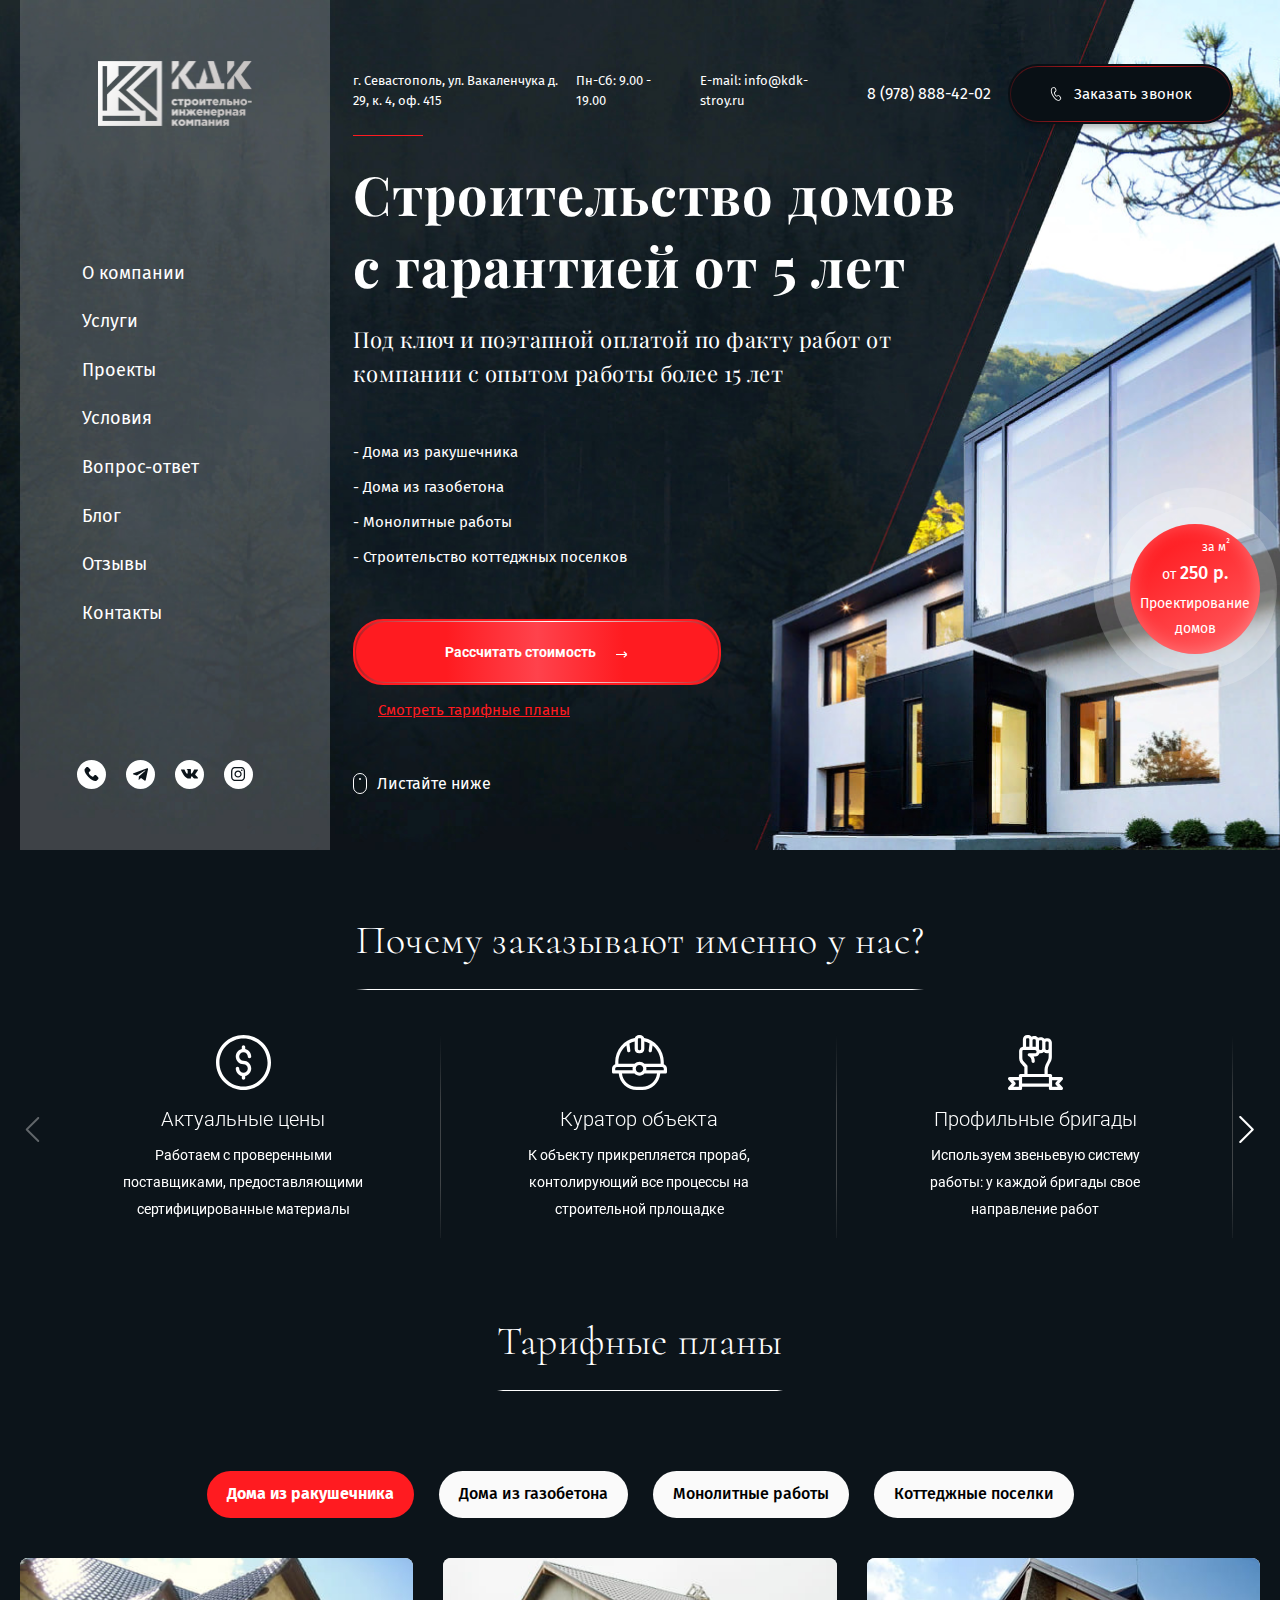
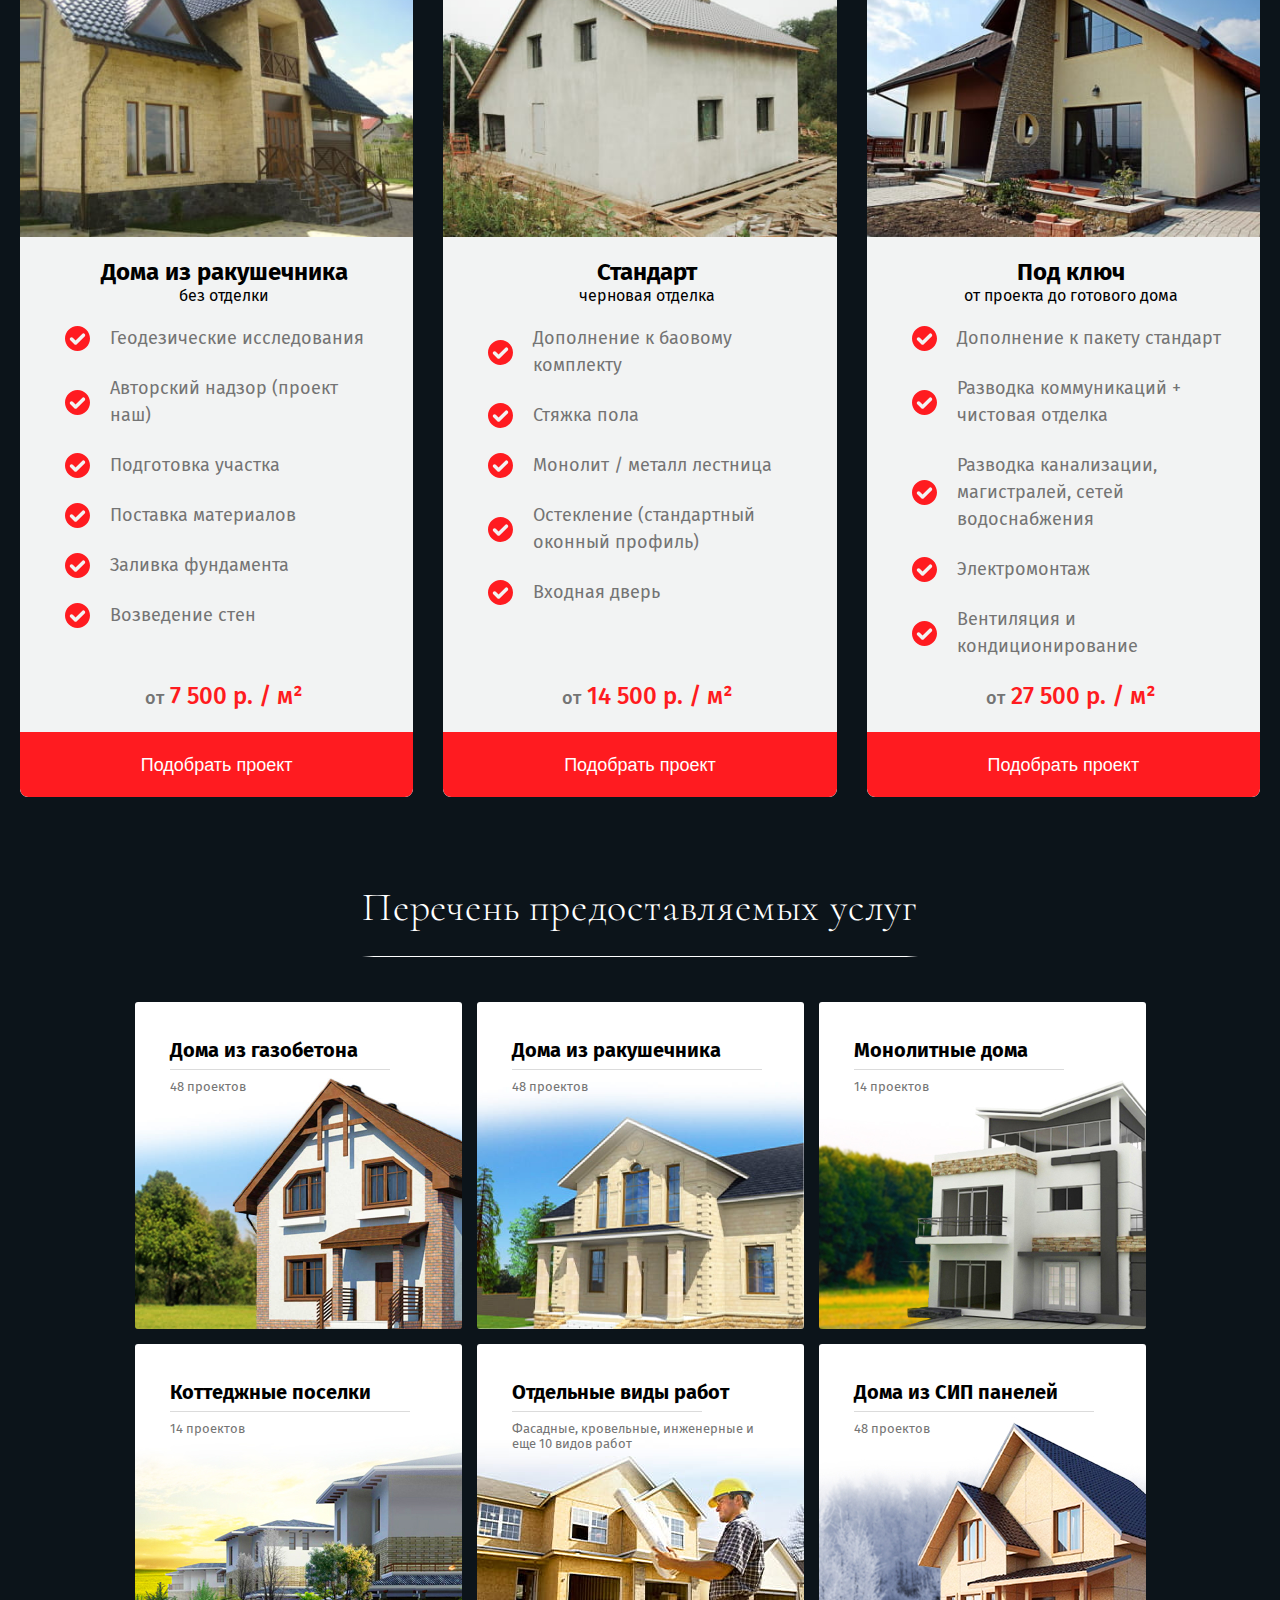
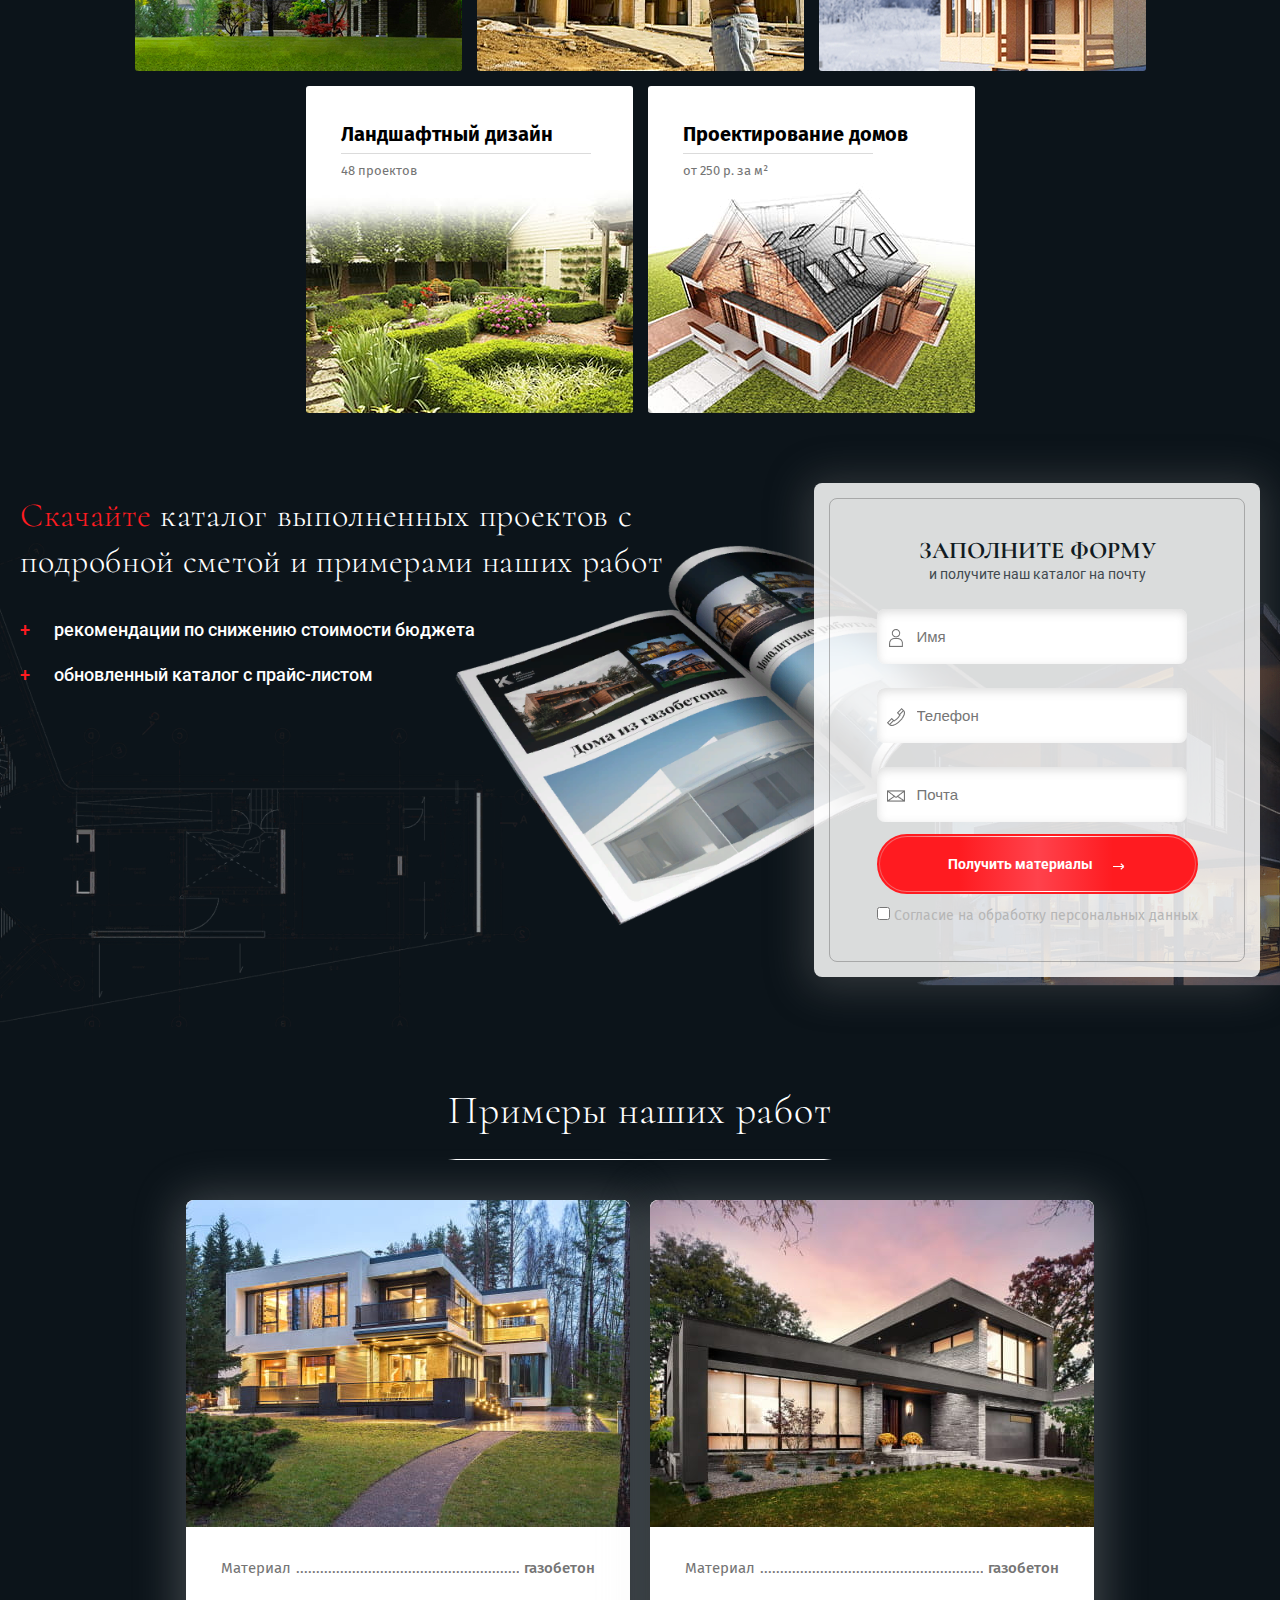
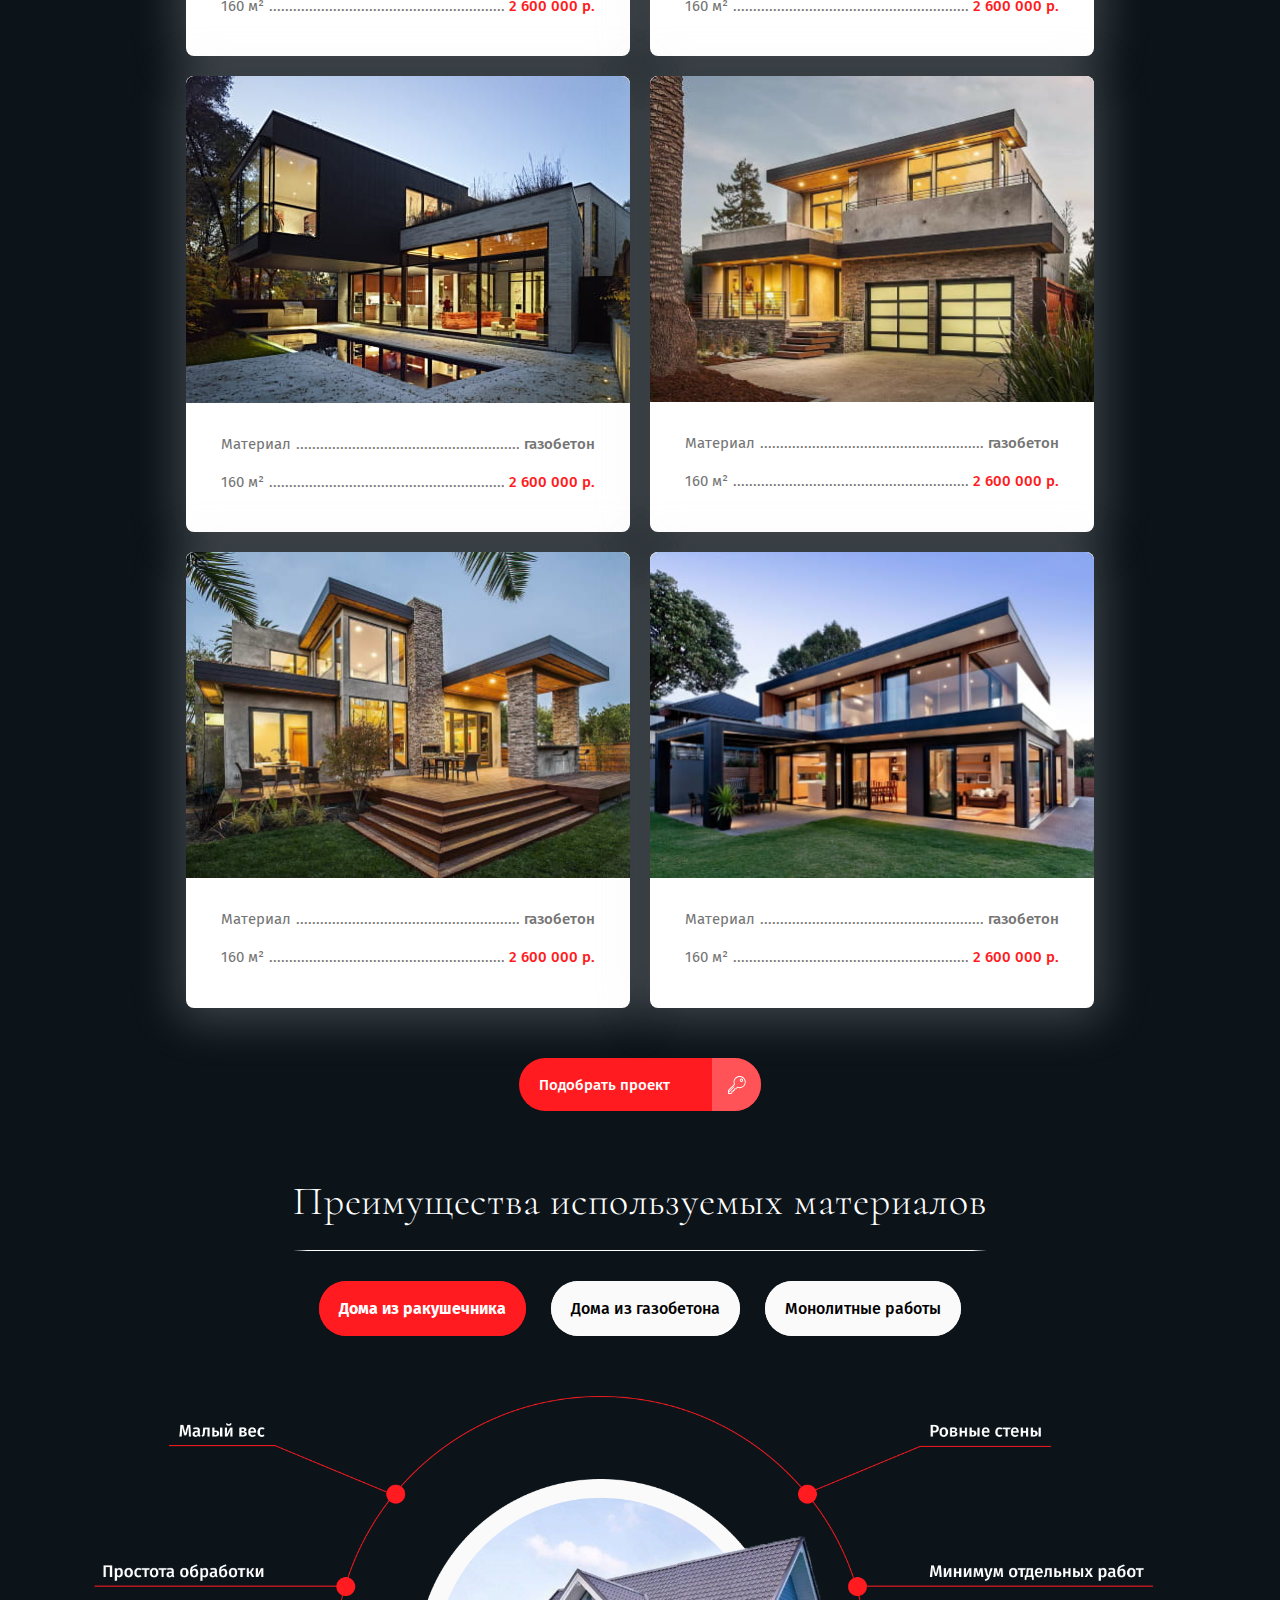
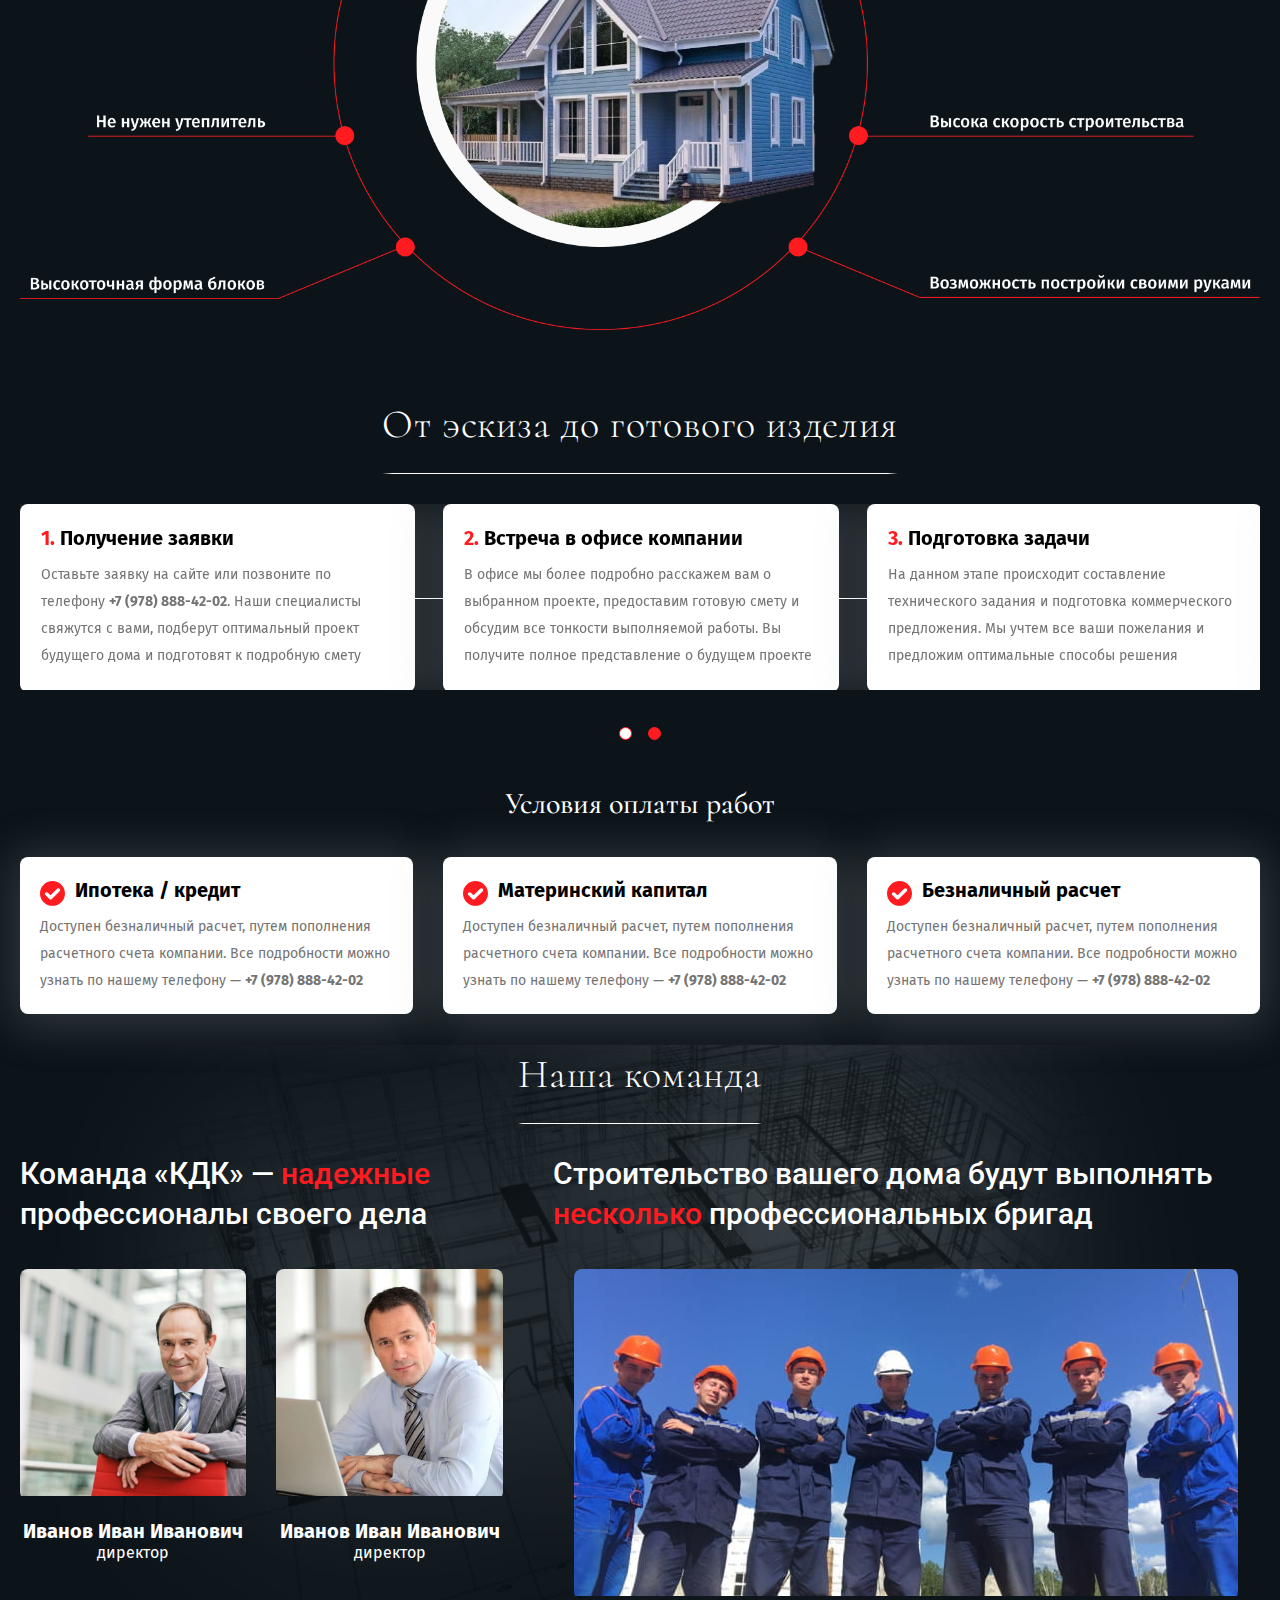
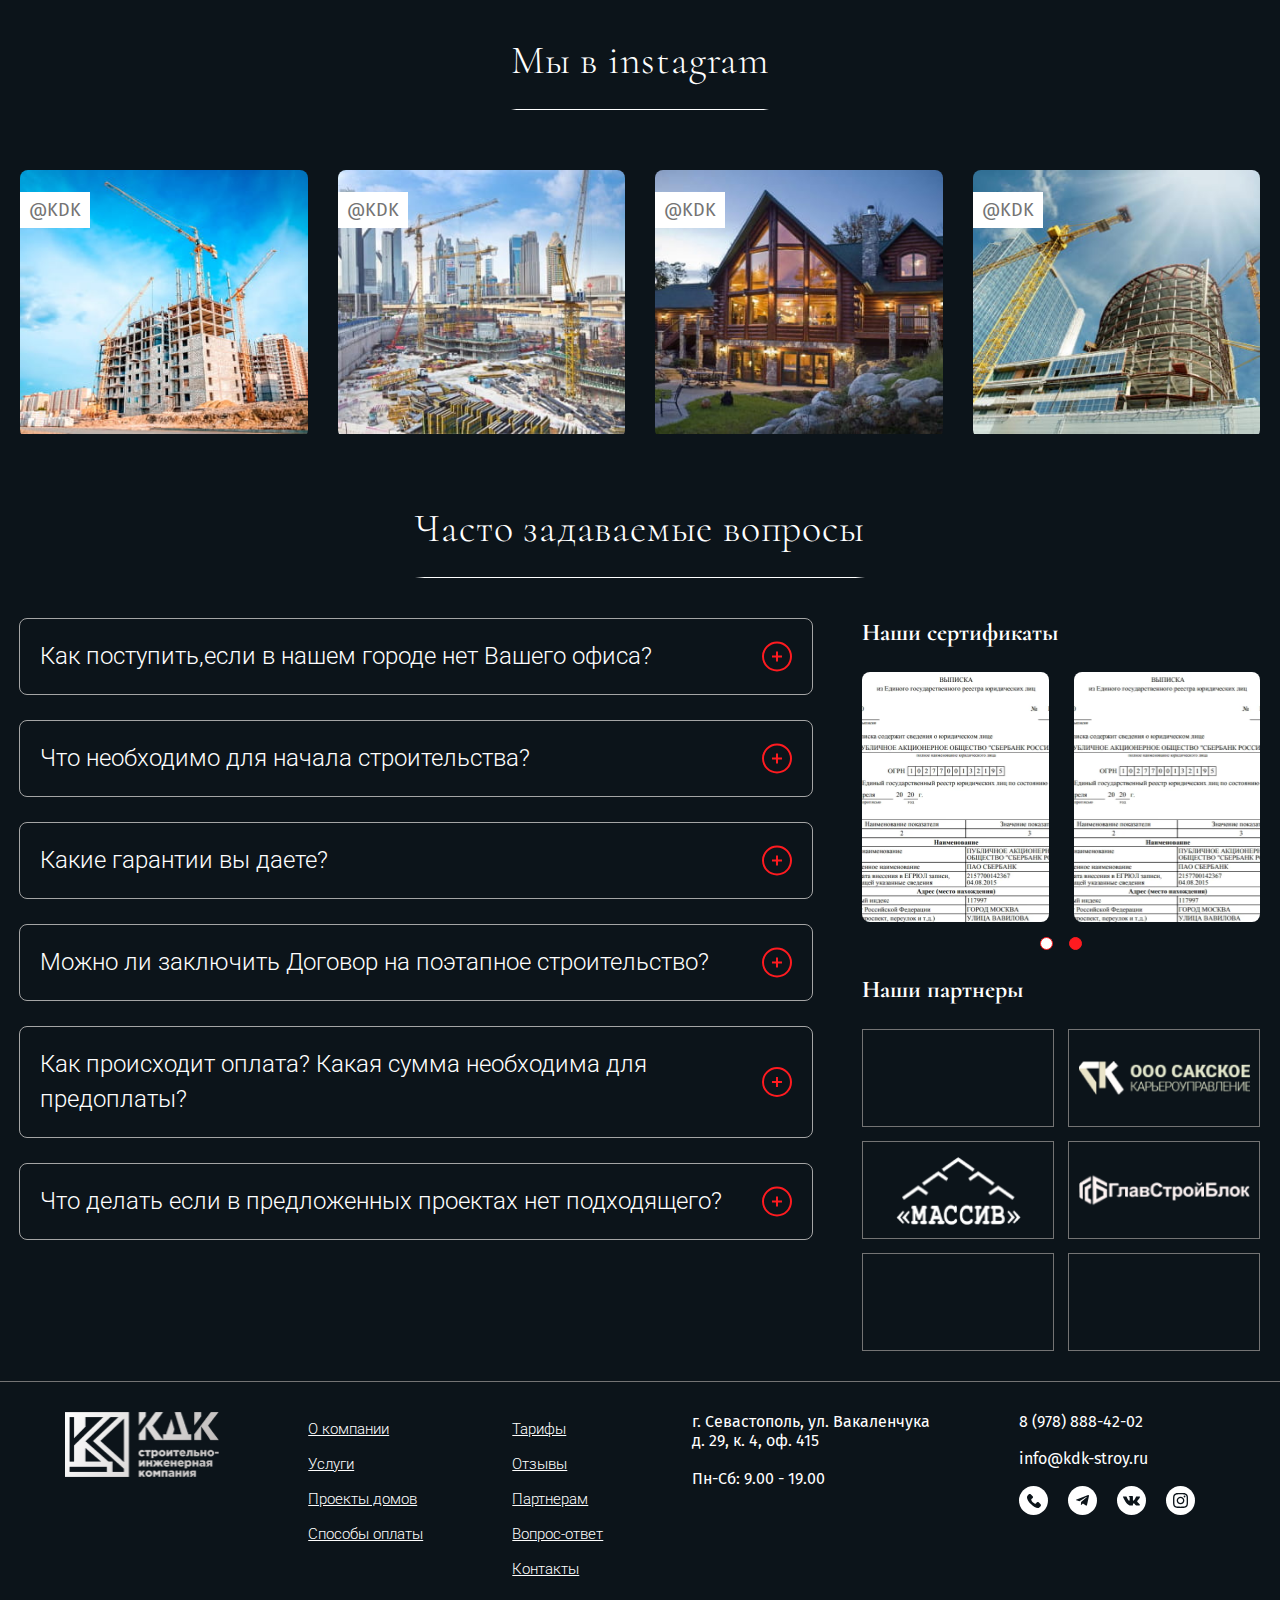
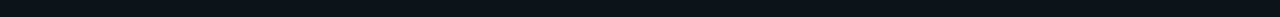
==== commit d3fdb4c6: "fix header index page" ====
--- a/index.html
+++ b/index.html
@@ -937,7 +937,7 @@
     
             <div class="footer-address m-r-301">
                 <p>г. Севастополь, ул. Вакаленчука
-                    <br>д. 29, к. 4, оф. 415</p>
+                    <br>д. 29, к. 4, оф. 415</p> <br>
                 <p>Пн-Сб: 9.00 - 19.00</p>
             </div>
     
@@ -945,10 +945,10 @@
                 <h4 class="m-b-18 "><a class="footer__link" href="tel:89788884202" rel="nofollow"> 8 (978) 888-42-02</h4>
                 <p class="m-b-18 "><a class="footer__link" href="mailto:info@kdk-stroy.ru" rel="nofollow">info@kdk-stroy.ru</a></p>
                 <div class="flex-container">
-                    <img class="m-r-20" src="img/icon/Group 115.svg" alt="">
-                    <img class="m-r-20" src="img/icon/Group 116.svg" alt="">
-                    <img class="m-r-20" src="img/icon/Group 117.svg" alt="">
-                    <img src="img/icon/Group 118.svg" alt="">
+                    <a href="#"><img class="m-r-20 footer__links_img" src="img/icon/footer_phone_icon.svg" alt="Кнопка телефона"></a> 
+                    <a href="#"><img class="m-r-20 footer__links_img" src="img/icon/footer_tg_icon.svg" alt="Кнопка Телеграма"></a> 
+                    <a href="#"><img class="m-r-20 footer__links_img" src="img/icon/footer_vk_icon.svg" alt="Кнопка ВК"></a>
+                    <a href="#"><img class="footer__links_img" src="img/icon/footer_inst_icon.svg" alt="Кнопка Instagram"></a> 
                 </div>
             </div>
         </div>
--- a/css/style.css
+++ b/css/style.css
@@ -776,6 +776,11 @@
 }
 .header__links {
   margin-left: auto;
+  width: 400px;
+}
+.header__links .gradient-btn-dark {
+  position: relative;
+
 }
 .header-content .header__top .button-custom::after {
   content: none;
@@ -871,6 +876,12 @@
 .header-p {
   font-size: 14px;
   line-height: 155%;
+  position: relative;
+  top: 20px;
+}
+.header__links {
+  display: flex;
+  align-items: center;
 }
 
 .header-info .page-title {
@@ -1470,7 +1481,7 @@
   height: 50px;
   background: #ff1b20;
   box-shadow: 0px 4px 13px rgba(255, 27, 32, 0.35);
-  border-radius: 3px;
+  border-radius: 30px;
   border: 0;
   color: white;
   font-family: "Fira Sans", sans-serif;
@@ -1619,6 +1630,7 @@
   font-weight: 500;
   font-size: 30px;
   color: #fff;
+  font-family: var(--font-cormorant);
 }
 
 .steps__slider .box-eskiz::after {
@@ -1682,11 +1694,13 @@
   font-weight: 500;
   font-size: 30px;
   line-height: 40px;
+  font-family: var(--font-roboto);
 }
 .h2-box1 {
   font-weight: 500;
   font-size: 30px;
   line-height: 40px;
+  font-family: var(--font-roboto);
 }
 
 .our-command-box1 {
@@ -2766,6 +2780,10 @@
   margin-bottom: 22px;
 }
 
+.forma-horizontal__text .btn-gradient-large {
+  max-width: 310px;
+}
+
 .agreement {
   font-family: "Fira Sans", sans-serif;
   font-style: normal;
@@ -2804,7 +2822,7 @@
   font-style: normal;
   font-weight: bold;
   font-size: 45px;
-  line-height: 60px;
+  line-height: 70px;
   /* identical to box height */
 
   letter-spacing: 0.02em;
@@ -2992,7 +3010,7 @@
 .galery-block .tabs li {
   float: left;
   border-bottom: none;
-  background: #e0e0e0;
+  /* background: #e0e0e0; */
 }
 
 .galery-block .tabs li a {
@@ -5429,6 +5447,32 @@
   font-size: 137px;
 }
 
+
+.features__btns {
+  display: flex;
+  align-items: center;
+  justify-content: space-between;
+}
+
+.features__btns .button-fomra {
+
+  max-width: 177px; 
+  width: 100%;
+  height: 55px;
+
+  display: flex;
+  align-items: center;
+  justify-content: center;
+}
+
+.button-fomra-border {
+  margin-top: 25px;
+  border-radius: 30px;
+
+  border: 1px solid var(--red-color);
+  color:  var(--red-color);
+  padding: 18px 30px !important;
+}
 /* MEDIA */
 @media screen and (max-width: 1530px) {
 
@@ -5736,6 +5780,7 @@
     overflow: auto;
   }
 
+
   .galery-block .tab_container {
     max-width: 684px;
     width: 100%;
@@ -6181,6 +6226,12 @@
 
   .construction-design {
     padding: 20px 0px;
+  }
+  .header__links .gradient-btn-dark {
+    display: none;
+  }
+  .header__links {
+    width: max-content;
   }
 }
 
@@ -6528,6 +6579,17 @@
   .price-depends {
     padding: 20px 0;
   }
+
+  .home-project {
+    padding: 30px 0;
+  }
+
+  .header-p {
+    position: initial;
+  }
+  .header__links {
+    display: block;
+  }
 }
 @media (max-width: 650px) {
   .name {
@@ -6779,6 +6841,10 @@
     font-size: 70px !important;
     line-height: 100px;
     margin-bottom: 0px;
+  }
+
+  .features__btns {
+    flex-direction: column;
   }
 }
 @media (max-width: 450px) {
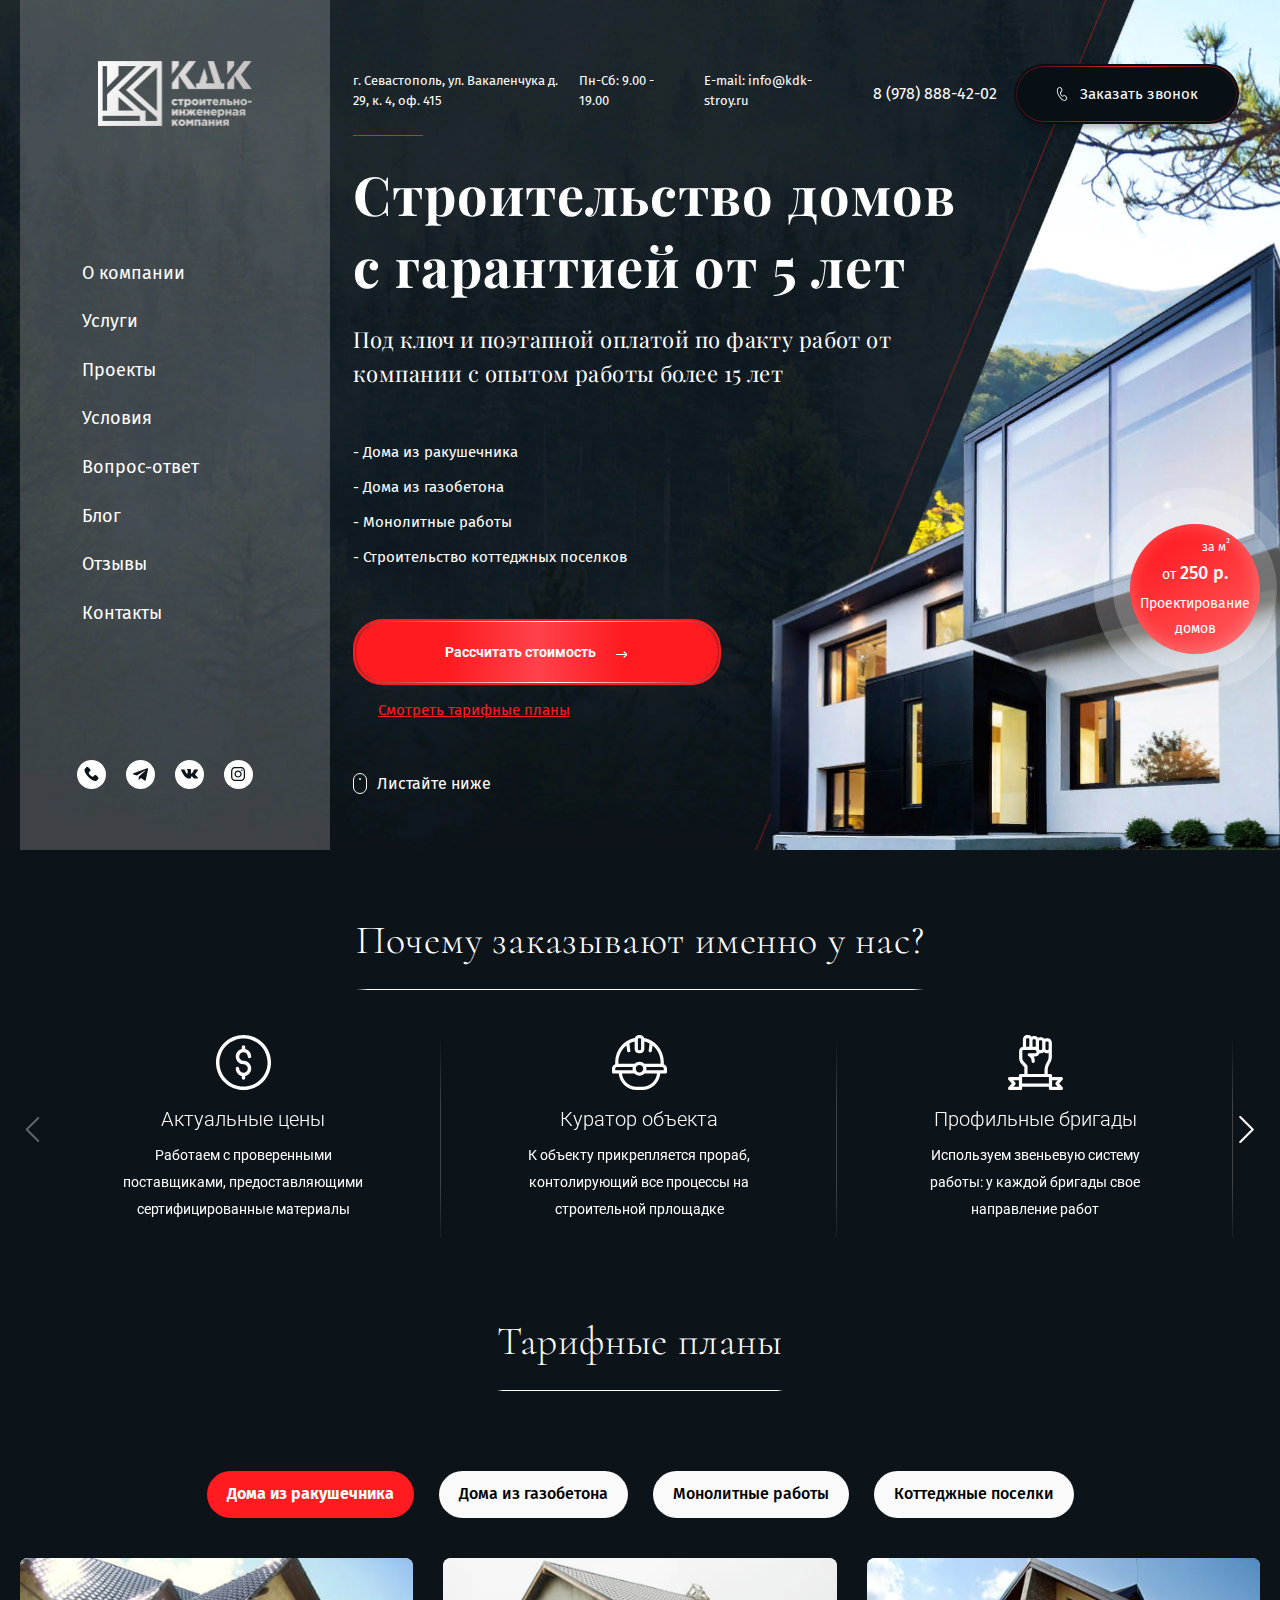
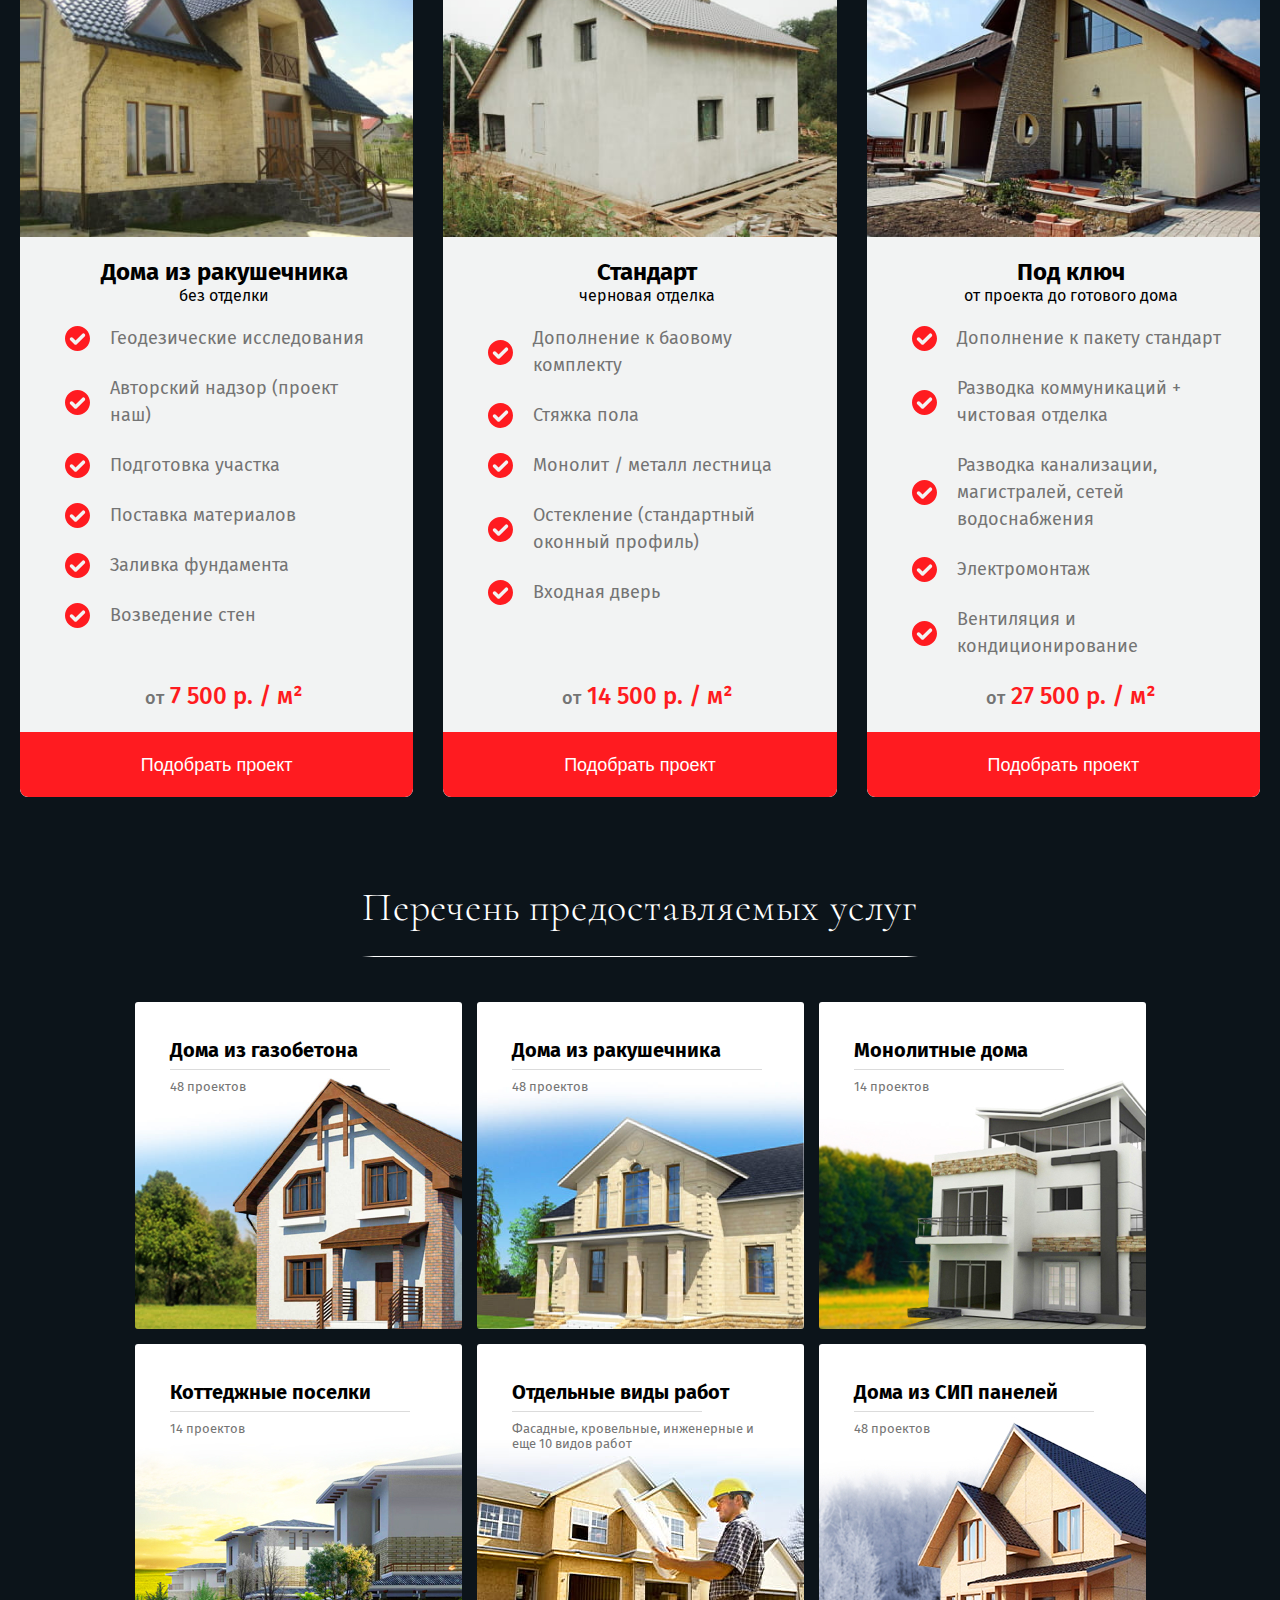
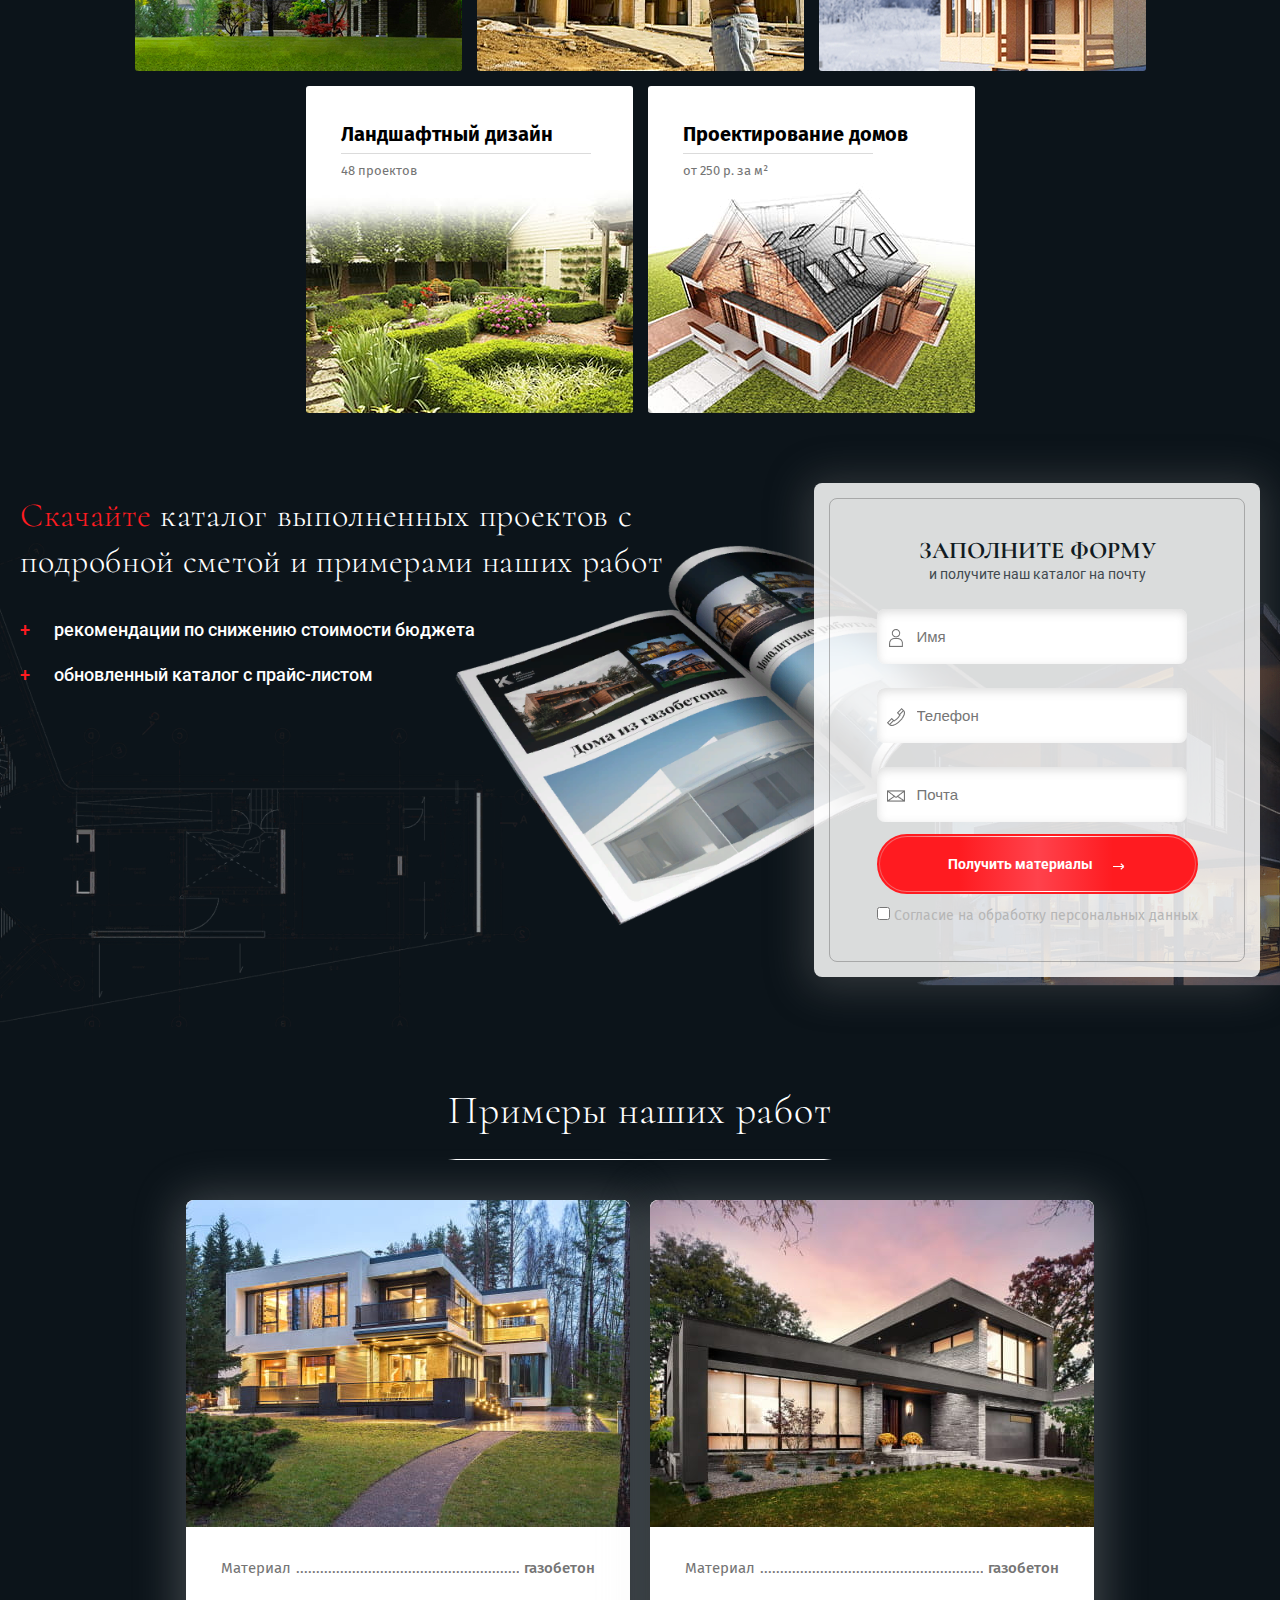
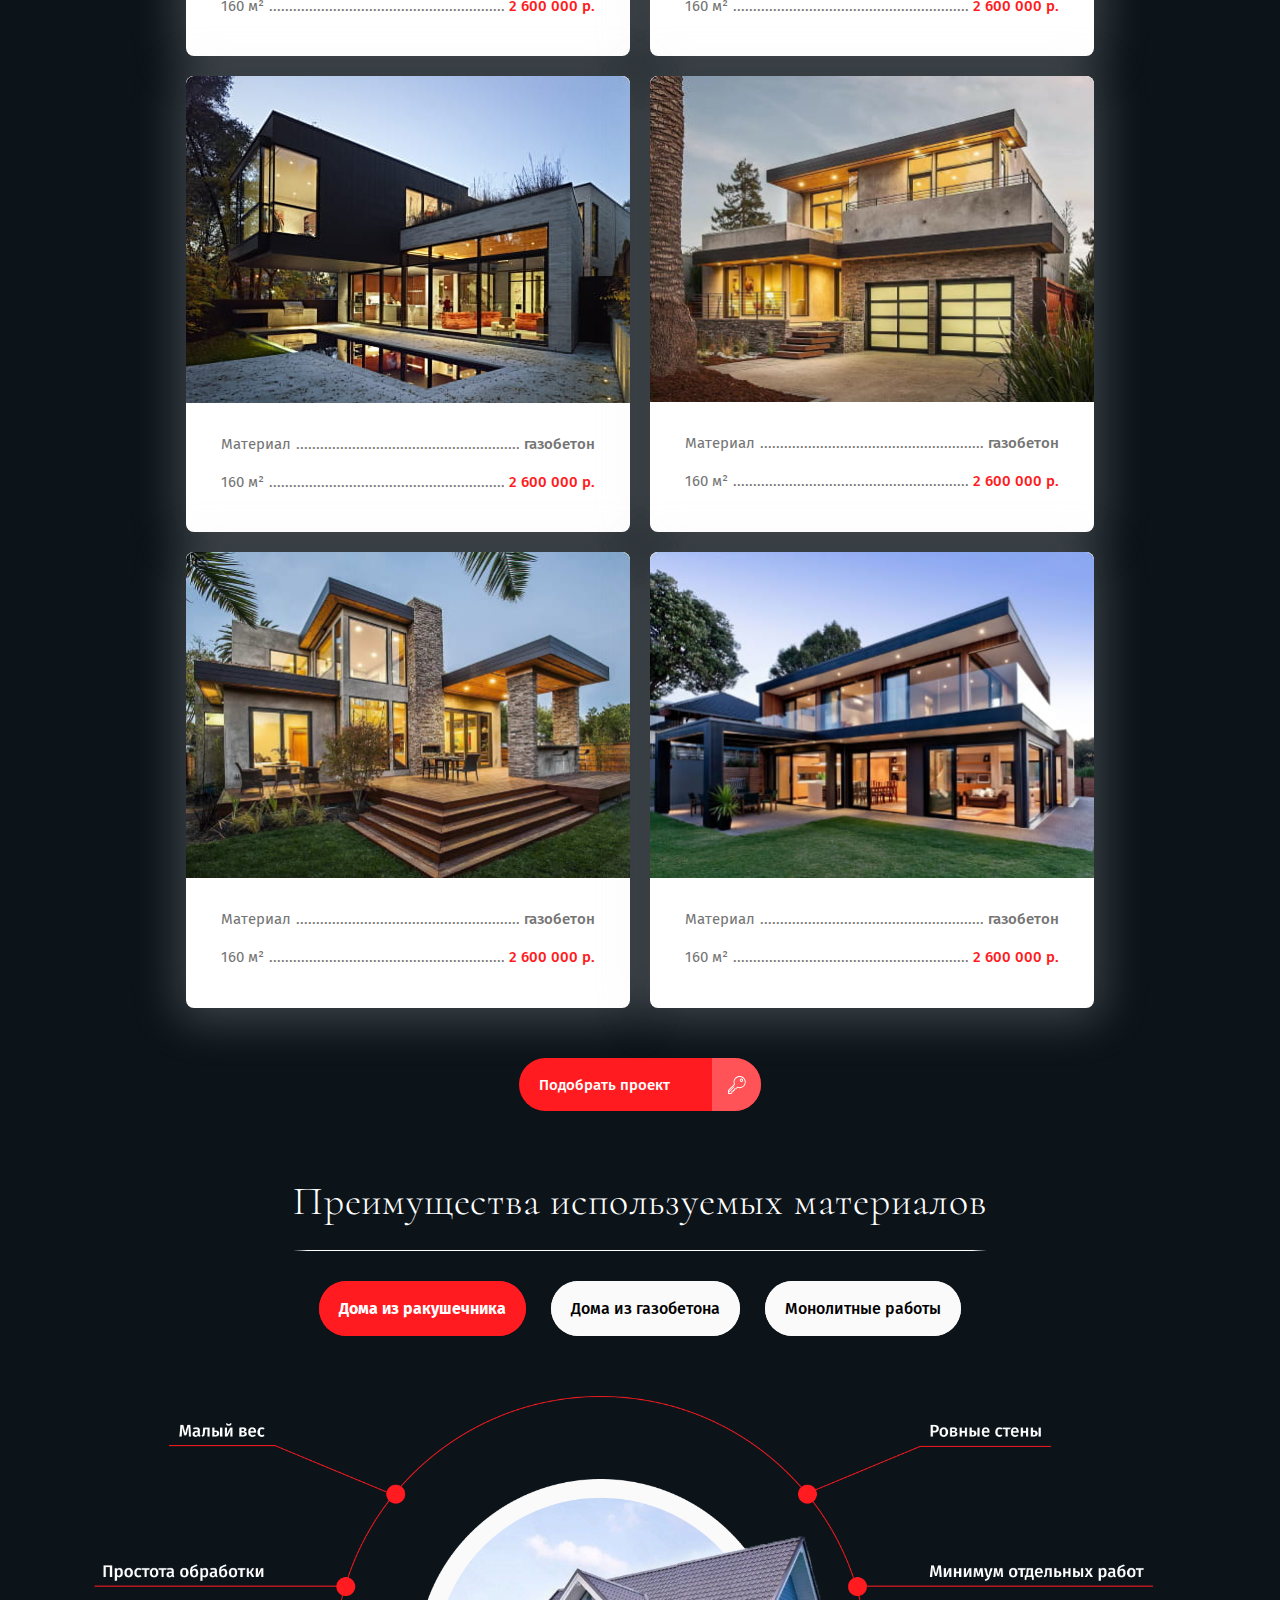
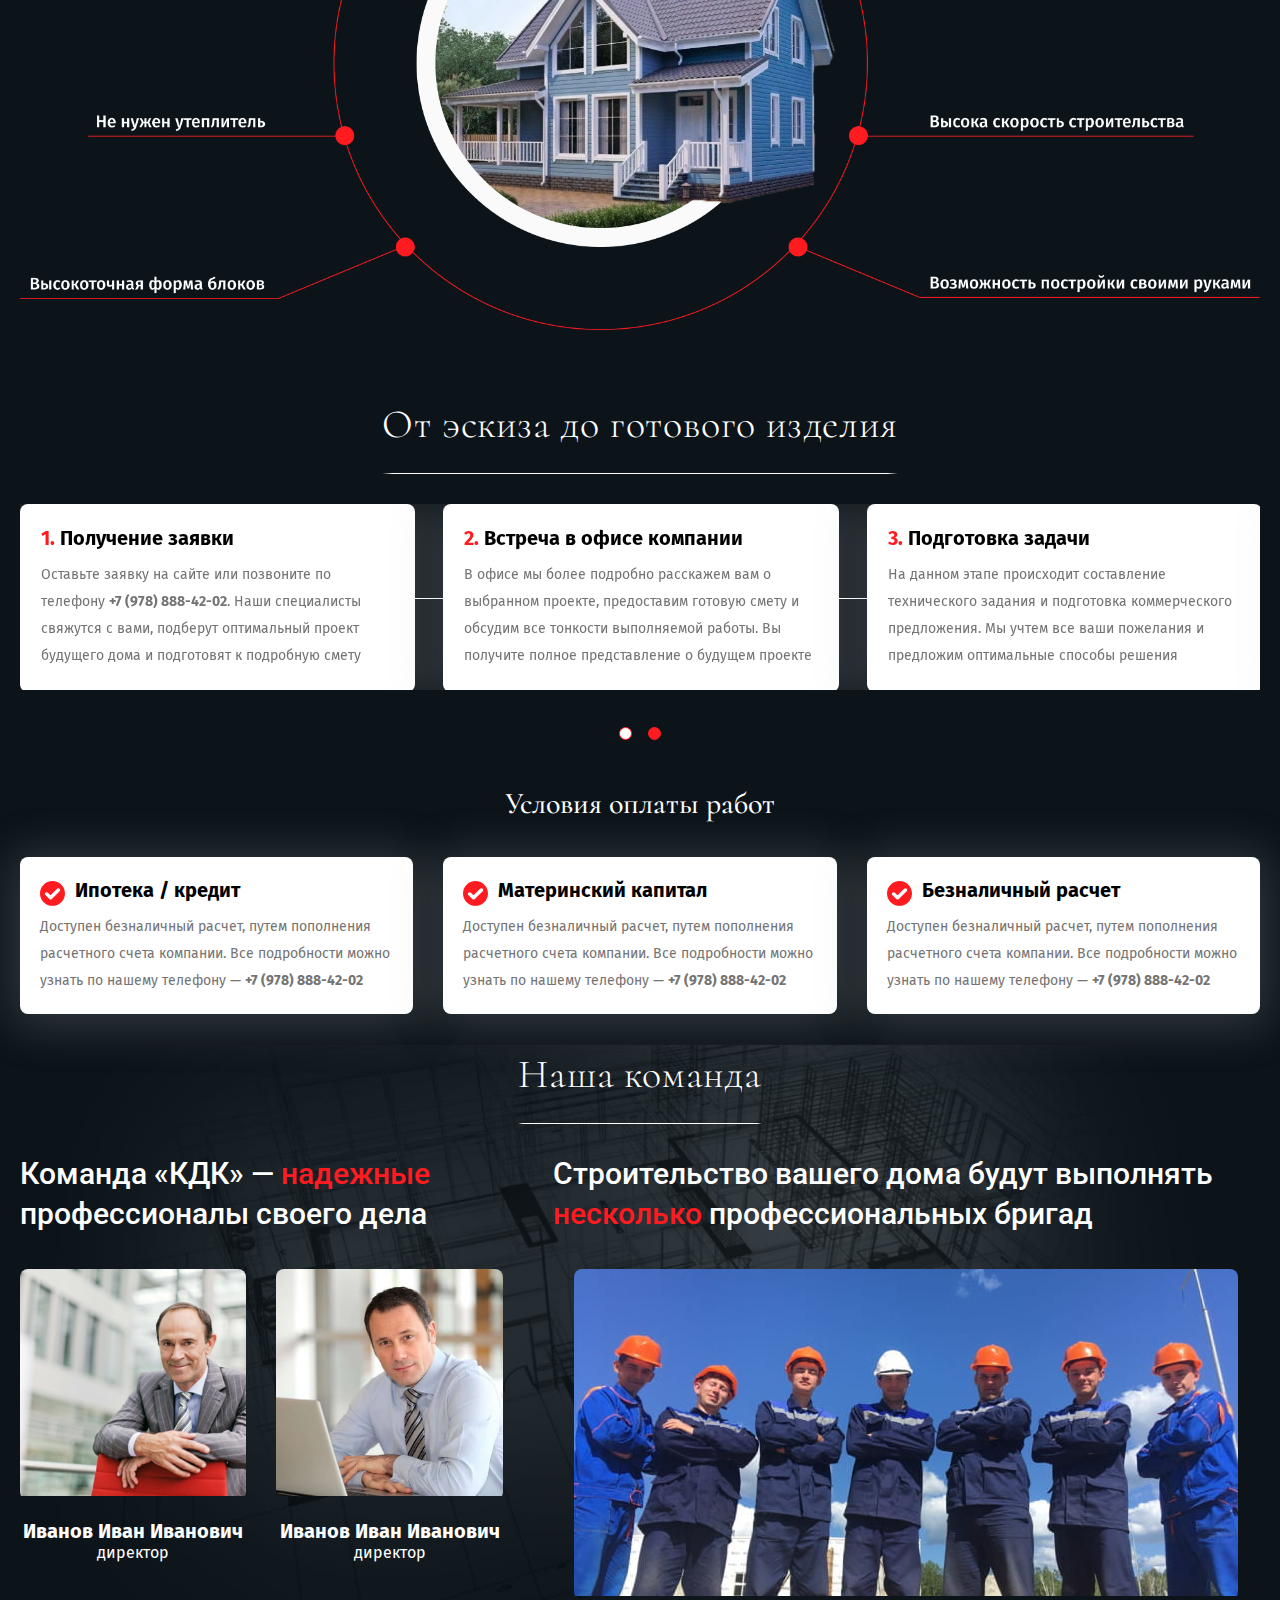
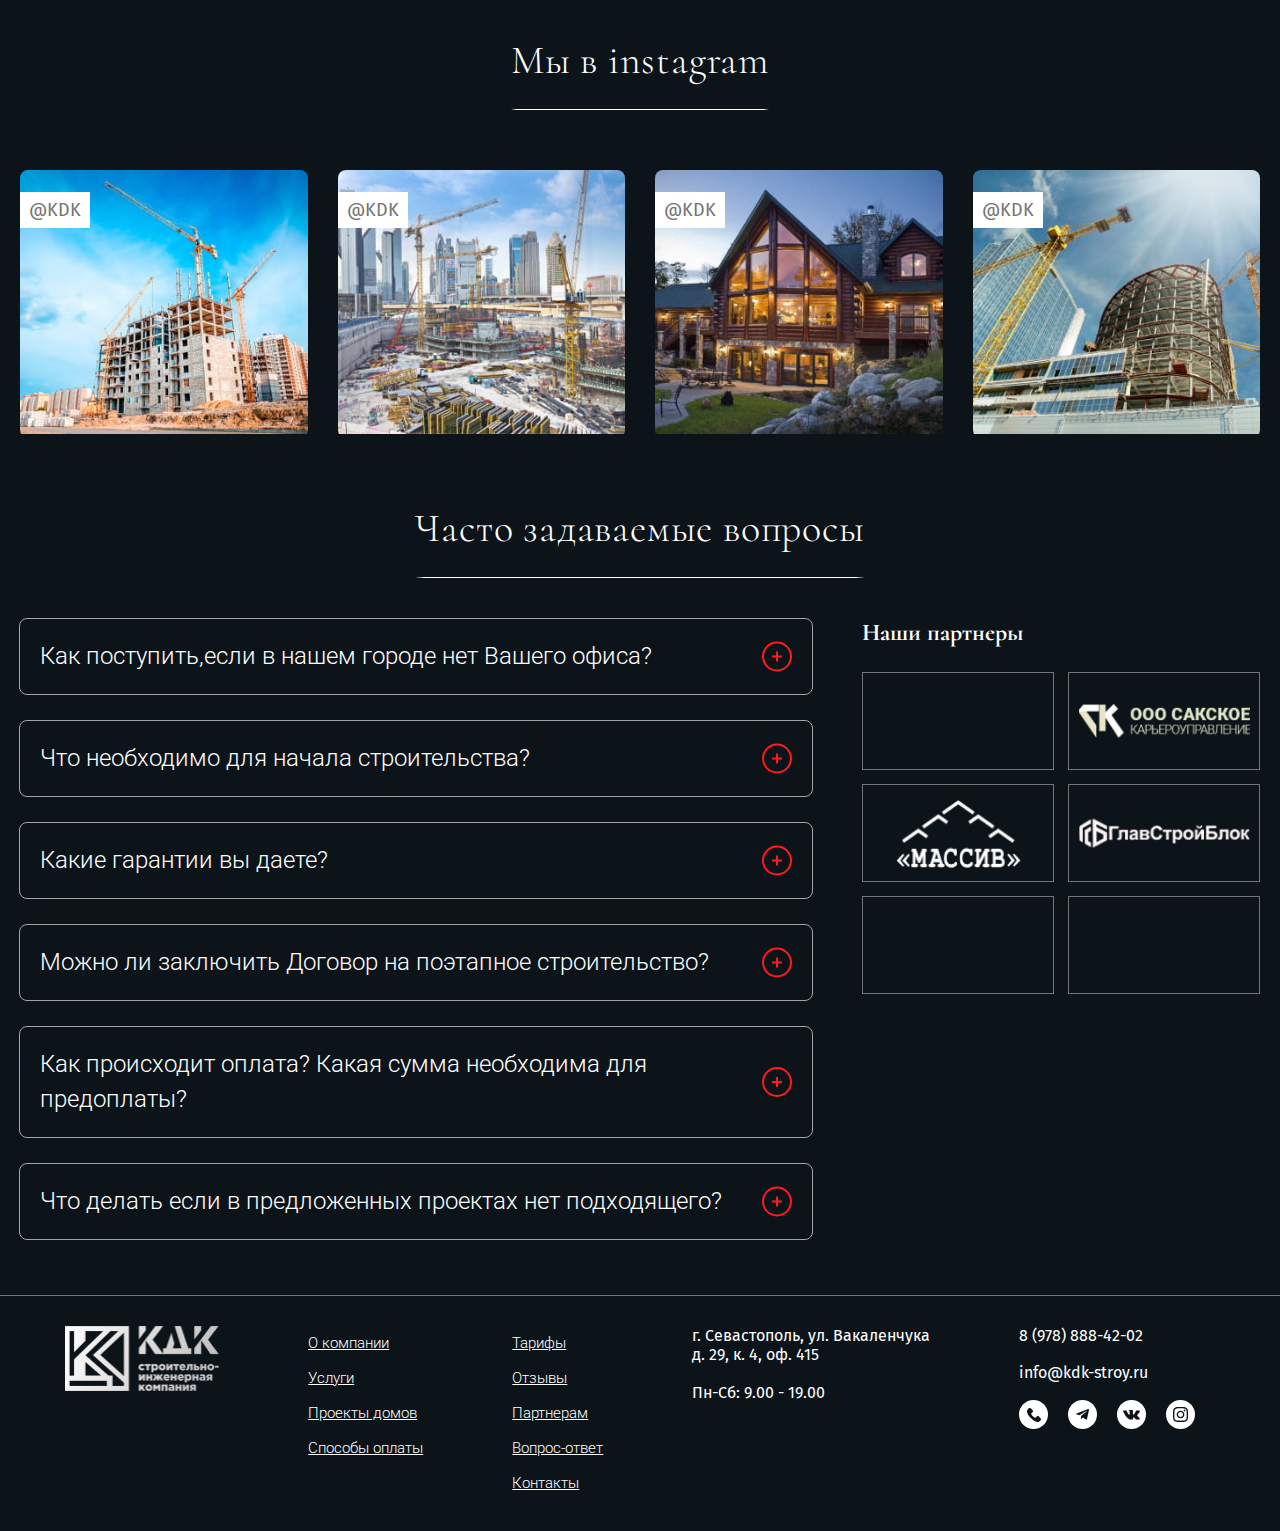
==== commit b0f2c818: "fix projects optimizated" ====
--- a/index.html
+++ b/index.html
@@ -121,6 +121,43 @@
         </div>
     </header>
 
+    <section class="navigation navigation_main-page">
+        <ul class="custom-nav">
+          <li>
+            <div class="select select_color">
+              <input class="select__input" type="hidden" name="">
+              <div class="select__head">Услуги</div>
+                  <ul class="select__list" style="display: none;">
+                      <li class="select__item"><a href="service-gazobeton.html">Дома из газобетона</a></li>
+                      <li class="select__item"><a href="service.html">Дома из ракушечника</a></li>
+                      <li class="select__item"><a href="service-monolithic-works.html">Монолитные работы</a></li>
+                      <li class="select__item"><a href="service-cottage-villages.html">Коттеджные поселки</a></li>
+                      <li class="select__item"><a href="service-certain-works.html">Отдельные виды работ</a></li>
+                      <li class="select__item"><a href="service-landscape-design.html">Ландшафтный дизайн</a></li>
+                  </ul>
+              </div>
+          </li>
+          <li><a href="projects.html">Проекты домов</a></li>
+          <li><a href="faq.html">Вопрос-ответ</a></li>
+          <li><a href="last-news.html">Блог</a></li>
+          <li><a href="reviews.html">Отзывы</a></li>
+          <li>
+            <div class="select select_color">
+              <input class="select__input" type="hidden" name="">
+              <div class="select__head">Контакты</div>
+              <ul class="select__list" style="display: none;">
+                  <li class="select__item"><a href="#">Дома из газобетона</a></li>
+                  <li class="select__item"><a href="#">Дома из ракушечника</a></li>
+                  <li class="select__item"><a href="#">Монолитные работы</a></li>
+                  <li class="select__item"><a href="#">Коттеджные поселки</a></li>
+                  <li class="select__item"><a href="#">Отдельные виды работ</a></li>
+                  <li class="select__item"><a href="#">Ландшафтный дизайн</a></li>
+              </ul>
+            </div>
+          </li>
+        </ul>
+    </section>
+
     <section class="content1">
         <div class="box-container flex-container flex-direction-column">
             <div class="flex-container justify-content-center flex-direction-column align-items-center m-t-60">
@@ -857,25 +894,6 @@
 
                 </div>   
                 <div class="certs flex-container flex-direction-column m-l-50">
-                    <div class="flex-wrap1 ">
-                        <h2 class="flex-container justify-content-center-min m-b-25">Наши сертификаты</h2>
-                        <div class="certs__wrap">
-                            <div class="certs__slider" id="certs__slider">
-                                <div class="swiper-wrapper">
-                                    <div class="swiper-slide">
-                                        <a href="img/cert.png" class="certificate fancybox" style="background: url('img/cert.png') no-repeat center; background-size: cover;"></a>
-                                    </div>
-                                    <div class="swiper-slide">
-                                        <a href="img/cert.png" class="certificate fancybox" style="background: url('img/cert.png') no-repeat center; background-size: cover;"></a>
-                                    </div>
-                                    <div class="swiper-slide">
-                                        <a href="img/cert.png" class="certificate fancybox" style="background: url('img/cert.png') no-repeat center; background-size: cover;"></a>
-                                    </div>
-                                </div>
-                            </div>                            
-                            <div class="swiper-dots"></div>
-                        </div> 
-                    </div>
                     <div class="flex-wrap1">
                         <h2 class="m-b-25">Наши партнеры</h2>
                         <div class="flex-container m-b-14">
@@ -1169,5 +1187,6 @@
     <script src="libs/svg4everybody.min.js"></script>
     <script src="js/tabs.js"></script>
     <script src="js/toUp.js"></script>
+    <script src="js/nav.js"></script>
 </body>
 </html>--- a/css/style.css
+++ b/css/style.css
@@ -668,6 +668,21 @@
   height: 850px;
   background: url(../img/back/headerBack.jpg) no-repeat center top / cover;
 }
+
+.navigation_main-page {
+  display: none ;
+  width: 100%;
+}
+
+.navigation_main-page .custom-nav {
+}
+
+.main-page__scrolled {
+  display: flex;
+  position: fixed;
+  top: 0;
+}
+
 .header-content .page-title {
   margin-bottom: 20px;
 }
@@ -776,7 +791,7 @@
 }
 .header__links {
   margin-left: auto;
-  width: 400px;
+  width: 389px;
 }
 .header__links .gradient-btn-dark {
   position: relative;
@@ -876,12 +891,6 @@
 .header-p {
   font-size: 14px;
   line-height: 155%;
-  position: relative;
-  top: 20px;
-}
-.header__links {
-  display: flex;
-  align-items: center;
 }
 
 .header-info .page-title {
@@ -2814,9 +2823,9 @@
 /* home-project */
 .home-project {
   background: #f3f4f4;
-
   padding: 70px 0;
 }
+
 .home-project__title {
   font-family: "Playfair Display" sans-serif;
   font-style: normal;
@@ -3320,9 +3329,6 @@
 
 .select_color .select__head:hover {
   color: #ff5357;
-}
-
-.select_color .select__item {
 }
 
 .select_color .select__item a {
@@ -5034,9 +5040,6 @@
   height: 25px;
 }
 
-.types-technology {
-}
-
 .types-technology__body {
   display: flex;
   flex-wrap: wrap;
@@ -5627,9 +5630,16 @@
   }
   .header-p {
     font-size: 13px;
+    position: relative;
+    top: 20px;
   }
   .custom-nav li {
     margin: 0px 32px;
+  }
+
+  .header__links {
+    display: flex;
+    align-items: center;
   }
 
 }
@@ -6148,9 +6158,6 @@
 
   .last-news-page__item img {
     max-width: 100%;
-  }
-  .video-reviews__item {
-    
   }
 
   .white-title {
@@ -7168,7 +7175,7 @@
   overflow: hidden;
   background: #ffffff;
   border-radius: 8px;
-  transition: 0.4s;
+  transition: 0.4s;  
 }
 .project__item *,
 .project__item {
